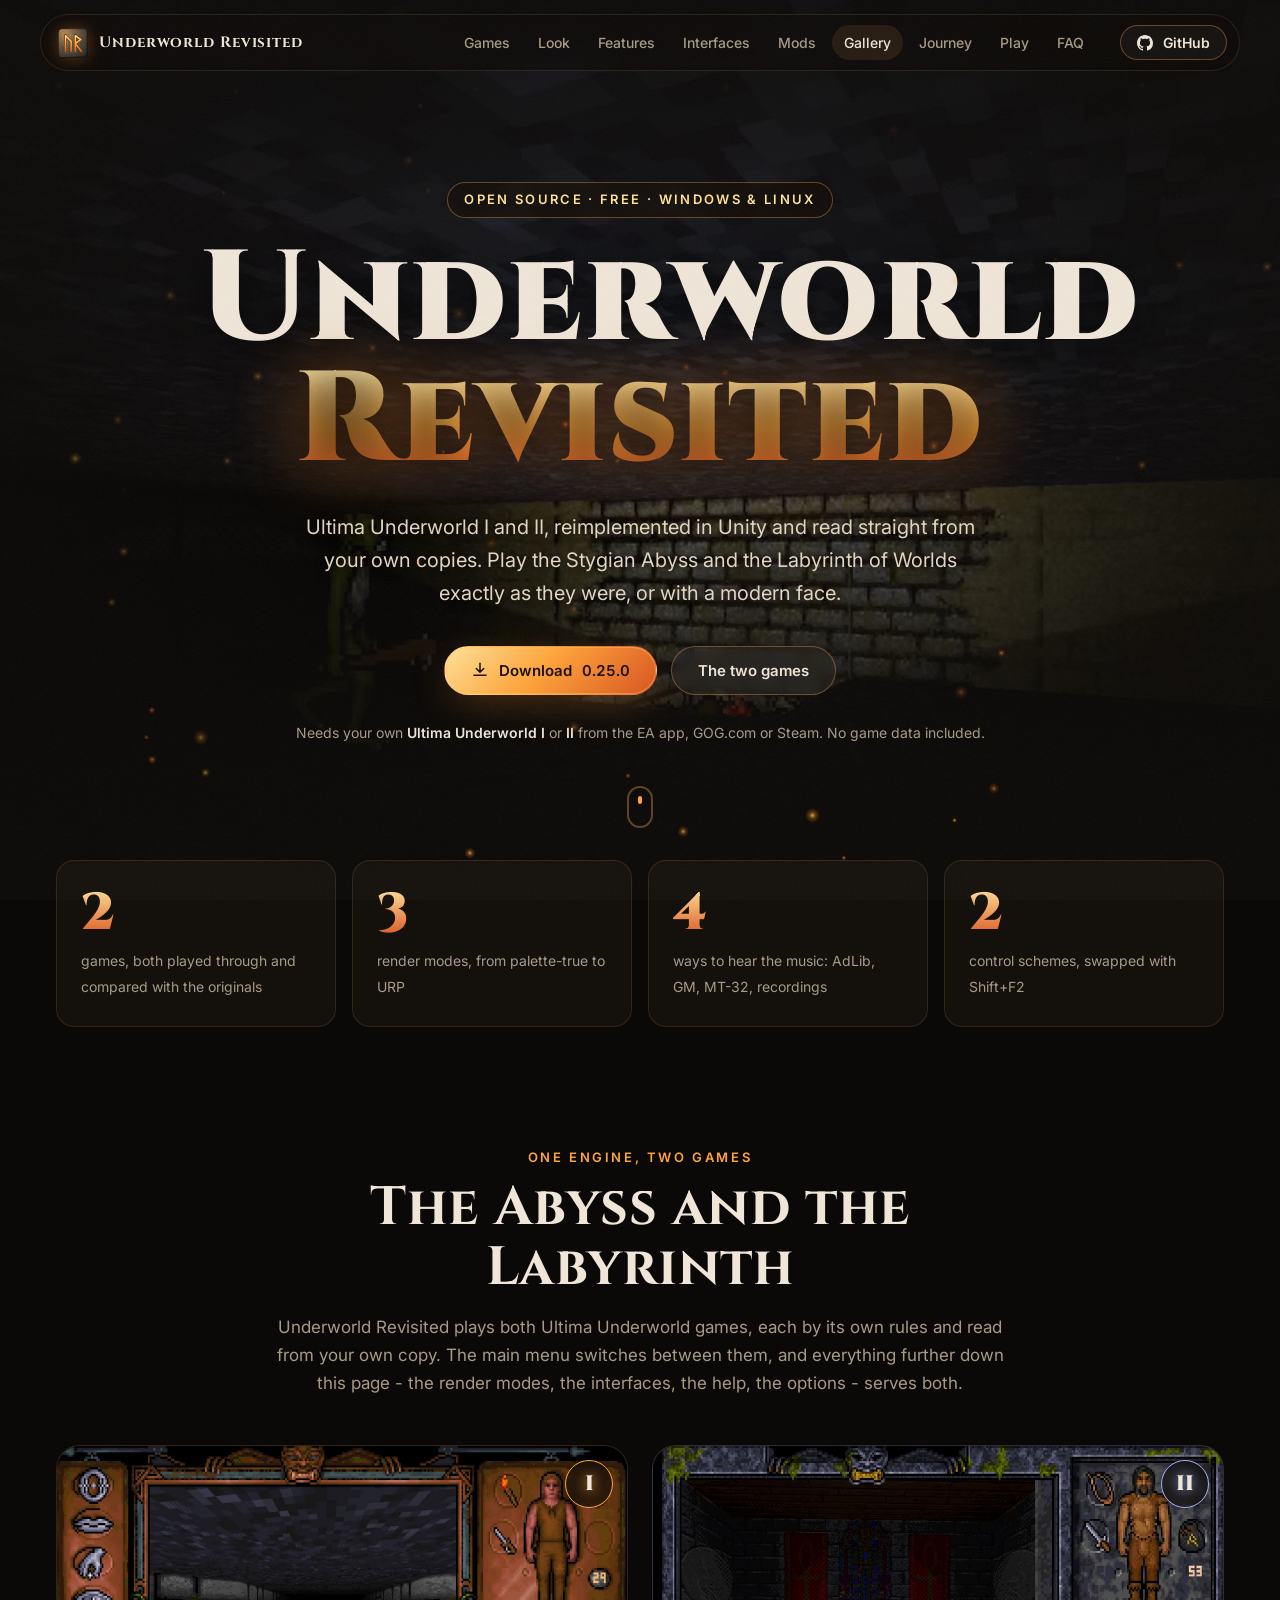
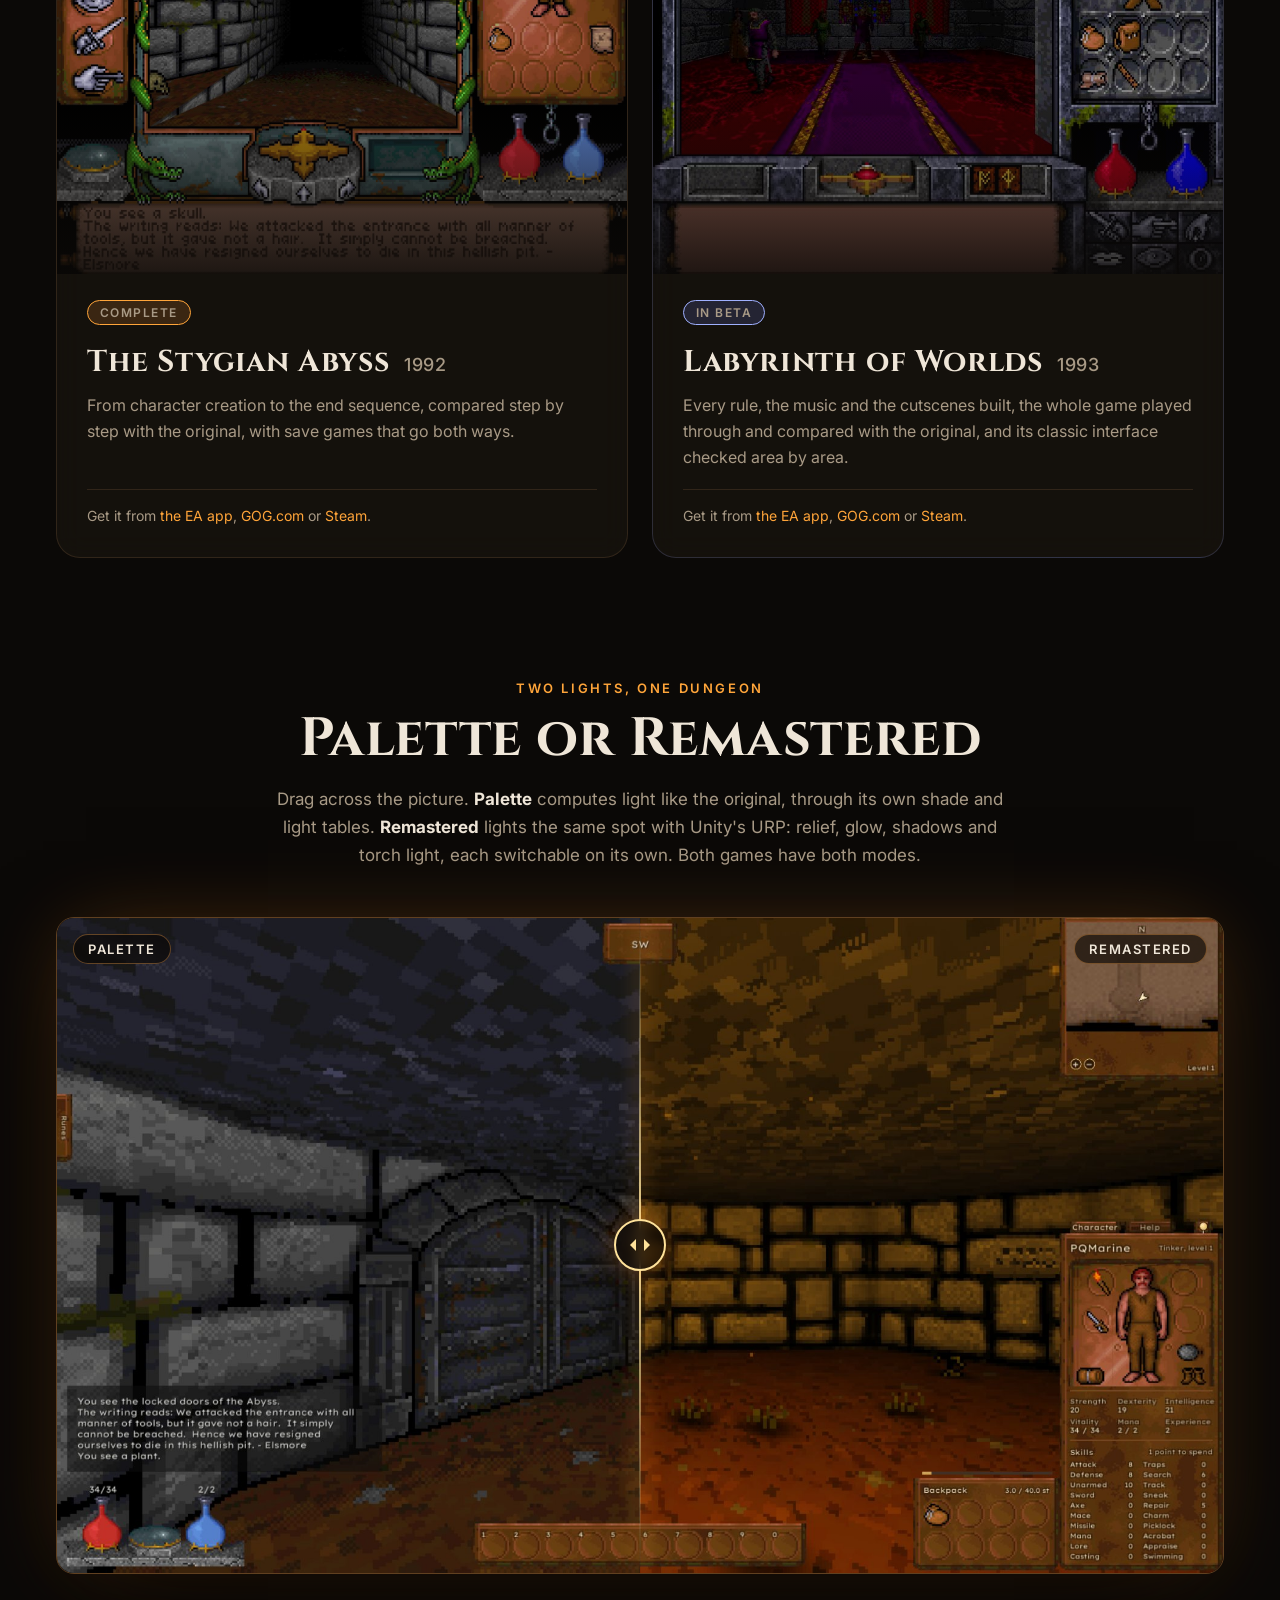
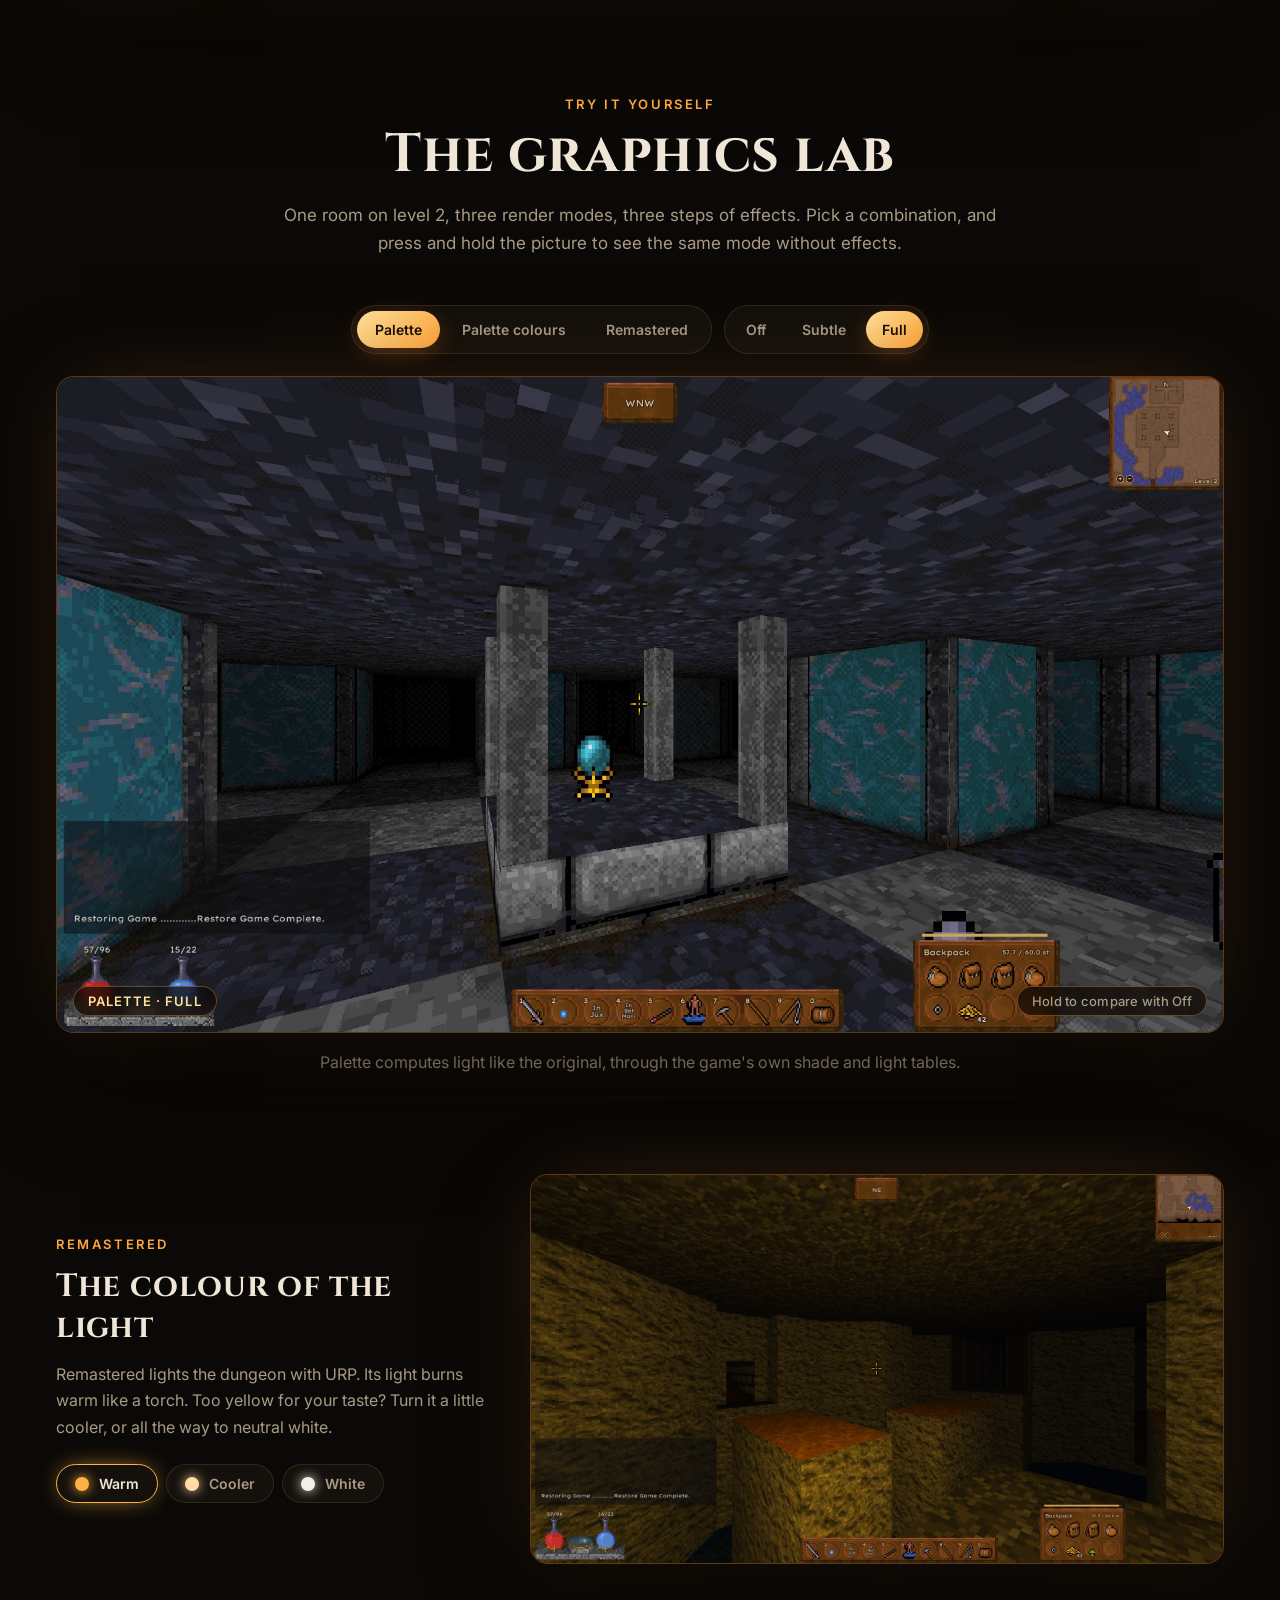
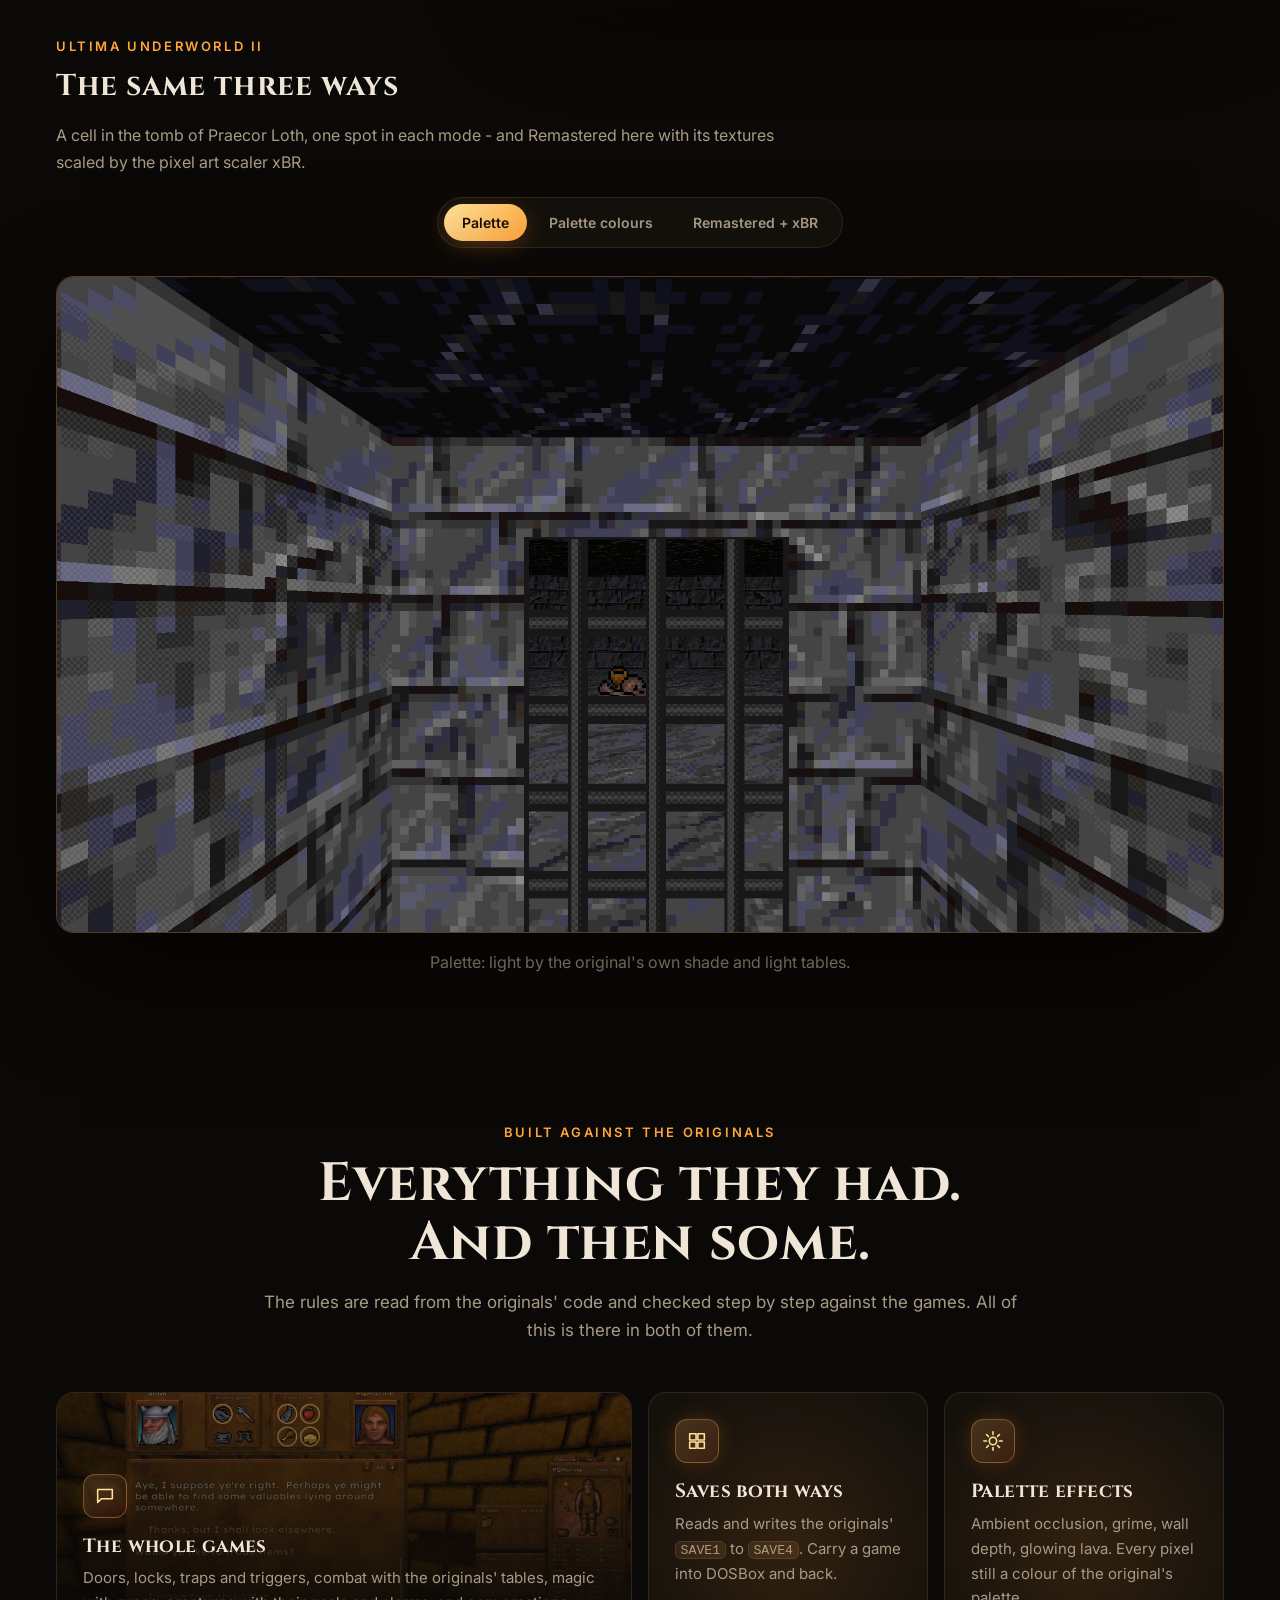
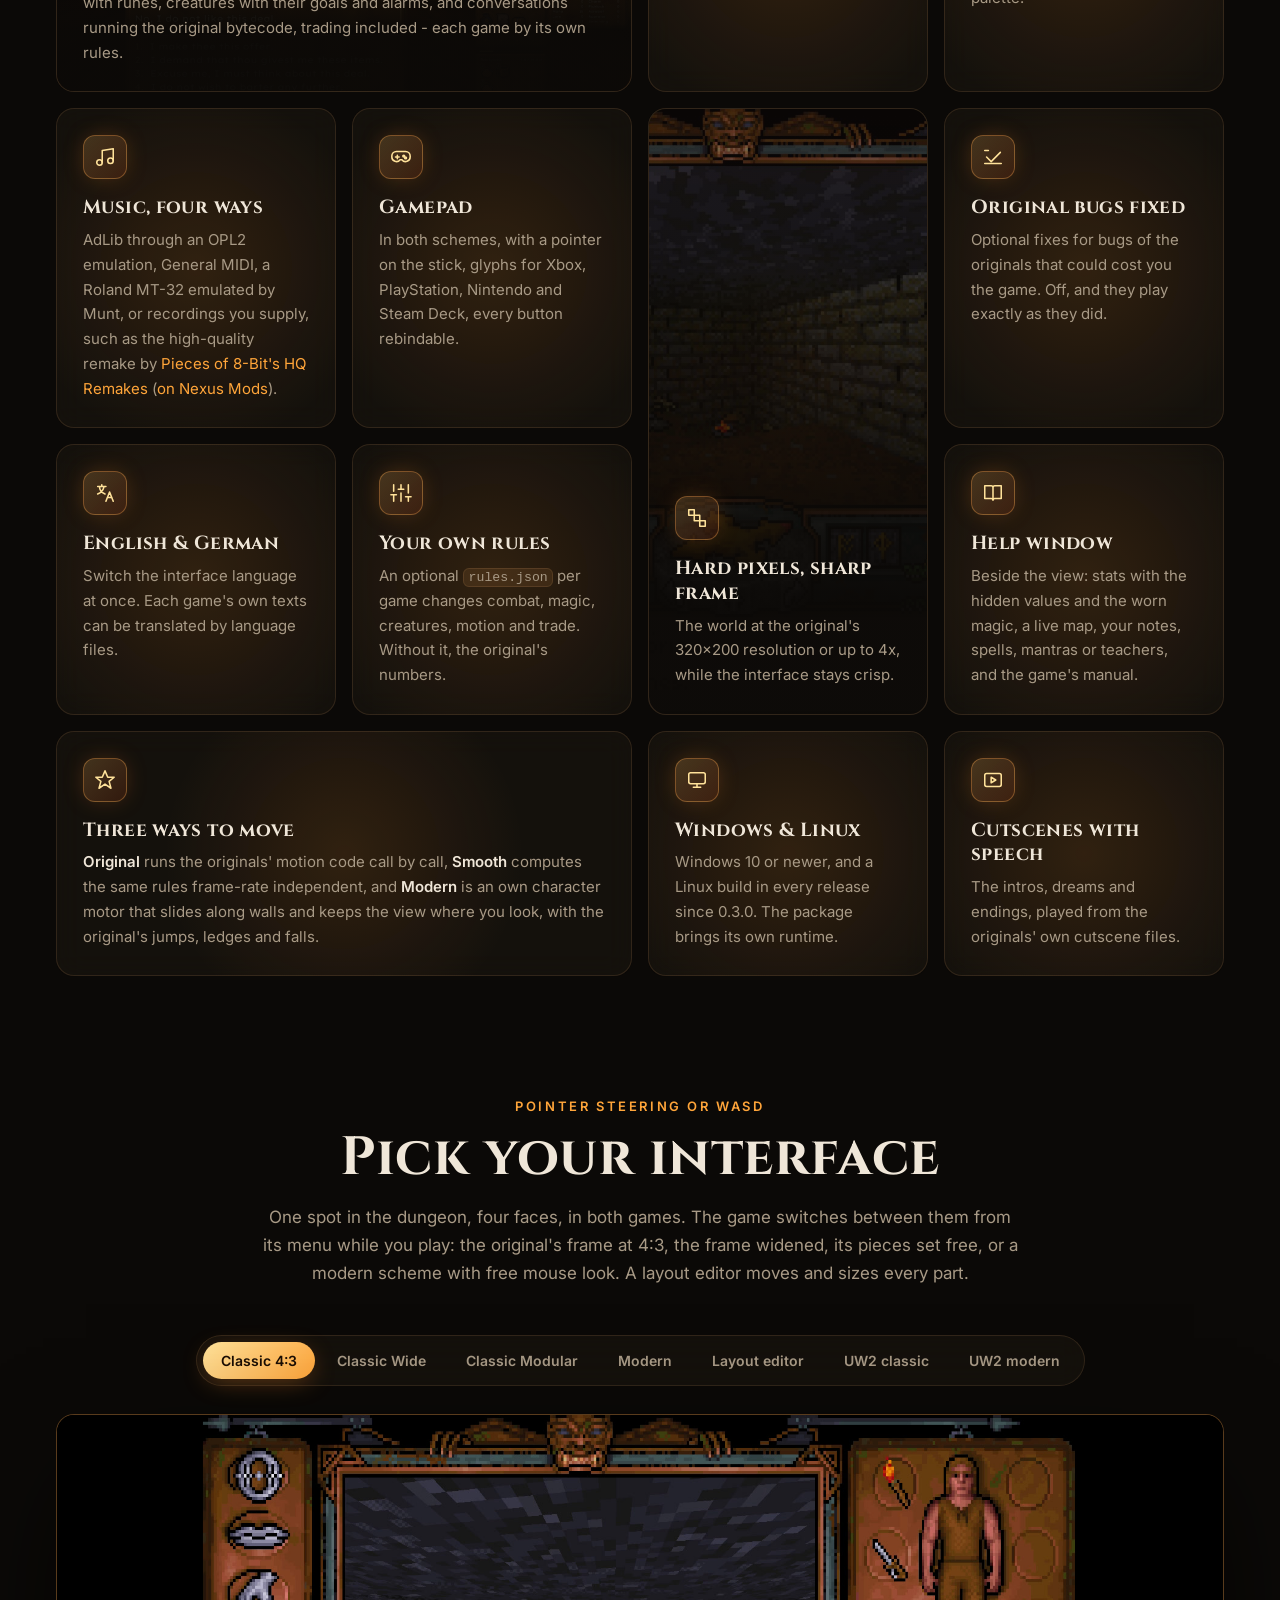
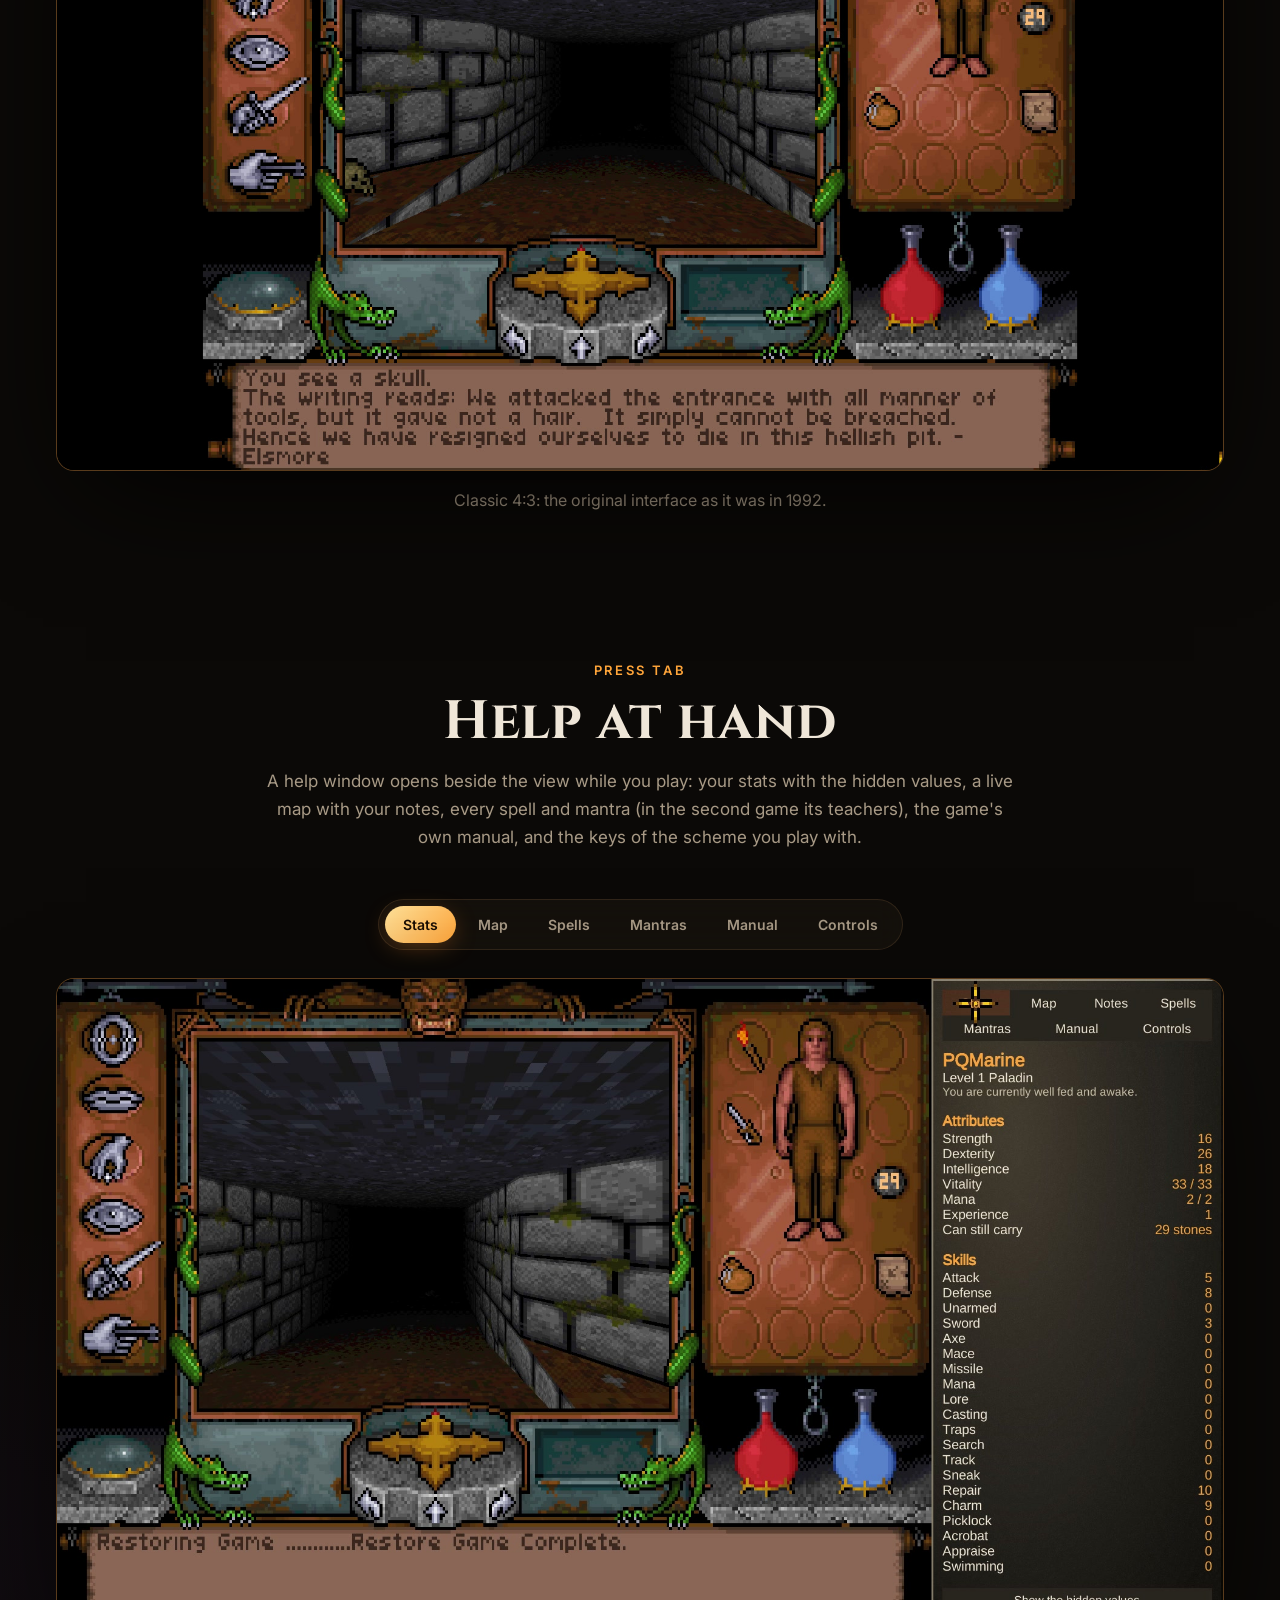
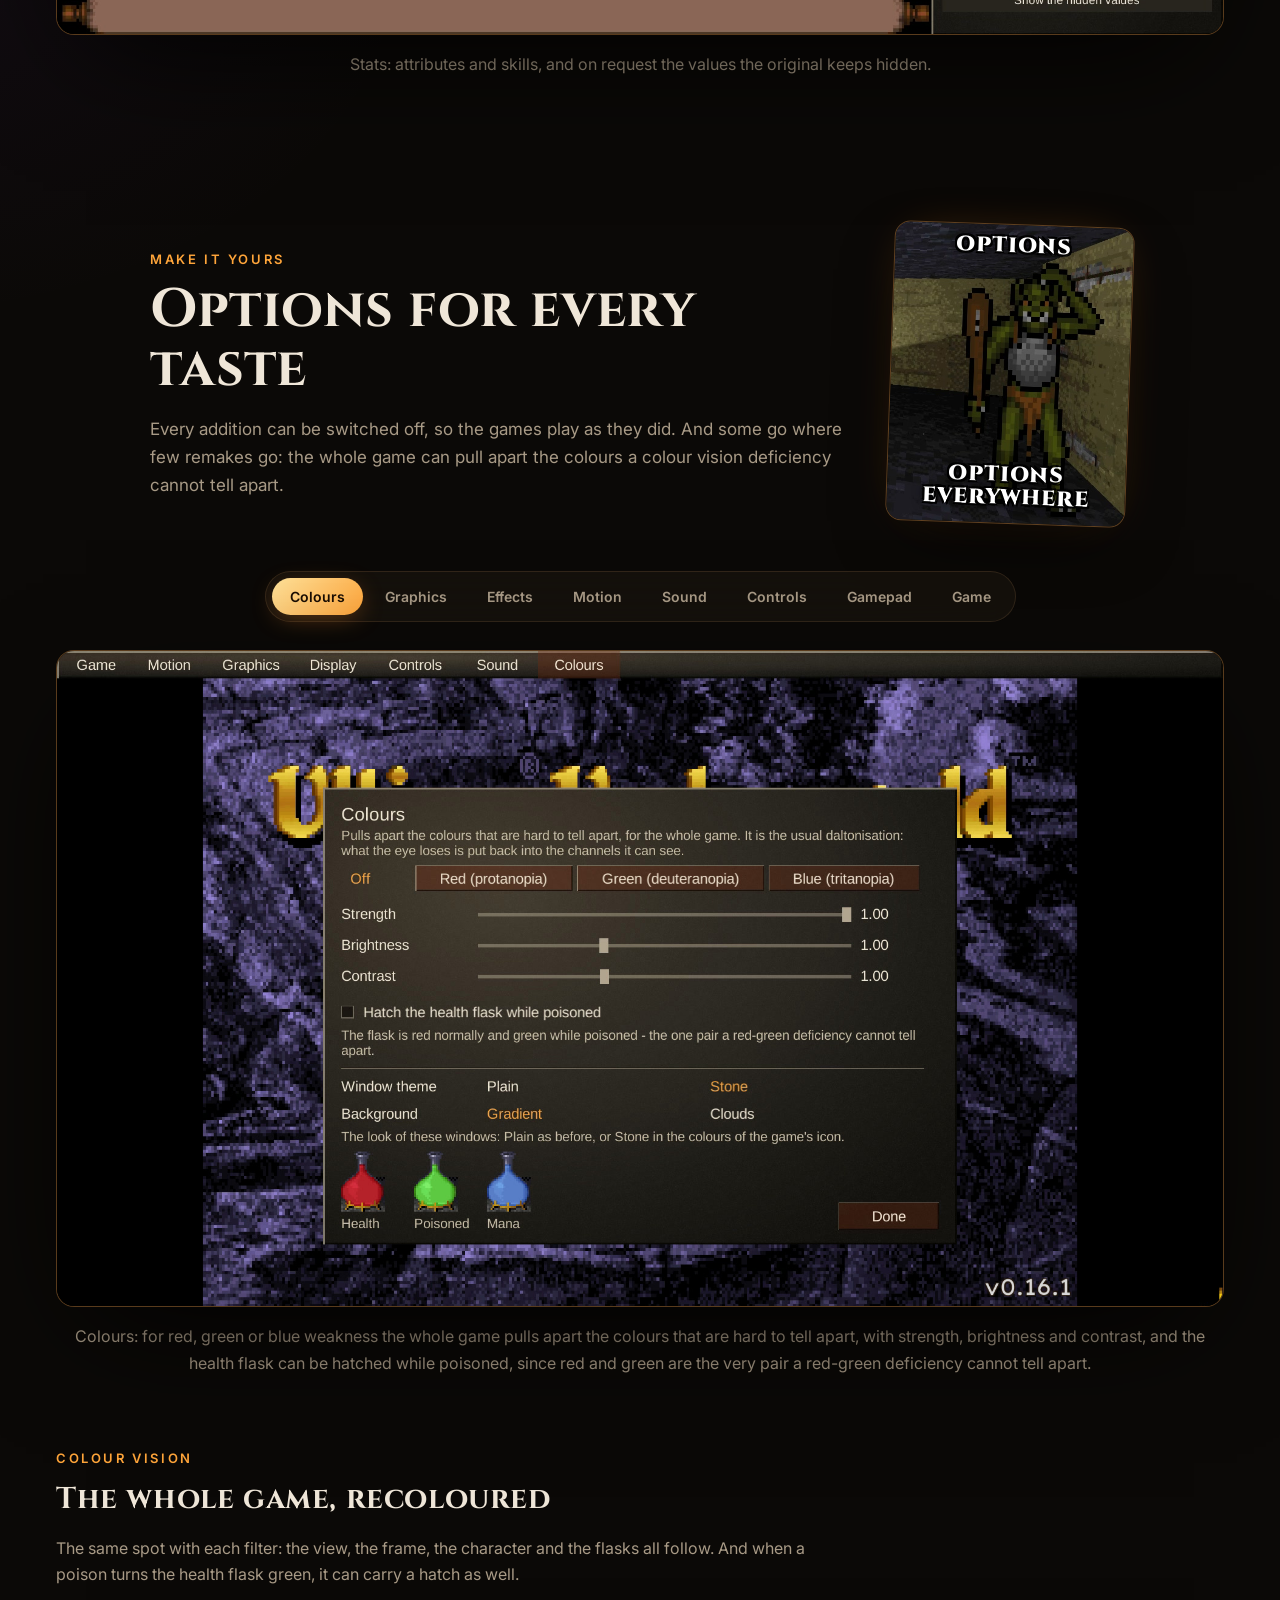
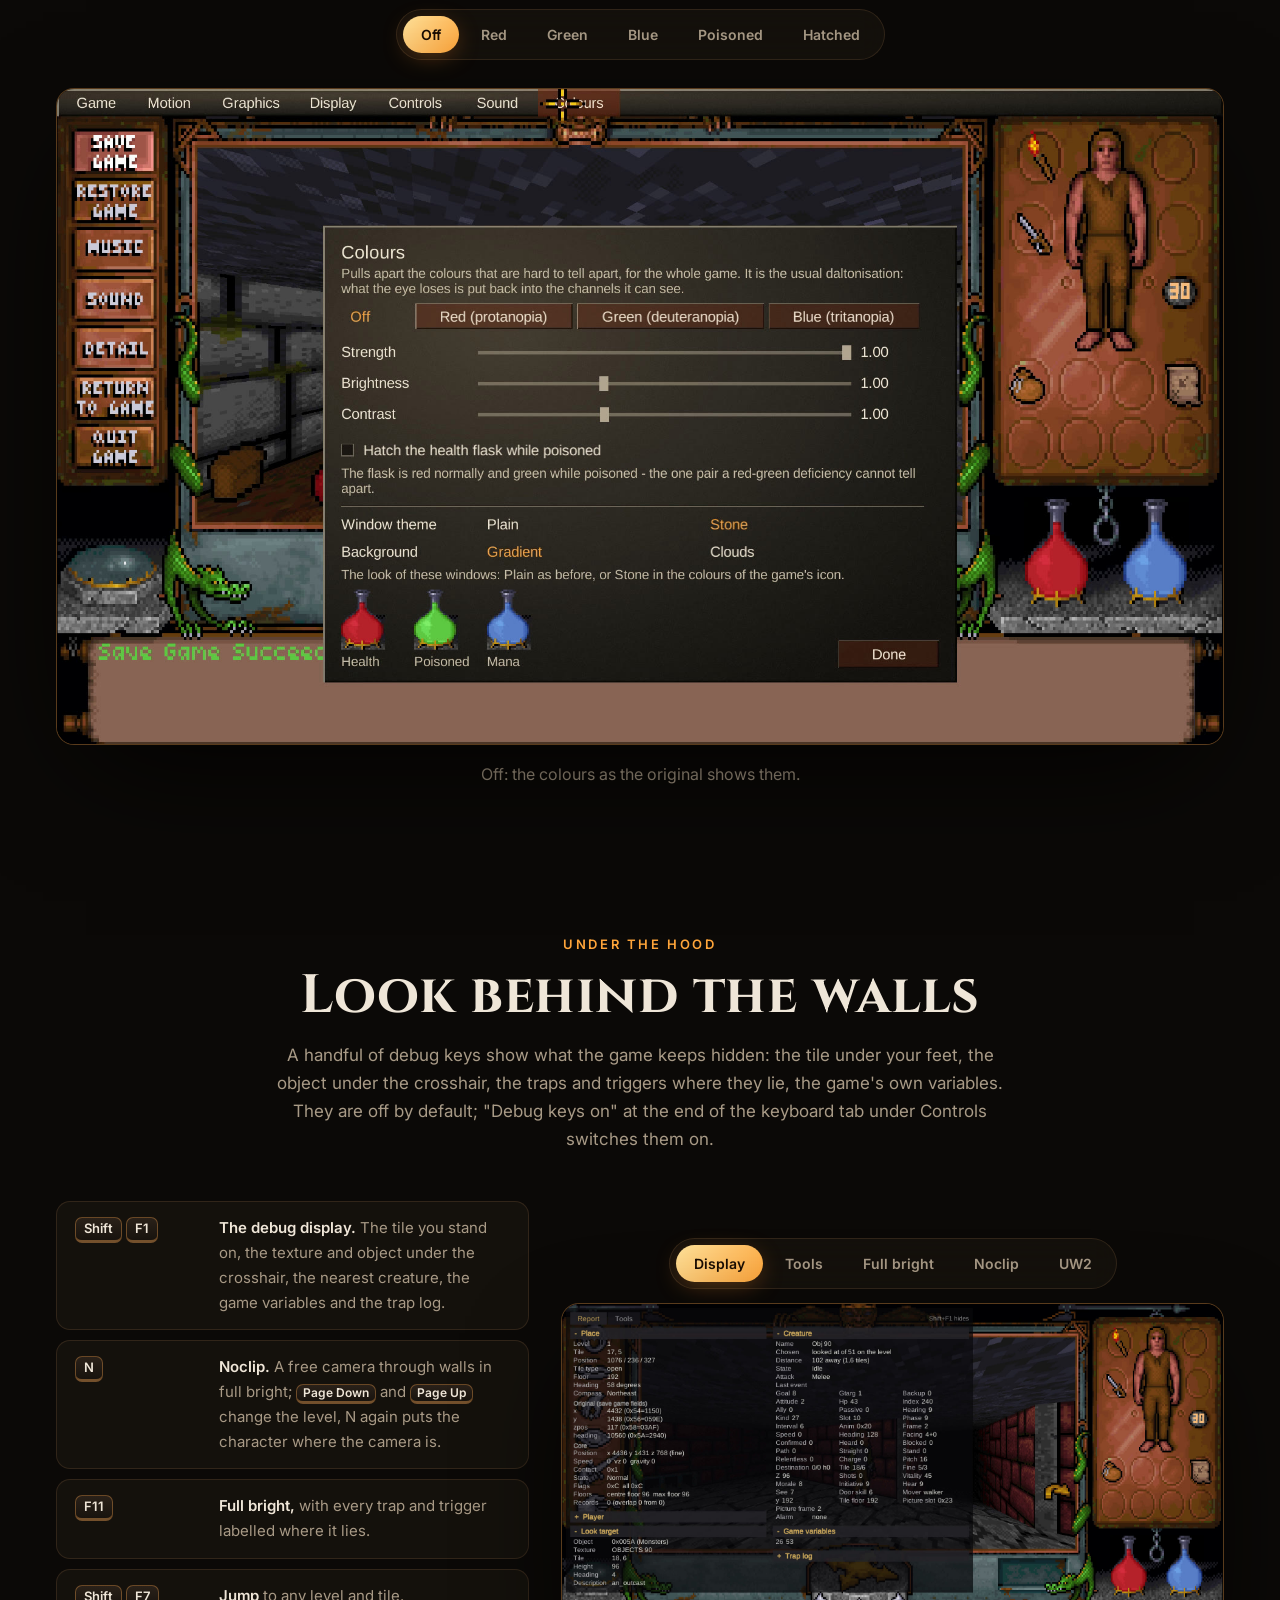
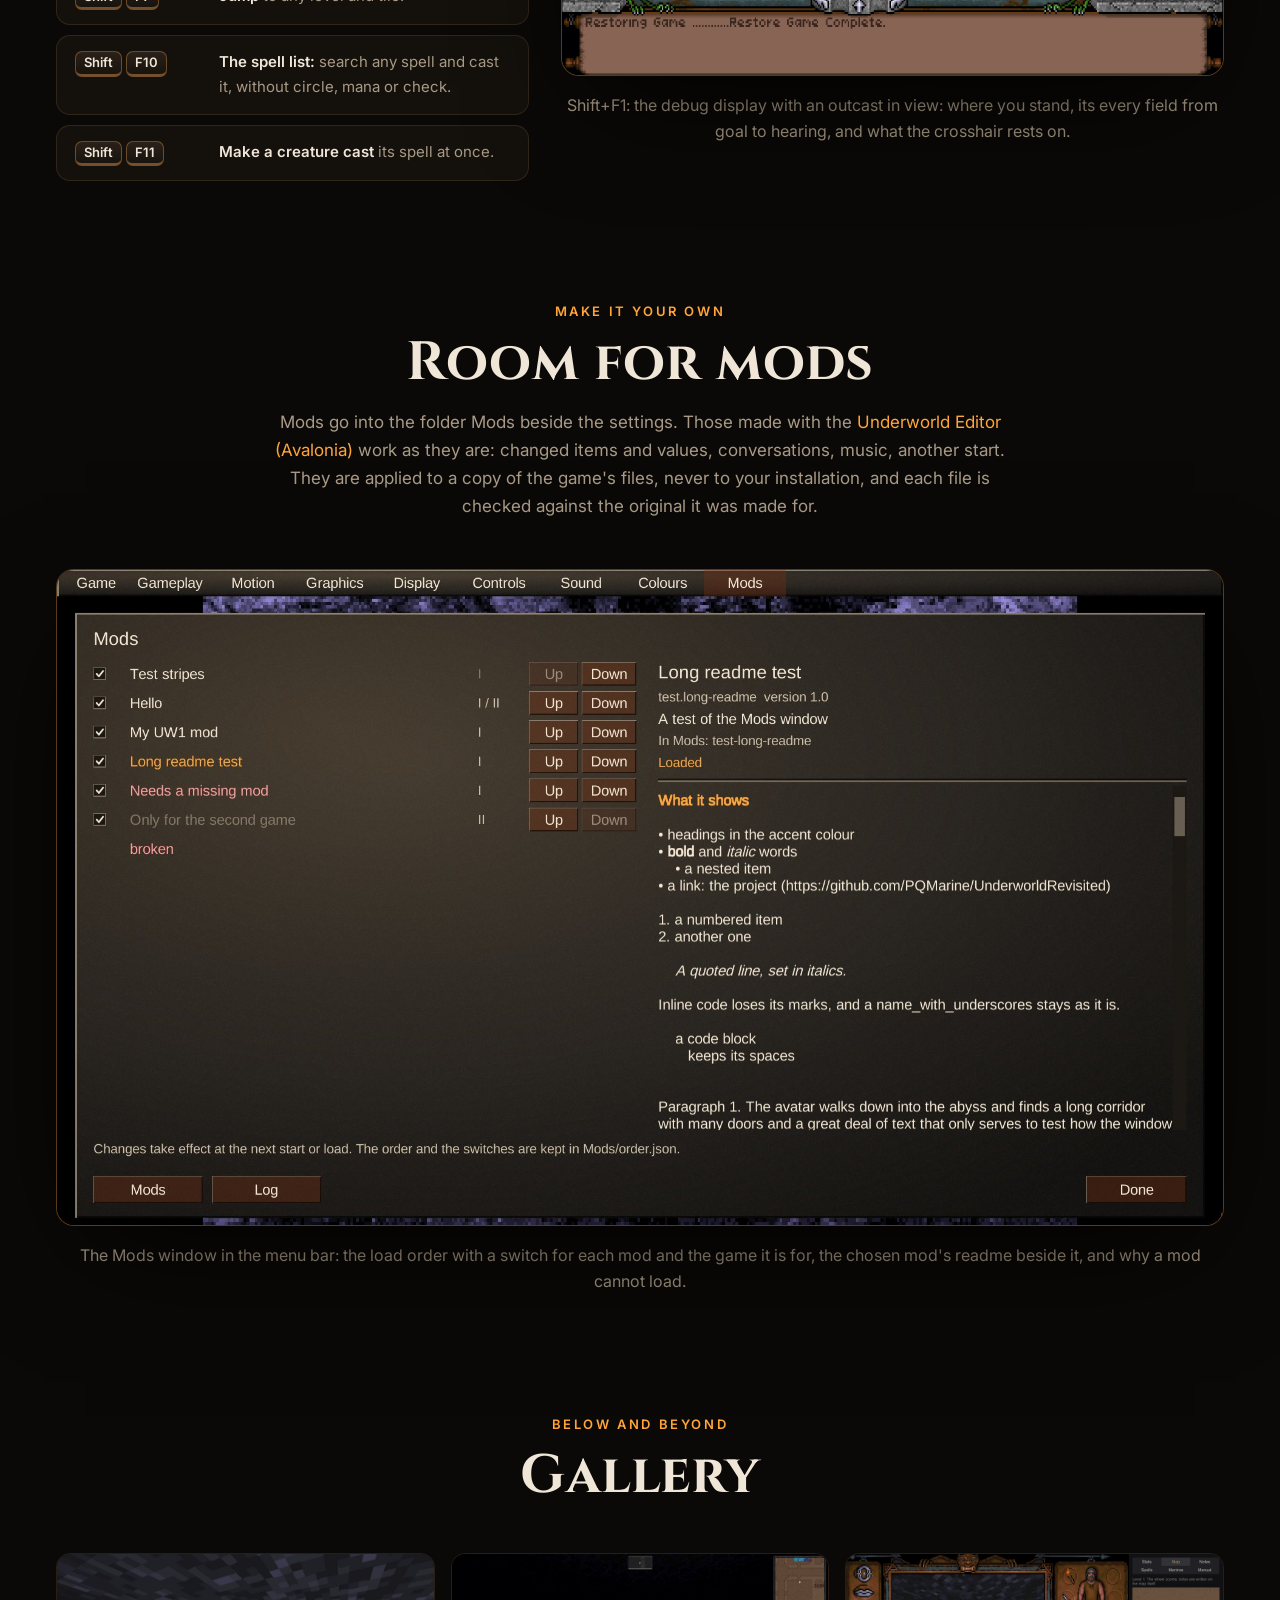
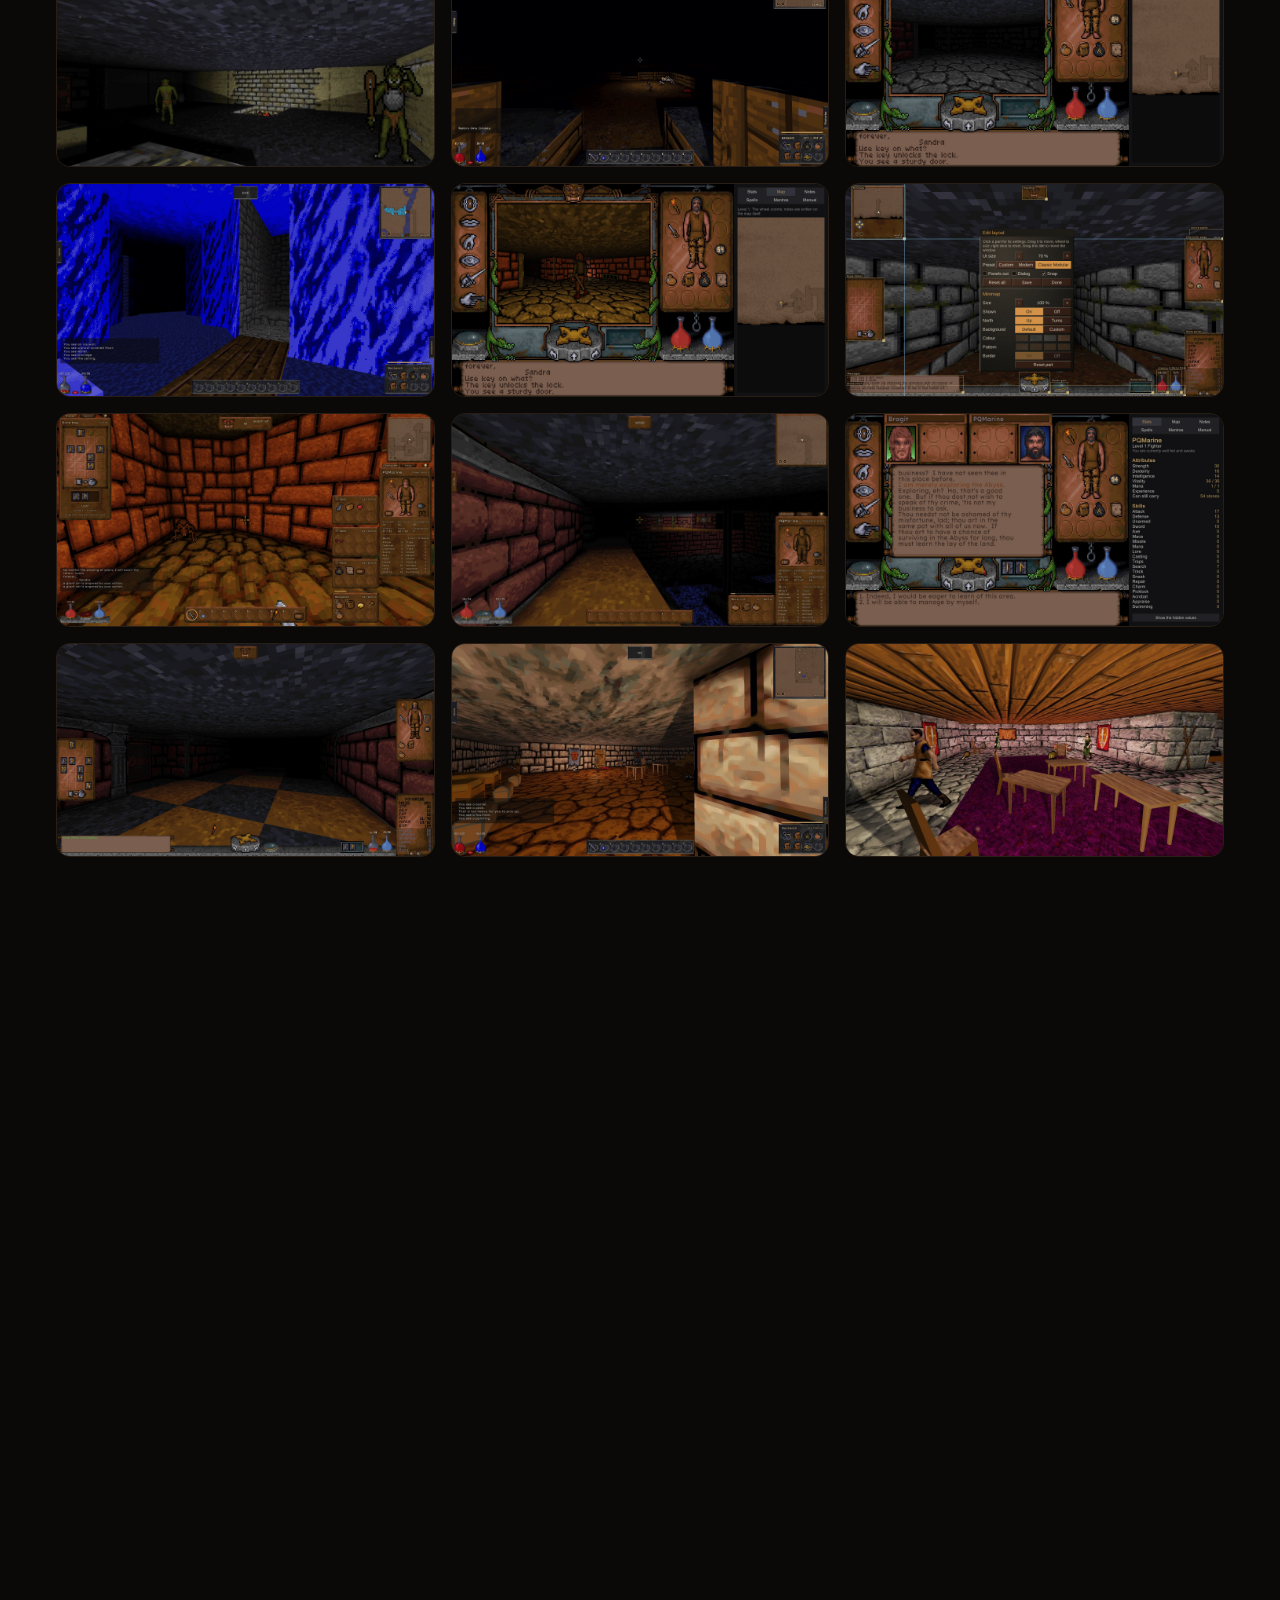
==== index.html @ 69a2ebe8 "Gallery: the Pits' caption without a guess" ====
<!doctype html>
<html lang="en">
<head>
  <meta charset="utf-8">
  <meta name="viewport" content="width=device-width, initial-scale=1">
  <title>Underworld Revisited - Ultima Underworld I and II reimplemented in Unity</title>
  <meta name="description" content="Underworld Revisited is a free, open-source reimplementation of Ultima Underworld I (1992) and II (1993) in Unity for Windows and Linux, read from your own copies of the games from the EA app, GOG or Steam. Play them as they were or with a modern interface. The first game is complete, the second in beta.">
  <link rel="canonical" href="https://pqmarine.github.io/">
  <meta property="og:type" content="website">
  <meta property="og:site_name" content="Underworld Revisited">
  <meta property="og:url" content="https://pqmarine.github.io/">
  <meta property="og:title" content="Underworld Revisited - Ultima Underworld I and II reimplemented in Unity">
  <meta property="og:description" content="Ultima Underworld I and II, reimplemented in Unity. Play them as they were, or with a modern face. Free and open source, for Windows and Linux.">
  <meta property="og:image" content="https://pqmarine.github.io/img/ur14.jpg">
  <meta property="og:image:width" content="1601">
  <meta property="og:image:height" content="901">
  <meta property="og:image:alt" content="A campfire lighting a dungeon room across the water in Underworld Revisited">
  <meta name="twitter:card" content="summary_large_image">
  <meta name="twitter:title" content="Underworld Revisited - Ultima Underworld I and II reimplemented in Unity">
  <meta name="twitter:description" content="Ultima Underworld I and II, reimplemented in Unity. Free and open source, for Windows and Linux.">
  <meta name="twitter:image" content="https://pqmarine.github.io/img/ur14.jpg">
  <script type="application/ld+json">
  {
    "@context": "https://schema.org",
    "@type": ["VideoGame", "SoftwareApplication"],
    "name": "Underworld Revisited",
    "alternateName": ["Ultima Underworld in Unity", "Ultima Underworld II in Unity"],
    "description": "A free, open-source reimplementation of Ultima Underworld: The Stygian Abyss (1992) and Ultima Underworld II: Labyrinth of Worlds (1993) in Unity, read from the player's own copies of the games. The first game is complete, the second in beta.",
    "url": "https://pqmarine.github.io/",
    "image": "https://pqmarine.github.io/img/ur14.jpg",
    "applicationCategory": "GameApplication",
    "genre": ["Role-playing game", "Dungeon crawler"],
    "gamePlatform": ["Windows", "Linux"],
    "operatingSystem": "Windows, Linux",
    "playMode": "SinglePlayer",
    "license": "https://opensource.org/licenses/MIT",
    "isAccessibleForFree": true,
    "offers": { "@type": "Offer", "price": "0", "priceCurrency": "USD" },
    "downloadUrl": "https://github.com/PQMarine/UnderworldRevisited/releases/latest",
    "codeRepository": "https://github.com/PQMarine/UnderworldRevisited",
    "softwareRequirements": "Ultima Underworld I or II from the EA app, GOG.com or Steam (game data not included)",
    "author": { "@type": "Person", "name": "PQMarine", "url": "https://github.com/PQMarine" },
    "sameAs": ["https://github.com/PQMarine/UnderworldRevisited"]
  }
  </script>
  <script type="application/ld+json">
  {
    "@context": "https://schema.org",
    "@type": "FAQPage",
    "mainEntity": [
      {
        "@type": "Question",
        "name": "Do I need the original game?",
        "acceptedAnswer": {
          "@type": "Answer",
          "text": "Yes. Underworld Revisited contains none of the games' data: it reads the graphics, sounds, texts and levels from your own copy, Ultima Underworld I or II from the EA app, GOG.com or Steam. Each game is sold on its own and is needed only to play it. Other releases are not supported."
        }
      },
      {
        "@type": "Question",
        "name": "Is it free?",
        "acceptedAnswer": {
          "@type": "Answer",
          "text": "Yes. It is free and open source under the MIT licence, and the code is on GitHub."
        }
      },
      {
        "@type": "Question",
        "name": "Do I need DOSBox?",
        "acceptedAnswer": {
          "@type": "Answer",
          "text": "No. It runs natively on Windows and Linux and reads the originals' files itself; the DOSBox that comes with the EA app, GOG or Steam versions is not needed."
        }
      },
      {
        "@type": "Question",
        "name": "Does it play like the original?",
        "acceptedAnswer": {
          "@type": "Answer",
          "text": "That is the aim. The rules are read from the originals' code and checked against the games, and save games go both ways. With the original scheme and the Palette mode they look and steer as they did, and every addition can be switched off. Where they still differ, the list of deviations says so."
        }
      },
      {
        "@type": "Question",
        "name": "Can I play with mouse look and a wide screen?",
        "acceptedAnswer": {
          "@type": "Answer",
          "text": "Yes. The modern scheme has mouse look, WASD, an action bar and bags, on any screen width. The classic interface can be widened too, and a slider sets the view angle. Shift+F2 or the switch in the menu bar changes the scheme at any time."
        }
      },
      {
        "@type": "Question",
        "name": "Does it run on Linux and the Steam Deck?",
        "acceptedAnswer": {
          "@type": "Answer",
          "text": "Every release has a Linux build, tested less than the Windows one. The Steam Deck's buttons have their own glyphs, but the game has not been tried on a Deck yet; reports are welcome."
        }
      },
      {
        "@type": "Question",
        "name": "Can I use mods?",
        "acceptedAnswer": {
          "@type": "Answer",
          "text": "Yes. Mods go into the folder Mods, and those made with the Underworld Editor (Avalonia) work as they are. The Mods window sets their order and switches them on and off."
        }
      },
      {
        "@type": "Question",
        "name": "How far is Ultima Underworld II?",
        "acceptedAnswer": {
          "@type": "Answer",
          "text": "It is in beta: every rule, the music and the cutscenes are built, the whole game has been played through and compared with the original, and its classic interface was checked against the original area by area. It has the first game's modern interface too. Reports of differences to the original are welcome."
        }
      }
    ]
  }
  </script>
  <meta name="theme-color" content="#0b0907">
  <link rel="icon" type="image/svg+xml" href="img/ur-icon.svg">
  <link rel="preconnect" href="https://fonts.googleapis.com">
  <link rel="preconnect" href="https://fonts.gstatic.com" crossorigin>
  <link href="https://fonts.googleapis.com/css2?family=Cinzel:wght@500;700;900&family=Inter:wght@400;500;600&display=swap" rel="stylesheet">
  <link rel="stylesheet" href="style.css?v=20261126c">
</head>
<body>

<canvas id="embers" aria-hidden="true"></canvas>

<header class="nav" id="nav">
  <a class="brand" href="#top"><img src="img/ur-icon.svg" alt="" width="32" height="32"><span>Underworld Revisited</span></a>
  <nav class="nav-links" id="navLinks">
    <a href="#games">Games</a>
    <a href="#compare">Look</a>
    <a href="#features">Features</a>
    <a href="#interfaces">Interfaces</a>
    <a href="#mods">Mods</a>
    <a href="#gallery">Gallery</a>
    <a href="#journey">Journey</a>
    <a href="#start">Play</a>
    <a href="#faq">FAQ</a>
  </nav>
  <a class="btn btn-ghost btn-sm nav-gh" href="https://github.com/PQMarine/UnderworldRevisited">
    <svg viewBox="0 0 16 16" width="16" height="16" aria-hidden="true"><path fill="currentColor" d="M8 0C3.58 0 0 3.58 0 8c0 3.54 2.29 6.53 5.47 7.59.4.07.55-.17.55-.38 0-.19-.01-.82-.01-1.49-2.01.37-2.53-.49-2.69-.94-.09-.23-.48-.94-.82-1.13-.28-.15-.68-.52-.01-.53.63-.01 1.08.58 1.23.82.72 1.21 1.87.87 2.33.66.07-.52.28-.87.51-1.07-1.78-.2-3.64-.89-3.64-3.95 0-.87.31-1.59.82-2.15-.08-.2-.36-1.02.08-2.12 0 0 .67-.21 2.2.82.64-.18 1.32-.27 2-.27.68 0 1.36.09 2 .27 1.53-1.04 2.2-.82 2.2-.82.44 1.1.16 1.92.08 2.12.51.56.82 1.27.82 2.15 0 3.07-1.87 3.75-3.65 3.95.29.25.54.73.54 1.48 0 1.07-.01 1.93-.01 2.2 0 .21.15.46.55.38A8.013 8.013 0 0016 8c0-4.42-3.58-8-8-8z"/></svg>
    GitHub
  </a>
  <button class="nav-toggle" id="navToggle" aria-label="Menu" aria-expanded="false"><span></span><span></span></button>
</header>

<main id="top">

  <!-- HERO -->
  <section class="hero">
    <div class="hero-bg" aria-hidden="true">
      <video id="heroVideo" src="video/hero.mp4" poster="video/hero.jpg" autoplay muted loop playsinline preload="auto"></video>
    </div>
    <div class="hero-vignette" aria-hidden="true"></div>
    <div class="hero-content">
      <p class="eyebrow reveal">Open source &middot; Free &middot; Windows &amp; Linux</p>
      <h1 class="hero-title reveal">
        <span class="line">Underworld</span>
        <span class="line ember-text">Revisited</span>
      </h1>
      <p class="hero-sub reveal">
        Ultima Underworld I and II, reimplemented in Unity and read straight from your own
        copies. Play the Stygian Abyss and the Labyrinth of Worlds exactly as they were, or with
        a modern face.
      </p>
      <div class="hero-cta reveal">
        <a class="btn btn-primary" href="https://github.com/PQMarine/UnderworldRevisited/releases/latest">
          <svg viewBox="0 0 24 24" width="18" height="18" aria-hidden="true"><path fill="none" stroke="currentColor" stroke-width="2" stroke-linecap="round" stroke-linejoin="round" d="M12 3v12m0 0l-5-5m5 5l5-5M4 19h16"/></svg>
          Download <span class="version" data-version>0.25.0</span>
        </a>
        <a class="btn btn-ghost" href="#games">The two games</a>
      </div>
      <p class="hero-note reveal">Needs your own <strong>Ultima Underworld I</strong> or <strong>II</strong> from the EA app, GOG.com or Steam. No game data included.</p>
    </div>
    <a class="scroll-cue" href="#stats" aria-label="Scroll down"><span></span></a>
  </section>

  <!-- STATS -->
  <section class="stats" id="stats">
    <div class="stat reveal"><b data-count="2">0</b><span>games, both played through and compared with the originals</span></div>
    <div class="stat reveal"><b data-count="3">0</b><span>render modes, from palette-true to URP</span></div>
    <div class="stat reveal"><b data-count="4">0</b><span>ways to hear the music: AdLib, GM, MT-32, recordings</span></div>
    <div class="stat reveal"><b data-count="2">0</b><span>control schemes, swapped with Shift+F2</span></div>
  </section>

  <!-- GAMES -->
  <section class="section" id="games">
    <div class="section-head reveal">
      <p class="kicker">One engine, two games</p>
      <h2>The Abyss and the Labyrinth</h2>
      <p>Underworld Revisited plays both Ultima Underworld games, each by its own rules and read
        from your own copy. The main menu switches between them, and everything further down this
        page - the render modes, the interfaces, the help, the options - serves both.</p>
    </div>
    <div class="games">
      <article class="game reveal">
        <div class="game-pic"><img src="img/uw1-classic.jpg" alt="The classic screen of Ultima Underworld I" loading="lazy"><span class="game-badge" aria-hidden="true">I</span></div>
        <div class="game-body">
          <p class="game-status">Complete</p>
          <h3>The Stygian Abyss <span>1992</span></h3>
          <p>From character creation to the end sequence, compared step by step with the original,
            with save games that go both ways.</p>
          <p class="game-stores">Get it from <a href="https://www.ea.com/games/ultima/ultima-underworld-the-stygian-abyss" target="_blank" rel="noopener">the EA app</a>, <a href="https://www.gog.com/en/game/ultima_underworld_1" target="_blank" rel="noopener">GOG.com</a> or <a href="https://store.steampowered.com/app/3067580/" target="_blank" rel="noopener">Steam</a>.</p>
        </div>
      </article>
      <article class="game game-beta reveal">
        <div class="game-pic"><video src="video/uw2-throne.mp4" poster="video/uw2-throne.jpg" muted loop playsinline preload="metadata" data-autoplay aria-label="Lord British's throne room in the classic screen of Ultima Underworld II"></video><span class="game-badge" aria-hidden="true">II</span></div>
        <div class="game-body">
          <p class="game-status">In beta</p>
          <h3>Labyrinth of Worlds <span>1993</span></h3>
          <p>Every rule, the music and the cutscenes built, the whole game played through and compared with
            the original, and its classic interface checked area by area.</p>
          <p class="game-stores">Get it from <a href="https://www.ea.com/games/ultima/ultima-underworld-2-labyrinth-of-worlds" target="_blank" rel="noopener">the EA app</a>, <a href="https://www.gog.com/en/game/ultima_underworld_2" target="_blank" rel="noopener">GOG.com</a> or <a href="https://store.steampowered.com/app/3067590/" target="_blank" rel="noopener">Steam</a>.</p>
        </div>
      </article>
    </div>
  </section>

  <!-- COMPARE -->
  <section class="section" id="compare">
    <div class="section-head reveal">
      <p class="kicker">Two lights, one dungeon</p>
      <h2>Palette or Remastered</h2>
      <p>Drag across the picture. <b>Palette</b> computes light like the original, through its own
        shade and light tables. <b>Remastered</b> lights the same spot with Unity's URP: relief,
        glow, shadows and torch light, each switchable on its own. Both games have both modes.</p>
    </div>
    <div class="compare reveal" id="compareBox" style="--pos:50%">
      <img src="img/ur13.jpg" alt="Remastered mode at the doors of the Abyss" class="compare-img">
      <div class="compare-top"><img src="img/ur12.jpg" alt="Palette mode at the doors of the Abyss" class="compare-img"></div>
      <span class="compare-label left">Palette</span>
      <span class="compare-label right">Remastered</span>
      <div class="compare-handle" aria-hidden="true"><span></span></div>
      <input type="range" min="0" max="100" value="50" aria-label="Compare Palette and Remastered" id="compareRange">
    </div>
  </section>

  <!-- GRAPHICS LAB -->
  <section class="section" id="lab">
    <div class="section-head reveal">
      <p class="kicker">Try it yourself</p>
      <h2>The graphics lab</h2>
      <p>One room on level 2, three render modes, three steps of effects. Pick a combination,
        and press and hold the picture to see the same mode without effects.</p>
    </div>
    <div class="lab reveal">
      <div class="lab-controls">
        <div class="seg" role="radiogroup" aria-label="Render mode" data-group="mode">
          <button role="radio" aria-checked="true" data-value="palette">Palette</button>
          <button role="radio" aria-checked="false" data-value="colours">Palette colours</button>
          <button role="radio" aria-checked="false" data-value="remastered">Remastered</button>
        </div>
        <div class="seg seg-small" role="radiogroup" aria-label="Effects" data-group="fx">
          <button role="radio" aria-checked="false" data-value="off">Off</button>
          <button role="radio" aria-checked="false" data-value="subtle">Subtle</button>
          <button role="radio" aria-checked="true" data-value="full">Full</button>
        </div>
      </div>
      <div class="lab-stage" id="labStage" aria-live="polite">
        <img src="img/lab-palette-full.jpg" alt="Palette mode, effects Full" class="on">
        <span class="lab-badge" id="labBadge">Palette &middot; Full</span>
        <span class="lab-hint">Hold to compare with Off</span>
      </div>
      <p class="lab-text" id="labText"></p>
    </div>

    <div class="light reveal">
      <div class="light-copy">
        <p class="kicker">Remastered</p>
        <h3>The colour of the light</h3>
        <p>Remastered lights the dungeon with URP. Its light burns warm like a torch. Too yellow
          for your taste? Turn it a little cooler, or all the way to neutral white.</p>
        <div class="swatches" role="radiogroup" aria-label="Light colour">
          <button role="radio" aria-checked="true" data-img="img/light-warm.jpg" style="--sw:#ffb347"><i></i>Warm</button>
          <button role="radio" aria-checked="false" data-img="img/light-cooler.jpg" style="--sw:#ffdba8"><i></i>Cooler</button>
          <button role="radio" aria-checked="false" data-img="img/light-white.jpg" style="--sw:#f4f1ec"><i></i>White</button>
        </div>
      </div>
      <div class="light-stage" id="lightStage">
        <img src="img/light-warm.jpg" alt="Remastered, warm light" class="on">
      </div>
    </div>

    <div class="sub-head reveal">
      <p class="kicker">Ultima Underworld II</p>
      <h3>The same three ways</h3>
      <p>A cell in the tomb of Praecor Loth, one spot in each mode - and Remastered here with its textures scaled
        by the pixel art scaler xBR.</p>
    </div>
    <div class="tabs reveal" role="tablist" id="uw2LookTabs">
      <button role="tab" aria-selected="true" data-img="img/uw2-look-palette.jpg" data-cap="Palette: light by the original's own shade and light tables.">Palette</button>
      <button role="tab" aria-selected="false" data-img="img/uw2-look-colours.jpg" data-cap="Palette colours: real light and shadows, the bars' shadows on the floor among them, drawn only in the original's colours and dither.">Palette colours</button>
      <button role="tab" aria-selected="false" data-img="img/uw2-look-remastered.jpg" data-cap="Remastered with xBR: URP's light and relief, the textures given a painted look.">Remastered + xBR</button>
      <span class="tab-glider" aria-hidden="true"></span>
    </div>
    <figure class="iface reveal">
      <div class="iface-frame" id="uw2LookFrame"></div>
      <figcaption id="uw2LookCap">Palette: light by the original's own shade and light tables.</figcaption>
    </figure>
  </section>

  <!-- FEATURES -->
  <section class="section" id="features">
    <div class="section-head reveal">
      <p class="kicker">Built against the originals</p>
      <h2>Everything they had. And then some.</h2>
      <p>The rules are read from the originals' code and checked step by step against the games.
        All of this is there in both of them.</p>
    </div>

    <div class="bento">
      <article class="card card-wide card-img reveal" data-tilt>
        <img src="img/ur09.jpg" alt="" loading="lazy">
        <div class="card-body">
          <div class="icon"><svg viewBox="0 0 24 24"><path d="M4 5h16v10H8l-4 4z"/></svg></div>
          <h3>The whole games</h3>
          <p>Doors, locks, traps and triggers, combat with the originals' tables, magic with runes,
            creatures with their goals and alarms, and conversations running the original bytecode,
            trading included - each game by its own rules.</p>
        </div>
      </article>

      <article class="card reveal" data-tilt>
        <div class="icon"><svg viewBox="0 0 24 24"><path d="M4 4h7v7H4zM13 4h7v7h-7zM4 13h7v7H4zM13 13h7v7h-7z"/></svg></div>
        <h3>Saves both ways</h3>
        <p>Reads and writes the originals' <code>SAVE1</code> to <code>SAVE4</code>. Carry a game
          into DOSBox and back.</p>
      </article>

      <article class="card reveal" data-tilt>
        <div class="icon"><svg viewBox="0 0 24 24"><circle cx="12" cy="12" r="4"/><path d="M12 2v3M12 19v3M2 12h3M19 12h3M4.9 4.9l2.1 2.1M17 17l2.1 2.1M4.9 19.1L7 17M17 7l2.1-2.1"/></svg></div>
        <h3>Palette effects</h3>
        <p>Ambient occlusion, grime, wall depth, glowing lava. Every pixel still a colour of the
          original's palette.</p>
      </article>

      <article class="card reveal" data-tilt>
        <div class="icon"><svg viewBox="0 0 24 24"><path d="M9 18V5l12-2v13"/><circle cx="6" cy="18" r="3"/><circle cx="18" cy="16" r="3"/></svg></div>
        <h3>Music, four ways</h3>
        <p>AdLib through an OPL2 emulation, General MIDI, a Roland MT-32 emulated by Munt, or
          recordings you supply, such as the high-quality remake by
          <a href="https://www.youtube.com/@HQRemakes">Pieces of 8-Bit's HQ Remakes</a>
          (<a href="https://www.nexusmods.com/ultimaunderworldunity/mods/1">on Nexus Mods</a>).</p>
      </article>

      <article class="card reveal" data-tilt>
        <div class="icon"><svg viewBox="0 0 24 24"><path d="M6 12h4M8 10v4"/><circle cx="15" cy="11" r="1"/><circle cx="17" cy="13" r="1"/><path d="M7 6h10a5 5 0 015 5v1a5 5 0 01-9 3h-2a5 5 0 01-9-3v-1a5 5 0 015-5z"/></svg></div>
        <h3>Gamepad</h3>
        <p>In both schemes, with a pointer on the stick, glyphs for Xbox, PlayStation, Nintendo and
          Steam Deck, every button rebindable.</p>
      </article>

      <article class="card card-tall card-img reveal" data-tilt>
        <img src="img/ur11.jpg" alt="" loading="lazy">
        <div class="card-body">
          <div class="icon"><svg viewBox="0 0 24 24"><path d="M3 3h6v6H3zM9 9h6v6H9zM15 15h6v6h-6z"/></svg></div>
          <h3>Hard pixels, sharp frame</h3>
          <p>The world at the original's 320x200 resolution or up to 4x, while the interface
            stays crisp.</p>
        </div>
      </article>

      <article class="card reveal" data-tilt>
        <div class="icon"><svg viewBox="0 0 24 24"><path d="M5 12l5 5L20 7"/><path d="M3 5h4M3 19h18"/></svg></div>
        <h3>Original bugs fixed</h3>
        <p>Optional fixes for bugs of the originals that could cost you the game. Off, and they
          play exactly as they did.</p>
      </article>

      <article class="card reveal" data-tilt>
        <div class="icon"><svg viewBox="0 0 24 24"><path d="M4 5h9M8.5 3v2M6 5c0 4 3 7 6 8M11 5c-1 4-4 7-7 8"/><path d="M13 21l4-10 4 10M14.5 17h5"/></svg></div>
        <h3>English &amp; German</h3>
        <p>Switch the interface language at once. Each game's own texts can be translated by
          language files.</p>
      </article>

      <article class="card reveal" data-tilt>
        <div class="icon"><svg viewBox="0 0 24 24"><path d="M4 21v-7M4 10V3M12 21v-9M12 8V3M20 21v-5M20 12V3M1 14h6M9 8h6M17 16h6"/></svg></div>
        <h3>Your own rules</h3>
        <p>An optional <code>rules.json</code> per game changes combat, magic, creatures, motion and
          trade. Without it, the original's numbers.</p>
      </article>

      <article class="card reveal" data-tilt>
        <div class="icon"><svg viewBox="0 0 24 24"><path d="M3 4h7a2 2 0 012 2v14a2 2 0 00-2-2H3zM21 4h-7a2 2 0 00-2 2v14a2 2 0 012-2h7z"/></svg></div>
        <h3>Help window</h3>
        <p>Beside the view: stats with the hidden values and the worn magic, a live map, your notes,
          spells, mantras or teachers, and the game's manual.</p>
      </article>

      <article class="card card-wide reveal" data-tilt>
        <div class="icon"><svg viewBox="0 0 24 24"><path d="M12 2l3 7h7l-5.5 4.5L18.5 21 12 16.5 5.5 21l2-7.5L2 9h7z"/></svg></div>
        <h3>Three ways to move</h3>
        <p><b>Original</b> runs the originals' motion code call by call, <b>Smooth</b> computes the
          same rules frame-rate independent, and <b>Modern</b> is an own character motor that slides
          along walls and keeps the view where you look, with the original's jumps, ledges and falls.</p>
      </article>

      <article class="card reveal" data-tilt>
        <div class="icon"><svg viewBox="0 0 24 24"><rect x="3" y="4" width="18" height="12" rx="2"/><path d="M8 20h8M12 16v4"/></svg></div>
        <h3>Windows &amp; Linux</h3>
        <p>Windows 10 or newer, and a Linux build in every release since 0.3.0. The package brings
          its own runtime.</p>
      </article>

      <article class="card reveal" data-tilt>
        <div class="icon"><svg viewBox="0 0 24 24"><rect x="3" y="5" width="18" height="14" rx="2"/><path d="M10 9l5 3-5 3z"/></svg></div>
        <h3>Cutscenes with speech</h3>
        <p>The intros, dreams and endings, played from the originals' own cutscene files.</p>
      </article>
    </div>
  </section>

  <!-- INTERFACES -->
  <section class="section" id="interfaces">
    <div class="section-head reveal">
      <p class="kicker">Pointer steering or WASD</p>
      <h2>Pick your interface</h2>
      <p>One spot in the dungeon, four faces, in both games. The game switches between them from
        its menu while you play: the original's frame at 4:3, the frame widened, its pieces set free,
        or a modern scheme with free mouse look. A layout editor moves and sizes every part.</p>
    </div>
    <div class="tabs reveal" role="tablist" id="ifaceTabs">
      <button role="tab" aria-selected="true" data-img="img/iface-classic43.jpg" data-cap="Classic 4:3: the original interface as it was in 1992.">Classic 4:3</button>
      <button role="tab" aria-selected="false" data-img="img/iface-wide.jpg" data-cap="Classic Wide: the original's frame widened to 16:9, the stone grown anew instead of stretched.">Classic Wide</button>
      <button role="tab" aria-selected="false" data-img="img/iface-modular.jpg" data-cap="Classic Modular: the original's pieces as parts of their own over the whole view.">Classic Modular</button>
      <button role="tab" aria-selected="false" data-img="img/iface-modern.jpg" data-cap="Modern: the rune panel, a minimap, the bags and the action bar, with free mouse look.">Modern</button>
      <button role="tab" aria-selected="false" data-img="img/editor-modern.jpg" data-cap="The layout editor: every part framed and named, to be moved and sized; here the minimap's own settings.">Layout editor</button>
      <button role="tab" aria-selected="false" data-img="img/iface-uw2-classic.jpg" data-cap="Ultima Underworld II in its own classic screen, as in 1993: Lord British's throne room.">UW2 classic</button>
      <button role="tab" aria-selected="false" data-img="img/uw2-modern.jpg" data-cap="Ultima Underworld II in the modern scheme, the first game's panels drawn from the second game's art.">UW2 modern</button>
      <span class="tab-glider" aria-hidden="true"></span>
    </div>
    <figure class="iface reveal">
      <div class="iface-frame" id="ifaceFrame"></div>
      <figcaption id="ifaceCap">Classic 4:3: the original interface as it was in 1992.</figcaption>
    </figure>
  </section>

  <!-- HELP WINDOW -->
  <section class="section" id="help">
    <div class="section-head reveal">
      <p class="kicker">Press Tab</p>
      <h2>Help at hand</h2>
      <p>A help window opens beside the view while you play: your stats with the hidden values,
        a live map with your notes, every spell and mantra (in the second game its teachers), the
        game's own manual, and the keys of the scheme you play with.</p>
    </div>
    <div class="tabs reveal" role="tablist" id="helpTabs">
      <button role="tab" aria-selected="true" data-img="img/help-stats.jpg" data-cap="Stats: attributes and skills, and on request the values the original keeps hidden.">Stats</button>
      <button role="tab" aria-selected="false" data-img="img/help-map.jpg" data-cap="Map: a live map of the level you are on; the wheel zooms, and notes are written on the map itself.">Map</button>
      <button role="tab" aria-selected="false" data-img="img/help-spells.jpg" data-cap="Spells: every rune spell by circle, with its runes and what it does.">Spells</button>
      <button role="tab" aria-selected="false" data-img="img/help-mantras.jpg" data-cap="Mantras: what to say at an ankh shrine, and which skills each mantra raises.">Mantras</button>
      <button role="tab" aria-selected="false" data-img="img/help-manual.jpg" data-cap="Manual: the game's own player's guide, page by page.">Manual</button>
      <button role="tab" aria-selected="false" data-img="img/help-controls.jpg" data-cap="Controls: the mouse and keys of the scheme in force, as you have bound them.">Controls</button>
      <span class="tab-glider" aria-hidden="true"></span>
    </div>
    <figure class="iface reveal">
      <div class="iface-frame" id="helpFrame"></div>
      <figcaption id="helpCap">Stats: attributes and skills, and on request the values the original keeps hidden.</figcaption>
    </figure>
  </section>

  <!-- OPTIONS -->
  <section class="section" id="options">
    <div class="opt-head reveal">
      <div class="section-head">
        <p class="kicker">Make it yours</p>
        <h2>Options for every taste</h2>
        <p>Every addition can be switched off, so the games play as they did. And some go
          where few remakes go: the whole game can pull apart the colours a colour vision
          deficiency cannot tell apart.</p>
      </div>
      <figure class="meme">
        <img src="img/goblin-scratch.jpg" alt="A goblin with a club, scratching his head" loading="lazy">
        <span class="meme-top" aria-hidden="true">Options</span>
        <span class="meme-bottom" aria-hidden="true">Options everywhere</span>
      </figure>
    </div>
    <div class="tabs reveal" role="tablist" id="optTabs">
      <button role="tab" aria-selected="true" data-img="img/opt-colours.jpg" data-cap="Colours: for red, green or blue weakness the whole game pulls apart the colours that are hard to tell apart, with strength, brightness and contrast, and the health flask can be hatched while poisoned, since red and green are the very pair a red-green deficiency cannot tell apart.">Colours</button>
      <button role="tab" aria-selected="false" data-img="img/opt-graphics.jpg" data-cap="Graphics: Palette, Palette colours or Remastered, the effect presets, the view angle, gamma, the dither grain and the world at the original's resolution.">Graphics</button>
      <button role="tab" aria-selected="false" data-img="img/opt-effects.jpg" data-cap="Palette effects: ambient occlusion, grime along the walls, depth, hollows, ground shadows, glow and light sources, each on its own and every pixel still in the original's palette.">Effects</button>
      <button role="tab" aria-selected="false" data-img="img/opt-motion.jpg" data-cap="Motion: Original, Smooth or Modern, the original's frame rate, and head bob, weapon and swimming as you like them.">Motion</button>
      <button role="tab" aria-selected="false" data-img="img/opt-sound.jpg" data-cap="Sound: the music on the AdLib, General MIDI or a Roland MT-32, or from recordings of your own.">Sound</button>
      <button role="tab" aria-selected="false" data-img="img/opt-controls.jpg" data-cap="Controls: every key and mouse button can be changed, with the speeds of mouse look and pointer.">Controls</button>
      <button role="tab" aria-selected="false" data-img="img/opt-gamepad.jpg" data-cap="Gamepad: button names for Xbox, PlayStation, Nintendo or the Steam Deck, deadzones, and every button can be changed.">Gamepad</button>
      <button role="tab" aria-selected="false" data-img="img/opt-game.jpg" data-cap="Game: the first or the second game, where the saves live, the original or the modern scheme, fixes for bugs of the original, and the language.">Game</button>
      <span class="tab-glider" aria-hidden="true"></span>
    </div>
    <figure class="iface reveal">
      <div class="iface-frame" id="optFrame"></div>
      <figcaption id="optCap">Colours: for red, green or blue weakness the whole game pulls apart the colours that are hard to tell apart, with strength, brightness and contrast, and the health flask can be hatched while poisoned, since red and green are the very pair a red-green deficiency cannot tell apart.</figcaption>
    </figure>

    <div class="sub-head reveal">
      <p class="kicker">Colour vision</p>
      <h3>The whole game, recoloured</h3>
      <p>The same spot with each filter: the view, the frame, the character and the flasks all follow.
        And when a poison turns the health flask green, it can carry a hatch as well.</p>
    </div>
    <div class="tabs reveal" role="tablist" id="cvTabs">
      <button role="tab" aria-selected="true" data-img="img/cv-off.jpg" data-cap="Off: the colours as the original shows them.">Off</button>
      <button role="tab" aria-selected="false" data-img="img/cv-red.jpg" data-cap="Red (protanopia): what a red weakness loses is put back into the channels it can see.">Red</button>
      <button role="tab" aria-selected="false" data-img="img/cv-green.jpg" data-cap="Green (deuteranopia): the most common deficiency, the same idea for a green weakness.">Green</button>
      <button role="tab" aria-selected="false" data-img="img/cv-blue.jpg" data-cap="Blue (tritanopia): for a blue weakness, blue and yellow pulled apart.">Blue</button>
      <button role="tab" aria-selected="false" data-img="img/cv-poisoned.jpg" data-cap="Poisoned, with the red filter: the health flask turns green.">Poisoned</button>
      <button role="tab" aria-selected="false" data-img="img/cv-hatched.jpg" data-cap="Poisoned with the hatch on: the flask can no longer be mistaken, whatever the eye makes of red and green.">Hatched</button>
      <span class="tab-glider" aria-hidden="true"></span>
    </div>
    <figure class="iface reveal">
      <div class="iface-frame" id="cvFrame"></div>
      <figcaption id="cvCap">Off: the colours as the original shows them.</figcaption>
    </figure>
  </section>

  <!-- UNDER THE HOOD -->
  <section class="section" id="hood">
    <div class="section-head reveal">
      <p class="kicker">Under the hood</p>
      <h2>Look behind the walls</h2>
      <p>A handful of debug keys show what the game keeps hidden: the tile under your feet, the object
        under the crosshair, the traps and triggers where they lie, the game's own variables. They are
        off by default; "Debug keys on" at the end of the keyboard tab under Controls switches them on.</p>
    </div>
    <div class="hood reveal">
      <dl class="keys">
        <div><dt><kbd>Shift</kbd><kbd>F1</kbd></dt><dd><b>The debug display.</b> The tile you stand on, the texture and object under the crosshair, the nearest creature, the game variables and the trap log.</dd></div>
        <div><dt><kbd>N</kbd></dt><dd><b>Noclip.</b> A free camera through walls in full bright; <kbd>Page Down</kbd> and <kbd>Page Up</kbd> change the level, N again puts the character where the camera is.</dd></div>
        <div><dt><kbd>F11</kbd></dt><dd><b>Full bright,</b> with every trap and trigger labelled where it lies.</dd></div>
        <div><dt><kbd>Shift</kbd><kbd>F7</kbd></dt><dd><b>Jump</b> to any level and tile.</dd></div>
        <div><dt><kbd>Shift</kbd><kbd>F10</kbd></dt><dd><b>The spell list:</b> search any spell and cast it, without circle, mana or check.</dd></div>
        <div><dt><kbd>Shift</kbd><kbd>F11</kbd></dt><dd><b>Make a creature cast</b> its spell at once.</dd></div>
      </dl>
      <div class="hood-shot">
        <div class="tabs" role="tablist" id="hoodTabs">
          <button role="tab" aria-selected="true" data-img="img/hood-display.jpg" data-cap="Shift+F1: the debug display with an outcast in view: where you stand, its every field from goal to hearing, and what the crosshair rests on.">Display</button>
          <button role="tab" aria-selected="false" data-img="img/hood-tools.jpg" data-cap="The tools tab: a jump to any level and tile, and every spell to search and cast.">Tools</button>
          <button role="tab" aria-selected="false" data-img="img/hood-bright.jpg" data-cap="F11: full bright, the traps and triggers labelled where they lie.">Full bright</button>
          <button role="tab" aria-selected="false" data-img="img/hood-noclip.jpg" data-cap="N: noclip above the first level, through walls and ceilings.">Noclip</button>
          <button role="tab" aria-selected="false" data-img="img/uw2-noclip-castle.jpg" data-cap="The same in the second game: Lord British's castle from above, its triggers and traps labelled.">UW2</button>
          <span class="tab-glider" aria-hidden="true"></span>
        </div>
        <figure class="iface">
          <div class="iface-frame" id="hoodFrame"></div>
          <figcaption id="hoodCap">Shift+F1: the debug display with an outcast in view: where you stand, its every field from goal to hearing, and what the crosshair rests on.</figcaption>
        </figure>
      </div>
    </div>
  </section>

  <!-- MODS -->
  <section class="section" id="mods">
    <div class="section-head reveal">
      <p class="kicker">Make it your own</p>
      <h2>Room for mods</h2>
      <p>Mods go into the folder Mods beside the settings. Those made with the
        <a href="https://github.com/KarlClinckspoor/UltimaUnderworldEditorAvalonia">Underworld Editor (Avalonia)</a>
        work as they are: changed items and values, conversations, music, another start. They are
        applied to a copy of the game's files, never to your installation, and each file is checked
        against the original it was made for.</p>
    </div>
    <figure class="iface reveal">
      <div class="iface-frame"><img class="on" src="img/mods-window.jpg" alt="The Mods window with a list of mods and a readme" loading="lazy"></div>
      <figcaption>The Mods window in the menu bar: the load order with a switch for each mod and the
        game it is for, the chosen mod's readme beside it, and why a mod cannot load.</figcaption>
    </figure>
  </section>

  <!-- GALLERY -->
  <section class="section" id="gallery">
    <div class="section-head reveal">
      <p class="kicker">Below and beyond</p>
      <h2>Gallery</h2>
    </div>
    <div class="gallery" id="galleryGrid">
      <a href="img/world-goblins.jpg" class="reveal" data-cap="Goblins about their business on level 1, the fire flickering in its pit."><img src="img/world-goblins.jpg" alt="Goblins in a room on level 1" loading="lazy"></a>
      <a href="img/uw2-ice.jpg" class="reveal" data-cap="Ultima Underworld II: the ice caverns, a bridge over the water."><img src="img/uw2-ice.jpg" alt="The ice caverns of Ultima Underworld II" loading="lazy"></a>
      <a href="img/ur07.jpg" class="reveal" data-cap="The modern scheme: the rune panel at the left, the character panel and the bags at the right, the action bar below."><img src="img/ur07.jpg" alt="The modern interface" loading="lazy"></a>
      <a href="img/ur16.jpg" class="reveal" data-cap="Classic Modular: the rune tablet, the character page and the stats panel, the compass, the power gem and the flasks."><img src="img/ur16.jpg" alt="Classic Modular" loading="lazy"></a>
      <a href="img/uw2-modular.jpg" class="reveal" data-cap="Ultima Underworld II in Classic Modular, in the prison tower: the rune bag, the character page and the stats, the scroll, the compass, the prepared runes and the flasks, drawn from the second game's art."><img src="img/uw2-modular.jpg" alt="Classic Modular in the prison tower of Ultima Underworld II" loading="lazy"></a>
      <a href="img/ur15.jpg" class="reveal" data-cap="Classic Wide: the original inventory with the remaining carrying capacity."><img src="img/ur15.jpg" alt="Classic Wide" loading="lazy"></a>
      <a href="img/uw2-tomb-wide.jpg" class="reveal" data-cap="Ultima Underworld II in Classic Wide, in the tomb of Praecor Loth: two earth golems and a metal golem among the pillars."><img src="img/uw2-tomb-wide.jpg" alt="Classic Wide in the tomb of Ultima Underworld II" loading="lazy"></a>
      <a href="img/uw2-talorus.jpg" class="reveal" data-cap="Ultima Underworld II: Talorus."><img src="img/uw2-talorus.jpg" alt="Talorus in Ultima Underworld II" loading="lazy"></a>
      <a href="img/uw2-pits.jpg" class="reveal" data-cap="Ultima Underworld II: the Pits of Carnage, the arena below."><img src="img/uw2-pits.jpg" alt="The Pits of Carnage in Ultima Underworld II" loading="lazy"></a>
      <a href="img/ur03.jpg" class="reveal" data-cap="Remastered mode in the classic frame, the help window's live map beside it."><img src="img/ur03.jpg" alt="Remastered mode in the classic frame" loading="lazy"></a>
      <a href="img/ur14.jpg" class="reveal" data-cap="Palette effects at Full: a campfire lighting the room across the water by the original's light table."><img src="img/ur14.jpg" alt="Palette effects at Full" loading="lazy"></a>
      <a href="img/uw2-killorn.jpg" class="reveal" data-cap="Ultima Underworld II: Killorn Keep."><img src="img/uw2-killorn.jpg" alt="Killorn Keep in Ultima Underworld II" loading="lazy"></a>
      <a href="img/ur08.jpg" class="reveal" data-cap="Every rune spell by circle, and a thing's menu in the bags."><img src="img/ur08.jpg" alt="Rune panel and bags" loading="lazy"></a>
      <a href="img/ur04.jpg" class="reveal" data-cap="A conversation in the original font, and the spells the character knows."><img src="img/ur04.jpg" alt="Conversation in the original font" loading="lazy"></a>
      <a href="img/ur06.jpg" class="reveal" data-cap="The rune shelf, a shrine, and the player's own notes."><img src="img/ur06.jpg" alt="Rune shelf and shrine" loading="lazy"></a>
      <a href="img/ur02.jpg" class="reveal" data-cap="Palette mode: light computed like the original."><img src="img/ur02.jpg" alt="Palette mode" loading="lazy"></a>
      <a href="img/editor-drag.jpg" class="reveal" data-cap="The layout editor on the Classic Modular preset: the minimap dragged into place, guide lines to snap it to its neighbours."><img src="img/editor-drag.jpg" alt="Layout editor, dragging the minimap" loading="lazy"></a>
      <a href="img/ur05.jpg" class="reveal" data-cap="The same conversation in the modern font, and the character's stats."><img src="img/ur05.jpg" alt="Conversation in the modern font" loading="lazy"></a>
      <a href="img/uw2-hall.jpg" class="reveal" data-cap="Ultima Underworld II in Remastered mode: a hall of Lord British's castle, the tables and chairs as the original's 3D models."><img src="img/uw2-hall.jpg" alt="Remastered mode in Lord British's castle" loading="lazy"></a>
      <a href="img/uw2-nell.jpg" class="reveal" data-cap="Ultima Underworld II: a conversation with Nell, with the original's portraits."><img src="img/uw2-nell.jpg" alt="A conversation with Nell" loading="lazy"></a>
      <a href="img/uw2-map.jpg" class="reveal" data-cap="Ultima Underworld II: the map of the castle's first level with the notes the game starts with, the gem to switch between the worlds' maps."><img src="img/uw2-map.jpg" alt="The map of Lord British's castle in Ultima Underworld II" loading="lazy"></a>
      <a href="img/ur18.jpg" class="reveal" data-cap="A part's inspector: size, the gem and the flasks, a background in the original's colours."><img src="img/ur18.jpg" alt="Part inspector" loading="lazy"></a>
    </div>
  </section>

  <!-- JOURNEY -->
  <section class="section" id="journey">
    <div class="section-head reveal">
      <p class="kicker">Since October 2026</p>
      <h2>The journey so far</h2>
      <p>A release every few days. The full list is in the
        <a href="https://github.com/PQMarine/UnderworldRevisited/blob/main/CHANGELOG.md">changelog</a>.</p>
    </div>
    <ol class="timeline">
      <li class="reveal"><time>0.1.0</time><div><h3>First light</h3><p>The whole game playable, from character creation to the end sequence.</p></div></li>
      <li class="reveal"><time>0.2.0</time><div><h3>Modern scheme</h3><p>Free mouse look, WASD, bags, an action bar.</p></div></li>
      <li class="reveal"><time>0.3.0</time><div><h3>Linux</h3><p>The first Linux build, and motion on the original's own code.</p></div></li>
      <li class="reveal"><time>0.4.0</time><div><h3>Palette effects</h3><p>Depth and light, every pixel in the original's palette.</p></div></li>
      <li class="reveal"><time>0.5.0</time><div><h3>Gamepad</h3><p>Every window by stick, glyphs for every pad.</p></div></li>
      <li class="reveal"><time>0.6.0</time><div><h3>Music devices</h3><p>General MIDI and the Roland MT-32.</p></div></li>
      <li class="reveal"><time>0.7.0</time><div><h3>Interface presets</h3><p>Classic Modular, Classic Wide, the view-angle slider.</p></div></li>
      <li class="reveal"><time>0.10.0</time><div><h3>Languages</h3><p>German interface and a translation kit.</p></div></li>
      <li class="reveal"><time>0.12.0</time><div><h3>Modern movement</h3><p>An own character motor, true to the original's jumps and falls.</p></div></li>
      <li class="reveal"><time>0.13.0</time><div><h3>A first look at UW2</h3><p>Ultima Underworld II as a preview.</p></div></li>
      <li class="reveal"><time>0.16.0</time><div><h3>Original bugs</h3><p>Optional fixes for bugs of 1992 that could end the game.</p></div></li>
      <li class="reveal"><time>0.16.1</time><div><h3>Light and language</h3><p>Ambient light and a light colour for Remastered, and translations that follow French and Italian articles.</p></div></li>
      <li class="reveal"><time>0.16.2</time><div><h3>Bags and frames</h3><p>The Classic preset at 4:3 in the modern scheme, bags in bags that keep their things, and the colour help across the whole screen.</p></div></li>
      <li class="reveal"><time>0.16.3</time><div><h3>Steam</h3><p>Ultima Underworld from Steam and the game's manual, map and cluebook in the help.</p></div></li>
      <li class="reveal"><time>0.16.4</time><div><h3>Buttons and boulders</h3><p>The help's document buttons in two rows on narrow screens, and Tremor's boulders no longer hanging in diagonal walls.</p></div></li>
      <li class="reveal"><time>0.16.5</time><div><h3>UI fixes</h3><p>The Classic preset in narrow windows and behind conversations, and in the Ultima Underworld II preview the motion spells, active spells and a bobbing view.</p></div></li>
      <li class="reveal"><time>0.16.6</time><div><h3>Palette and controls</h3><p>A smooth Controls window, the game's palette from uwdump for painting new art, saves on bridges loading where they were made, and many fixes in the Ultima Underworld II preview.</p></div></li>
      <li class="reveal"><time>0.16.7</time><div><h3>Clear view</h3><p>H hides the modern interface for an unobstructed look at the world, the message box can fade its lines, broken potions leave their debris as in the original, and an option removes the old debris spell exploit.</p></div></li>
      <li class="reveal"><time>0.17.0</time><div><h3>Lessons</h3><p>Mantras and spells your character learns are noted in the help, the lizardmen's words can show their meanings, skill raises can skip the dice or stay fixed against save scumming, and translations reach the words in the pictures and the cutscene subtitles.</p></div></li>
      <li class="reveal"><time>0.18.0</time><div><h3>Making room</h3><p>A portable mode keeps everything in one folder beside the game, a mod folder is ready for the first packs, and the modern interface makes room: the character panel stands at the bottom, and the minimap, the bags and the flasks move aside where a panel opens.</p></div></li>
      <li class="reveal"><time>0.19.0</time><div><h3>Mod support</h3><p>A Mods window sets the load order and shows each mod's readme, mods made with the Underworld Editor (Avalonia) work as they are, save games remember their mods, and the control scheme has a switch of its own in the menu bar.</p></div></li>
      <li class="reveal"><time>0.19.1</time><div><h3>Keys and scrolls</h3><p>A locked door shows the key that fits it beside its name, the message scroll can be made wider, bows and slings shoot as fast as in the original, the title music ends as in the original, and more fixes from a tester's reports.</p></div></li>
      <li class="reveal"><time>0.19.2</time><div><h3>Bags and portable</h3><p>A bag opened again brings back the bags that were open inside it, Escape opens the menu at once after the last bag is closed, and a copy made portable with portable.txt takes your settings along.</p></div></li>
      <li class="reveal"><time>0.19.3</time><div><h3>Updates and effects</h3><p>The main menu can name a new version when one is out (an option, off by default), explosions and spell sparkles stand where the original draws them, a save made with Modern motion loads in the original without sticking in a wall, the message scroll can also be made narrower, and the second game's preview gains its area spells.</p></div></li>
      <li class="reveal"><time>0.20.0</time><div><h3>Stores and saves</h3><p>The game finds GOG and EA app installations by where the stores put them, the Game window lists every installation with its store and the save folder in use, saves in GOG's cloud folder are read the way the original's DOSBox sees them, a tall settings window stands in the middle of the screen, and the second game's preview gains its missile, target and thing spells, Enchantment and Roaming Sight.</p></div></li>
      <li class="reveal"><time>0.20.1</time><div><h3>Close, Sesame</h3><p>In the modern scheme a lockpick no longer opens locked doors as if it were their key, Create Food and Summon Monster find no room in front of a closed door as in the original, and the second game's preview gains Create Food, Summon Demon, the rune traps, Magic Satellite, its colour cycling, swimming and lava.</p></div></li>
      <li class="reveal"><time>0.20.2</time><div><h3>UW2 Traps and levers</h3><p>What can be picked up follows the game's own data as in the original, a floor that rises or sinks takes a player standing still along, and things on shelves and tables are drawn in the original's order. The second game's preview gains its traps and triggers, switches, levers, keys and lockpicks, travel by the blackrock gem, and its beds, shelves and paintings as 3D models.</p></div></li>
      <li class="reveal"><time>0.21.0</time><div><h3>Mods and moonstones</h3><p>Mod managers and editors get what they need to work with the game: a features.json beside it that says its version and what it supports, a guide to the Mods folder and its load order, and a start option that tries a mod from a folder of its own. The second game's preview gains wands, potions and tools used from the pack, bags emptied onto the floor, owners who notice theft, vending machines, the sleep trap and moonstones for Gate Travel.</p></div></li>
      <li class="reveal"><time>0.22.0</time><div><h3>UW2 playable alpha</h3><p>Ultima Underworld II becomes a playable alpha: every rule built and checked against the original, with its schedules, the story's deaths and the jail, the Pits of Carnage, its music and cutscenes. In both games 3D models, doors and orbs cast Remastered shadows, bridges no longer flicker at their edges, and in the modern scheme freeing the pointer can open the character panel, the rune panel and the bags, chosen in the new Interface window.</p></div></li>
      <li class="reveal"><time>0.22.1</time><div><h3>Picking and dropping</h3><p>Things under a table or on a shelf can be taken again, dropping right in front of a barrel finds no space as in the original, and the name box of the character creation stands in the middle of the page. In the second game the gamepad works in the main menu and the creation, a new aid lets you walk through peaceful people, and a scroll looked at during a conversation shows its whole text.</p></div></li>
      <li class="reveal"><time>0.23.0</time><div><h3>xBR and fixes</h3><p>Remastered can scale the walls, floors and ceilings with the pixel art scaler xBR, which gives them a painted look, and creatures, things and the weapon in the hand with rounded outlines and a hard edge. Things on a raised floor no longer show through the step up to it, and conversations name every entry of a list. In the second game the help shows the worn magic, the ice has a relief slider, and many fixes came from a play-through against the original.</p></div></li>
      <li class="reveal"><time>0.24.0</time><div><h3>UW2 interface</h3><p>The second game now has the first game's modern interface, drawn from its own art: the bags, the action bar, the rune panel, the character and stats pages, the presets Classic Modular and Classic Wide, and the layout editor. The classic screen's widescreen switch works in the second game too. Remastered draws its textures as the original's pixels, smooth or with xBR, for walls and things alike.</p></div></li>
      <li class="reveal"><time>0.25.0</time><div><h3>UW2 interface checked</h3><p>The second game's classic interface checked against the original, area by area: the view's height, the compass, the gargoyle's eyes, the flasks' bubbles, the messages of the bags and more now match it. Several fixes reach the first game too: the flasks, the map notes, the scroll's edges and the reach of the light in the Palette mode.</p></div></li>
    </ol>
  </section>

  <!-- START -->
  <section class="section" id="start">
    <div class="section-head reveal">
      <p class="kicker">Three steps</p>
      <h2>Descend</h2>
    </div>
    <div class="steps">
      <div class="step reveal"><span class="step-n">1</span><h3>Get the originals</h3><p>Install <b>Ultima Underworld I</b> (<a href="https://www.ea.com/games/ultima/ultima-underworld-the-stygian-abyss" target="_blank" rel="noopener">EA app</a>, <a href="https://www.gog.com/en/game/ultima_underworld_1" target="_blank" rel="noopener">GOG.com</a>, <a href="https://store.steampowered.com/app/3067580/" target="_blank" rel="noopener">Steam</a>), <b>Ultima Underworld II</b> (<a href="https://www.ea.com/games/ultima/ultima-underworld-2-labyrinth-of-worlds" target="_blank" rel="noopener">EA app</a>, <a href="https://www.gog.com/en/game/ultima_underworld_2" target="_blank" rel="noopener">GOG.com</a>, <a href="https://store.steampowered.com/app/3067590/" target="_blank" rel="noopener">Steam</a>) or both. Each store carries the same game files; other versions are not supported.</p></div>
      <div class="step reveal"><span class="step-n">2</span><h3>Download</h3><p>Grab the latest release for Windows (10+, 64-bit) or Linux (x86-64) and unpack it into a folder of its own.</p></div>
      <div class="step reveal"><span class="step-n">3</span><h3>Play</h3><p>Start <code>UR.exe</code> or <code>UR.x86_64</code>. It finds your EA app, GOG or Steam installations by itself, or asks once for the folder with <code>game.gog</code> or <code>game.bin</code>; <b>Game</b> in the main menu's menu bar switches between the two games. The <a href="https://steamcommunity.com/sharedfiles/filedetails/?id=3834373480" target="_blank" rel="noopener">Steam guide</a> walks through it step by step.</p></div>
    </div>
    <div class="start-cta reveal">
      <a class="btn btn-primary btn-lg" href="https://github.com/PQMarine/UnderworldRevisited/releases/latest">Download <span data-version>0.25.0</span></a>
      <p class="muted">Nothing is written to your installation. Save games stay compatible with the original.</p>
    </div>
  </section>

  <!-- FAQ -->
  <section class="section" id="faq">
    <div class="section-head reveal">
      <p class="kicker">Questions</p>
      <h2>Asked along the way</h2>
    </div>
    <div class="faq">
      <details class="faq-item reveal">
        <summary>Do I need the original game?</summary>
        <p>Yes. Underworld Revisited contains none of the games' data: it reads the graphics, sounds, texts and levels from your own copy, Ultima Underworld I or II from the EA app, GOG.com or Steam (<a href="#start">links below</a>). Each game is sold on its own and is needed only to play it. Other releases are not supported.</p>
      </details>
      <details class="faq-item reveal">
        <summary>Is it free?</summary>
        <p>Yes. It is free and open source under the MIT licence, and the code is on <a href="https://github.com/PQMarine/UnderworldRevisited">GitHub</a>.</p>
      </details>
      <details class="faq-item reveal">
        <summary>Do I need DOSBox?</summary>
        <p>No. It runs natively on Windows and Linux and reads the originals' files itself; the DOSBox that comes with the EA app, GOG or Steam versions is not needed.</p>
      </details>
      <details class="faq-item reveal">
        <summary>Does it play like the original?</summary>
        <p>That is the aim. The rules are read from the originals' code and checked against the games, and save games go both ways. With the original scheme and the Palette mode they look and steer as they did, and every addition can be switched off. Where they still differ, <a href="https://github.com/PQMarine/UnderworldRevisited/blob/main/Docs/DEVIATIONS.md">the list of deviations</a> says so.</p>
      </details>
      <details class="faq-item reveal">
        <summary>Can I play with mouse look and a wide screen?</summary>
        <p>Yes. The modern scheme has mouse look, WASD, an action bar and bags, on any screen width. The classic interface can be widened too, and a slider sets the view angle. Shift+F2 or the switch in the menu bar changes the scheme at any time.</p>
      </details>
      <details class="faq-item reveal">
        <summary>Does it run on Linux and the Steam Deck?</summary>
        <p>Every release has a Linux build, tested less than the Windows one. The Steam Deck's buttons have their own glyphs, but the game has not been tried on a Deck yet; reports are welcome.</p>
      </details>
      <details class="faq-item reveal">
        <summary>Can I use mods?</summary>
        <p>Yes. Mods go into the folder Mods, and those made with the Underworld Editor (Avalonia) work as they are. The Mods window sets their order and switches them on and off.</p>
      </details>
      <details class="faq-item reveal">
        <summary>How far is Ultima Underworld II?</summary>
        <p>It is in beta: every rule, the music and the cutscenes are built, the whole game has been played through and compared with the original, and its classic interface was checked against the original area by area. It has the first game's modern interface too. Reports of differences to the original are welcome as <a href="https://github.com/PQMarine/UnderworldRevisited/issues">issues</a>.</p>
      </details>
    </div>
  </section>

  <!-- STORY -->
  <section class="section story">
    <div class="story-inner reveal">
      <p class="kicker">How this was made</p>
      <blockquote>
        "I have been a fan of Ultima Underworld ever since it came out in 1992. In 2011 I came
        across uw-formats.txt and thought: why not give it a try? In 2012 the project fell asleep,
        and in 2026, with the help of Claude, I picked it up again."
      </blockquote>
      <p>The code is written by Claude (Anthropic's AI model, via Claude Code). PQMarine decides
        what to build, tests every behaviour against the original game and confirms or rejects the
        results.</p>
      <div class="thanks">
        <h3>Standing on the shoulders of</h3>
        <ul>
          <li><a href="https://github.com/hankmorgan/UWReverseEngineering">hankmorgan</a> for the UW.EXE disassembly, UnderworldGodot and UnderworldExporter</li>
          <li><a href="https://github.com/abedegno/underworld-exhumed">abedegno</a> for Underworld Exhumed, the byte-exact decompilation the rules are checked against</li>
          <li><a href="https://www.youtube.com/@HQRemakes">Pieces of 8-Bit's HQ Remakes</a> for the remake of the music (<a href="https://www.nexusmods.com/profile/OfficialPo8Mods/mods">mods on Nexus Mods</a>)</li>
          <li>The authors of uw-formats.txt, where it all started</li>
        </ul>
      </div>
    </div>
  </section>

</main>

<footer class="footer">
  <div class="footer-brand"><img src="img/ur-icon.svg" alt="" width="40" height="40"><span>Underworld Revisited</span></div>
  <p>Free, non-commercial fan project under the <a href="https://github.com/PQMarine/UnderworldRevisited/blob/main/LICENSE">MIT License</a>. Not sold, no donations accepted.</p>
  <p class="muted">Not affiliated with or endorsed by the owners of the Ultima Underworld rights. Ultima and Ultima Underworld are trademarks of their respective owners. The screenshots show the original games' artwork, which belongs to its rights owners and is not covered by this project's licence.</p>
  <p class="footer-links"><a href="https://github.com/PQMarine/UnderworldRevisited">Source</a><a href="https://github.com/PQMarine/UnderworldRevisited/releases">Releases</a><a href="https://github.com/PQMarine/UnderworldRevisited/blob/main/ROADMAP.md">Roadmap</a><a href="https://github.com/PQMarine/UnderworldRevisited/blob/main/Docs/CONTROLS.md">Controls</a><a href="https://github.com/PQMarine/UnderworldRevisited/blob/main/THIRD_PARTY_NOTICES.md">Notices</a></p>
</footer>

<div class="lightbox" id="lightbox" hidden>
  <button class="lb-close" aria-label="Close">&times;</button>
  <button class="lb-prev" aria-label="Previous">&#8249;</button>
  <figure><img id="lbImg" alt=""><figcaption id="lbCap"></figcaption></figure>
  <button class="lb-next" aria-label="Next">&#8250;</button>
</div>

<script src="main.js?v=20261126c"></script>
</body>
</html>
---- style.css ----
:root {
  --bg: #0b0907;
  --bg-2: #13100c;
  --panel: rgba(30, 24, 18, 0.55);
  --panel-solid: #1b1611;
  --line: rgba(255, 190, 120, 0.12);
  --line-strong: rgba(255, 170, 80, 0.35);
  --text: #efe6d8;
  --muted: #a89a86;
  --ember-1: #ffe29a;
  --ember-2: #ffa53a;
  --ember-3: #d9531e;
  --glow: rgba(255, 140, 40, 0.35);
  --radius: 18px;
  --maxw: 1200px;
  --serif: "Cinzel", Georgia, serif;
  --sans: "Inter", system-ui, -apple-system, "Segoe UI", sans-serif;
  color-scheme: dark;
}

* { box-sizing: border-box; }
html { scroll-behavior: smooth; scroll-padding-top: 80px; }
body {
  margin: 0;
  background:
    radial-gradient(1200px 600px at 80% -10%, rgba(255, 120, 30, 0.08), transparent 60%),
    radial-gradient(900px 600px at -10% 40%, rgba(120, 60, 200, 0.06), transparent 60%),
    var(--bg);
  color: var(--text);
  font: 16px/1.65 var(--sans);
  -webkit-font-smoothing: antialiased;
  overflow-x: hidden;
}
img { max-width: 100%; display: block; }
a { color: var(--ember-2); text-decoration: none; }
a:hover { color: var(--ember-1); }
code {
  font: 0.88em ui-monospace, "Cascadia Code", Consolas, monospace;
  background: rgba(255, 170, 80, 0.1);
  border: 1px solid var(--line);
  padding: 0.05em 0.35em;
  border-radius: 6px;
}
.muted { color: var(--muted); }
::selection { background: var(--ember-2); color: #1a0f05; }

/* Grain over everything */
body::after {
  content: "";
  position: fixed; inset: 0;
  pointer-events: none;
  z-index: 100;
  opacity: 0.05;
  background-image: url("data:image/svg+xml,%3Csvg xmlns='http://www.w3.org/2000/svg' width='160' height='160'%3E%3Cfilter id='n'%3E%3CfeTurbulence type='fractalNoise' baseFrequency='0.85' numOctaves='3'/%3E%3C/filter%3E%3Crect width='100%25' height='100%25' filter='url(%23n)'/%3E%3C/svg%3E");
}

#embers {
  position: fixed; inset: 0;
  width: 100%; height: 100%;
  pointer-events: none;
  z-index: 1;
}

/* ---------- Nav ---------- */
.nav {
  position: fixed; top: 14px; left: 50%;
  transform: translateX(-50%);
  width: min(calc(100% - 32px), var(--maxw));
  z-index: 50;
  display: flex; align-items: center; gap: 24px;
  padding: 10px 12px 10px 16px;
  border-radius: 999px;
  background: rgba(14, 11, 8, 0.45);
  border: 1px solid var(--line);
  backdrop-filter: blur(16px) saturate(140%);
  -webkit-backdrop-filter: blur(16px) saturate(140%);
  transition: background 0.3s, box-shadow 0.3s;
}
.nav.scrolled { background: rgba(14, 11, 8, 0.8); box-shadow: 0 10px 40px rgba(0, 0, 0, 0.5); }
.brand { display: flex; align-items: center; gap: 10px; color: var(--text); font: 700 15px var(--serif); letter-spacing: 0.06em; white-space: nowrap; }
.brand img { filter: drop-shadow(0 0 8px var(--glow)); }
.nav-links { display: flex; gap: 4px; margin-left: auto; }
.nav-links a {
  color: var(--muted); font-size: 14px; font-weight: 500;
  padding: 6px 12px; border-radius: 999px;
  transition: color 0.2s, background 0.2s;
}
.nav-links a:hover, .nav-links a.active { color: var(--text); background: rgba(255, 170, 80, 0.1); }
.nav-toggle { display: none; }

/* ---------- Buttons ---------- */
.btn {
  position: relative;
  display: inline-flex; align-items: center; gap: 10px;
  padding: 14px 26px;
  border-radius: 999px;
  font: 600 15px var(--sans);
  cursor: pointer;
  border: 1px solid transparent;
  transition: transform 0.2s, box-shadow 0.3s, background 0.3s, color 0.2s, border-color 0.2s;
  isolation: isolate;
}
.btn-sm { padding: 8px 16px; font-size: 14px; }
.btn-lg { padding: 18px 36px; font-size: 17px; }
.btn-primary {
  color: #1a0d03;
  background: linear-gradient(135deg, var(--ember-1), var(--ember-2) 45%, var(--ember-3));
  box-shadow: 0 0 0 1px rgba(255, 200, 120, 0.4) inset, 0 10px 40px -8px var(--glow);
  overflow: hidden;
}
.btn-primary::before {
  content: ""; position: absolute; inset: 0; z-index: -1;
  background: linear-gradient(110deg, transparent 30%, rgba(255, 255, 255, 0.55) 50%, transparent 70%);
  transform: translateX(-120%);
  transition: transform 0.8s;
}
.btn-primary:hover { color: #1a0d03; transform: translateY(-2px); box-shadow: 0 0 0 1px rgba(255, 220, 160, 0.6) inset, 0 16px 50px -6px rgba(255, 140, 40, 0.6); }
.btn-primary:hover::before { transform: translateX(120%); }
.btn-ghost { color: var(--text); background: rgba(255, 255, 255, 0.04); border-color: var(--line-strong); backdrop-filter: blur(8px); }
.btn-ghost:hover { color: var(--text); background: rgba(255, 170, 80, 0.1); border-color: var(--ember-2); transform: translateY(-2px); }
.version { font-variant-numeric: tabular-nums; }

/* ---------- Hero ---------- */
.hero {
  position: relative;
  min-height: 100svh;
  display: grid; place-items: center;
  padding: 120px 16px 80px;
  overflow: hidden;
  isolation: isolate;
}
.hero-bg { position: absolute; inset: -6%; z-index: -2; }
.hero-bg img {
  width: 100%; height: 100%; object-fit: cover;
  filter: saturate(1.15) contrast(1.05) brightness(0.75);
  animation: kenburns 30s ease-in-out infinite alternate;
  transform-origin: 55% 50%;
}
.hero-bg video {
  display: block;
  width: 100%; height: 100%; object-fit: cover;
  filter: saturate(1.1) contrast(1.05) brightness(0.85);
}
@keyframes kenburns { from { transform: scale(1.05); } to { transform: scale(1.18) translate(-1.5%, 1%); } }
.hero-vignette {
  position: absolute; inset: 0; z-index: -1;
  background:
    radial-gradient(ellipse at 50% 45%, rgba(11, 9, 7, 0.25), rgba(11, 9, 7, 0.85) 70%),
    linear-gradient(to bottom, rgba(11, 9, 7, 0.4), transparent 30%, transparent 60%, var(--bg));
}
.hero-content { text-align: center; max-width: 880px; }
.eyebrow {
  display: inline-block;
  margin: 0 0 22px;
  padding: 6px 16px;
  font-size: 13px; letter-spacing: 0.18em; text-transform: uppercase; font-weight: 600;
  color: var(--ember-1);
  border: 1px solid var(--line-strong);
  border-radius: 999px;
  background: rgba(20, 12, 5, 0.5);
  backdrop-filter: blur(8px);
}
.hero-title {
  margin: 0;
  font: 900 clamp(48px, 10vw, 128px)/0.95 var(--serif);
  letter-spacing: 0.02em;
  text-shadow: 0 6px 40px rgba(0, 0, 0, 0.8);
}
.hero-title .line { display: block; }
.ember-text {
  background: linear-gradient(180deg, var(--ember-1) 10%, var(--ember-2) 55%, var(--ember-3) 95%);
  -webkit-background-clip: text; background-clip: text;
  color: transparent;
  filter: drop-shadow(0 0 30px rgba(255, 130, 30, 0.45));
  animation: flicker 4s infinite;
}
@keyframes flicker {
  0%, 100% { filter: drop-shadow(0 0 30px rgba(255, 130, 30, 0.45)); }
  42% { filter: drop-shadow(0 0 22px rgba(255, 130, 30, 0.3)); }
  44% { filter: drop-shadow(0 0 38px rgba(255, 150, 40, 0.6)); }
  70% { filter: drop-shadow(0 0 28px rgba(255, 120, 30, 0.42)); }
}
.hero-sub { font-size: clamp(17px, 2vw, 20px); color: #e3d6c3; max-width: 680px; margin: 28px auto 36px; text-shadow: 0 2px 12px rgba(0, 0, 0, 0.9); }
.hero-cta { display: flex; gap: 14px; justify-content: center; flex-wrap: wrap; }
.hero-note { margin-top: 26px; font-size: 14px; color: var(--muted); }
.hero-note strong { color: var(--text); font-weight: 600; }
.scroll-cue {
  position: absolute; bottom: 72px; left: 50%; transform: translateX(-50%);
  width: 26px; height: 42px; border: 2px solid var(--line-strong); border-radius: 14px;
}
.scroll-cue span {
  position: absolute; left: 50%; top: 8px; width: 4px; height: 8px; margin-left: -2px;
  border-radius: 2px; background: var(--ember-2);
  animation: cue 1.8s infinite;
}
@keyframes cue { 0% { opacity: 0; transform: translateY(0); } 30% { opacity: 1; } 100% { opacity: 0; transform: translateY(14px); } }

/* ---------- Stats ---------- */
.stats {
  position: relative; z-index: 2;
  max-width: var(--maxw); margin: -40px auto 0; padding: 0 16px;
  display: grid; grid-template-columns: repeat(4, 1fr); gap: 16px;
}
.stat {
  padding: 26px 24px;
  background: var(--panel);
  border: 1px solid var(--line);
  border-radius: var(--radius);
  backdrop-filter: blur(14px);
}
.stat b {
  display: block;
  font: 900 52px/1 var(--serif);
  background: linear-gradient(180deg, var(--ember-1), var(--ember-3));
  -webkit-background-clip: text; background-clip: text; color: transparent;
  margin-bottom: 8px;
}
.stat span { color: var(--muted); font-size: 14px; }

/* ---------- Sections ---------- */
.section { position: relative; z-index: 2; max-width: var(--maxw); margin: 0 auto; padding: 120px 16px 0; }
.section-head { max-width: 760px; margin: 0 auto 48px; text-align: center; }
.kicker { margin: 0 0 10px; font-size: 13px; font-weight: 600; letter-spacing: 0.2em; text-transform: uppercase; color: var(--ember-2); }
h2 { margin: 0 0 16px; font: 700 clamp(32px, 5vw, 54px)/1.1 var(--serif); letter-spacing: 0.01em; }
h3 { margin: 0 0 8px; font: 700 19px/1.3 var(--serif); letter-spacing: 0.02em; }
.section-head p:last-child { color: var(--muted); font-size: 17px; margin: 0; }
.section-head b { color: var(--text); }

/* ---------- Compare ---------- */
.compare {
  position: relative;
  aspect-ratio: 16 / 9;
  border-radius: var(--radius);
  overflow: hidden;
  border: 1px solid var(--line-strong);
  box-shadow: 0 40px 120px -30px rgba(0, 0, 0, 0.9), 0 0 80px -20px var(--glow);
  user-select: none;
  touch-action: pan-y;
}
.compare-img { position: absolute; inset: 0; width: 100%; height: 100%; object-fit: cover; }
.compare-top { position: absolute; inset: 0; clip-path: inset(0 calc(100% - var(--pos)) 0 0); }
.compare-handle {
  position: absolute; top: 0; bottom: 0; left: var(--pos);
  width: 2px; margin-left: -1px;
  background: linear-gradient(to bottom, transparent, var(--ember-1), transparent);
  box-shadow: 0 0 20px var(--ember-2);
  pointer-events: none;
}
.compare-handle span {
  position: absolute; top: 50%; left: 50%;
  width: 52px; height: 52px; margin: -26px 0 0 -26px;
  border-radius: 50%;
  background: rgba(20, 12, 5, 0.6);
  border: 2px solid var(--ember-1);
  backdrop-filter: blur(6px);
  box-shadow: 0 0 30px var(--glow);
}
.compare-handle span::before, .compare-handle span::after {
  content: ""; position: absolute; top: 50%; width: 0; height: 0; margin-top: -6px;
  border: 6px solid transparent;
}
.compare-handle span::before { left: 8px; border-right-color: var(--ember-1); }
.compare-handle span::after { right: 8px; border-left-color: var(--ember-1); }
.compare input { position: absolute; inset: 0; width: 100%; height: 100%; opacity: 0; cursor: ew-resize; margin: 0; }
.compare-label {
  position: absolute; top: 16px;
  padding: 6px 14px; border-radius: 999px;
  font: 600 13px var(--sans); letter-spacing: 0.12em; text-transform: uppercase;
  background: rgba(10, 7, 4, 0.65); border: 1px solid var(--line-strong);
  backdrop-filter: blur(6px);
  pointer-events: none;
}
.compare-label.left { left: 16px; }
.compare-label.right { right: 16px; }

/* ---------- Graphics lab ---------- */
.lab-controls { display: flex; flex-wrap: wrap; gap: 12px; justify-content: center; margin-bottom: 22px; }
.seg {
  display: inline-flex; flex-wrap: wrap; justify-content: center; gap: 4px; padding: 5px;
  border-radius: 999px; background: var(--panel); border: 1px solid var(--line);
  backdrop-filter: blur(14px);
}
.seg button, .swatches button {
  padding: 10px 18px; border: 0; border-radius: 999px; cursor: pointer;
  background: none; color: var(--muted); font: 600 14px var(--sans);
  transition: color 0.25s, background 0.25s, box-shadow 0.25s;
}
.seg button:hover { color: var(--text); }
.seg button[aria-checked="true"] {
  color: #1a0d03;
  background: linear-gradient(135deg, var(--ember-1), var(--ember-2));
  box-shadow: 0 6px 24px -4px var(--glow);
}
.seg-small button { padding: 10px 16px; }
.lab-stage, .light-stage {
  position: relative; aspect-ratio: 16 / 9;
  border-radius: var(--radius); overflow: hidden;
  border: 1px solid var(--line-strong); background: #000;
  box-shadow: 0 40px 120px -30px rgba(0, 0, 0, 0.9), 0 0 80px -30px var(--glow);
}
.lab-stage { cursor: pointer; user-select: none; -webkit-user-select: none; -webkit-touch-callout: none; }
.lab-stage img, .light-stage img {
  position: absolute; inset: 0; width: 100%; height: 100%; object-fit: cover;
  opacity: 0; transition: opacity 0.6s ease;
  pointer-events: none;
}
.lab-stage img.on, .light-stage img.on { opacity: 1; }
.lab-badge, .lab-hint {
  position: absolute; z-index: 2;
  padding: 6px 14px; border-radius: 999px;
  font: 600 13px var(--sans); letter-spacing: 0.08em;
  background: rgba(10, 7, 4, 0.7); border: 1px solid var(--line-strong);
  backdrop-filter: blur(6px); pointer-events: none;
}
.lab-badge { left: 16px; bottom: 16px; text-transform: uppercase; color: var(--ember-1); transition: color 0.2s; }
.lab-stage.peek .lab-badge { color: var(--text); }
.lab-hint { right: 16px; bottom: 16px; color: var(--muted); font-weight: 500; letter-spacing: 0.02em; }
.lab-text { text-align: center; color: var(--muted); margin: 16px auto 0; max-width: 720px; min-height: 3.3em; }

.light {
  display: grid; grid-template-columns: 1fr 1.6fr; gap: 40px; align-items: center;
  margin-top: 72px;
}
.light-copy h3 { font-size: clamp(24px, 3vw, 32px); margin-bottom: 12px; }
.light-copy p:not(.kicker) { color: var(--muted); margin: 0 0 24px; }
.swatches { display: flex; flex-wrap: wrap; gap: 8px; }
.swatches button {
  display: inline-flex; align-items: center; gap: 10px;
  border: 1px solid var(--line); background: var(--panel); color: var(--muted);
}
.swatches i {
  width: 14px; height: 14px; border-radius: 50%;
  background: var(--sw); box-shadow: 0 0 12px var(--sw);
}
.swatches button[aria-checked="true"] { color: var(--text); border-color: var(--sw); box-shadow: 0 0 24px -8px var(--sw); }
.light-stage { transition: box-shadow 0.6s; }

/* ---------- Bento ---------- */
.bento {
  display: grid;
  grid-template-columns: repeat(4, 1fr);
  grid-auto-rows: minmax(210px, auto);
  grid-auto-flow: dense;
  gap: 16px;
}
.card {
  --mx: 50%; --my: 50%;
  position: relative;
  padding: 26px;
  border-radius: var(--radius);
  background:
    radial-gradient(400px circle at var(--mx) var(--my), rgba(255, 150, 50, 0.12), transparent 45%),
    var(--panel);
  border: 1px solid var(--line);
  backdrop-filter: blur(14px);
  overflow: hidden;
  transform-style: preserve-3d;
  transition: border-color 0.3s, transform 0.25s ease-out;
}
.card::before {
  content: ""; position: absolute; inset: 0; border-radius: inherit; padding: 1px;
  background: radial-gradient(300px circle at var(--mx) var(--my), rgba(255, 180, 90, 0.7), transparent 50%);
  -webkit-mask: linear-gradient(#000 0 0) content-box, linear-gradient(#000 0 0);
  -webkit-mask-composite: xor; mask-composite: exclude;
  opacity: 0; transition: opacity 0.3s;
  pointer-events: none;
}
.card:hover::before { opacity: 1; }
.card p { margin: 0; color: var(--muted); font-size: 15px; }
.card p b { color: var(--text); font-weight: 600; }
.card-wide { grid-column: span 2; }
.card-tall { grid-row: span 2; }
.card-img { padding: 0; display: flex; flex-direction: column; justify-content: flex-end; min-height: 300px; }
.card-img img {
  position: absolute; inset: 0; width: 100%; height: 100%; object-fit: cover;
  opacity: 0.55; transition: opacity 0.5s, transform 0.8s;
}
.card-img:hover img { opacity: 0.75; transform: scale(1.05); }
.card-img::after { content: ""; position: absolute; inset: 0; background: linear-gradient(to top, rgba(11, 9, 7, 0.97) 20%, rgba(11, 9, 7, 0.3) 70%, transparent); }
.card-body { position: relative; z-index: 1; padding: 26px; }
.icon {
  width: 44px; height: 44px; margin-bottom: 16px;
  display: grid; place-items: center;
  border-radius: 12px;
  background: linear-gradient(135deg, rgba(255, 190, 100, 0.2), rgba(217, 83, 30, 0.15));
  border: 1px solid var(--line-strong);
  box-shadow: 0 0 24px -6px var(--glow);
}
.icon svg { width: 22px; height: 22px; fill: none; stroke: var(--ember-1); stroke-width: 1.7; stroke-linecap: round; stroke-linejoin: round; }

/* ---------- Interface tabs ---------- */
.tabs {
  position: relative;
  display: flex; gap: 4px; justify-content: center; flex-wrap: wrap;
  width: fit-content; max-width: 100%;
  margin: 0 auto 28px; padding: 6px;
  border-radius: 999px;
  background: var(--panel); border: 1px solid var(--line);
  backdrop-filter: blur(14px);
}
.tabs button {
  position: relative; z-index: 1;
  padding: 10px 18px; border: 0; border-radius: 999px;
  background: none; color: var(--muted);
  font: 600 14px var(--sans); cursor: pointer;
  transition: color 0.25s;
}
.tabs button[aria-selected="true"] { color: #1a0d03; }
.tab-glider {
  position: absolute; z-index: 0; top: 6px; height: calc(100% - 12px);
  border-radius: 999px;
  background: linear-gradient(135deg, var(--ember-1), var(--ember-2));
  box-shadow: 0 6px 24px -4px var(--glow);
  transition: left 0.35s cubic-bezier(.6, .1, .2, 1), width 0.35s cubic-bezier(.6, .1, .2, 1), top 0.35s;
}
.iface { margin: 0; }
.iface-frame {
  position: relative;
  border-radius: var(--radius);
  overflow: hidden;
  border: 1px solid var(--line-strong);
  box-shadow: 0 40px 120px -30px rgba(0, 0, 0, 0.9);
  aspect-ratio: 16 / 9;
  background: #000;
}
.iface-frame img {
  position: absolute; inset: 0; width: 100%; height: 100%; object-fit: cover;
  opacity: 0; transition: opacity 0.7s ease;
}
.iface-frame img.on { opacity: 1; }
.iface figcaption { text-align: center; color: var(--muted); margin-top: 16px; min-height: 3.3em; }

/* ---------- Gallery ---------- */
.gallery { columns: 3 320px; column-gap: 16px; }
.gallery a {
  position: relative;
  display: block;
  margin-bottom: 16px;
  break-inside: avoid;
  border-radius: 14px;
  overflow: hidden;
  border: 1px solid var(--line);
}
.gallery img { width: 100%; transition: transform 0.6s, filter 0.4s; filter: saturate(0.85) brightness(0.9); }
.gallery a:hover img { transform: scale(1.06); filter: saturate(1.1) brightness(1); }
.gallery a::after {
  content: "+"; position: absolute; right: 12px; bottom: 12px;
  width: 34px; height: 34px; display: grid; place-items: center;
  border-radius: 50%; font-size: 22px; color: var(--ember-1);
  background: rgba(10, 7, 4, 0.7); border: 1px solid var(--line-strong);
  opacity: 0; transform: scale(0.7); transition: opacity 0.3s, transform 0.3s;
}
.gallery a:hover::after { opacity: 1; transform: scale(1); }

.lightbox {
  position: fixed; inset: 0; z-index: 200;
  display: grid; grid-template-columns: auto 1fr auto; align-items: center; gap: 12px;
  padding: 24px;
  background: rgba(6, 4, 2, 0.92);
  backdrop-filter: blur(10px);
  animation: fade 0.25s;
}
.lightbox[hidden] { display: none; }
@keyframes fade { from { opacity: 0; } }
.lightbox figure { margin: 0; display: grid; justify-items: center; gap: 14px; min-width: 0; }
.lightbox img { max-height: 82vh; width: auto; border-radius: 10px; box-shadow: 0 30px 100px rgba(0, 0, 0, 0.8); }
.lightbox figcaption { color: var(--muted); text-align: center; max-width: 760px; }
.lightbox button {
  width: 48px; height: 48px; border-radius: 50%;
  border: 1px solid var(--line-strong); background: rgba(30, 20, 10, 0.6);
  color: var(--ember-1); font-size: 28px; line-height: 1; cursor: pointer;
  transition: background 0.2s;
}
.lightbox button:hover { background: rgba(255, 150, 50, 0.2); }
.lb-close { position: absolute; top: 20px; right: 20px; }

/* ---------- The two games ---------- */
.games { display: grid; grid-template-columns: 1fr 1fr; gap: 24px; }
.game {
  --accent: var(--ember-2);
  --accent-soft: rgba(255, 150, 50, 0.16);
  display: flex; flex-direction: column;
  border-radius: 24px; overflow: hidden;
  background: var(--panel);
  border: 1px solid var(--line);
  backdrop-filter: blur(14px);
  transition: border-color 0.3s, box-shadow 0.3s;
}
.game:hover { border-color: var(--line-strong); box-shadow: 0 30px 80px -40px var(--accent); }
.game-beta {
  --accent: #9fb0ff;
  --accent-soft: rgba(120, 140, 255, 0.16);
  background:
    radial-gradient(500px circle at 90% 0%, rgba(80, 120, 255, 0.12), transparent 60%),
    var(--panel);
  border-color: rgba(160, 170, 255, 0.18);
}
.game-beta:hover { border-color: rgba(160, 175, 255, 0.45); }
.game-pic { position: relative; aspect-ratio: 4 / 3; overflow: hidden; background: #000; }
.game-pic img, .game-pic video { width: 100%; height: 100%; object-fit: cover; transition: transform 0.8s; }
.game:hover .game-pic img, .game:hover .game-pic video { transform: scale(1.03); }
.game-pic::after { content: ""; position: absolute; inset: 0; background: linear-gradient(to top, rgba(11, 9, 7, 0.85), transparent 45%); }
.game-badge {
  position: absolute; top: 14px; right: 14px; z-index: 2;
  width: 48px; height: 48px; border-radius: 50%;
  display: grid; place-items: center;
  font: 900 21px var(--serif); color: var(--text);
  background: rgba(15, 12, 10, 0.65); border: 1px solid var(--accent);
  backdrop-filter: blur(6px);
  text-shadow: 0 0 12px var(--accent);
}
.game-body { padding: 26px 30px 30px; display: flex; flex-direction: column; flex: 1; }
.game-status {
  align-self: flex-start; margin: 0 0 12px;
  padding: 4px 12px; border-radius: 999px;
  font: 600 12px var(--sans); letter-spacing: 0.12em; text-transform: uppercase;
  color: var(--accent); background: var(--accent-soft); border: 1px solid var(--accent);
}
.game h3 { font-size: clamp(22px, 2.6vw, 30px); margin: 0 0 10px; }
.game h3 span { font: 500 0.6em var(--sans); color: var(--muted); margin-left: 6px; letter-spacing: 0.04em; }
.game-body > p { color: var(--muted); margin: 0 0 18px; }
.game .game-stores { margin: auto 0 0; padding-top: 14px; border-top: 1px solid var(--line); font-size: 14px; }
@media (max-width: 860px) {
  .games { grid-template-columns: 1fr; }
  .game-body { padding: 22px 20px 24px; }
}

/* ---------- UW2 ---------- */
.uw2-inner {
  display: grid; grid-template-columns: 1fr 1.25fr; gap: 48px; align-items: center;
  padding: 56px;
  border-radius: 28px;
  background:
    radial-gradient(600px circle at 90% 50%, rgba(80, 120, 255, 0.14), transparent 60%),
    linear-gradient(135deg, rgba(40, 30, 60, 0.5), rgba(20, 14, 10, 0.6));
  border: 1px solid rgba(160, 170, 255, 0.18);
  backdrop-filter: blur(14px);
}
.uw2-inner p:not(.kicker) { color: var(--muted); margin: 0 0 28px; }
.uw2 .kicker { color: #9fb0ff; }
.uw2-show { margin: 0; }
.uw2-stage {
  position: relative; aspect-ratio: 4 / 3;
  border-radius: 18px; overflow: hidden; background: #000;
  border: 1px solid rgba(160, 175, 255, 0.35);
  box-shadow: 0 30px 90px -30px rgba(0, 0, 0, 0.9), 0 0 70px -25px rgba(110, 130, 255, 0.45);
  cursor: pointer;
}
.uw2-stage img, .uw2-stage video {
  position: absolute; inset: 0; width: 100%; height: 100%; object-fit: cover;
  opacity: 0; transition: opacity 1.2s ease;
}
.uw2-stage img.on, .uw2-stage video.on { opacity: 1; }
.uw2-badge {
  position: absolute; top: 12px; right: 12px; z-index: 2;
  width: 44px; height: 44px; border-radius: 50%;
  display: grid; place-items: center;
  font: 900 20px var(--serif); color: #dfe4ff;
  background: rgba(20, 22, 50, 0.65); border: 1px solid rgba(160, 175, 255, 0.5);
  backdrop-filter: blur(6px);
  text-shadow: 0 0 12px rgba(120, 140, 255, 0.9);
}
.uw2-show figcaption {
  display: flex; align-items: center; justify-content: space-between; gap: 16px;
  margin-top: 14px; color: var(--muted); font-size: 14px; min-height: 2.6em;
}
.uw2-dots { display: flex; gap: 8px; flex: none; }
.uw2-dots button {
  width: 10px; height: 10px; padding: 0; border-radius: 50%; cursor: pointer;
  border: 1px solid rgba(160, 175, 255, 0.6); background: transparent;
  transition: background 0.3s, transform 0.3s;
}
.uw2-dots button[aria-selected="true"] { background: #b9c4ff; transform: scale(1.2); box-shadow: 0 0 10px rgba(120, 140, 255, 0.8); }

/* ---------- Timeline ---------- */
.timeline { list-style: none; margin: 0 auto; padding: 0; max-width: 860px; position: relative; }
.timeline::before {
  content: ""; position: absolute; left: 92px; top: 8px; bottom: 8px; width: 2px;
  background: linear-gradient(to bottom, transparent, var(--ember-2) 8%, var(--ember-3) 92%, transparent);
  opacity: 0.6;
}
.timeline li { display: grid; grid-template-columns: 70px 1fr; gap: 48px; padding: 14px 0; position: relative; }
.timeline li::before {
  content: ""; position: absolute; left: 86px; top: 22px; width: 14px; height: 14px; border-radius: 50%;
  background: var(--bg); border: 2px solid var(--ember-2); box-shadow: 0 0 14px var(--glow);
  transition: background 0.3s, transform 0.3s;
}
.timeline li:hover::before { background: var(--ember-2); transform: scale(1.3); }
.timeline time { text-align: right; font: 700 16px var(--serif); color: var(--ember-1); padding-top: 12px; font-variant-numeric: tabular-nums; }
.timeline li > div {
  padding: 12px 20px; border-radius: 14px;
  border: 1px solid transparent;
  transition: background 0.3s, border-color 0.3s;
}
.timeline li:hover > div { background: var(--panel); border-color: var(--line); }
.timeline h3 { margin-bottom: 2px; font-size: 18px; }
.timeline p { margin: 0; color: var(--muted); font-size: 15px; }

/* ---------- Steps ---------- */
.steps { display: grid; grid-template-columns: repeat(3, 1fr); gap: 16px; counter-reset: s; }
.step {
  position: relative; padding: 32px 28px 28px;
  border-radius: var(--radius);
  background: var(--panel); border: 1px solid var(--line);
  backdrop-filter: blur(14px);
  overflow: hidden;
}
.step-n {
  position: absolute; right: 18px; top: 10px;
  font: 900 96px/0.9 var(--serif);
  color: transparent; -webkit-text-stroke: 1px rgba(255, 170, 80, 0.25);
  pointer-events: none;
}
.step p { margin: 0; color: var(--muted); }
.step p b { color: var(--text); }
.start-cta { text-align: center; margin-top: 44px; }
.start-cta p { margin-top: 18px; font-size: 14px; }

/* ---------- FAQ ---------- */
.faq { max-width: 820px; margin: 0 auto; display: grid; gap: 12px; }
.faq-item {
  border-radius: var(--radius); background: var(--panel); border: 1px solid var(--line);
  backdrop-filter: blur(14px);
  transition: border-color 0.25s;
}
.faq-item[open] { border-color: var(--line-strong); }
.faq-item summary {
  cursor: pointer; list-style: none; position: relative;
  padding: 18px 56px 18px 24px;
  font-weight: 600; color: var(--text);
}
.faq-item summary::-webkit-details-marker { display: none; }
.faq-item summary::after {
  content: "+"; position: absolute; right: 24px; top: 50%; transform: translateY(-50%);
  font: 400 24px/1 var(--sans); color: var(--ember-2);
  transition: transform 0.25s;
}
.faq-item[open] summary::after { transform: translateY(-50%) rotate(45deg); }
.faq-item summary:focus-visible { outline: 2px solid var(--ember-2); outline-offset: 2px; border-radius: var(--radius); }
.faq-item p { margin: 0; padding: 0 24px 20px; color: var(--muted); }

/* ---------- Story ---------- */
.story { padding-bottom: 40px; }
.story-inner { max-width: 820px; margin: 0 auto; text-align: center; }
blockquote {
  margin: 10px 0 28px;
  font: italic 400 clamp(20px, 2.4vw, 26px)/1.55 Georgia, "Times New Roman", serif;
  color: var(--text);
  position: relative;
}
.story-inner > p { color: var(--muted); }
.thanks {
  margin-top: 44px; padding: 32px; text-align: left;
  border-radius: var(--radius); background: var(--panel); border: 1px solid var(--line);
  backdrop-filter: blur(14px);
}
.thanks ul { margin: 12px 0 0; padding-left: 20px; color: var(--muted); }
.thanks li { margin: 6px 0; }
.thanks li::marker { color: var(--ember-2); }

/* ---------- Footer ---------- */
.footer {
  position: relative; z-index: 2;
  max-width: var(--maxw); margin: 120px auto 0; padding: 48px 16px 56px;
  border-top: 1px solid var(--line);
  text-align: center; font-size: 14px;
}
.footer-brand { display: inline-flex; align-items: center; gap: 12px; font: 700 18px var(--serif); margin-bottom: 14px; }
.footer p { max-width: 760px; margin: 10px auto; }
.footer-links { display: flex; justify-content: center; flex-wrap: wrap; gap: 8px 22px; margin-top: 22px !important; }

/* ---------- Reveal ---------- */
.reveal { opacity: 0; transform: translateY(28px); transition: opacity 0.9s cubic-bezier(.2, .7, .2, 1), transform 0.9s cubic-bezier(.2, .7, .2, 1); transition-delay: var(--d, 0s); }
.reveal.in { opacity: 1; transform: none; }

/* ---------- Responsive ---------- */
@media (max-width: 980px) {
  .bento { grid-template-columns: repeat(2, 1fr); }
  .card-tall { grid-row: span 1; }
  .stats { grid-template-columns: repeat(2, 1fr); }
  .uw2-inner { grid-template-columns: 1fr; padding: 36px; }
  .light { grid-template-columns: 1fr; gap: 24px; }
}
@media (max-width: 1060px) {
  .nav { gap: 12px; }
  .nav-gh { display: none; }
  .nav-toggle {
    display: grid; gap: 6px; place-content: center;
    margin-left: auto; width: 40px; height: 40px;
    border: 1px solid var(--line-strong); border-radius: 50%; background: none; cursor: pointer;
  }
  .nav-toggle span { display: block; width: 16px; height: 2px; background: var(--text); transition: transform 0.3s; }
  .nav.open .nav-toggle span:first-child { transform: translateY(4px) rotate(45deg); }
  .nav.open .nav-toggle span:last-child { transform: translateY(-4px) rotate(-45deg); }
  .nav-links {
    position: absolute; top: calc(100% + 8px); left: 0; right: 0;
    flex-direction: column; padding: 10px;
    border-radius: 20px; background: rgba(14, 11, 8, 0.95); border: 1px solid var(--line);
    opacity: 0; pointer-events: none; transform: translateY(-8px);
    transition: opacity 0.25s, transform 0.25s;
  }
  .nav.open .nav-links { opacity: 1; pointer-events: auto; transform: none; }
  .nav-links a { padding: 12px 16px; }
}
@media (max-width: 760px) {
  .brand span { font-size: 14px; }
  .section { padding-top: 88px; }
  .bento, .steps { grid-template-columns: 1fr; }
  .card-wide { grid-column: span 1; }
  .card-img { min-height: 440px; }
  .card-img img { height: 60%; }
  .stats { gap: 10px; }
  .stat { padding: 18px; }
  .stat b { font-size: 40px; }
  .compare { aspect-ratio: 4 / 3; }
  .lab-stage, .light-stage { aspect-ratio: 4 / 3; }
  .lab-hint { display: none; }
  .seg button { padding: 9px 13px; font-size: 13px; }
  .tabs { border-radius: 20px; }
  .timeline::before { left: 62px; }
  .timeline li { grid-template-columns: 48px 1fr; gap: 34px; }
  .timeline li::before { left: 56px; }
  .timeline time { font-size: 14px; }
  .lightbox { grid-template-columns: 1fr; padding: 70px 12px 12px; }
  .lb-prev, .lb-next { display: none; }
  .uw2-inner { padding: 28px 20px; }
}

@media (prefers-reduced-motion: reduce) {
  *, *::before, *::after { animation: none !important; transition: none !important; }
  .reveal { opacity: 1; transform: none; }
  html { scroll-behavior: auto; }
}

/* ---------- Options head with the goblin ---------- */
.opt-head {
  display: grid; grid-template-columns: 1fr 240px; gap: 48px; align-items: center;
  max-width: 980px; margin: 0 auto 48px;
}
.opt-head .section-head { margin: 0; text-align: left; }
.meme {
  position: relative; margin: 0;
  border-radius: 16px; overflow: hidden;
  border: 1px solid var(--line-strong);
  box-shadow: 0 24px 70px -24px rgba(0, 0, 0, 0.9), 0 0 50px -20px var(--glow);
  transform: rotate(2deg);
  transition: transform 0.4s;
}
.meme:hover { transform: rotate(0deg) scale(1.03); }
.meme img { display: block; width: 100%; aspect-ratio: 4 / 5; object-fit: cover; }
.meme span {
  position: absolute; left: 0; right: 0; padding: 0 10px;
  text-align: center; text-transform: uppercase;
  font: 900 21px/1.1 var(--serif); letter-spacing: 0.04em; color: #fff;
  text-shadow: 2px 2px 0 #000, -2px 2px 0 #000, 2px -2px 0 #000, -2px -2px 0 #000, 0 0 12px rgba(0, 0, 0, 0.9);
}
.meme-top { top: 10px; }
.meme-bottom { bottom: 12px; }
@media (max-width: 760px) {
  .opt-head { grid-template-columns: 1fr; gap: 28px; }
  .opt-head .section-head { text-align: center; }
  .meme { width: 220px; margin: 0 auto; }
}

/* sub-block inside a section (colour vision) */
.sub-head { max-width: 760px; margin: 72px 0 22px; }
.sub-head h3 { font-size: clamp(22px, 2.6vw, 30px); margin-bottom: 10px; }
.sub-head p:last-child { color: var(--muted); }

/* Under the hood: debug keys beside a shot */
.hood { display: grid; grid-template-columns: minmax(0, 5fr) minmax(0, 7fr); gap: 32px; align-items: center; }
.keys { margin: 0; display: grid; gap: 10px; }
.keys > div { display: grid; grid-template-columns: 128px 1fr; gap: 16px; align-items: baseline; padding: 14px 18px; border: 1px solid var(--line); border-radius: 14px; background: var(--panel); }
.keys dt { display: flex; gap: 4px; flex-wrap: wrap; }
.keys dd { margin: 0; color: var(--muted); font-size: 15px; }
.keys dd b { color: var(--text); font-weight: 600; }
kbd { display: inline-block; min-width: 1.9em; padding: 3px 8px; font: 600 13px/1.2 var(--sans); text-align: center; color: var(--text); background: linear-gradient(#2a2119, #18130e); border: 1px solid var(--line-strong); border-bottom-width: 3px; border-radius: 7px; }
.keys dd kbd { padding: 1px 6px; font-size: 12px; }
.hood-shot { min-width: 0; }
.hood-shot .tabs { margin-bottom: 14px; }
@media (max-width: 980px) { .hood { grid-template-columns: 1fr; } }
@media (max-width: 520px) { .keys > div { grid-template-columns: 1fr; gap: 8px; } }
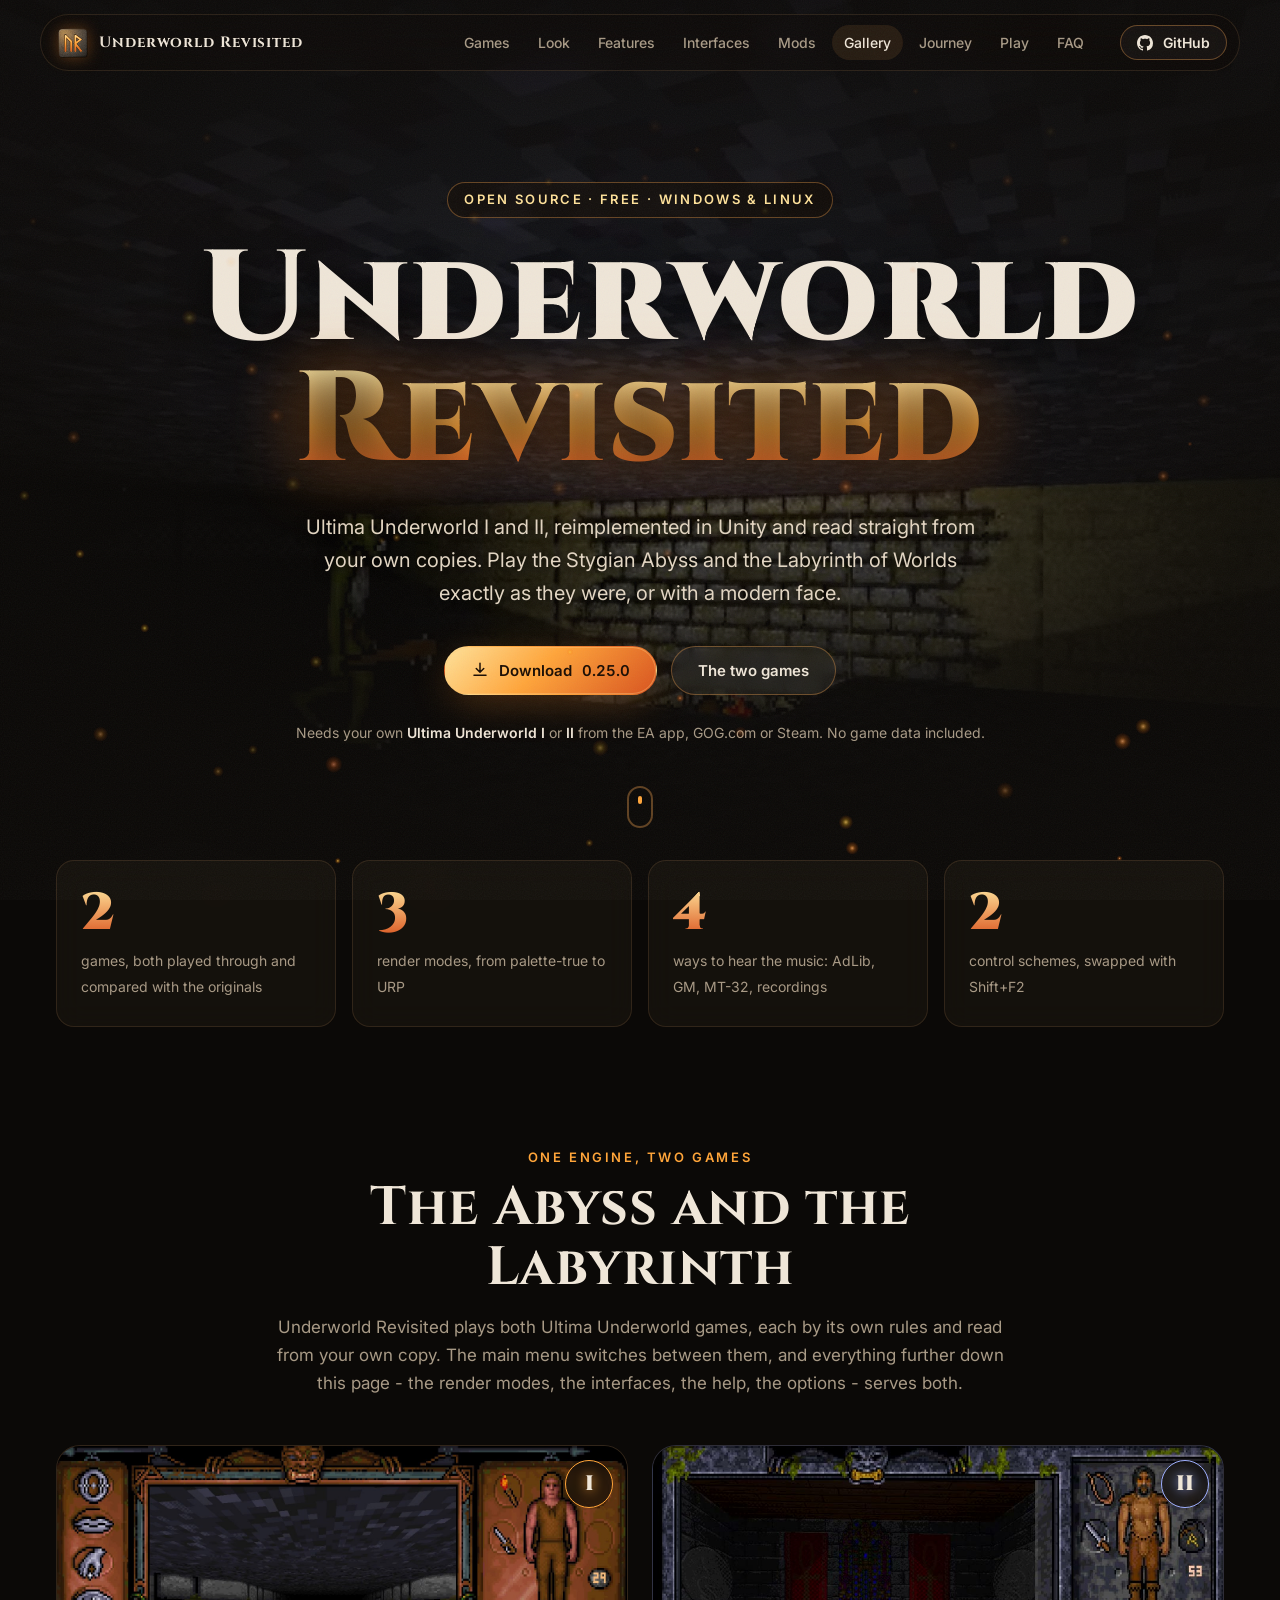
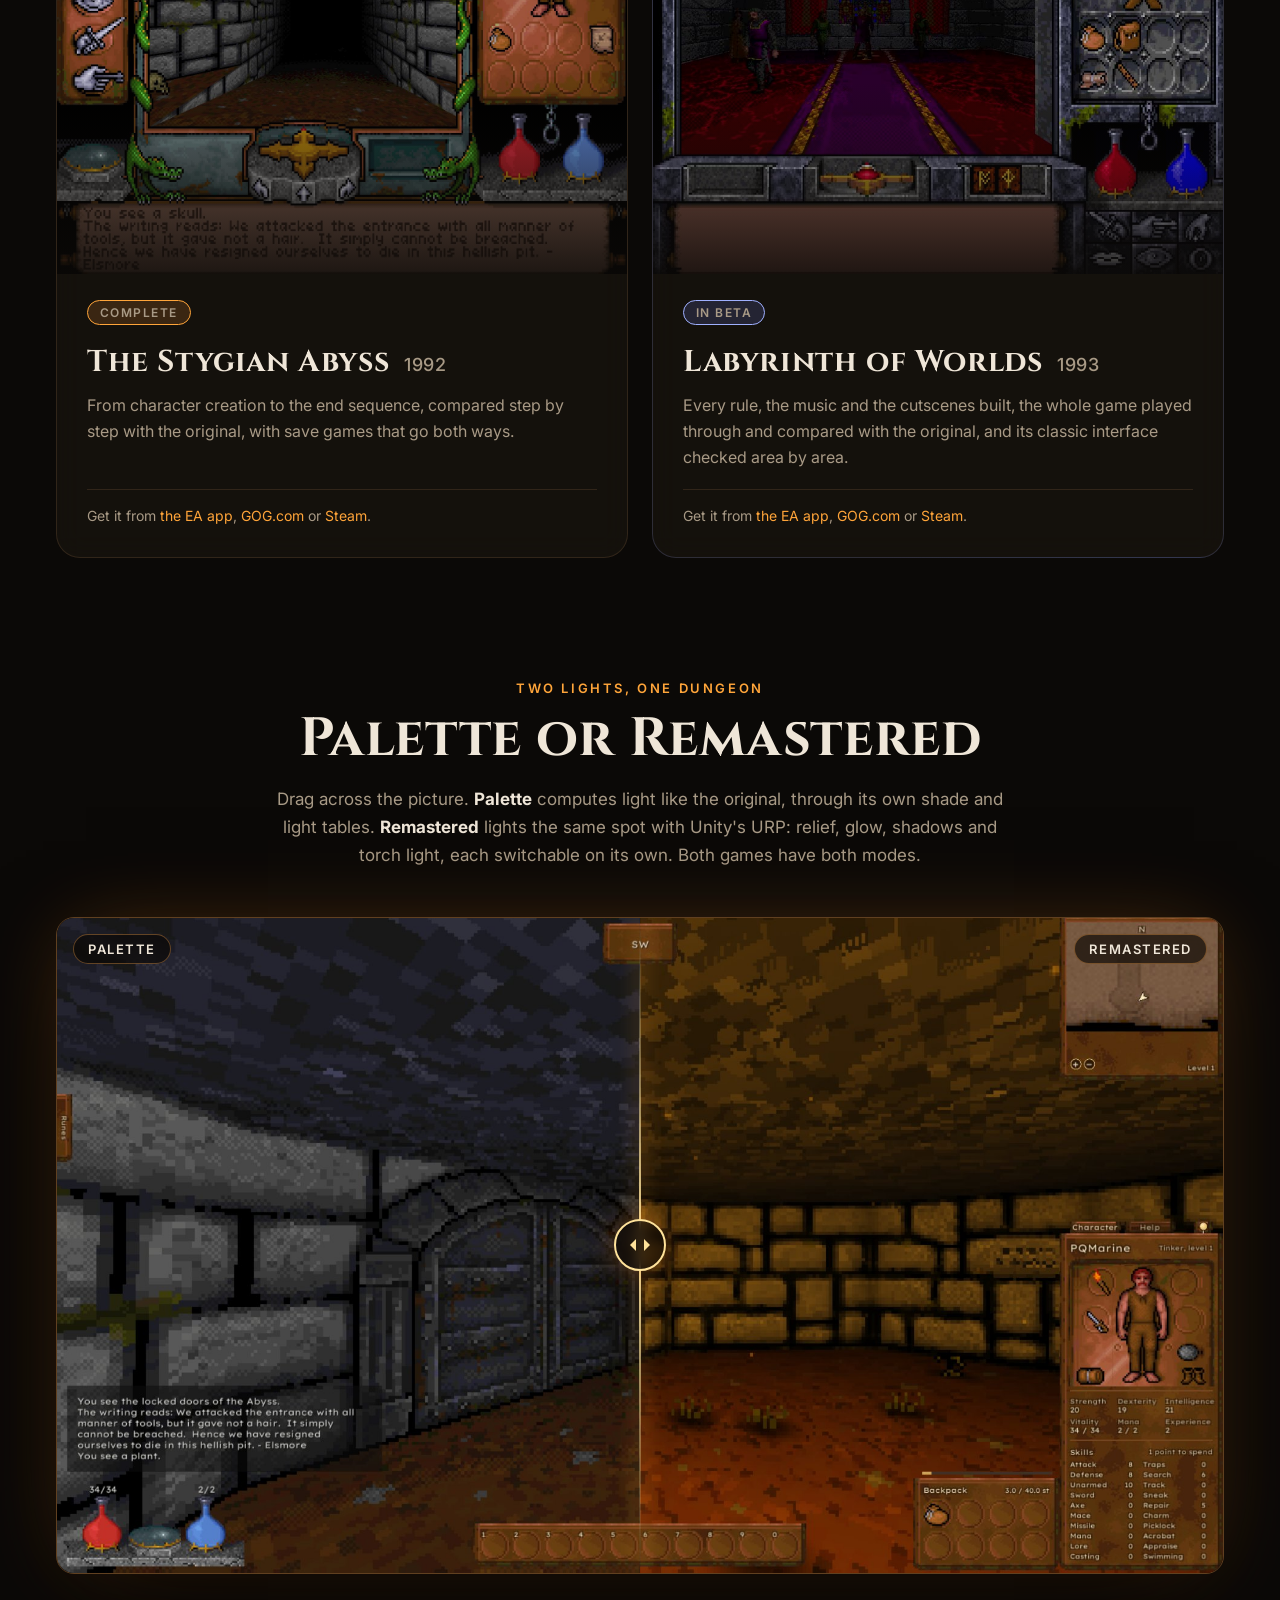
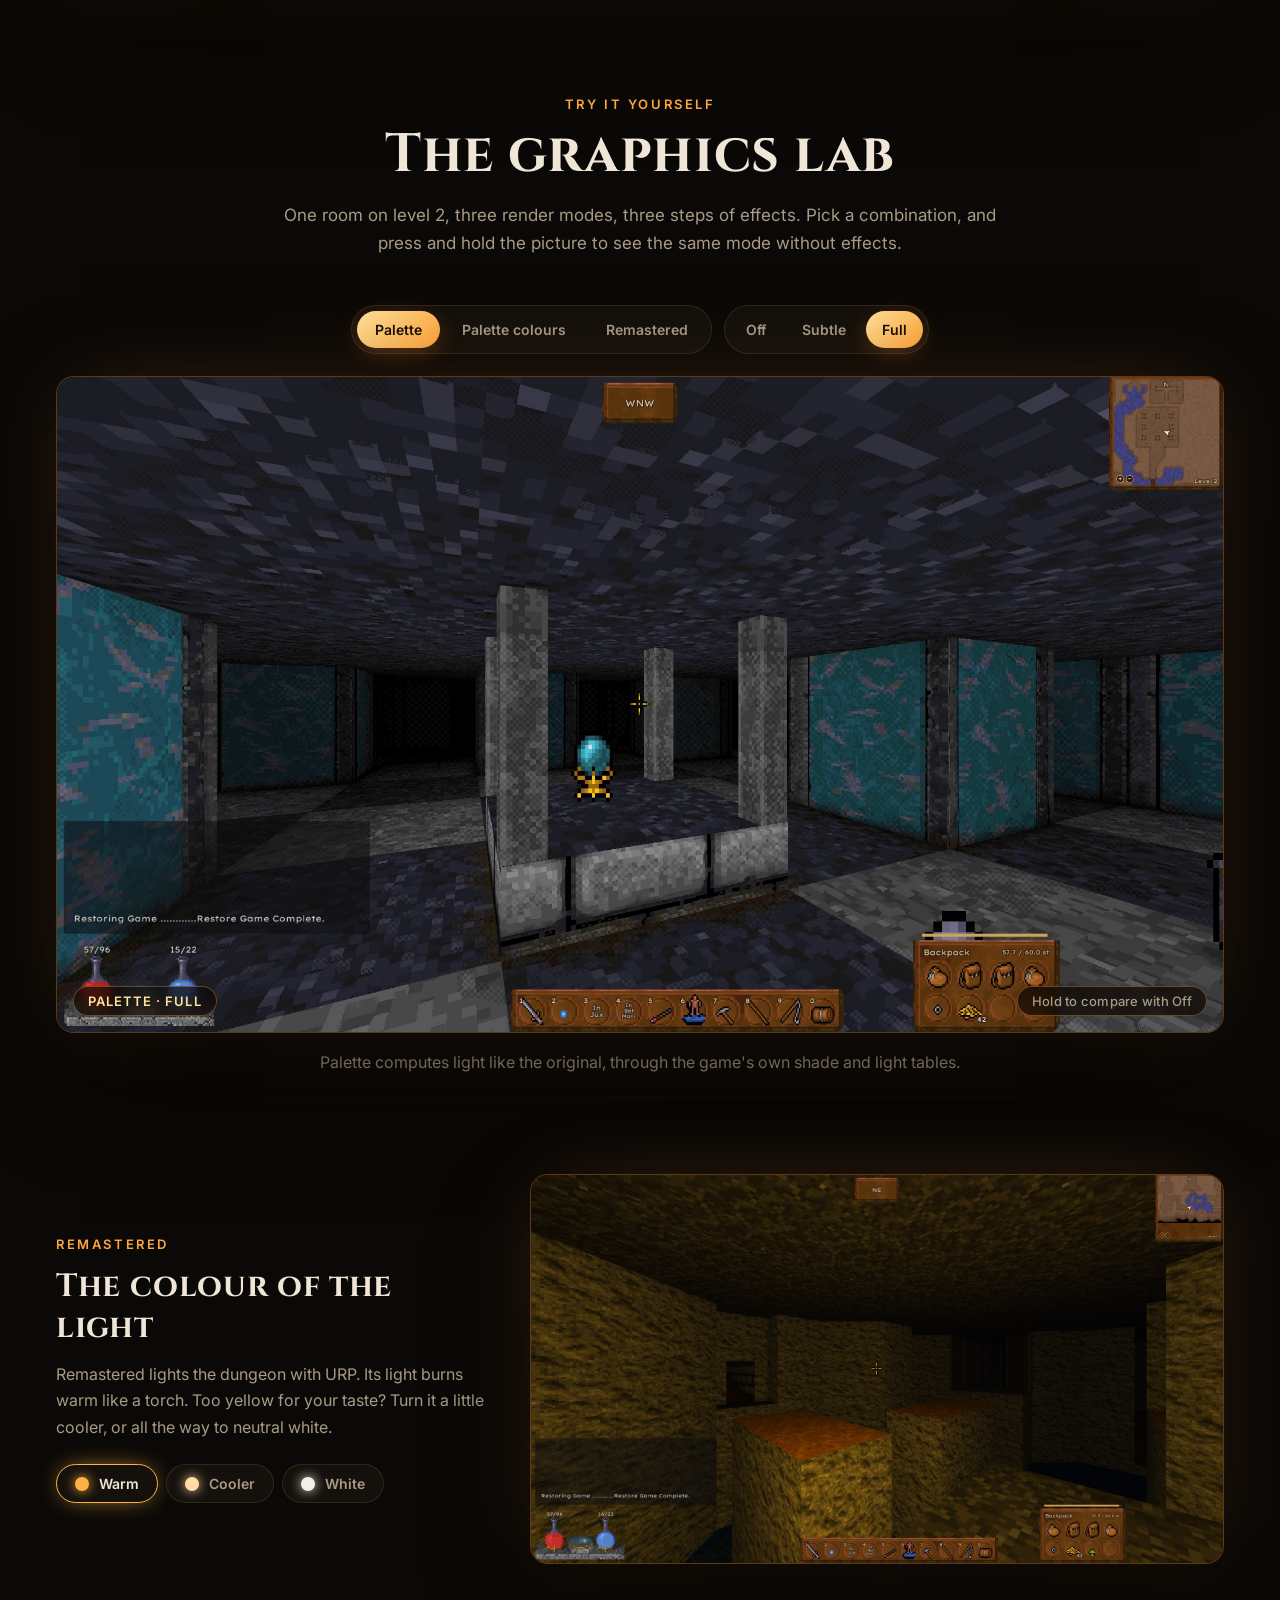
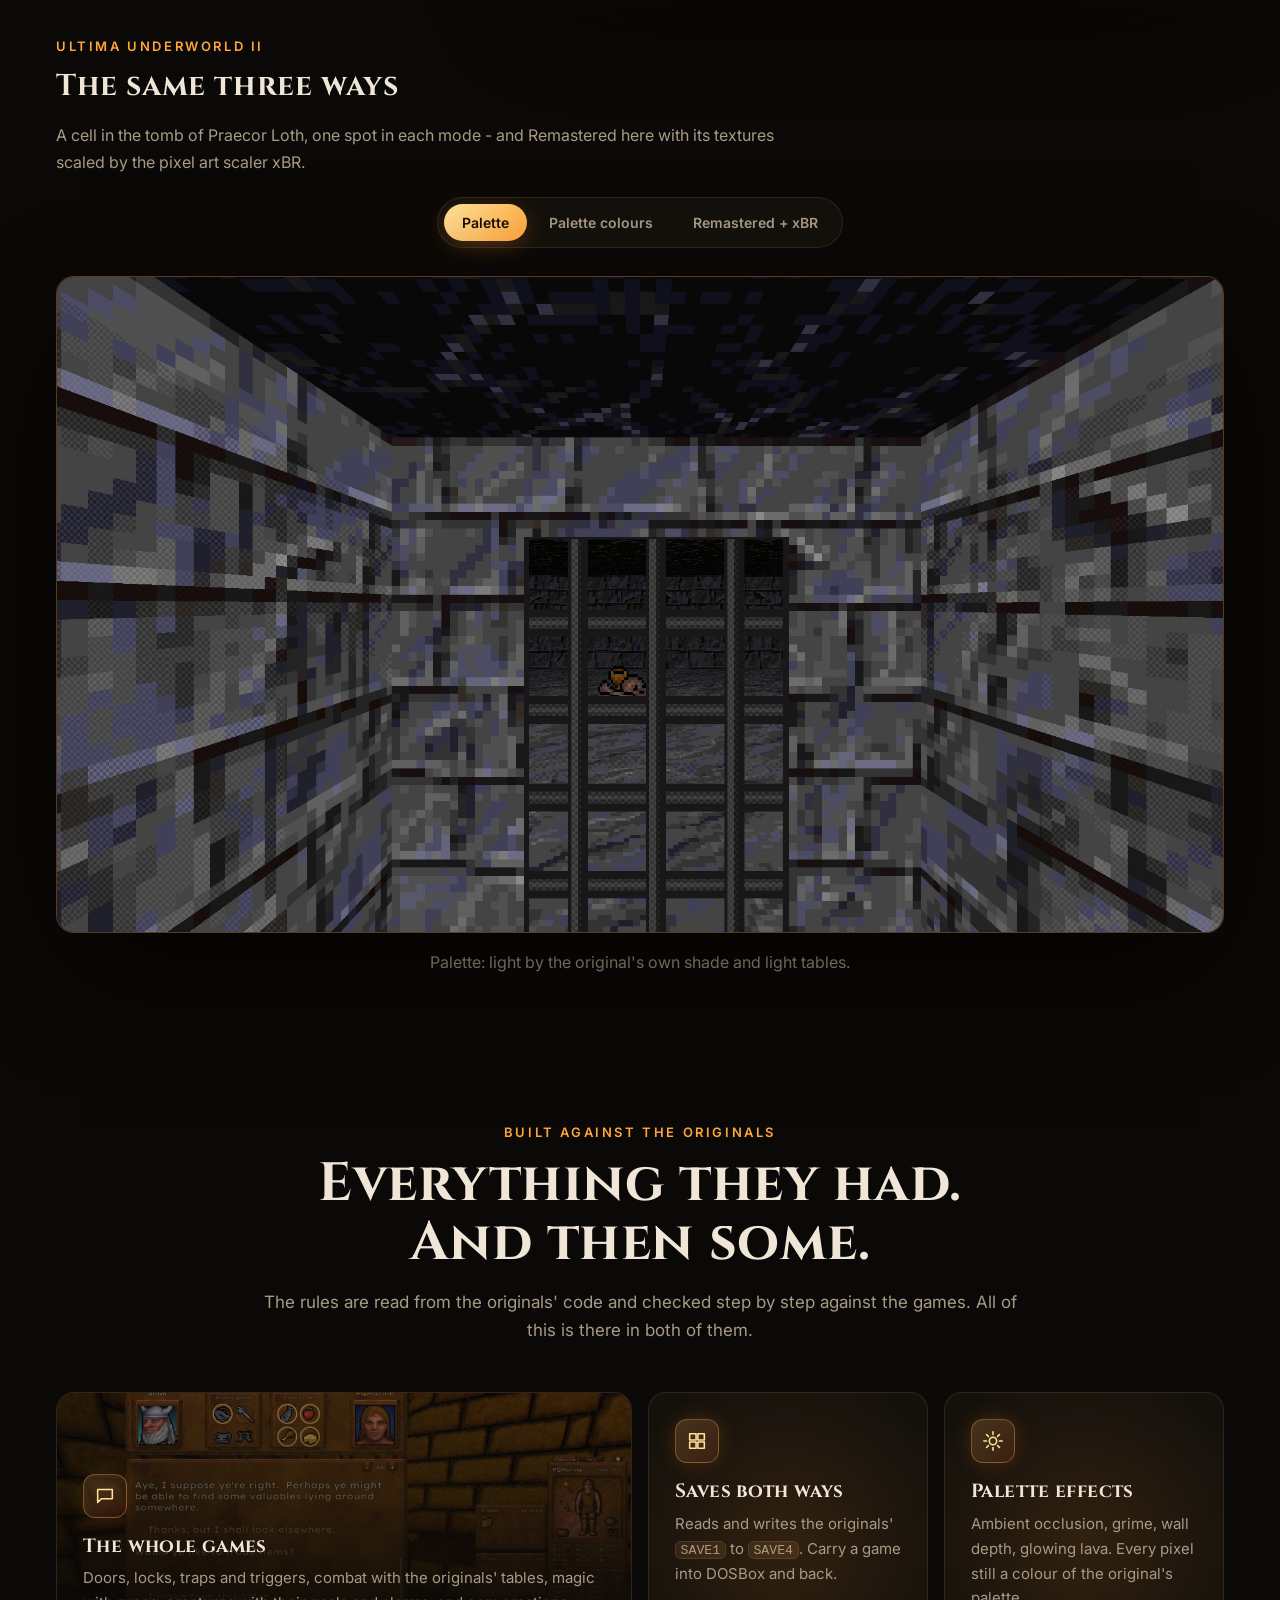
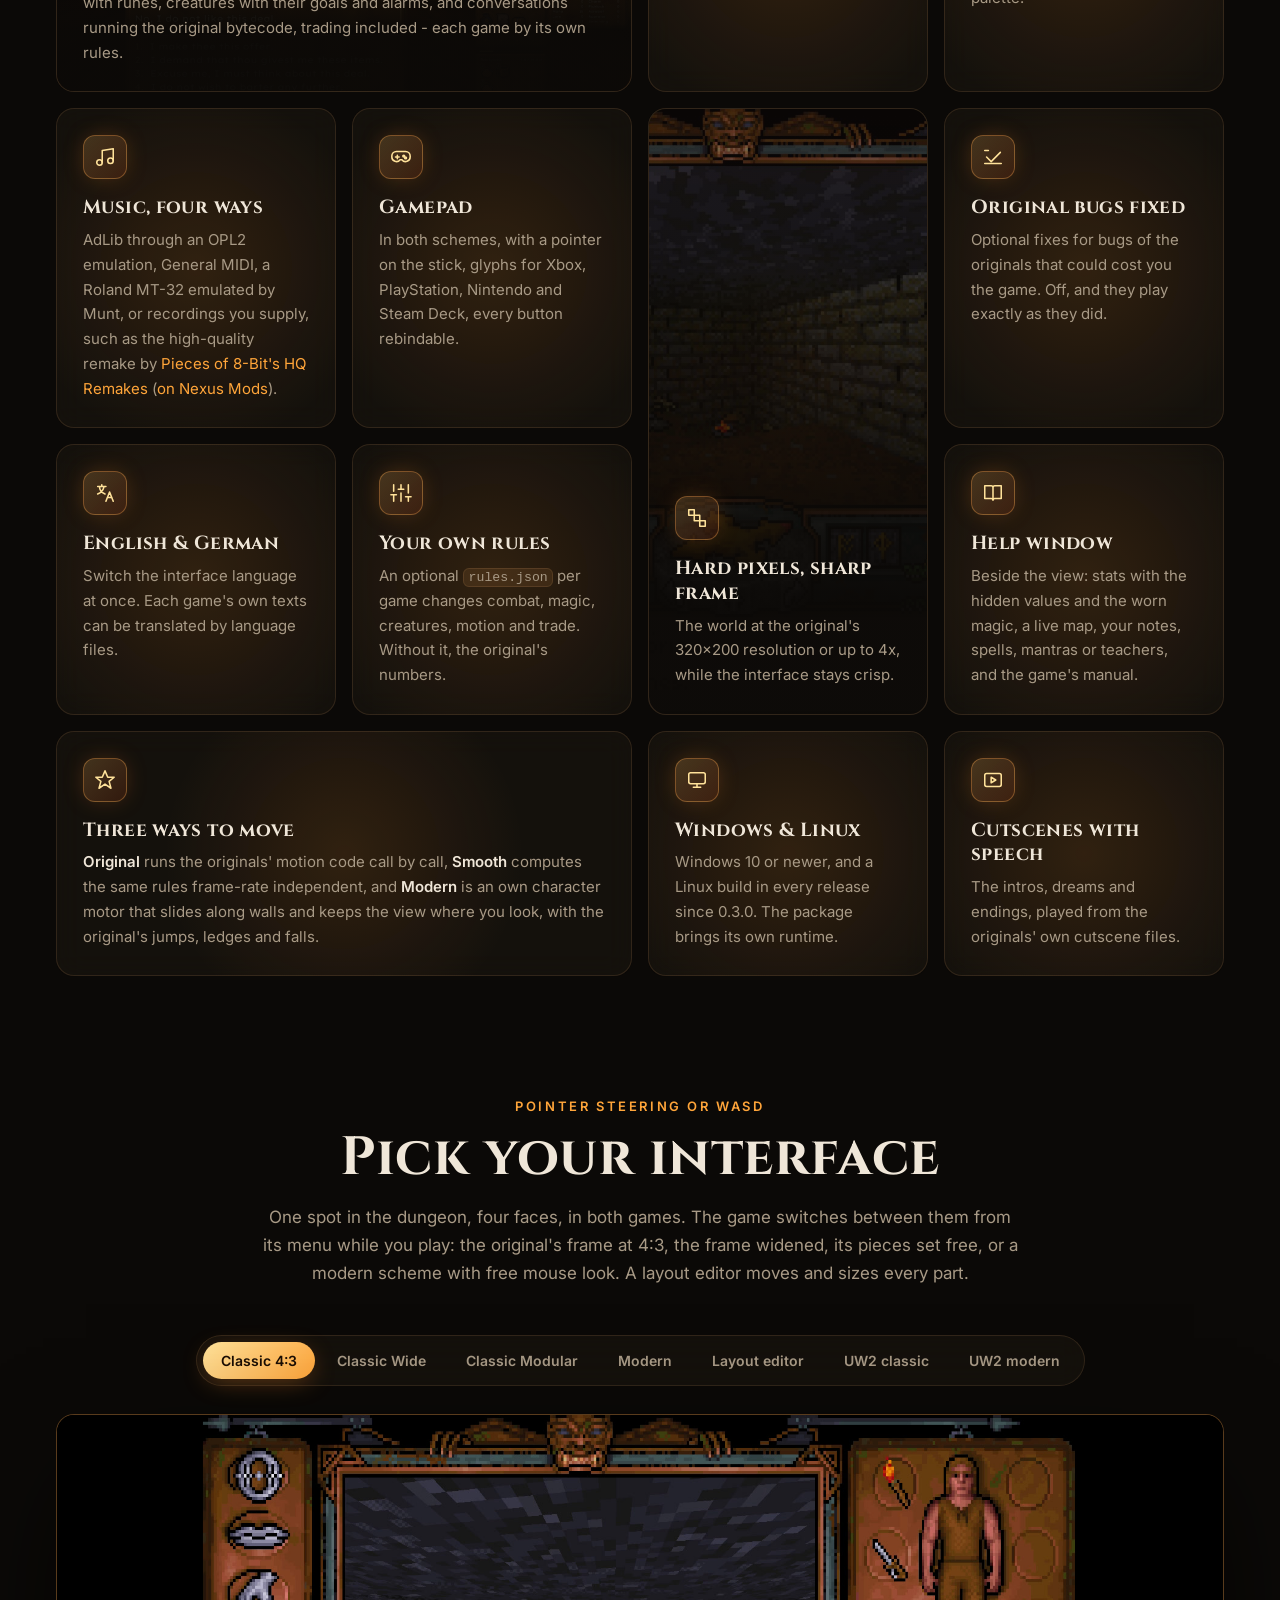
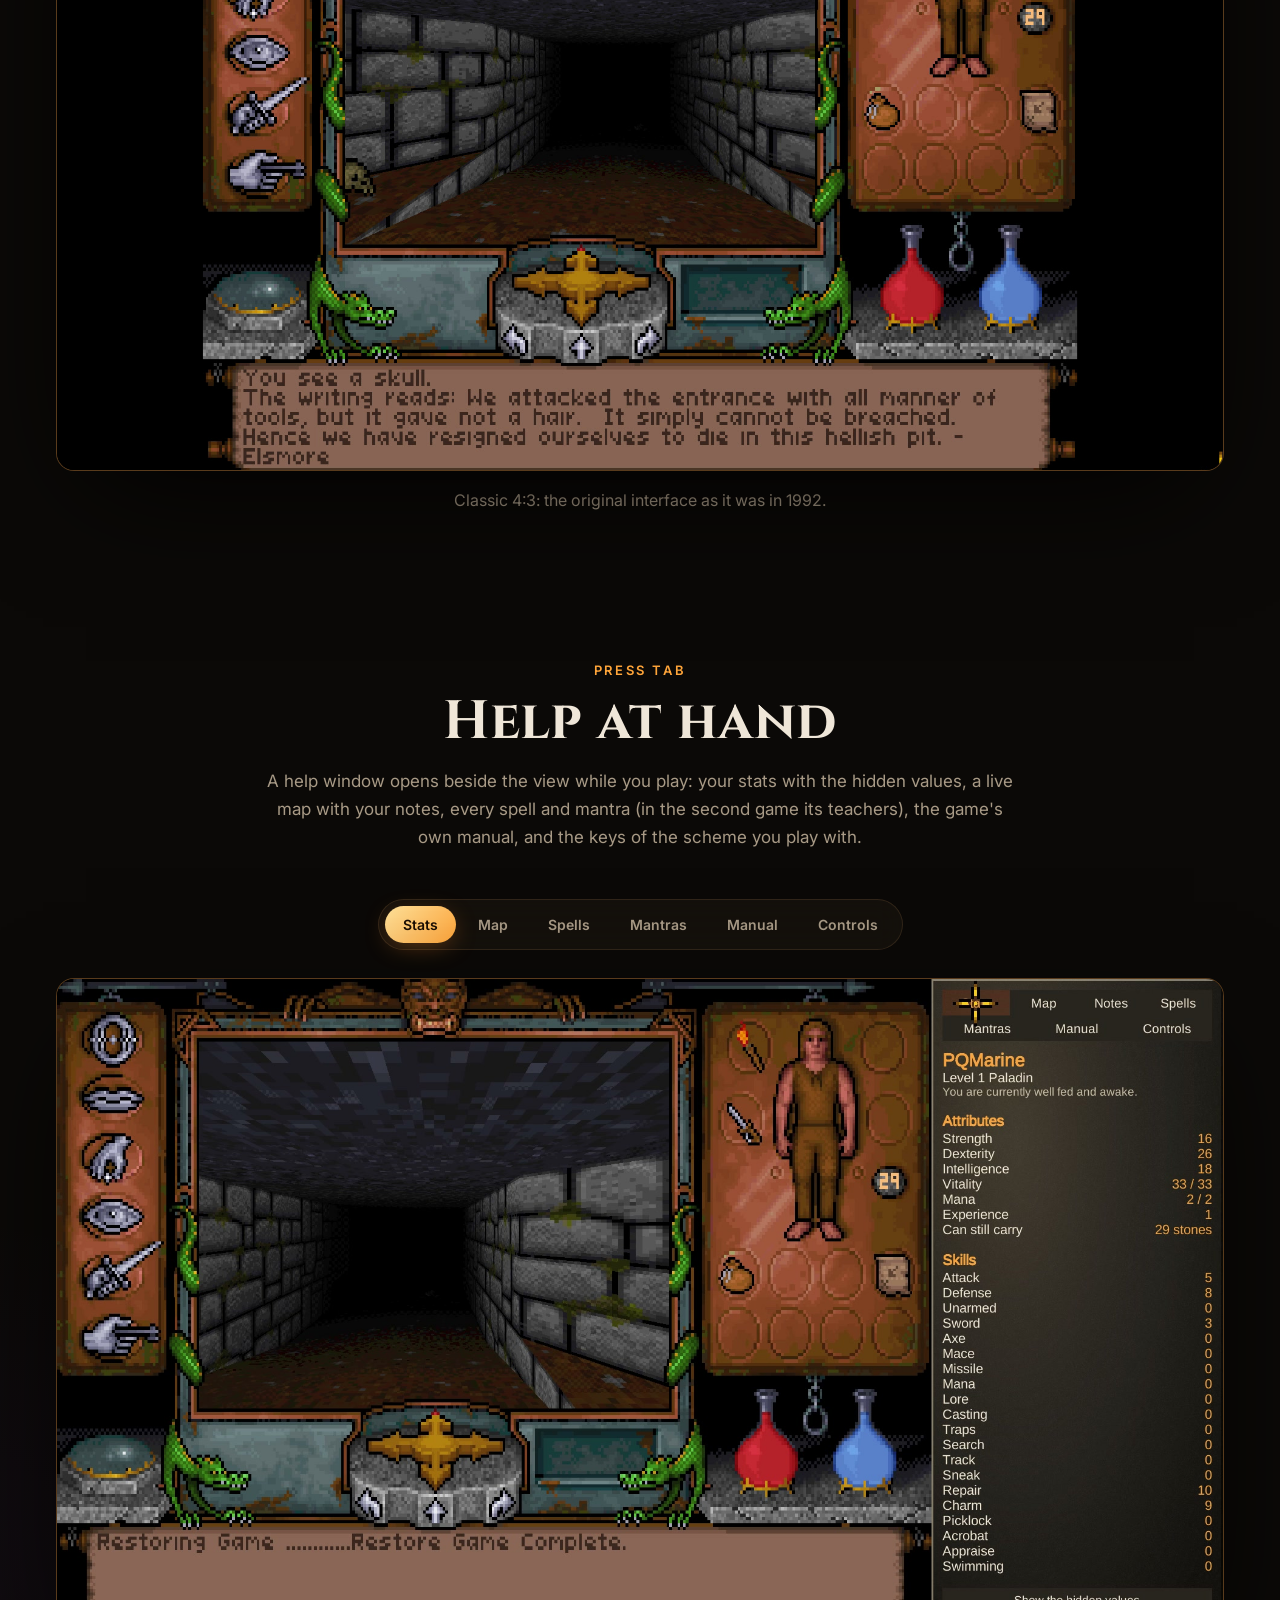
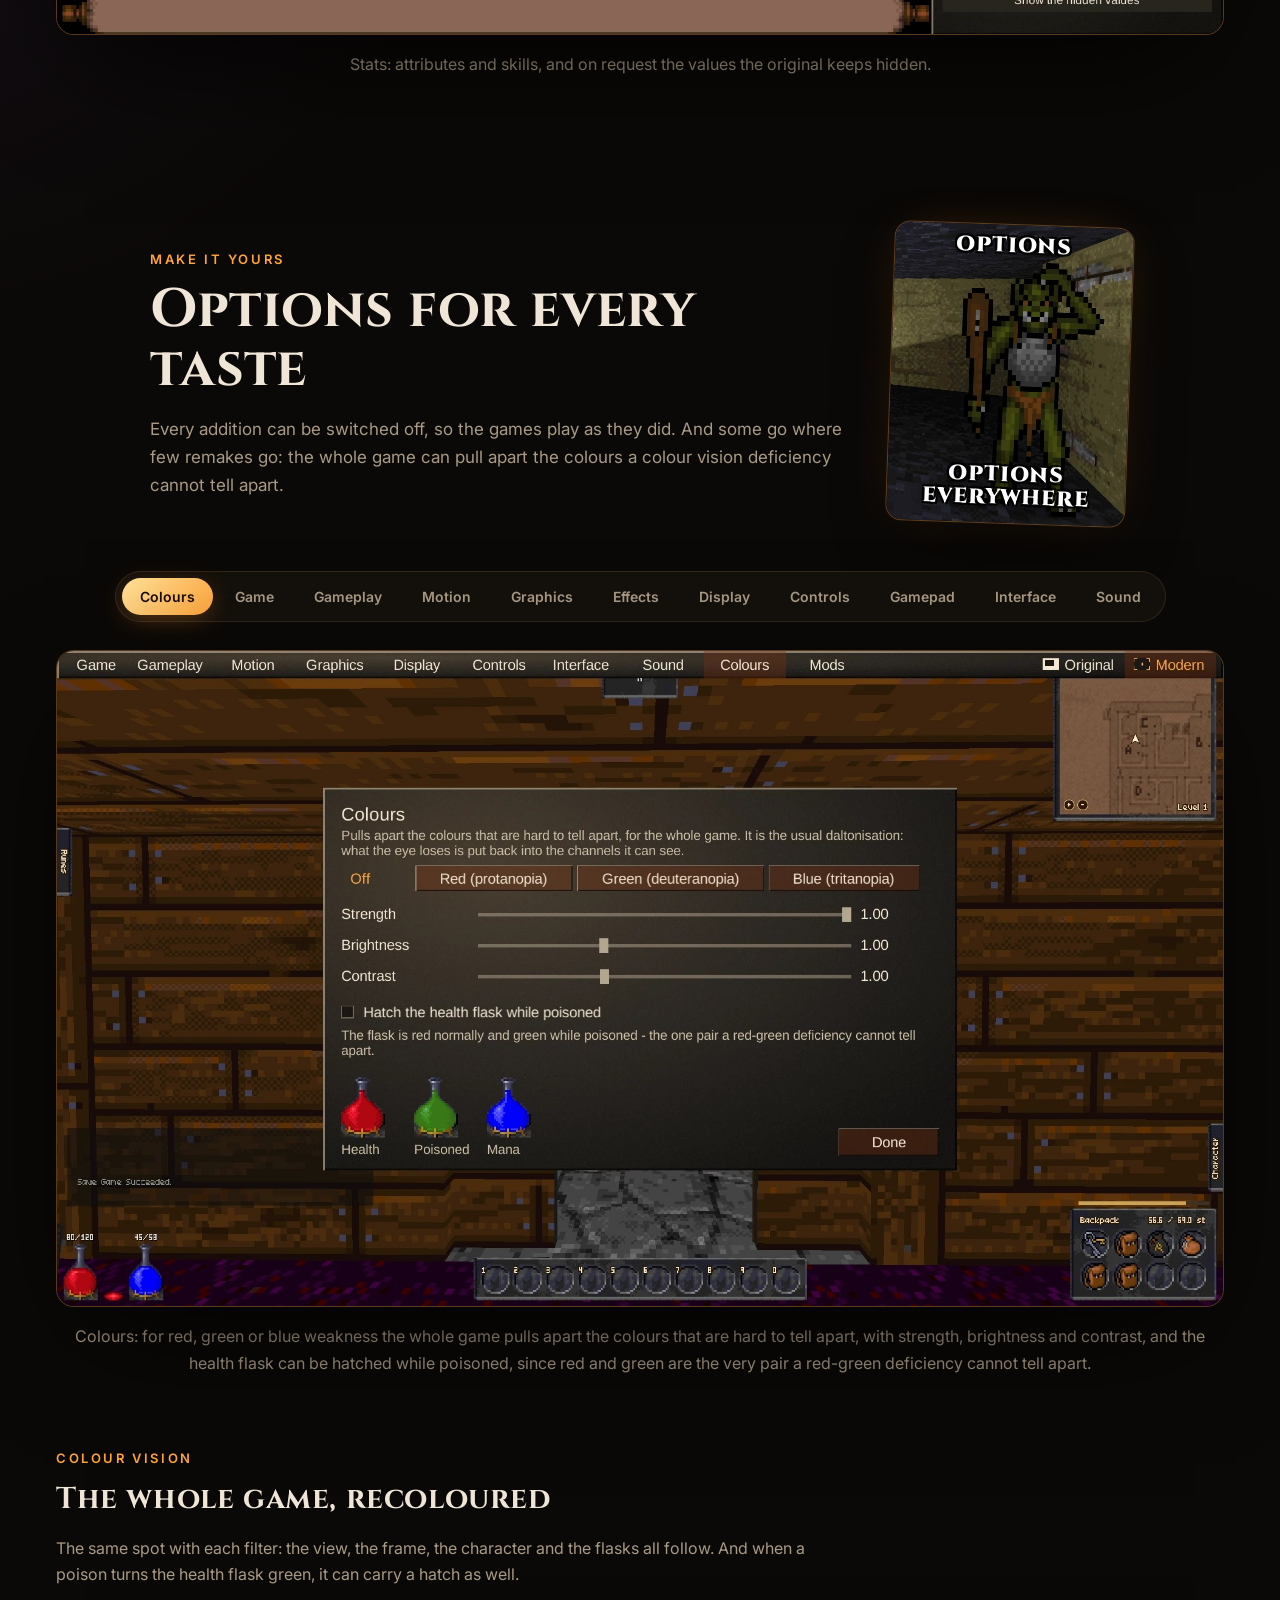
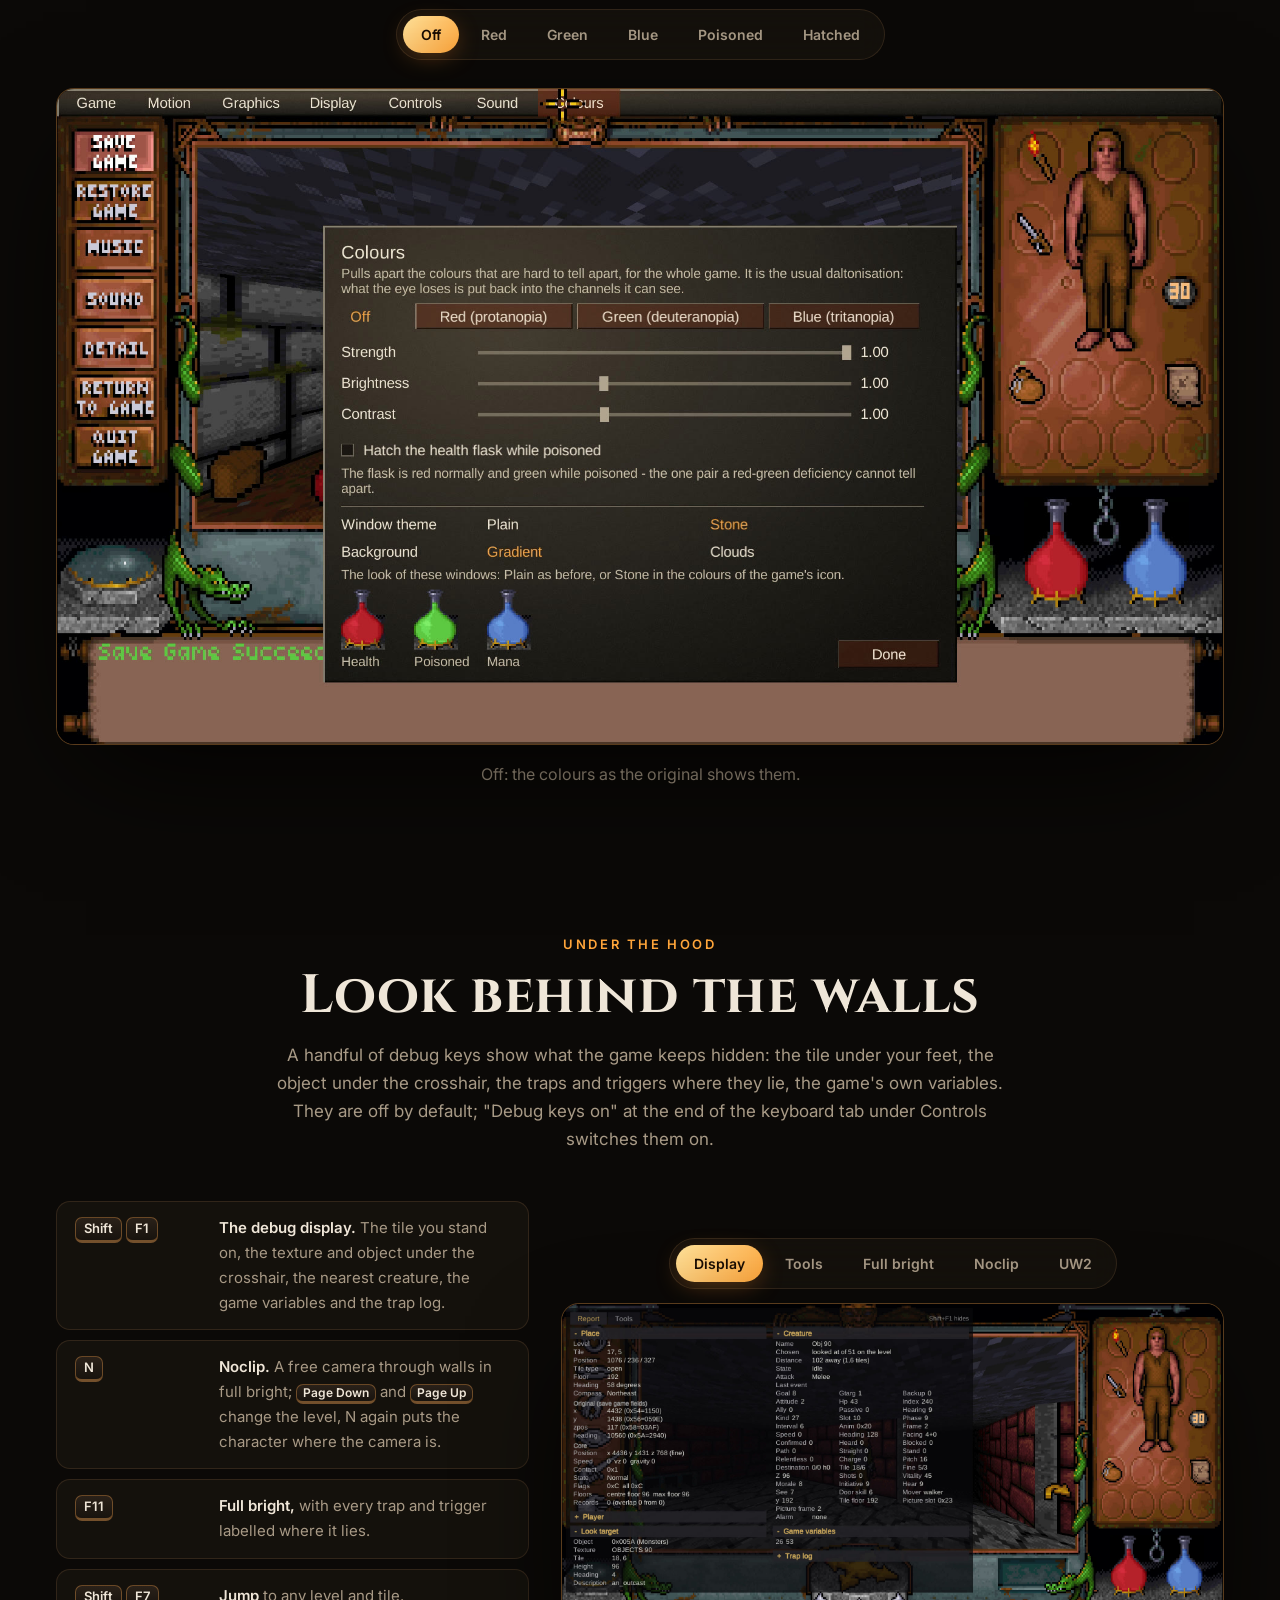
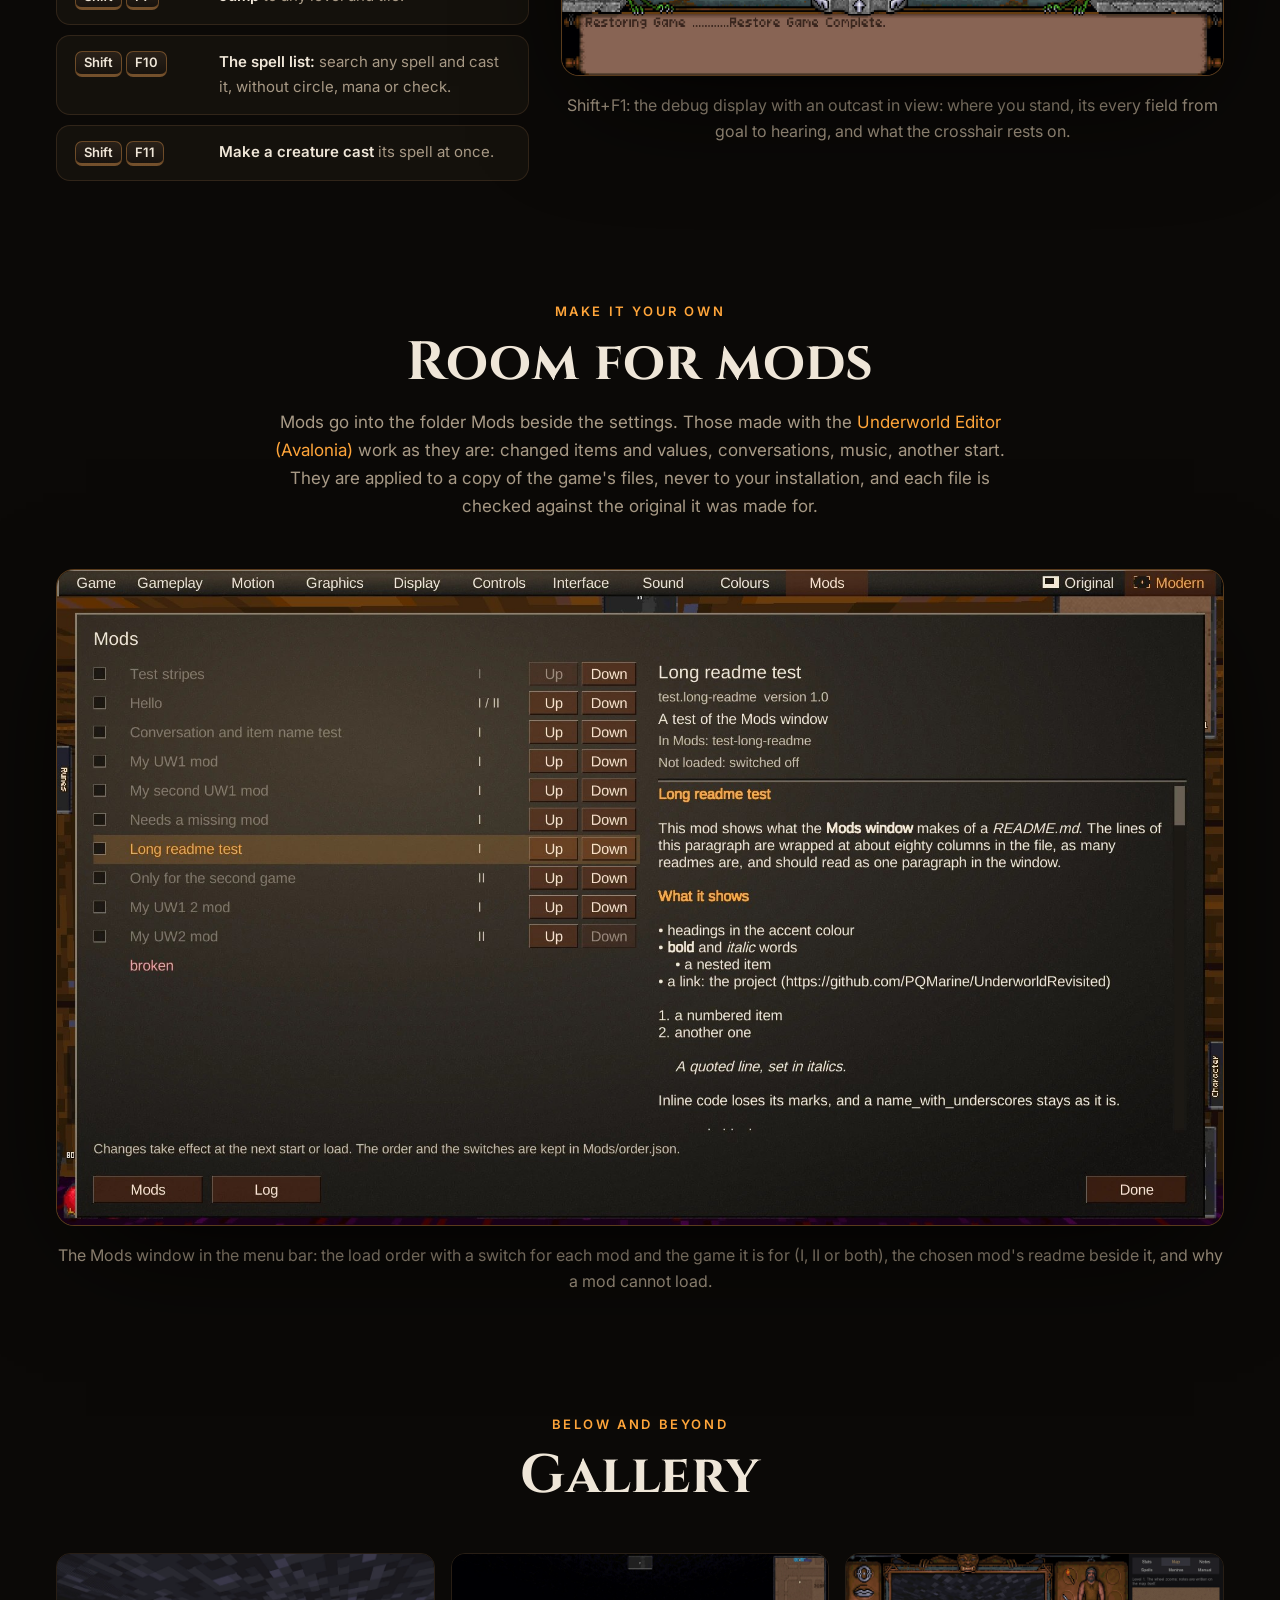
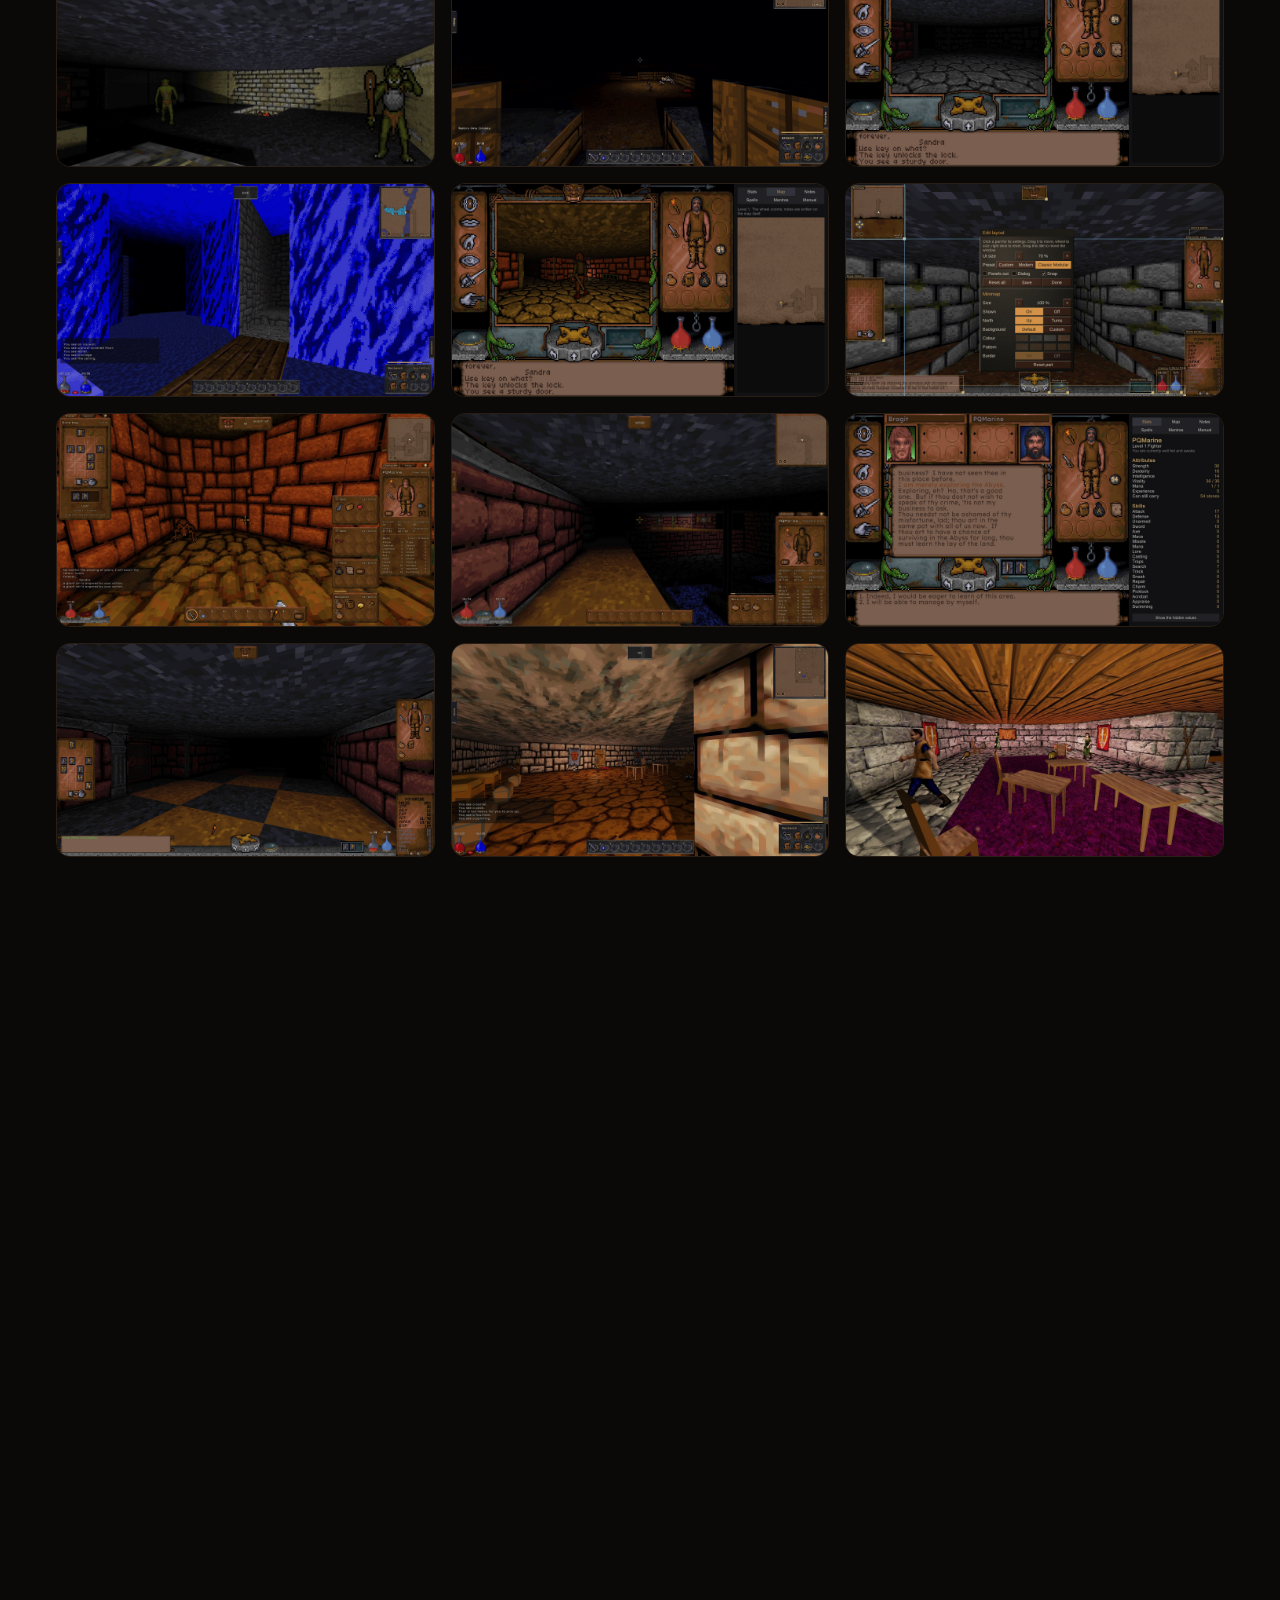
==== commit cbc6199d: "Options: new pictures of all eleven windows, Gameplay, Display and Interface new, the Remastered eff" ====
--- a/index.html
+++ b/index.html
@@ -480,13 +480,16 @@
     </div>
     <div class="tabs reveal" role="tablist" id="optTabs">
       <button role="tab" aria-selected="true" data-img="img/opt-colours.jpg" data-cap="Colours: for red, green or blue weakness the whole game pulls apart the colours that are hard to tell apart, with strength, brightness and contrast, and the health flask can be hatched while poisoned, since red and green are the very pair a red-green deficiency cannot tell apart.">Colours</button>
-      <button role="tab" aria-selected="false" data-img="img/opt-graphics.jpg" data-cap="Graphics: Palette, Palette colours or Remastered, the effect presets, the view angle, gamma, the dither grain and the world at the original's resolution.">Graphics</button>
-      <button role="tab" aria-selected="false" data-img="img/opt-effects.jpg" data-cap="Palette effects: ambient occlusion, grime along the walls, depth, hollows, ground shadows, glow and light sources, each on its own and every pixel still in the original's palette.">Effects</button>
-      <button role="tab" aria-selected="false" data-img="img/opt-motion.jpg" data-cap="Motion: Original, Smooth or Modern, the original's frame rate, and head bob, weapon and swimming as you like them.">Motion</button>
-      <button role="tab" aria-selected="false" data-img="img/opt-sound.jpg" data-cap="Sound: the music on the AdLib, General MIDI or a Roland MT-32, or from recordings of your own.">Sound</button>
+      <button role="tab" aria-selected="false" data-img="img/opt-game.jpg" data-cap="Game: the first or the second game, every installation found with its store, where the save games are, a portable copy, the logos at startup and the subtitles in cutscenes.">Game</button>
+      <button role="tab" aria-selected="false" data-img="img/opt-gameplay.jpg" data-cap="Gameplay: fixes for bugs and exploits of the originals, and aids - every mantra and spell in the help, keys used by themselves, the lizardmen's words, attributes chosen at creation, skill raises without chance. Off is always as in the original.">Gameplay</button>
+      <button role="tab" aria-selected="false" data-img="img/opt-motion.jpg" data-cap="Motion: Original, Smooth or Modern, how quickly Modern answers, the original's frame rate, and head bob, weapon and swimming as you like them.">Motion</button>
+      <button role="tab" aria-selected="false" data-img="img/opt-graphics.jpg" data-cap="Graphics: Palette, Palette colours or Remastered, the effect presets, the classic screen widened, the view angle, gamma, the dither grain and the world at the original's resolution.">Graphics</button>
+      <button role="tab" aria-selected="false" data-img="img/opt-effects.jpg" data-cap="Remastered effects: light, relief, shine, wall depth, shadows, glow, fire, smoke and dust, the ambient light, the ice's relief in the second game, the textures as pixels, smooth or with xBR, and the colour of the light.">Effects</button>
+      <button role="tab" aria-selected="false" data-img="img/opt-display.jpg" data-cap="Display: a window or borderless full screen, and the resolution.">Display</button>
       <button role="tab" aria-selected="false" data-img="img/opt-controls.jpg" data-cap="Controls: every key and mouse button can be changed, with the speeds of mouse look and pointer.">Controls</button>
-      <button role="tab" aria-selected="false" data-img="img/opt-gamepad.jpg" data-cap="Gamepad: button names for Xbox, PlayStation, Nintendo or the Steam Deck, deadzones, and every button can be changed.">Gamepad</button>
-      <button role="tab" aria-selected="false" data-img="img/opt-game.jpg" data-cap="Game: the first or the second game, where the saves live, the original or the modern scheme, fixes for bugs of the original, and the language.">Game</button>
+      <button role="tab" aria-selected="false" data-img="img/opt-gamepad.jpg" data-cap="Gamepad: button names for Xbox, PlayStation, Nintendo or the Steam Deck, the sticks swapped, deadzones, hints in the game, and every button can be changed.">Gamepad</button>
+      <button role="tab" aria-selected="false" data-img="img/opt-interface.jpg" data-cap="Interface: the game's texts in the original or a modern font, the modern scheme's font, the right button to look around, the windows that open with a free pointer, and the windows' theme and background.">Interface</button>
+      <button role="tab" aria-selected="false" data-img="img/opt-sound.jpg" data-cap="Sound: music and effects with their volumes, the music on the AdLib, General MIDI or a Roland MT-32, or from recordings of your own.">Sound</button>
       <span class="tab-glider" aria-hidden="true"></span>
     </div>
     <figure class="iface reveal">
@@ -564,7 +567,7 @@
     <figure class="iface reveal">
       <div class="iface-frame"><img class="on" src="img/mods-window.jpg" alt="The Mods window with a list of mods and a readme" loading="lazy"></div>
       <figcaption>The Mods window in the menu bar: the load order with a switch for each mod and the
-        game it is for, the chosen mod's readme beside it, and why a mod cannot load.</figcaption>
+        game it is for (I, II or both), the chosen mod's readme beside it, and why a mod cannot load.</figcaption>
     </figure>
   </section>
 
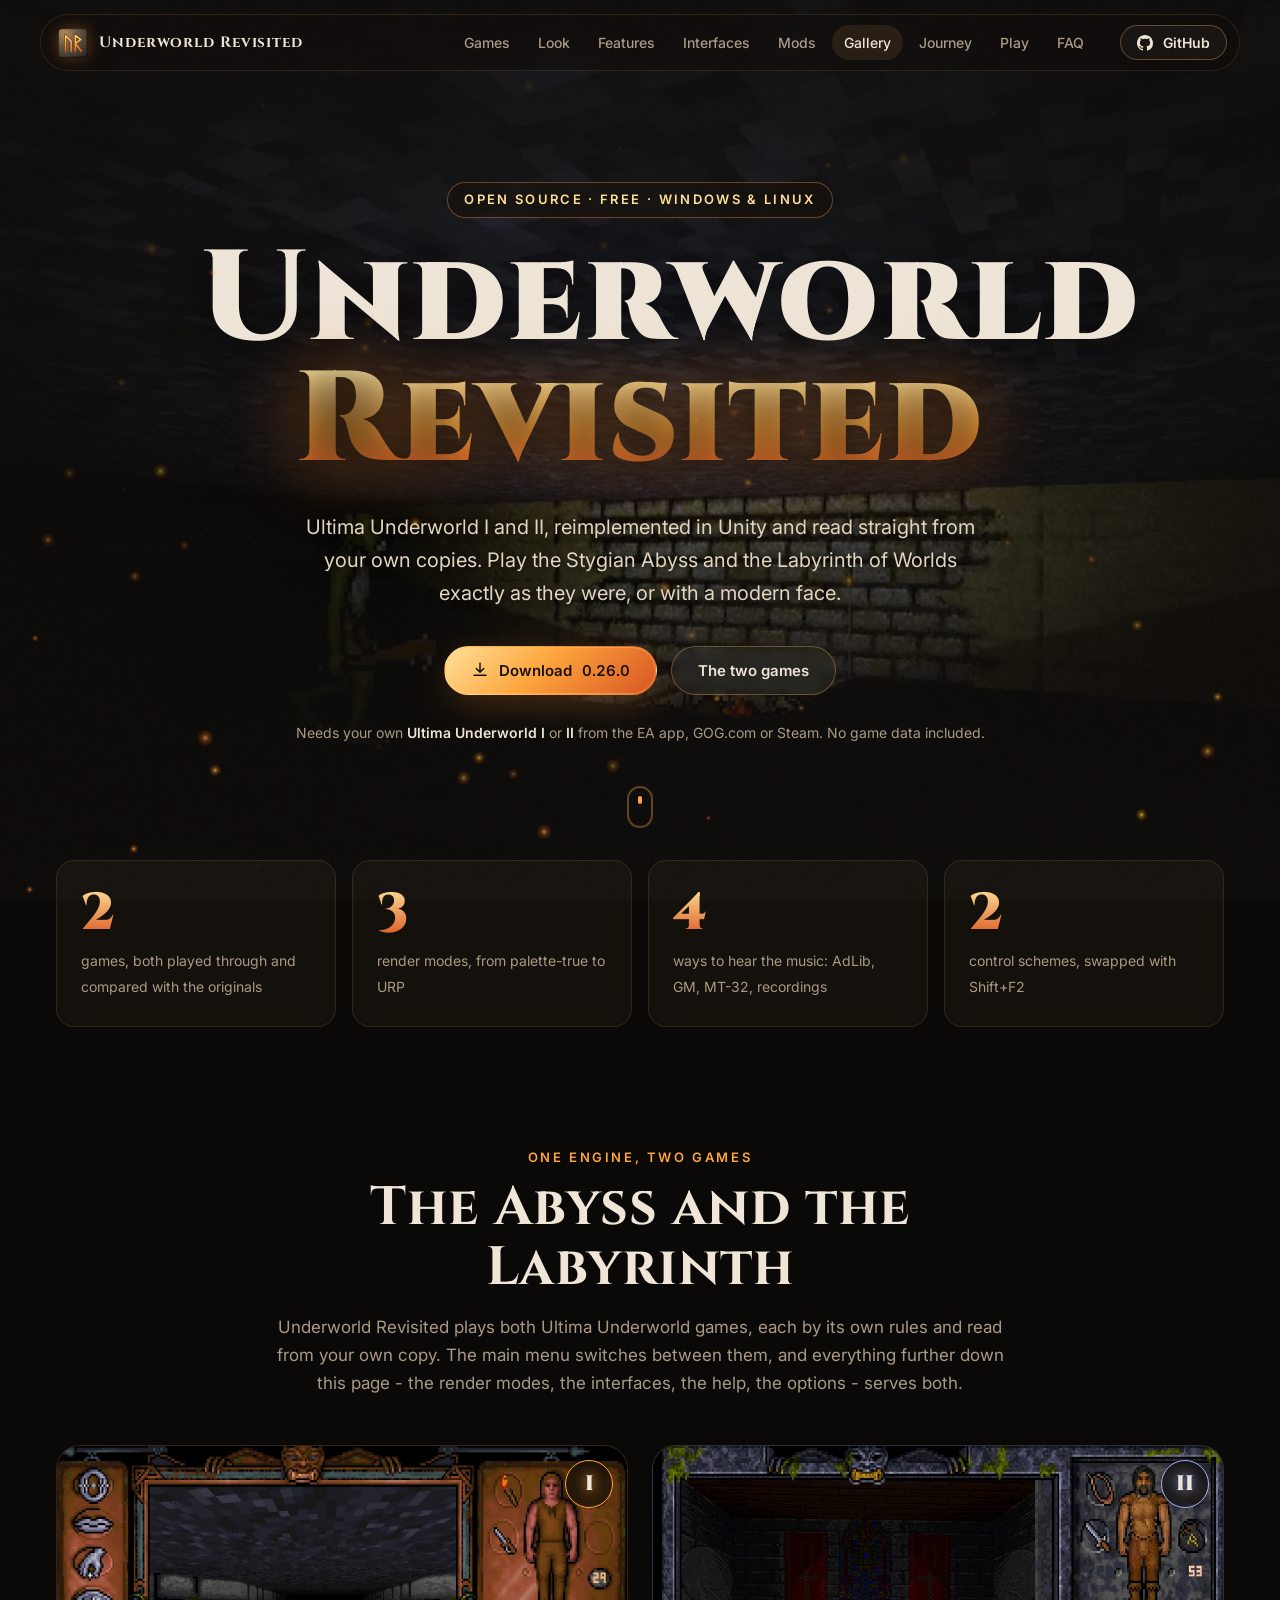
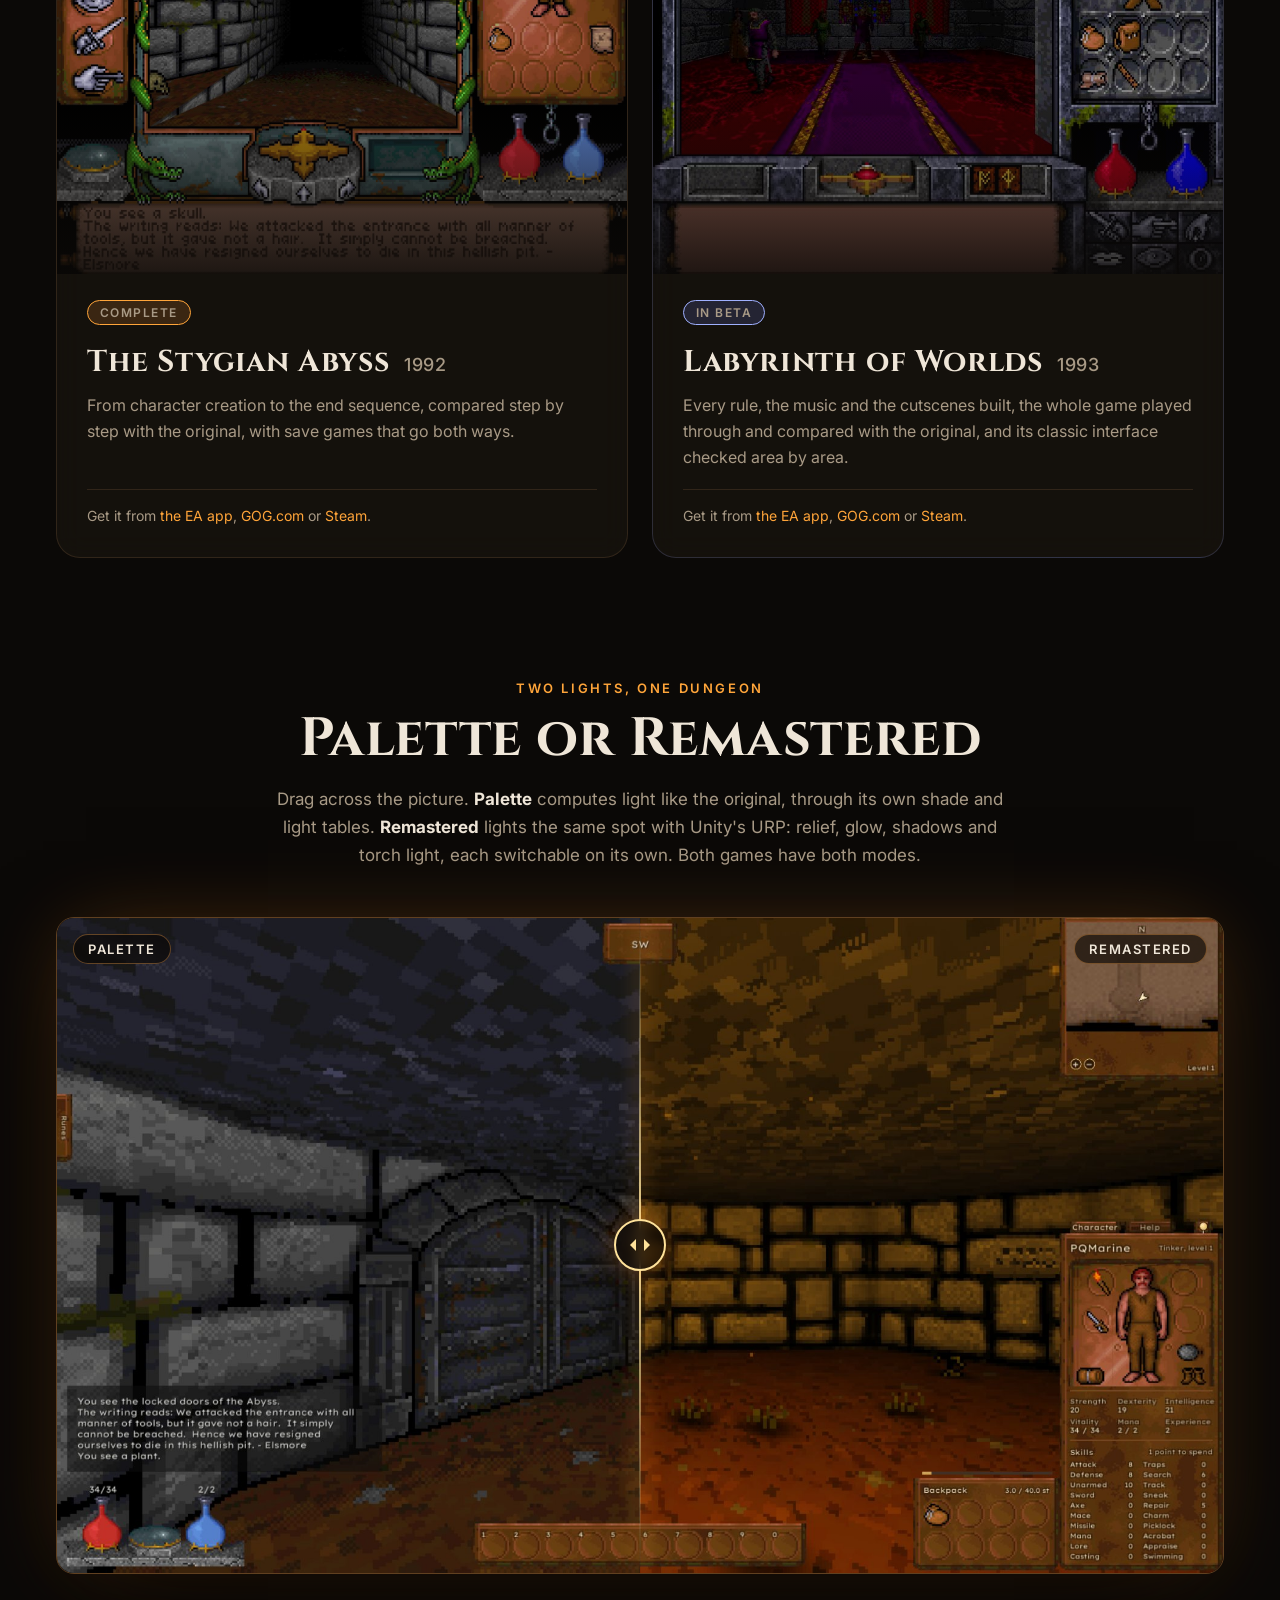
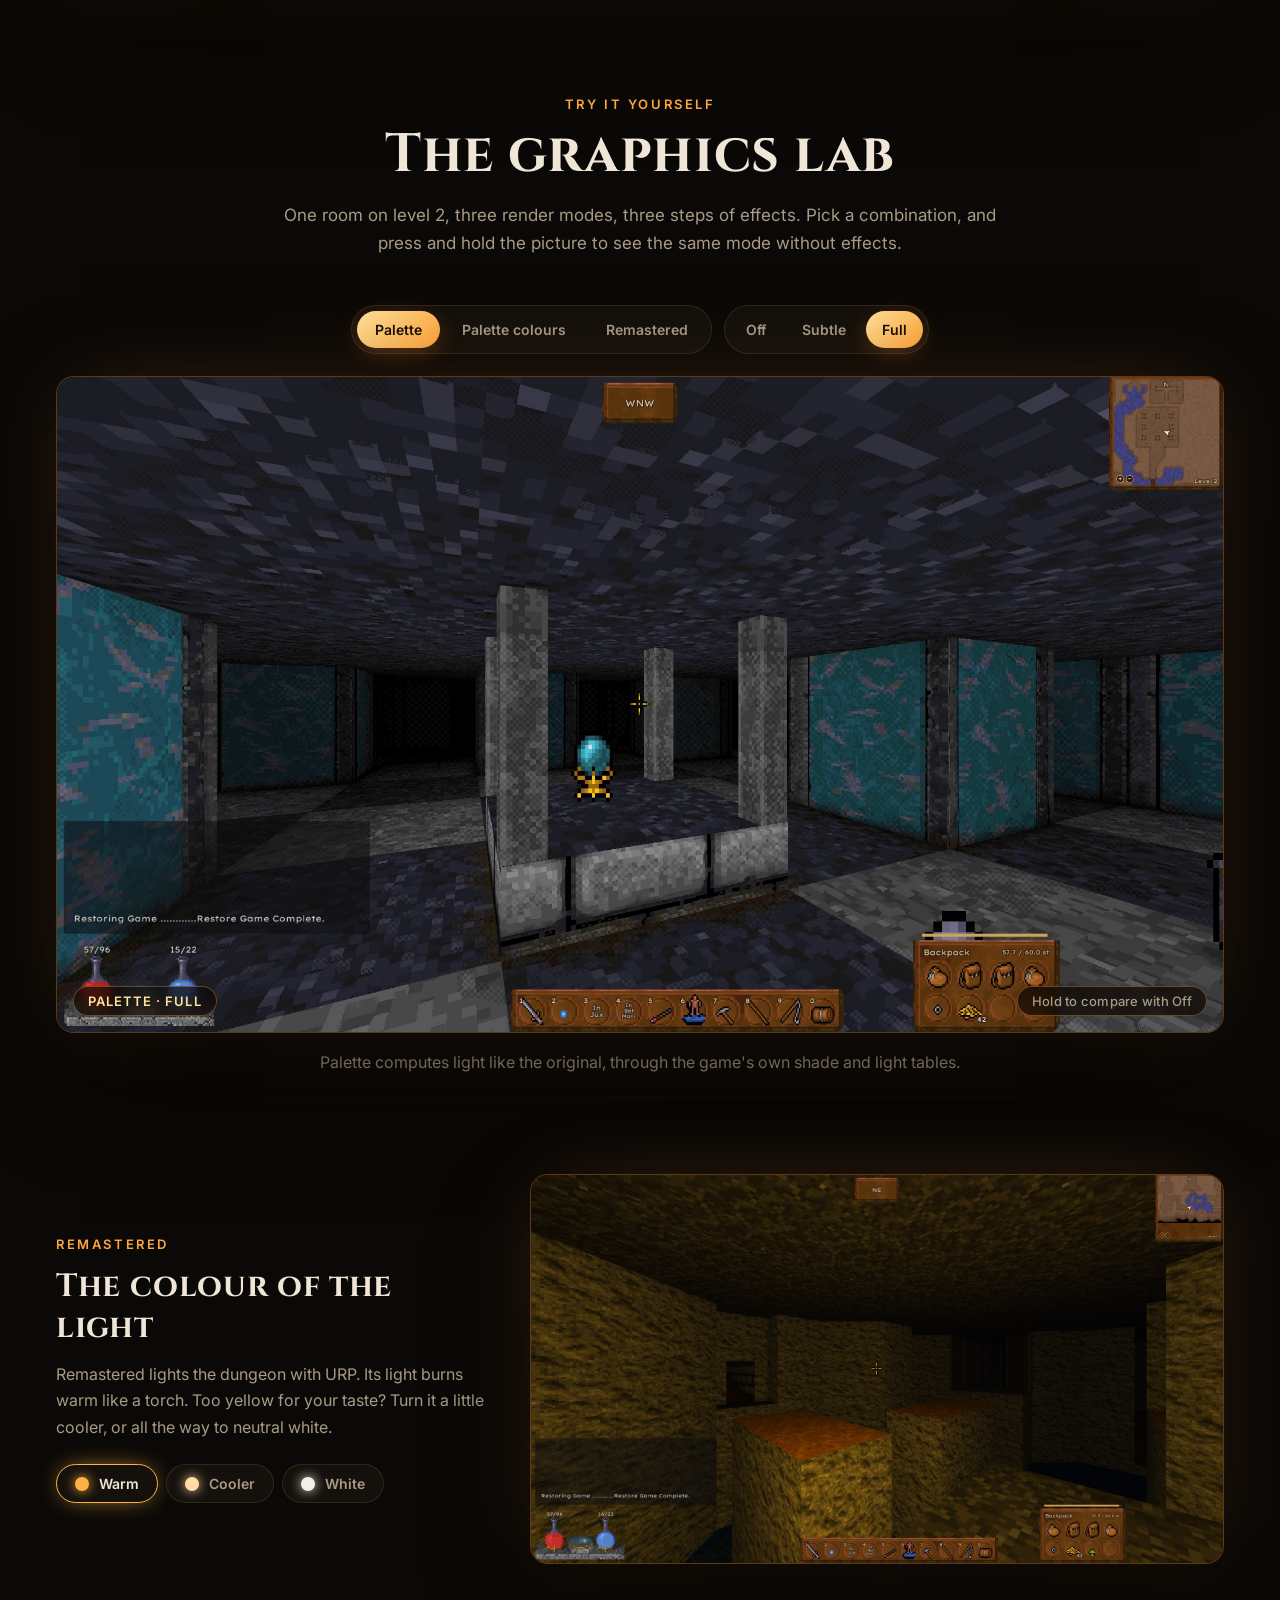
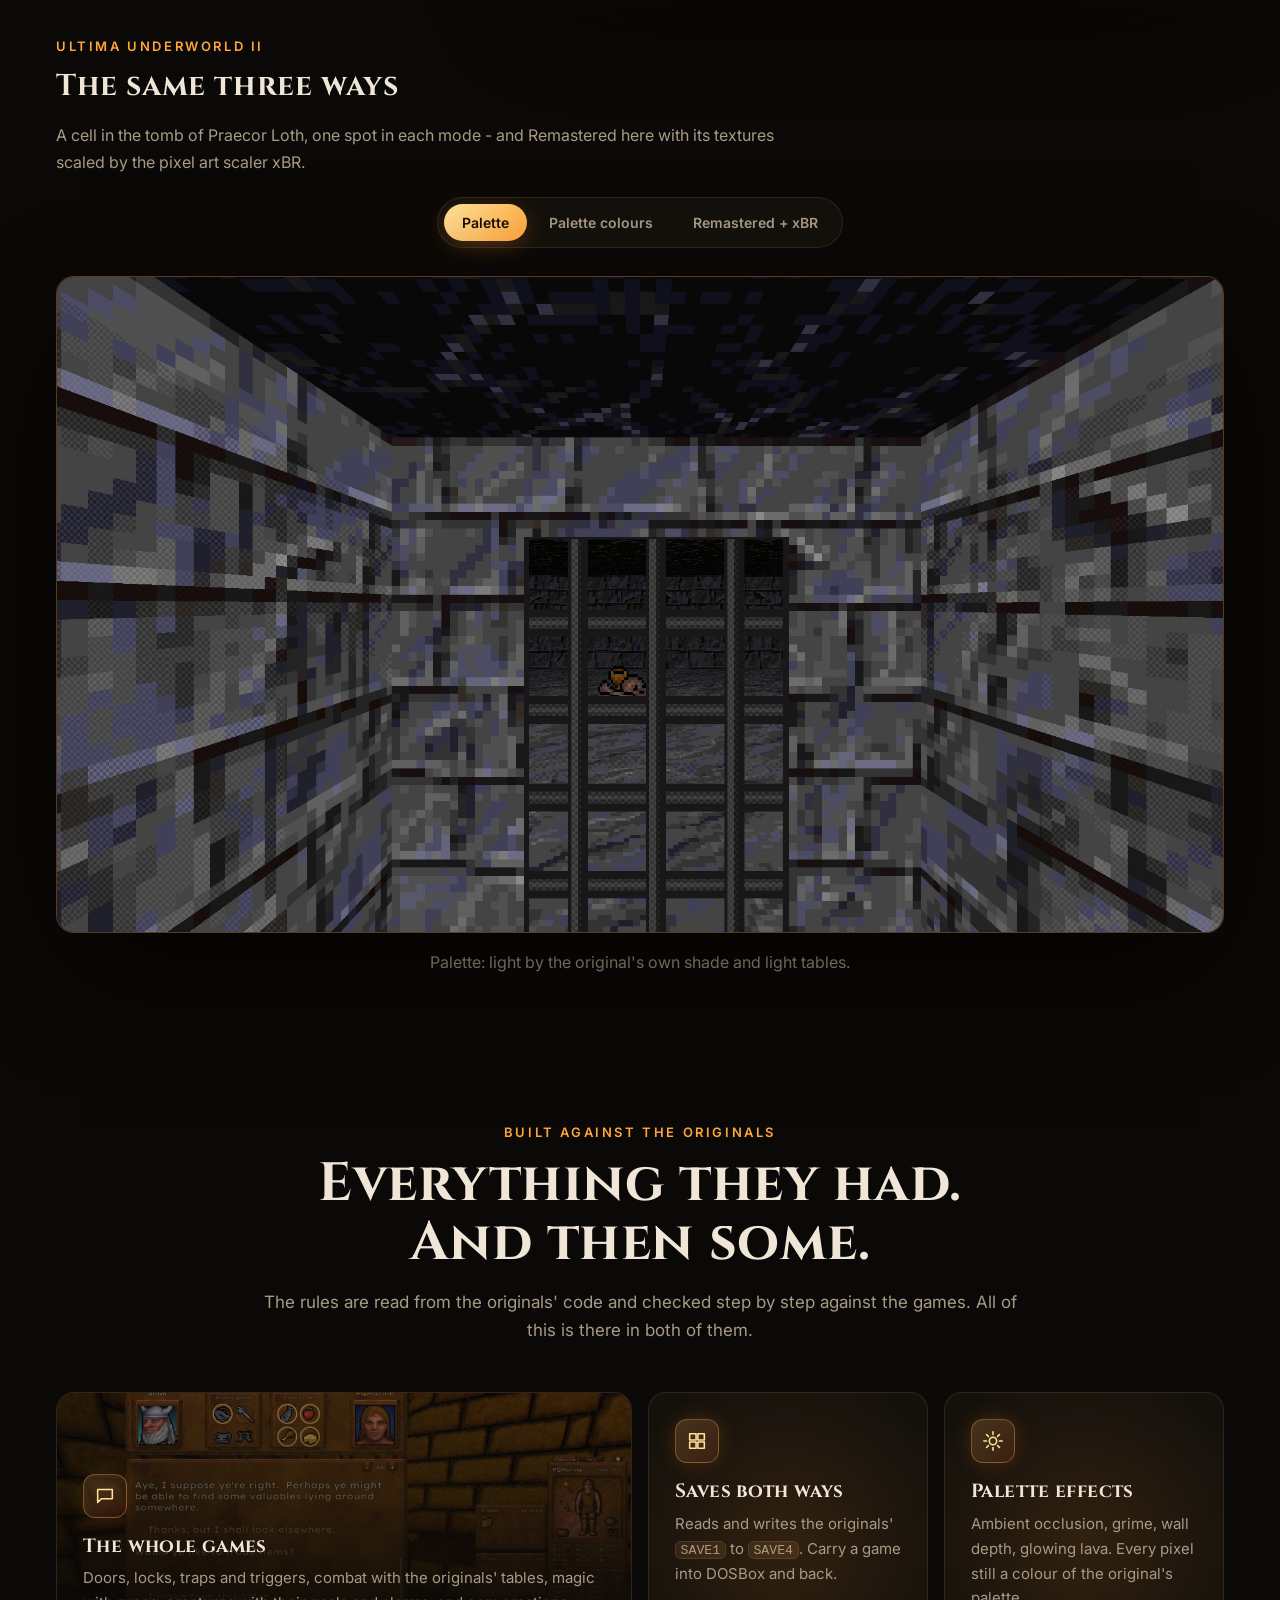
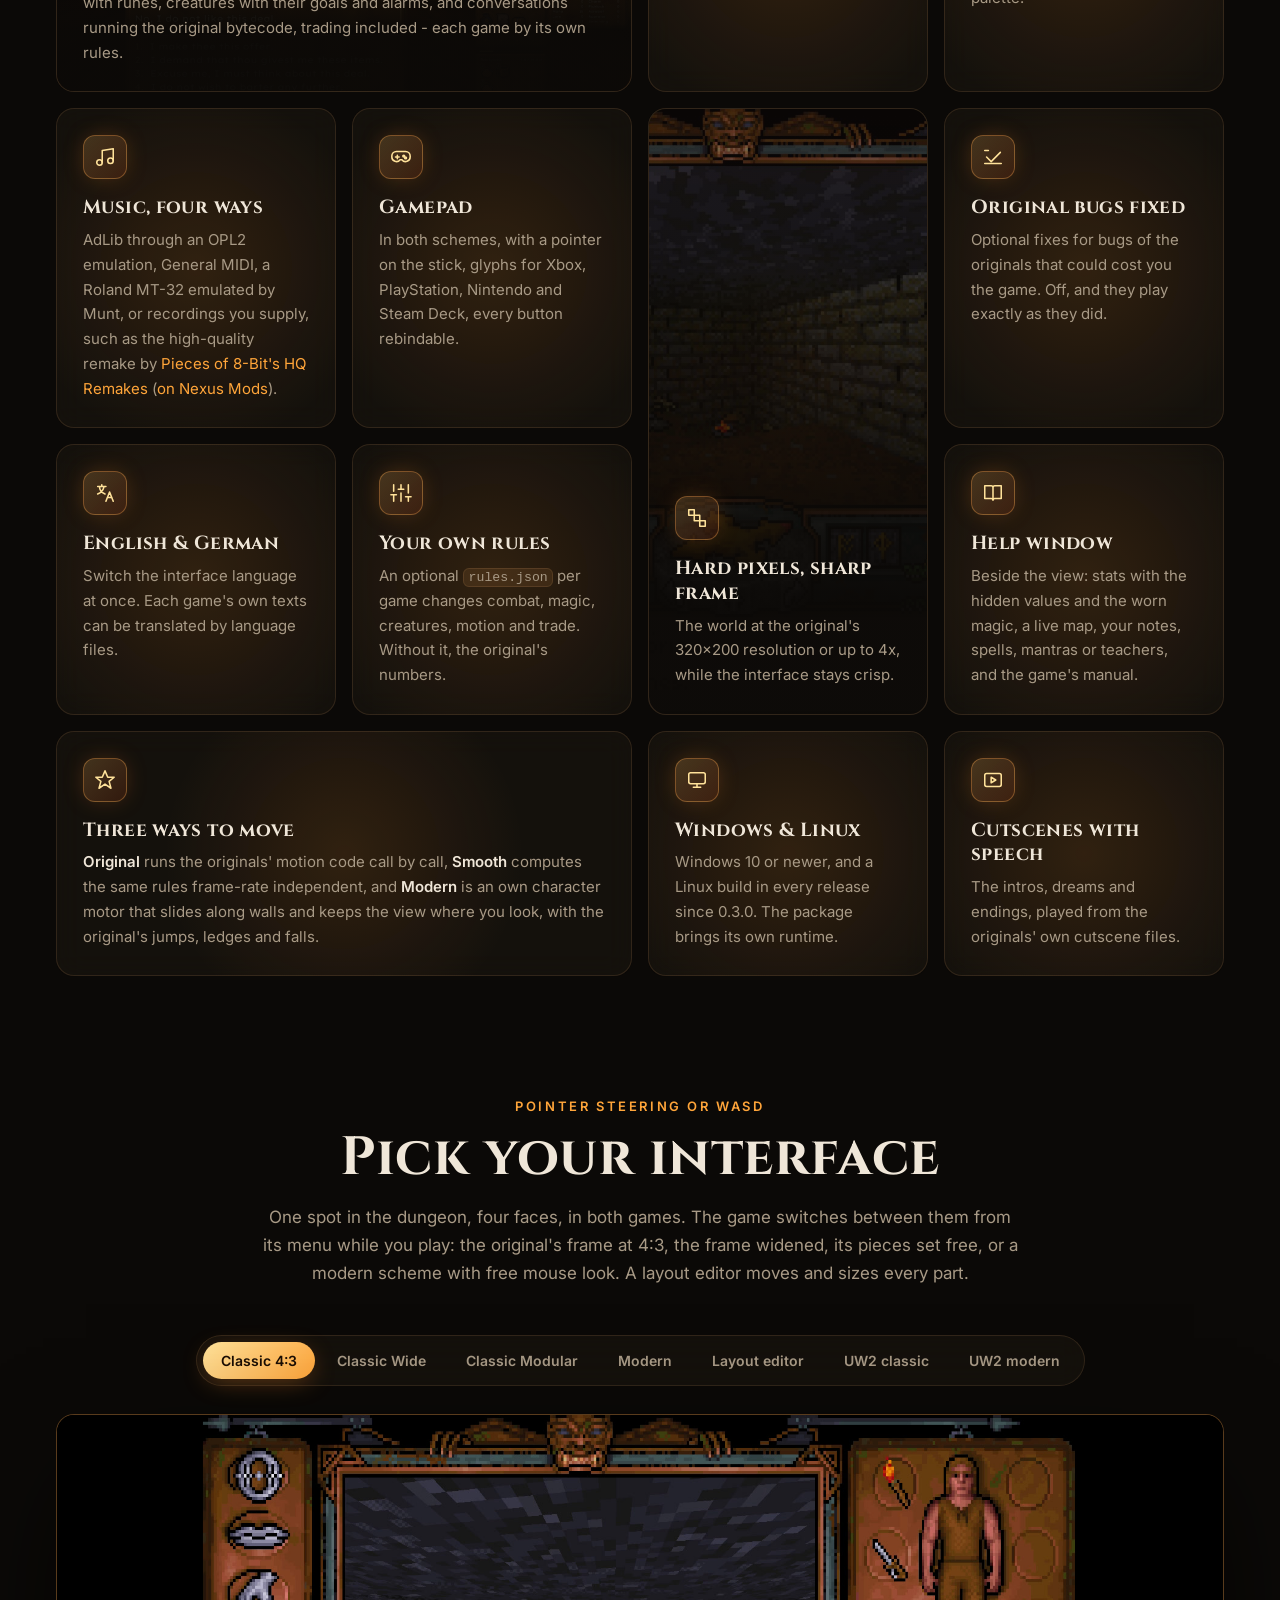
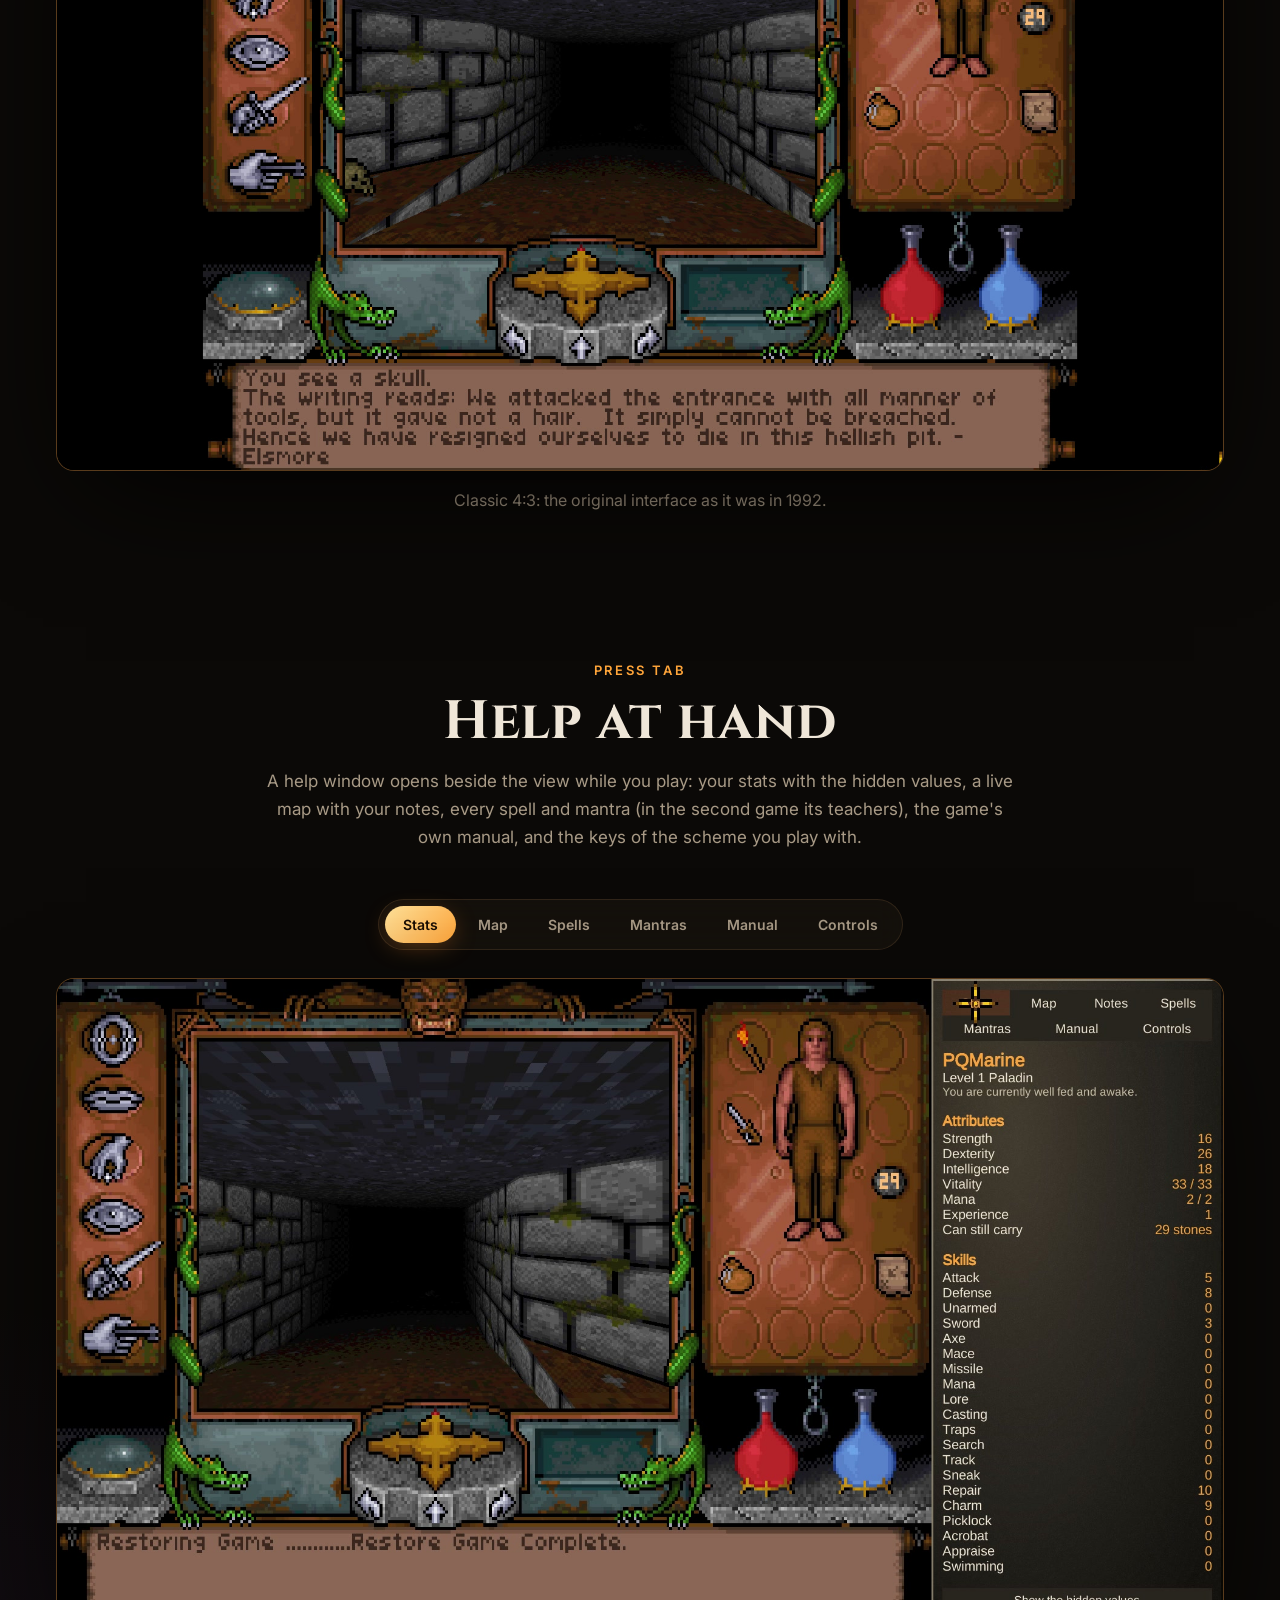
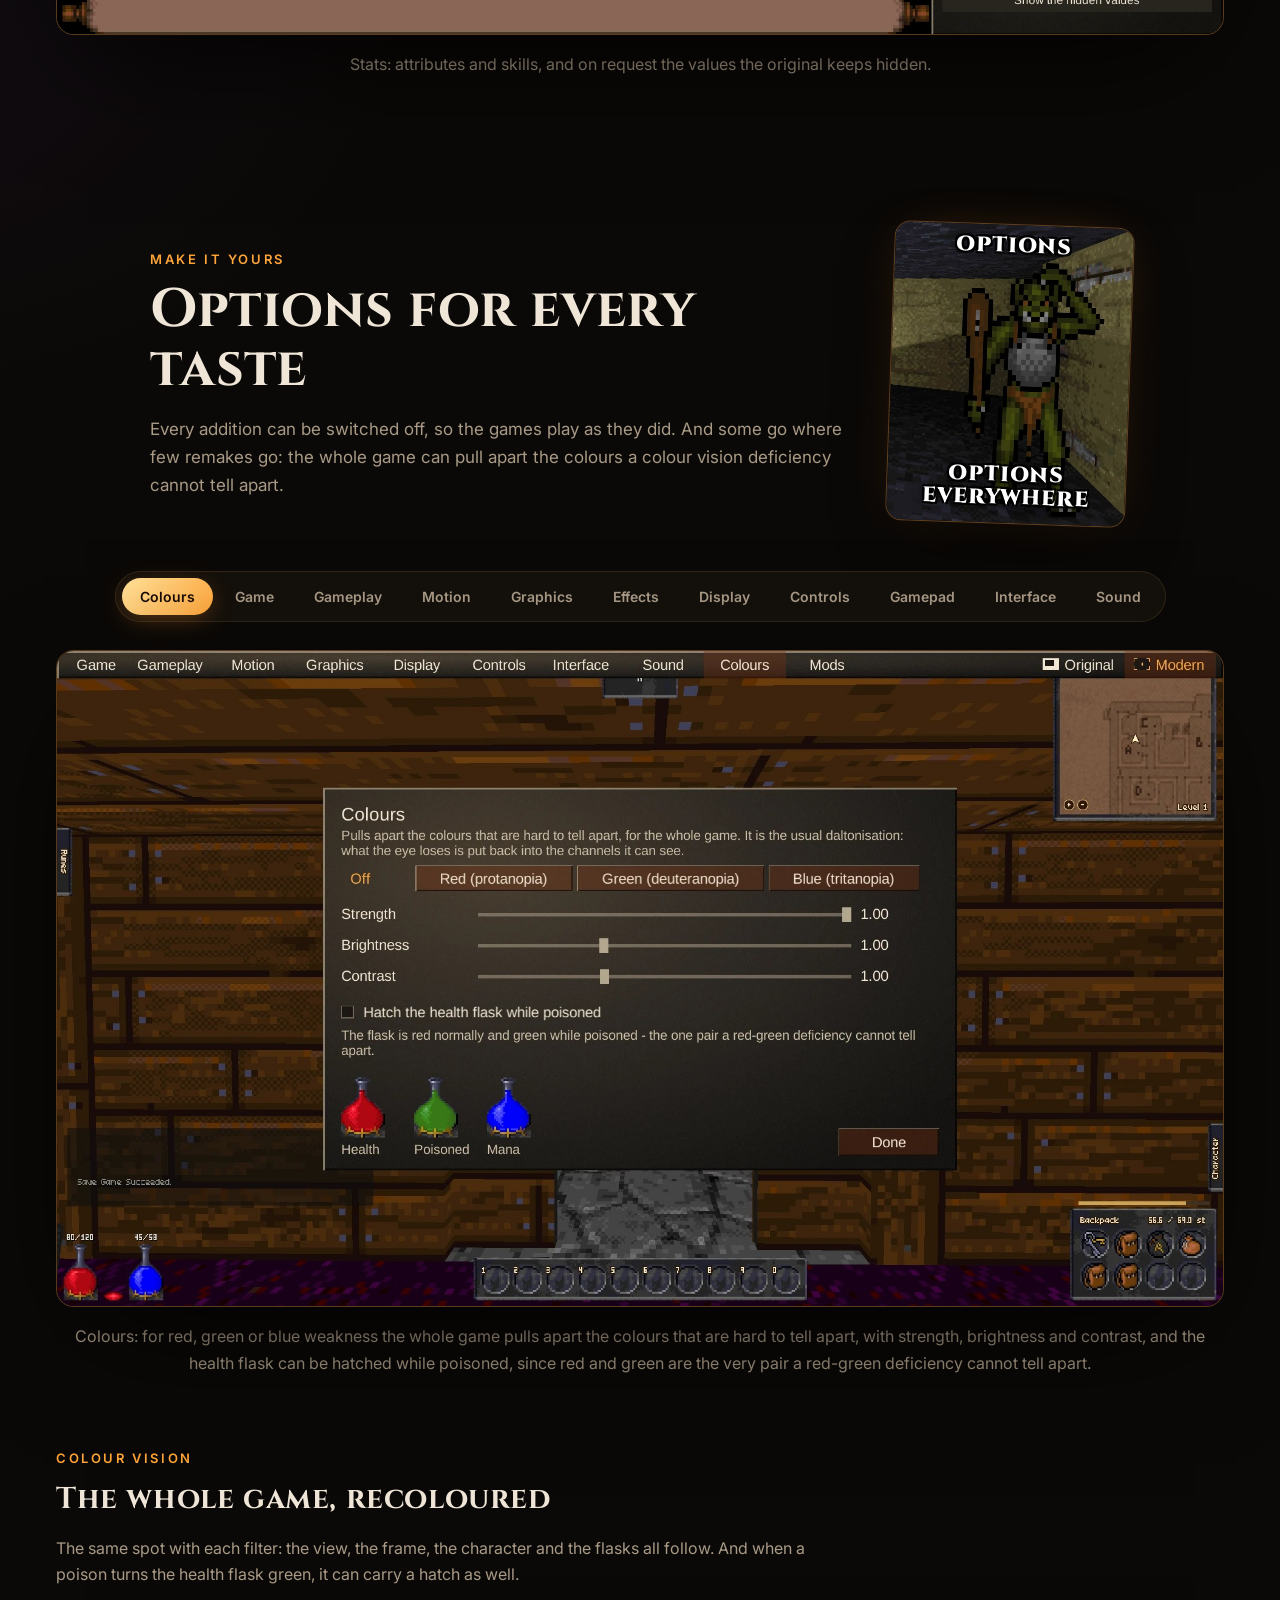
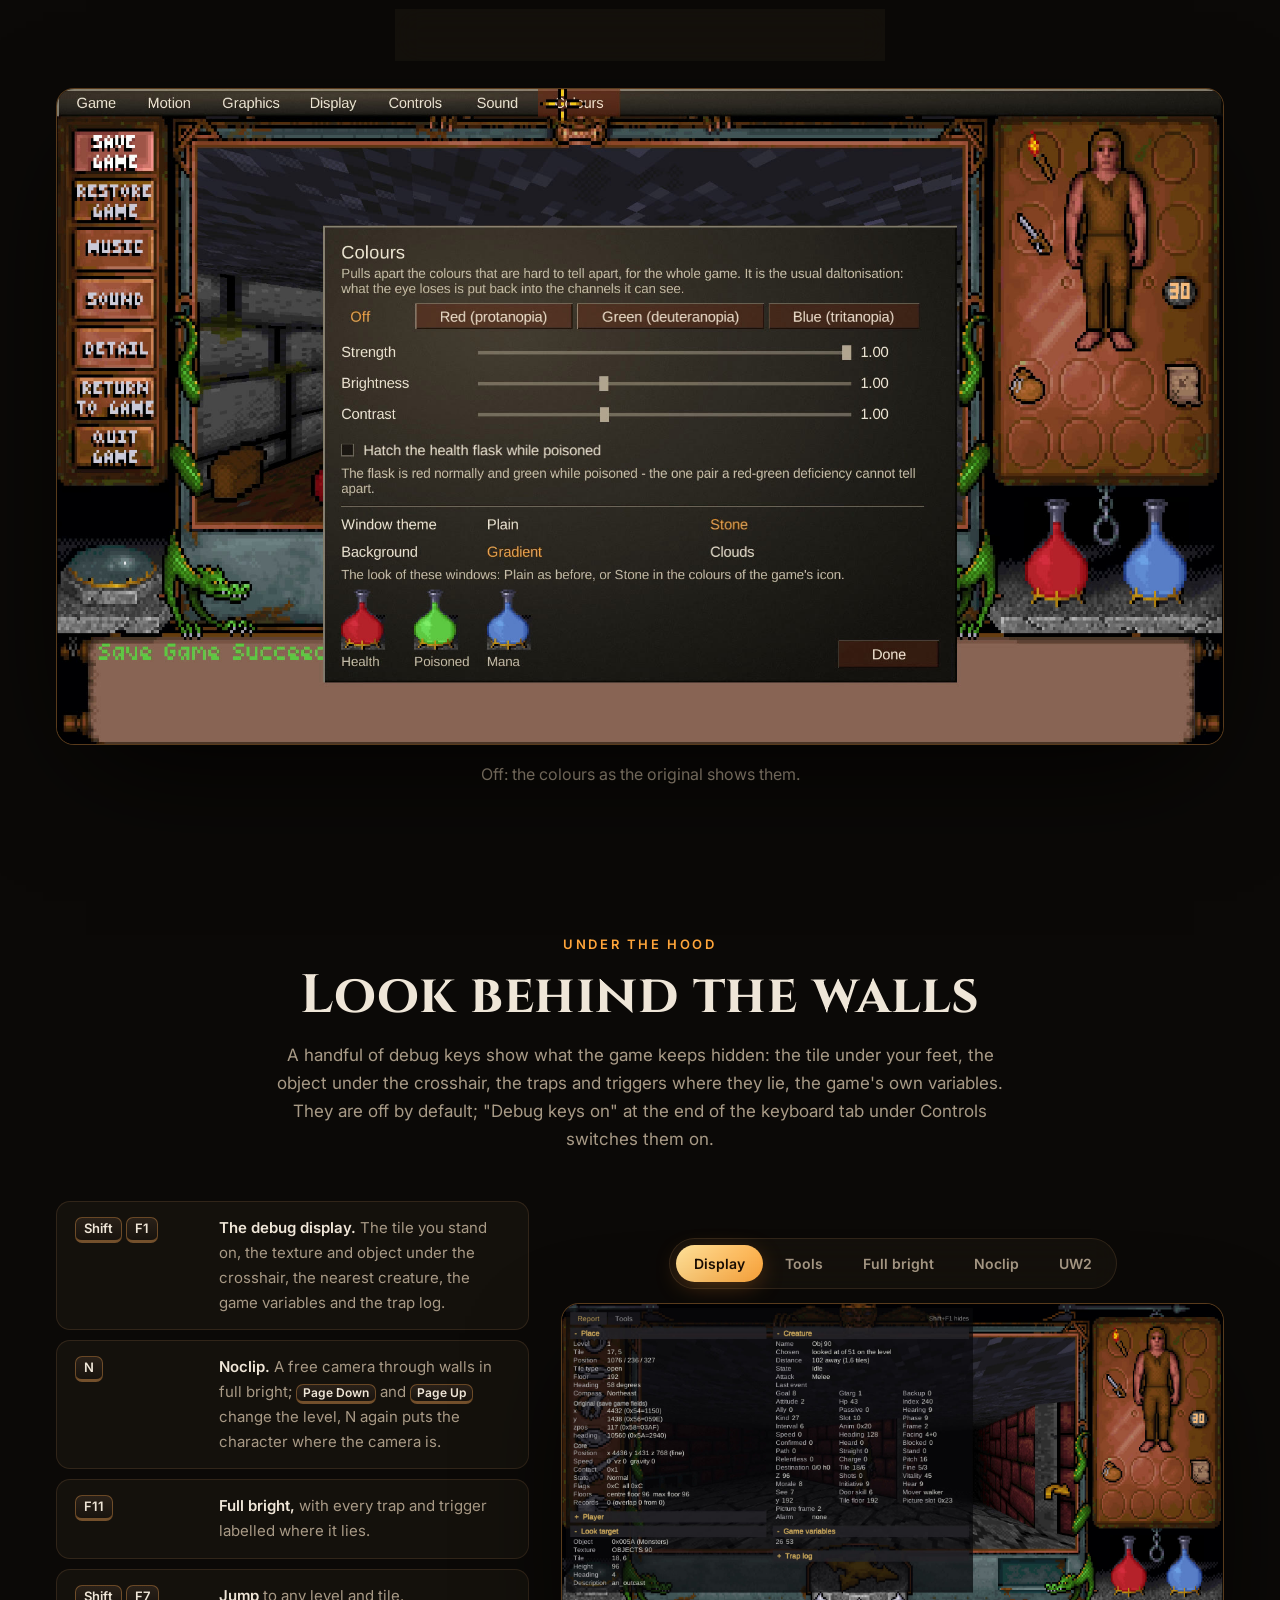
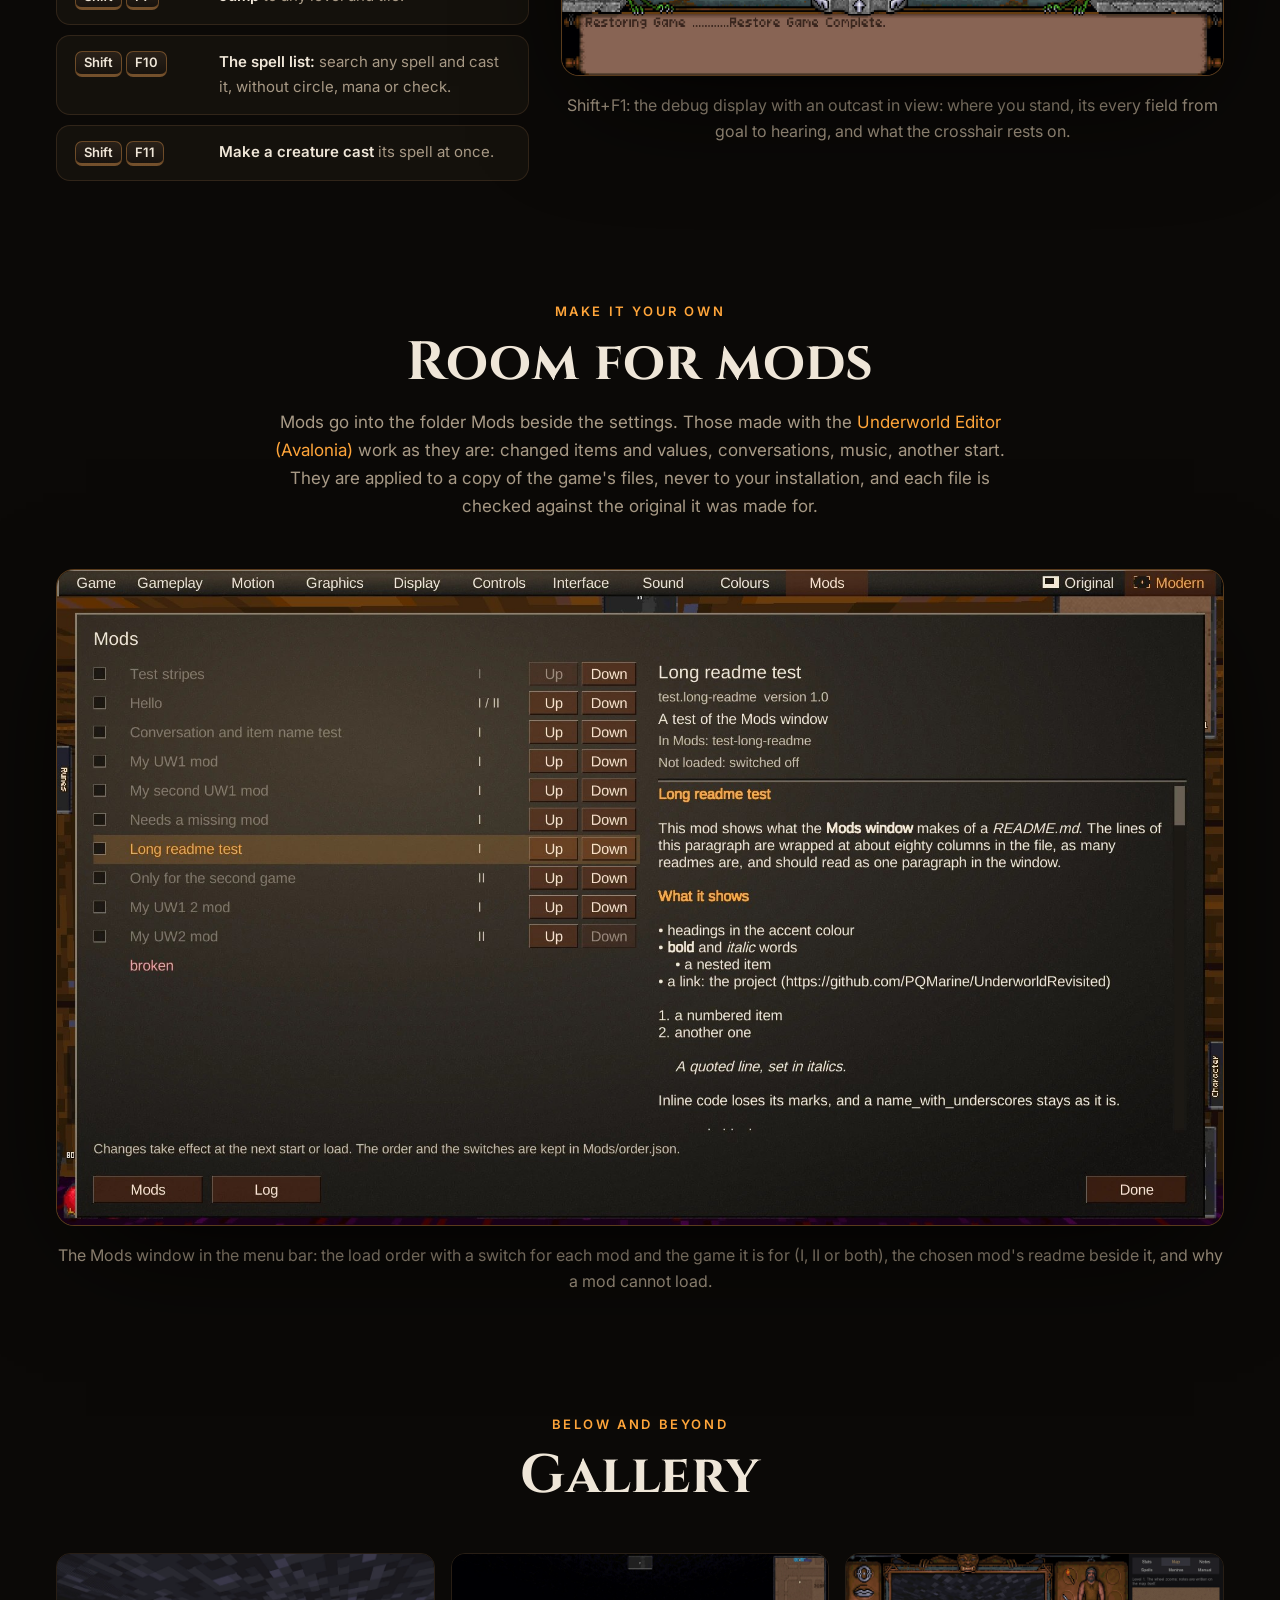
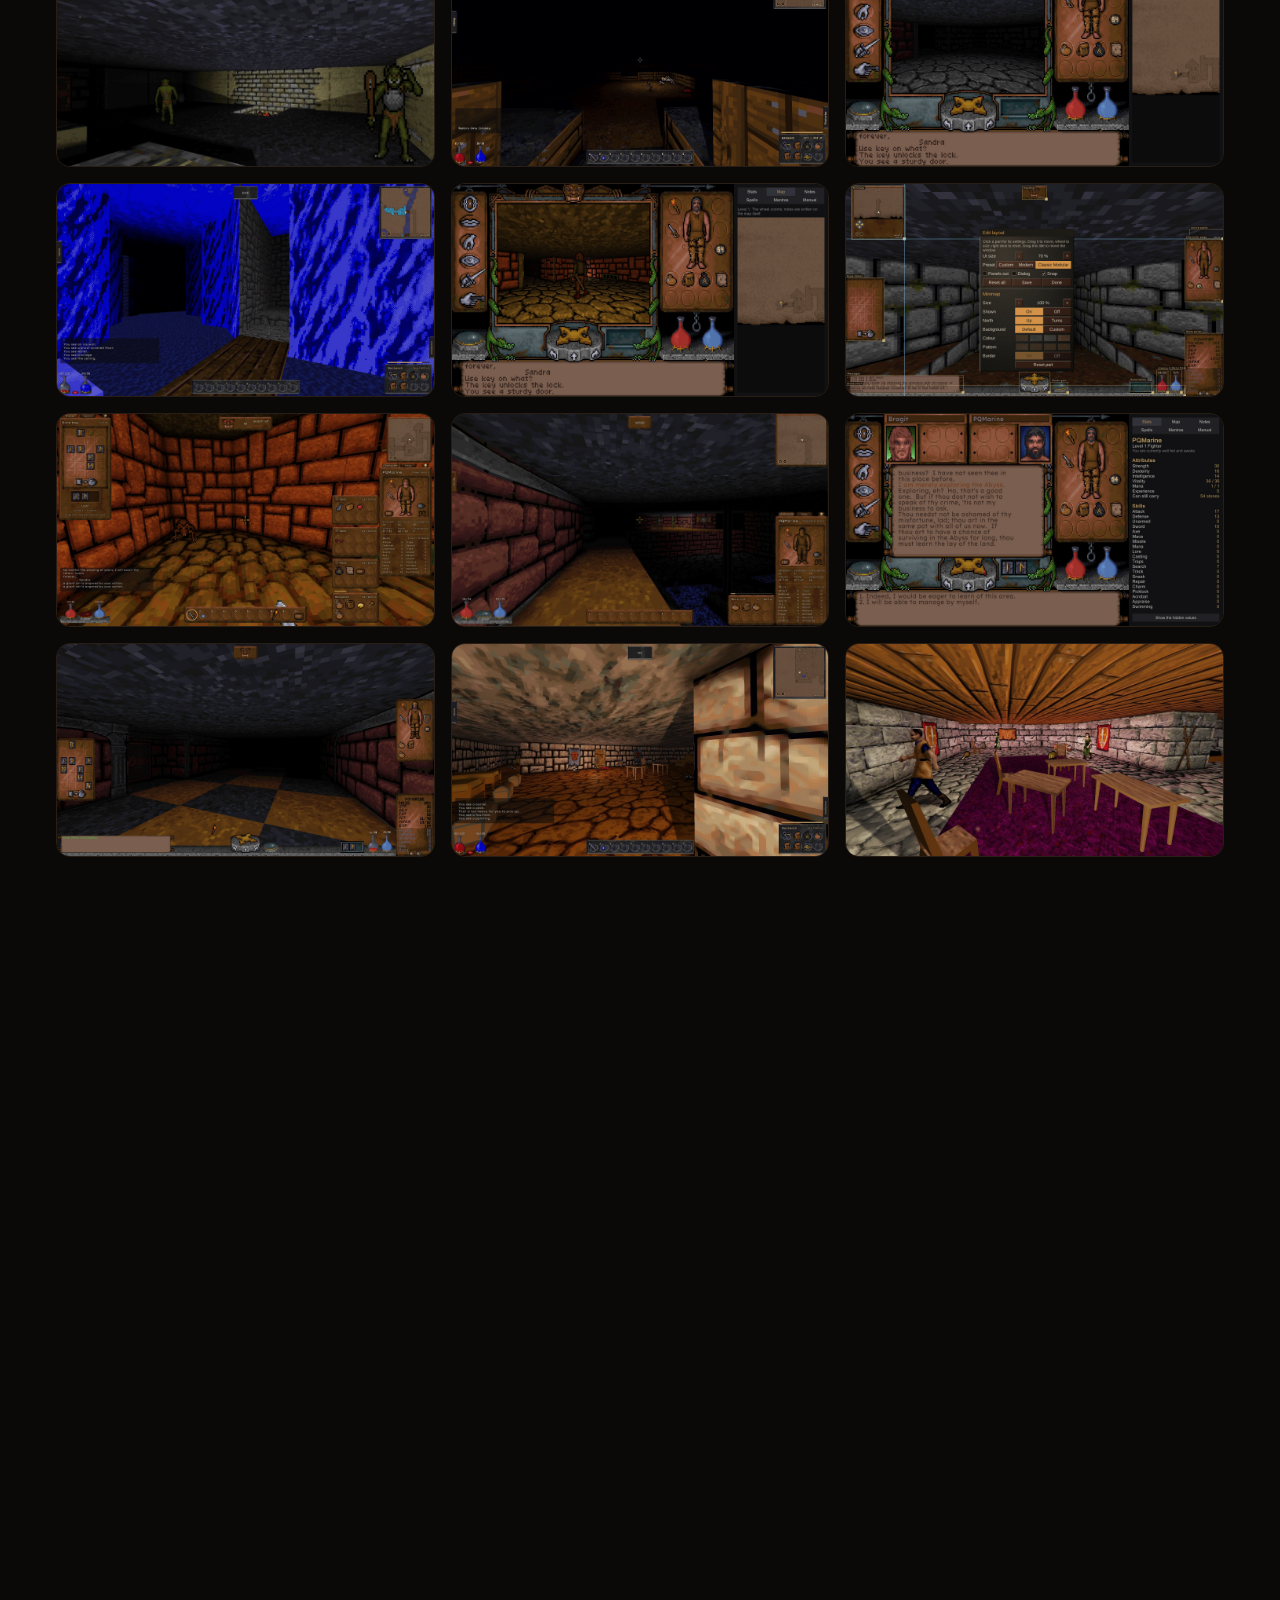
==== commit 59a7e755: "Timeline: 0.26.0 UW2 beta, version 0.26.0" ====
--- a/index.html
+++ b/index.html
@@ -168,7 +168,7 @@
       <div class="hero-cta reveal">
         <a class="btn btn-primary" href="https://github.com/PQMarine/UnderworldRevisited/releases/latest">
           <svg viewBox="0 0 24 24" width="18" height="18" aria-hidden="true"><path fill="none" stroke="currentColor" stroke-width="2" stroke-linecap="round" stroke-linejoin="round" d="M12 3v12m0 0l-5-5m5 5l5-5M4 19h16"/></svg>
-          Download <span class="version" data-version>0.25.0</span>
+          Download <span class="version" data-version>0.26.0</span>
         </a>
         <a class="btn btn-ghost" href="#games">The two games</a>
       </div>
@@ -645,6 +645,7 @@
       <li class="reveal"><time>0.23.0</time><div><h3>xBR and fixes</h3><p>Remastered can scale the walls, floors and ceilings with the pixel art scaler xBR, which gives them a painted look, and creatures, things and the weapon in the hand with rounded outlines and a hard edge. Things on a raised floor no longer show through the step up to it, and conversations name every entry of a list. In the second game the help shows the worn magic, the ice has a relief slider, and many fixes came from a play-through against the original.</p></div></li>
       <li class="reveal"><time>0.24.0</time><div><h3>UW2 interface</h3><p>The second game now has the first game's modern interface, drawn from its own art: the bags, the action bar, the rune panel, the character and stats pages, the presets Classic Modular and Classic Wide, and the layout editor. The classic screen's widescreen switch works in the second game too. Remastered draws its textures as the original's pixels, smooth or with xBR, for walls and things alike.</p></div></li>
       <li class="reveal"><time>0.25.0</time><div><h3>UW2 interface checked</h3><p>The second game's classic interface checked against the original, area by area: the view's height, the compass, the gargoyle's eyes, the flasks' bubbles, the messages of the bags and more now match it. Several fixes reach the first game too: the flasks, the map notes, the scroll's edges and the reach of the light in the Palette mode.</p></div></li>
+      <li class="reveal"><time>0.26.0</time><div><h3>UW2 beta</h3><p>Ultima Underworld II is in beta: played through to the end and compared with the original, its classic interface checked, the modern interface the first game's. The gamepad reaches all its screens, its texts can be translated, and in Remastered its lava glows. For both games the water's relief now moves with its colours, and doors, bridges and plural names follow the original more closely.</p></div></li>
     </ol>
   </section>
 
@@ -660,7 +661,7 @@
       <div class="step reveal"><span class="step-n">3</span><h3>Play</h3><p>Start <code>UR.exe</code> or <code>UR.x86_64</code>. It finds your EA app, GOG or Steam installations by itself, or asks once for the folder with <code>game.gog</code> or <code>game.bin</code>; <b>Game</b> in the main menu's menu bar switches between the two games. The <a href="https://steamcommunity.com/sharedfiles/filedetails/?id=3834373480" target="_blank" rel="noopener">Steam guide</a> walks through it step by step.</p></div>
     </div>
     <div class="start-cta reveal">
-      <a class="btn btn-primary btn-lg" href="https://github.com/PQMarine/UnderworldRevisited/releases/latest">Download <span data-version>0.25.0</span></a>
+      <a class="btn btn-primary btn-lg" href="https://github.com/PQMarine/UnderworldRevisited/releases/latest">Download <span data-version>0.26.0</span></a>
       <p class="muted">Nothing is written to your installation. Save games stay compatible with the original.</p>
     </div>
   </section>
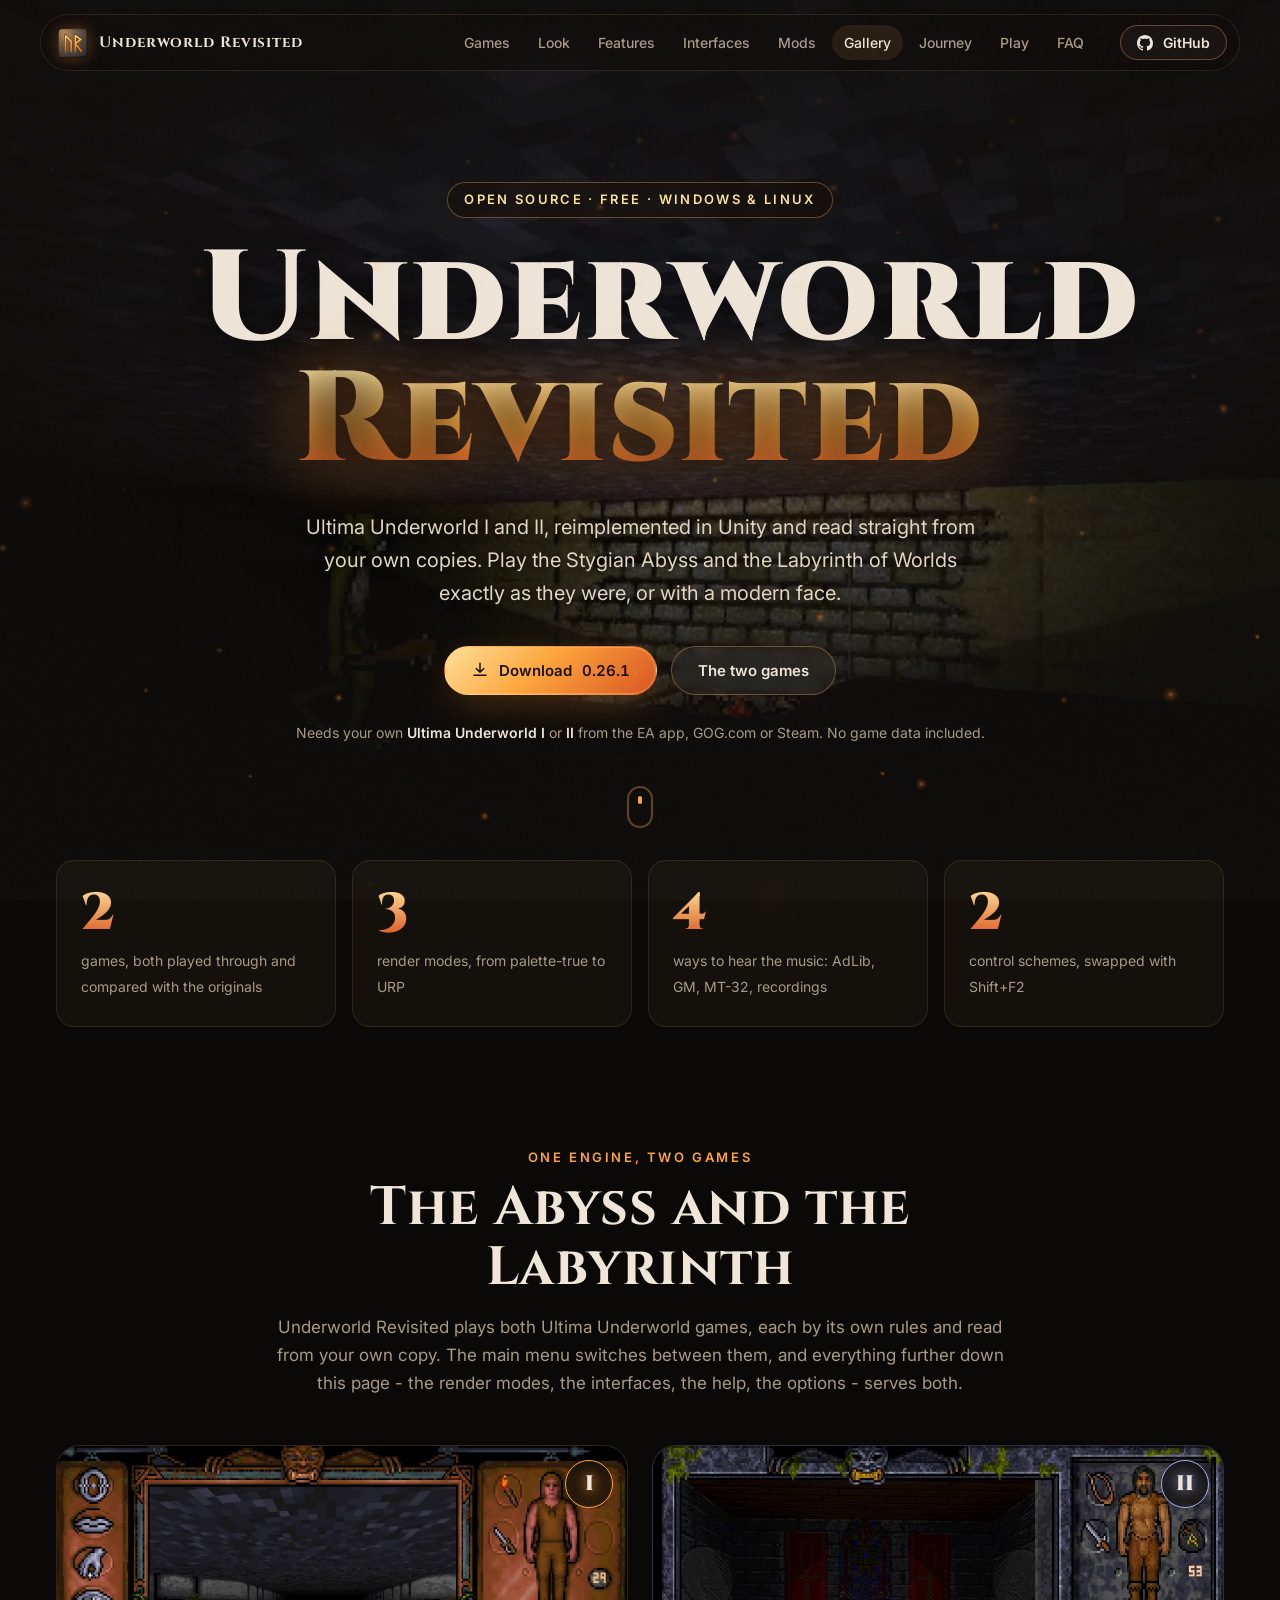
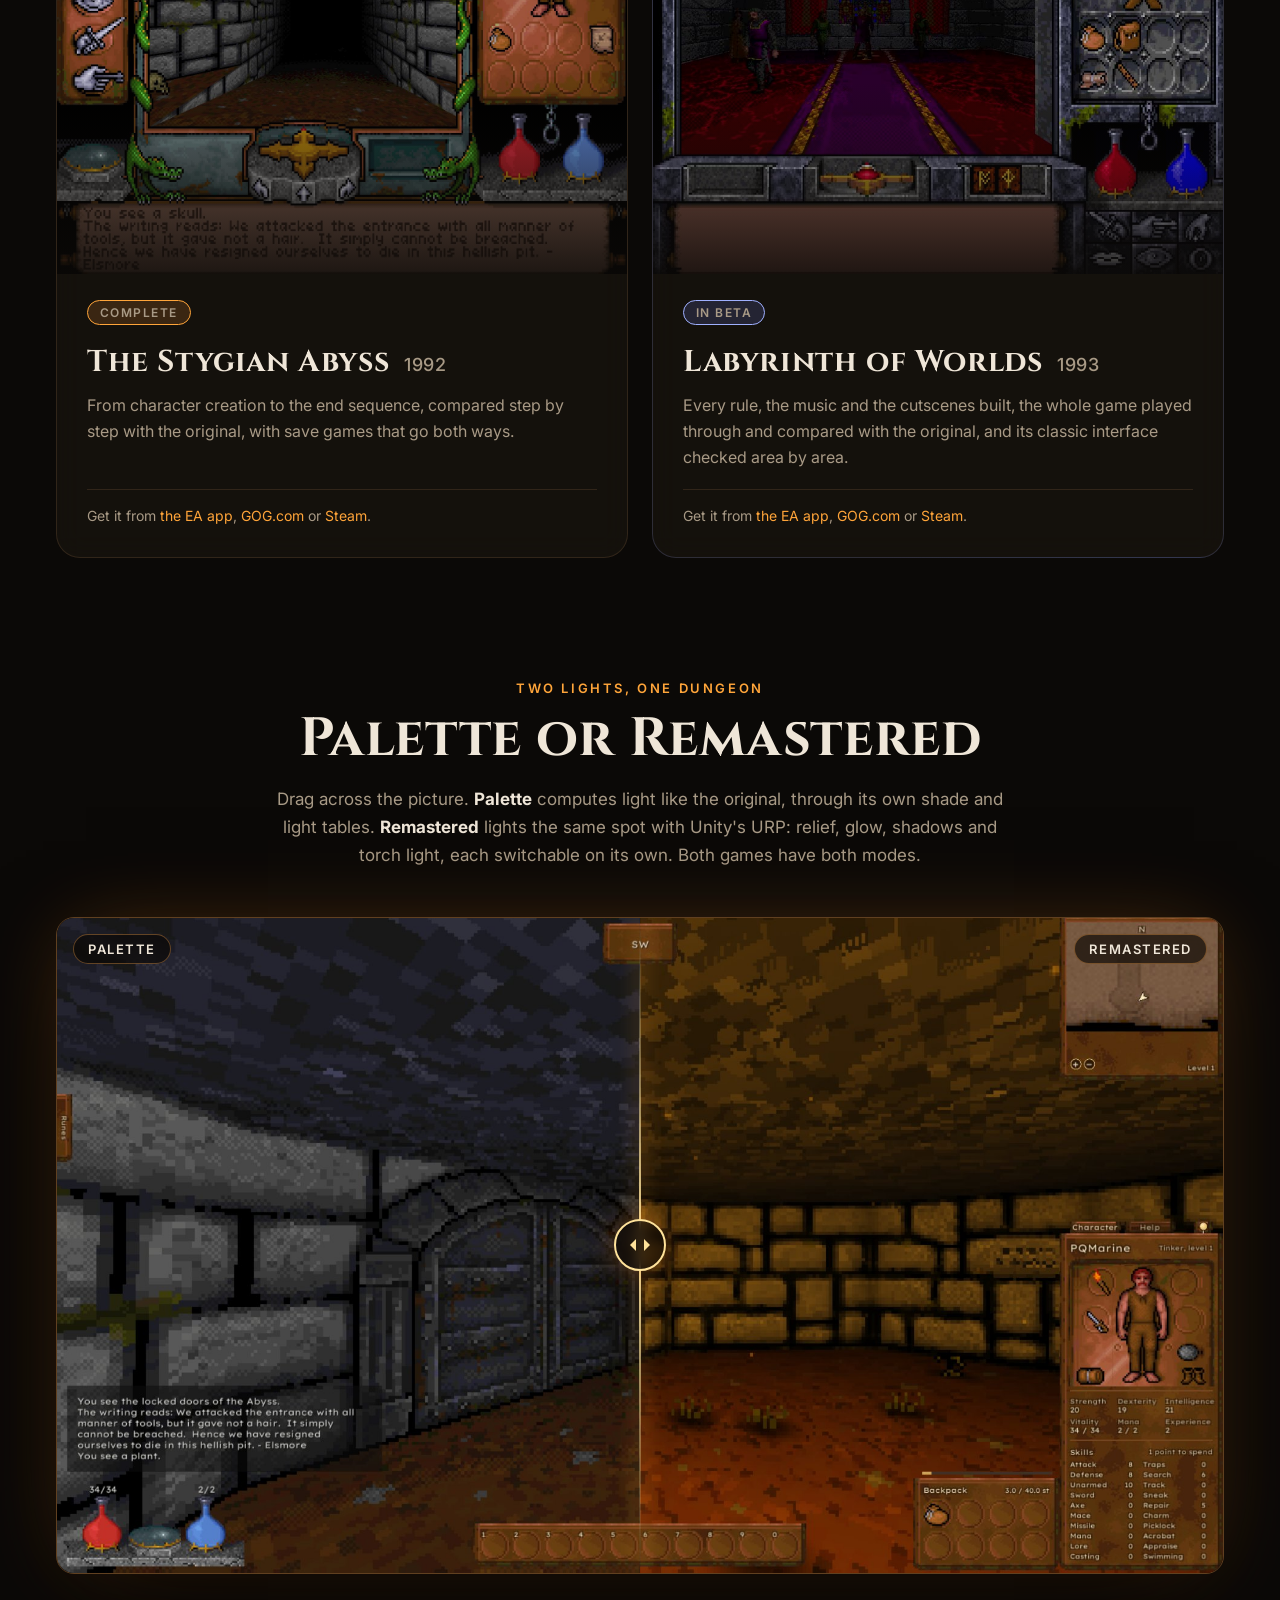
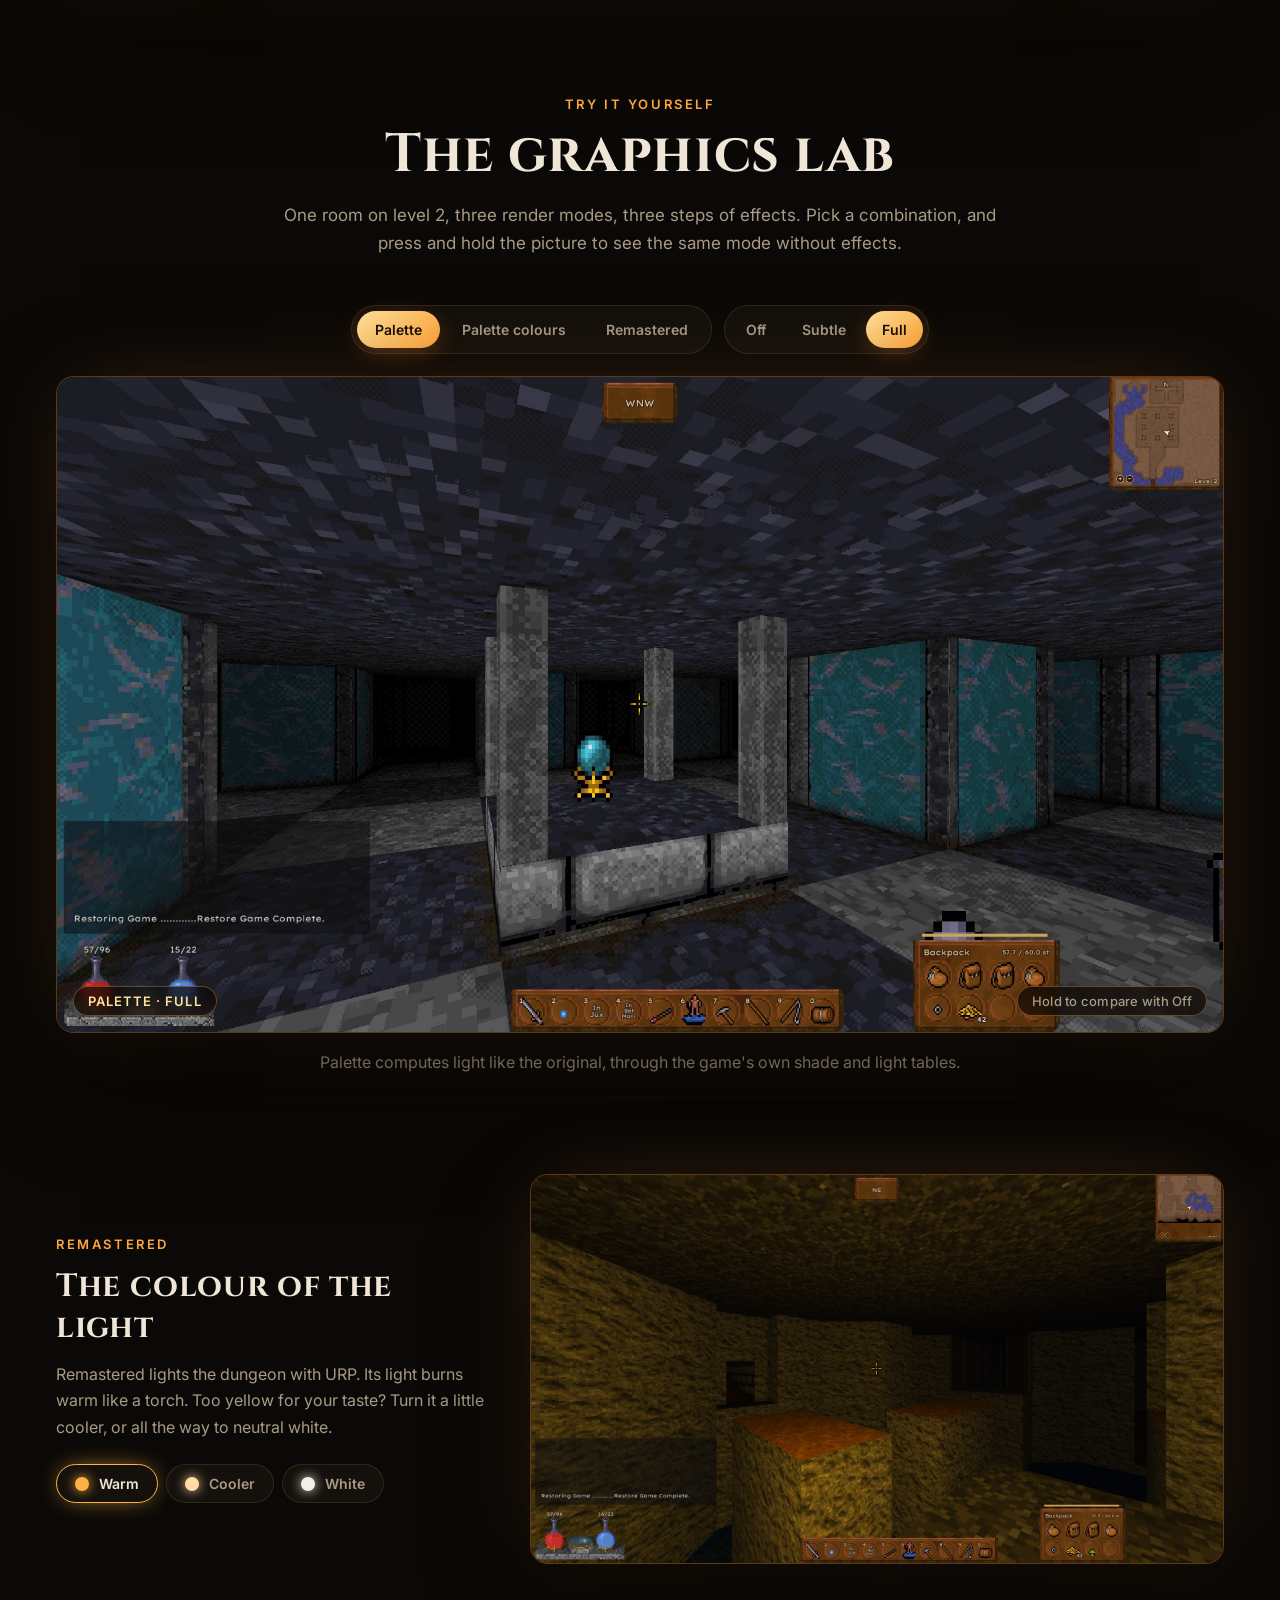
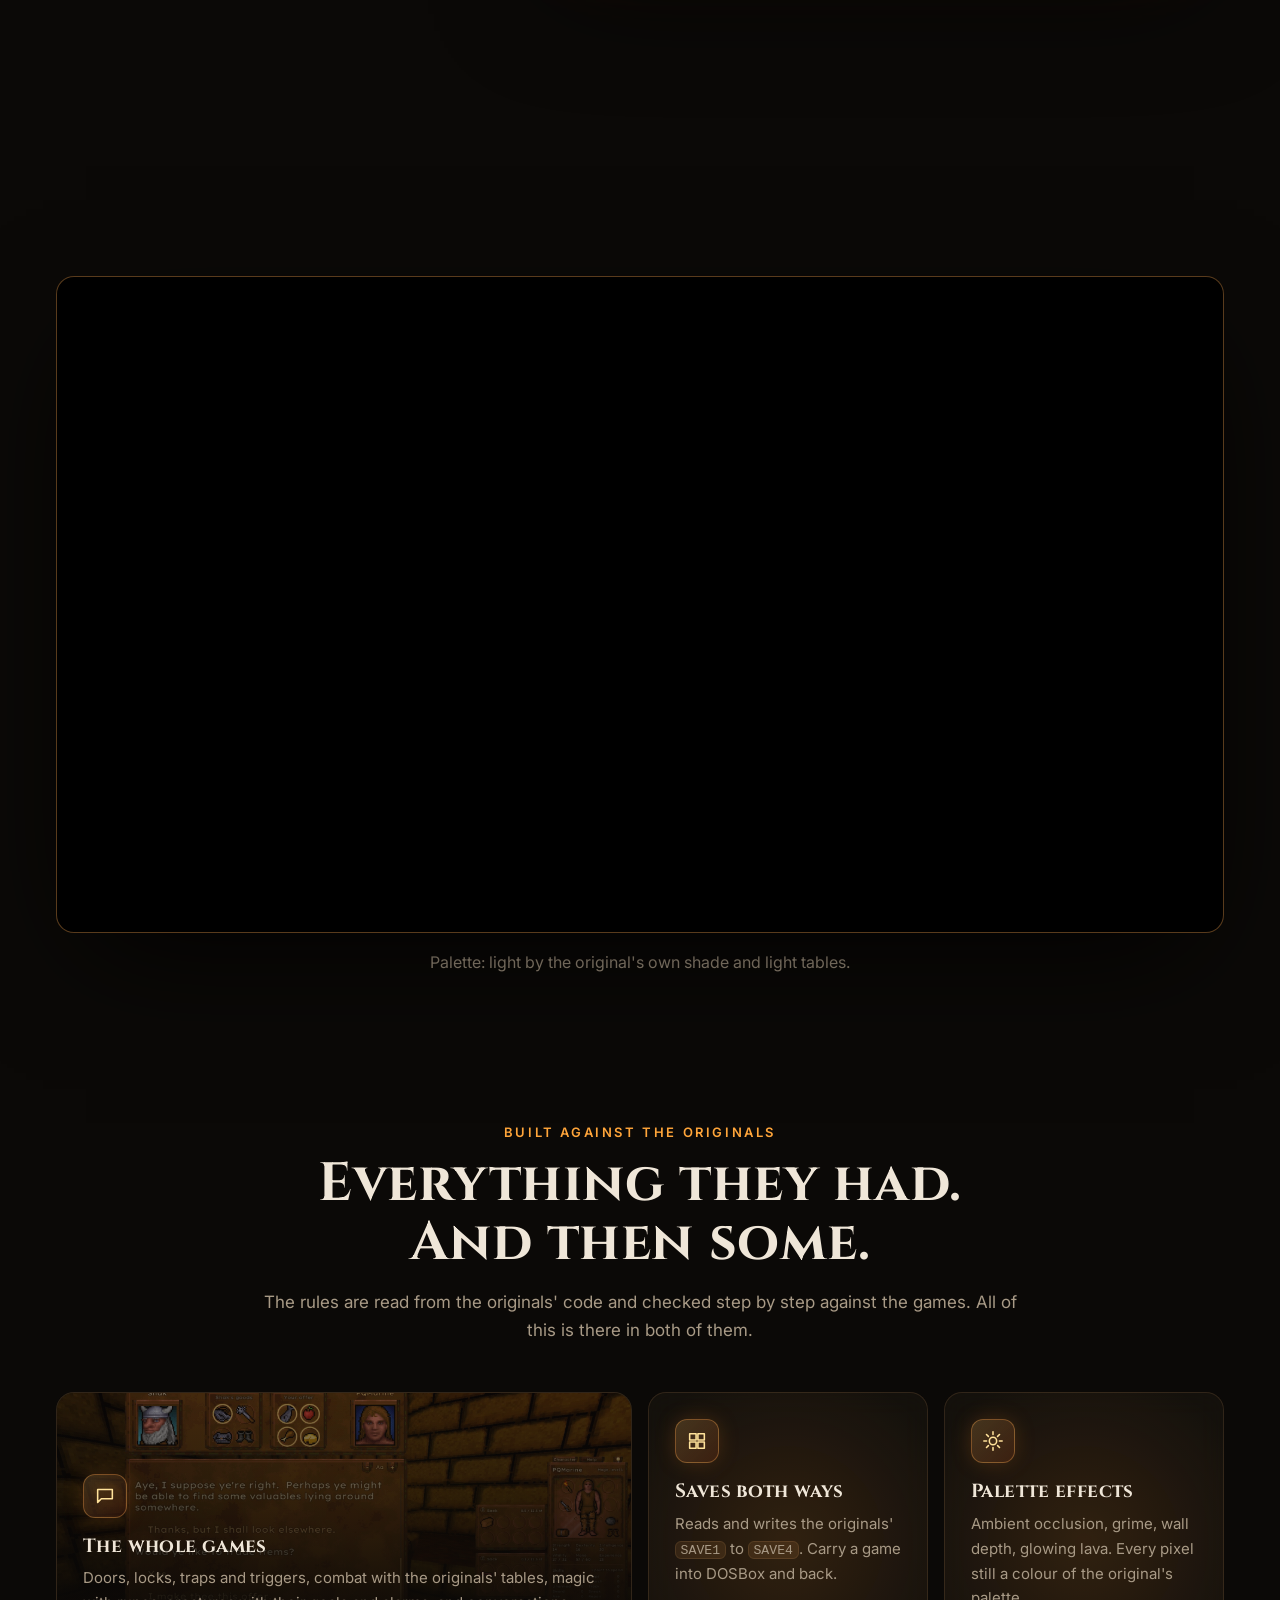
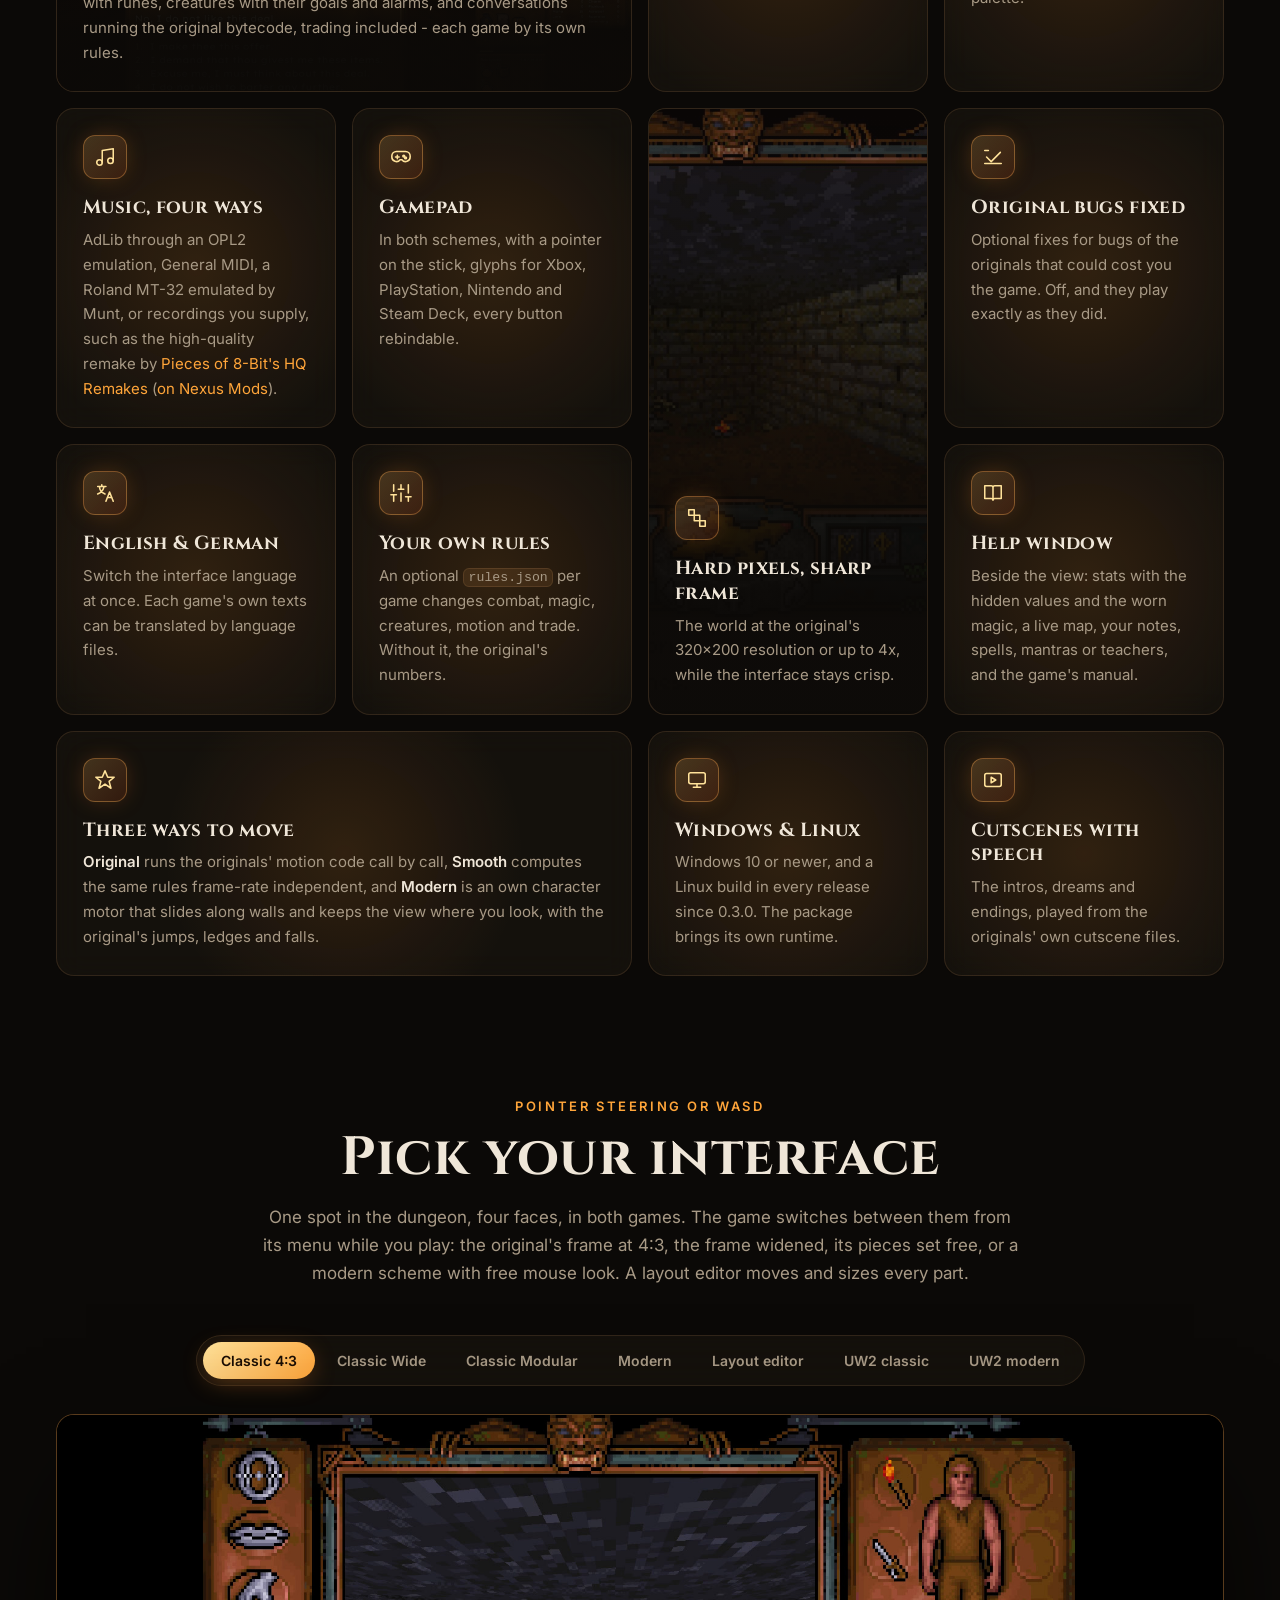
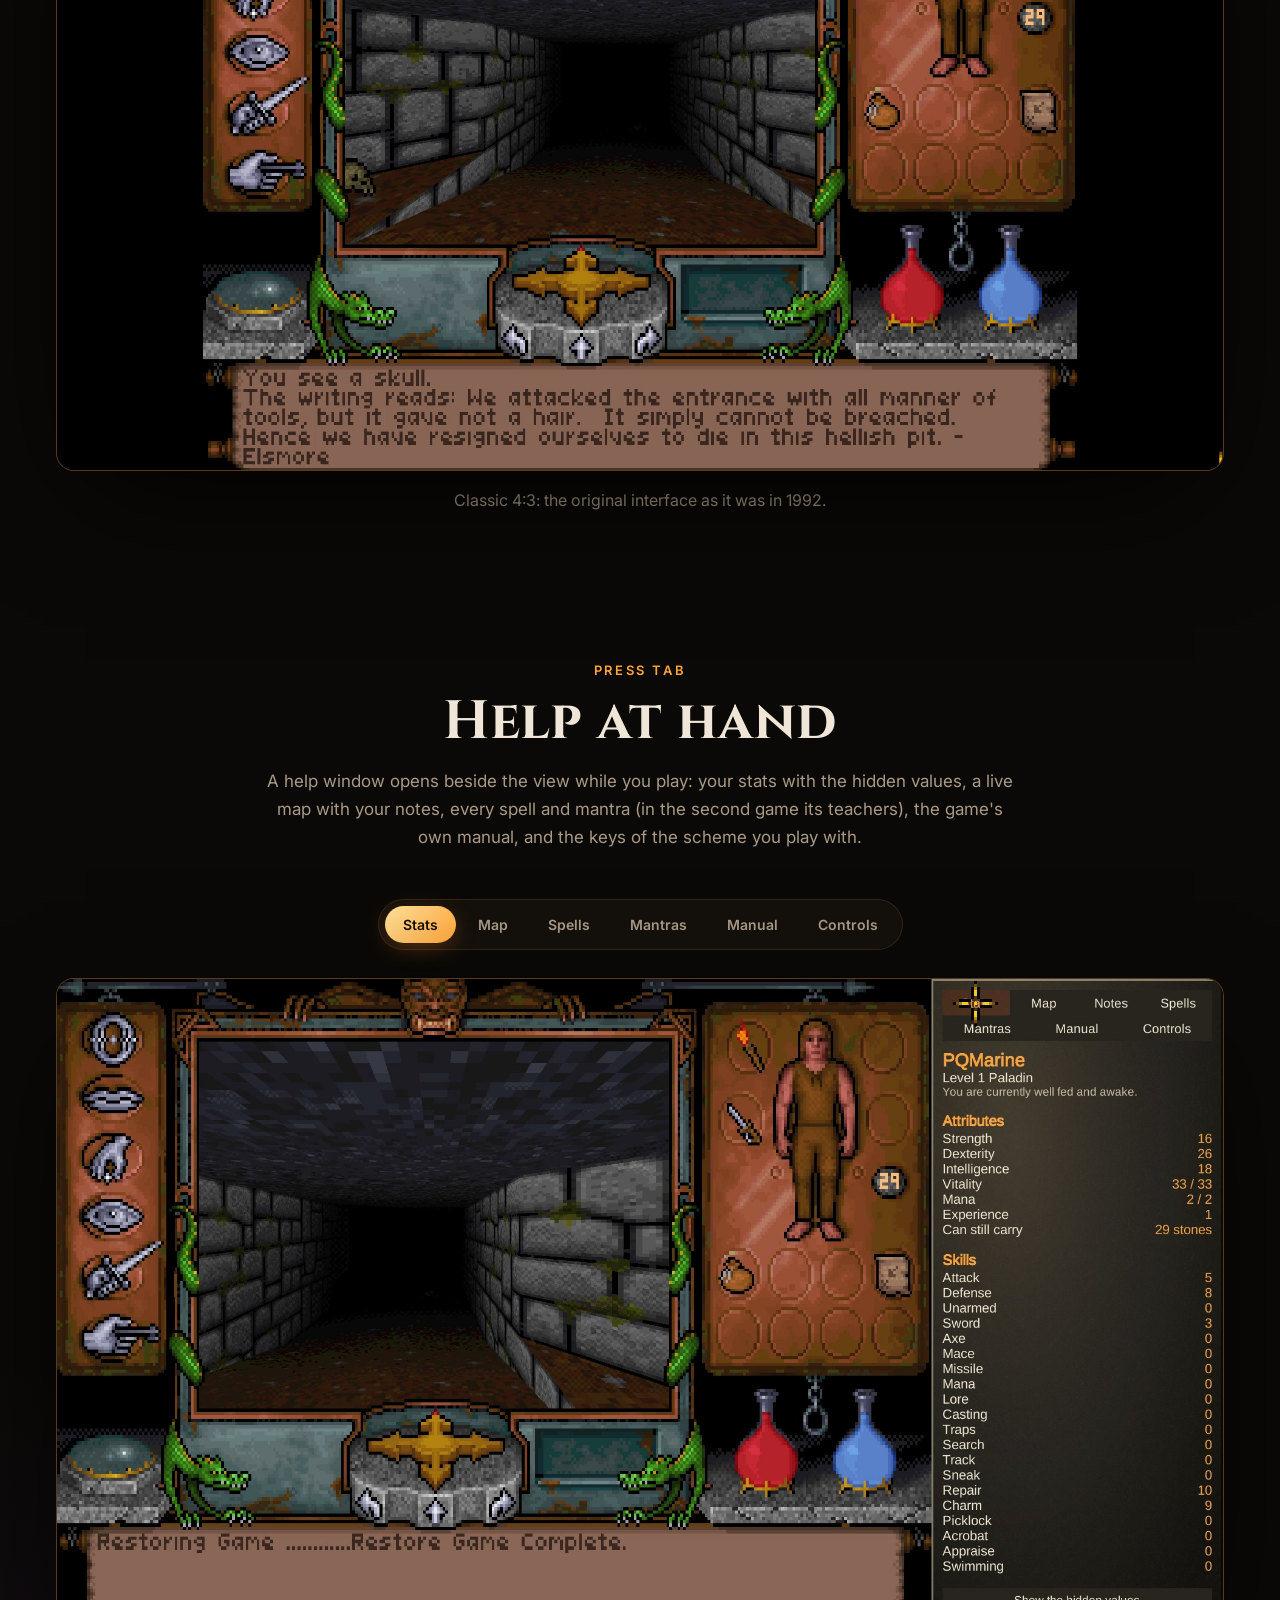
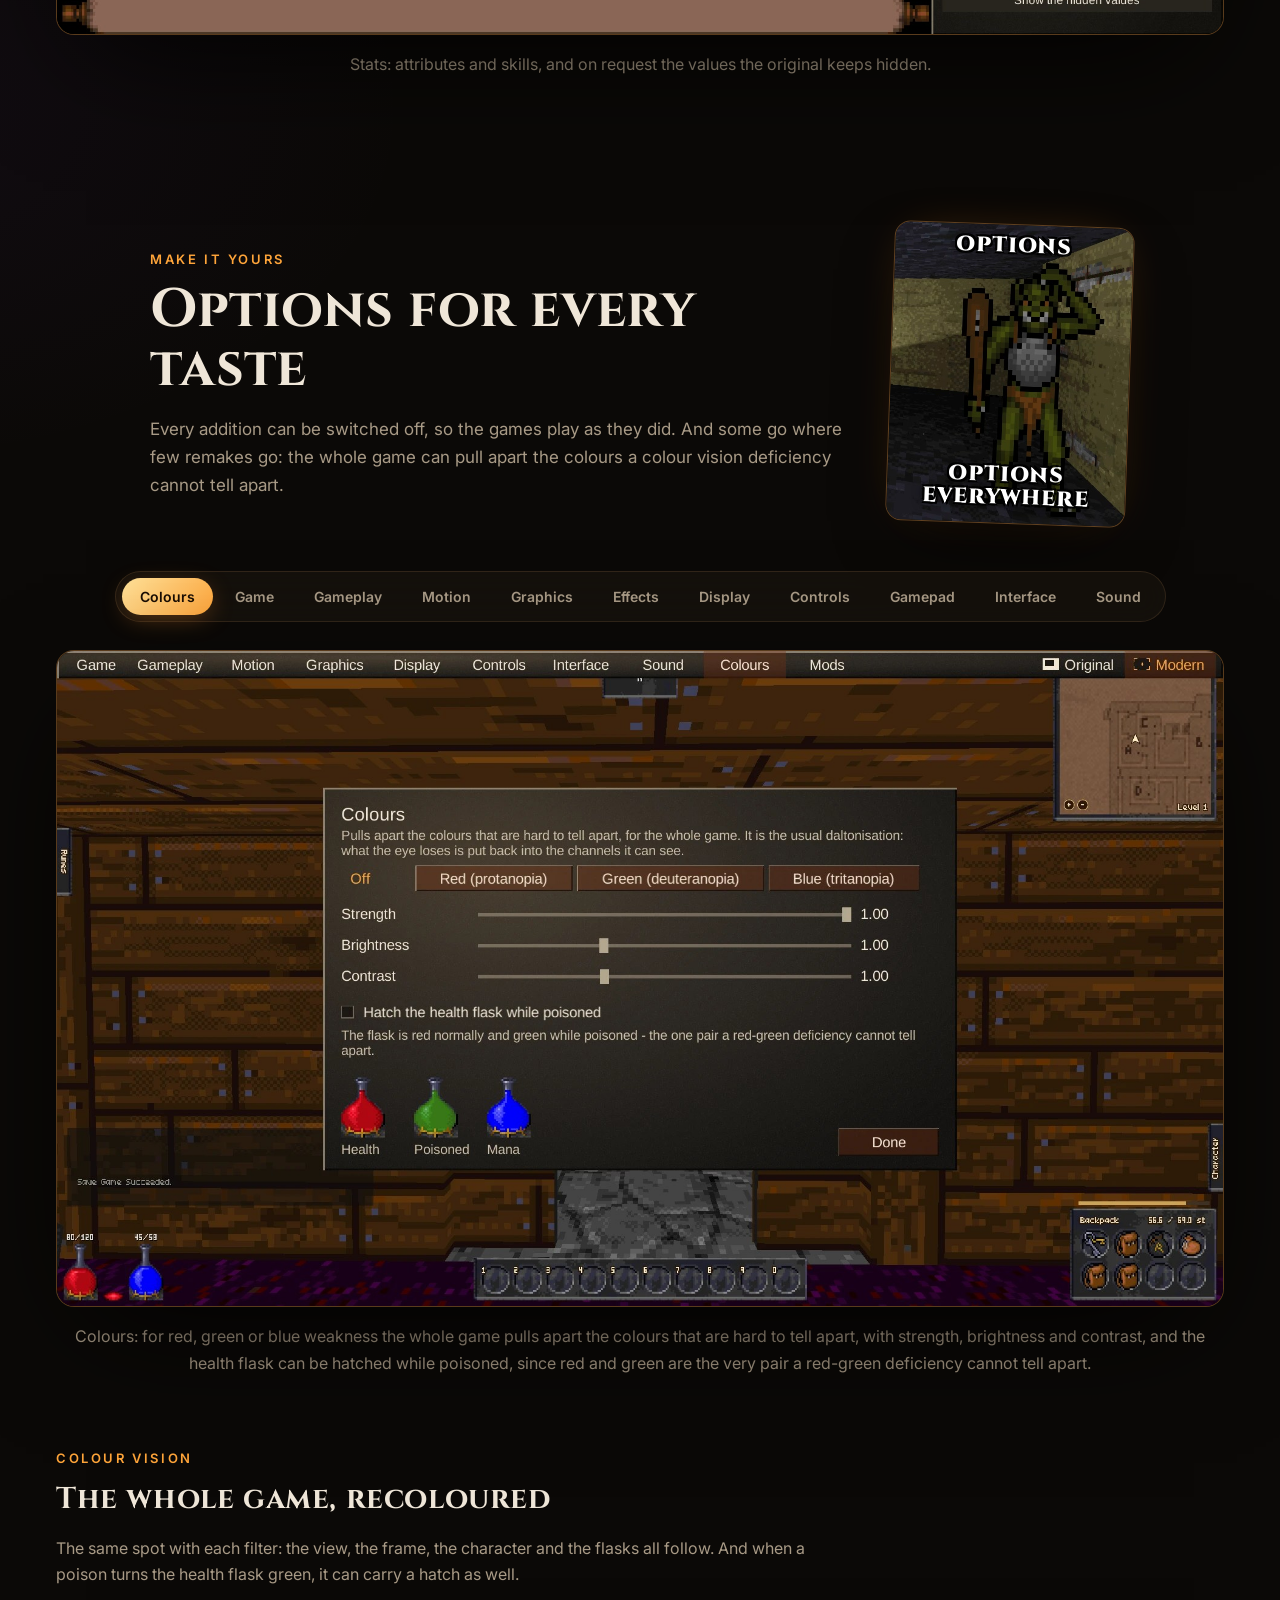
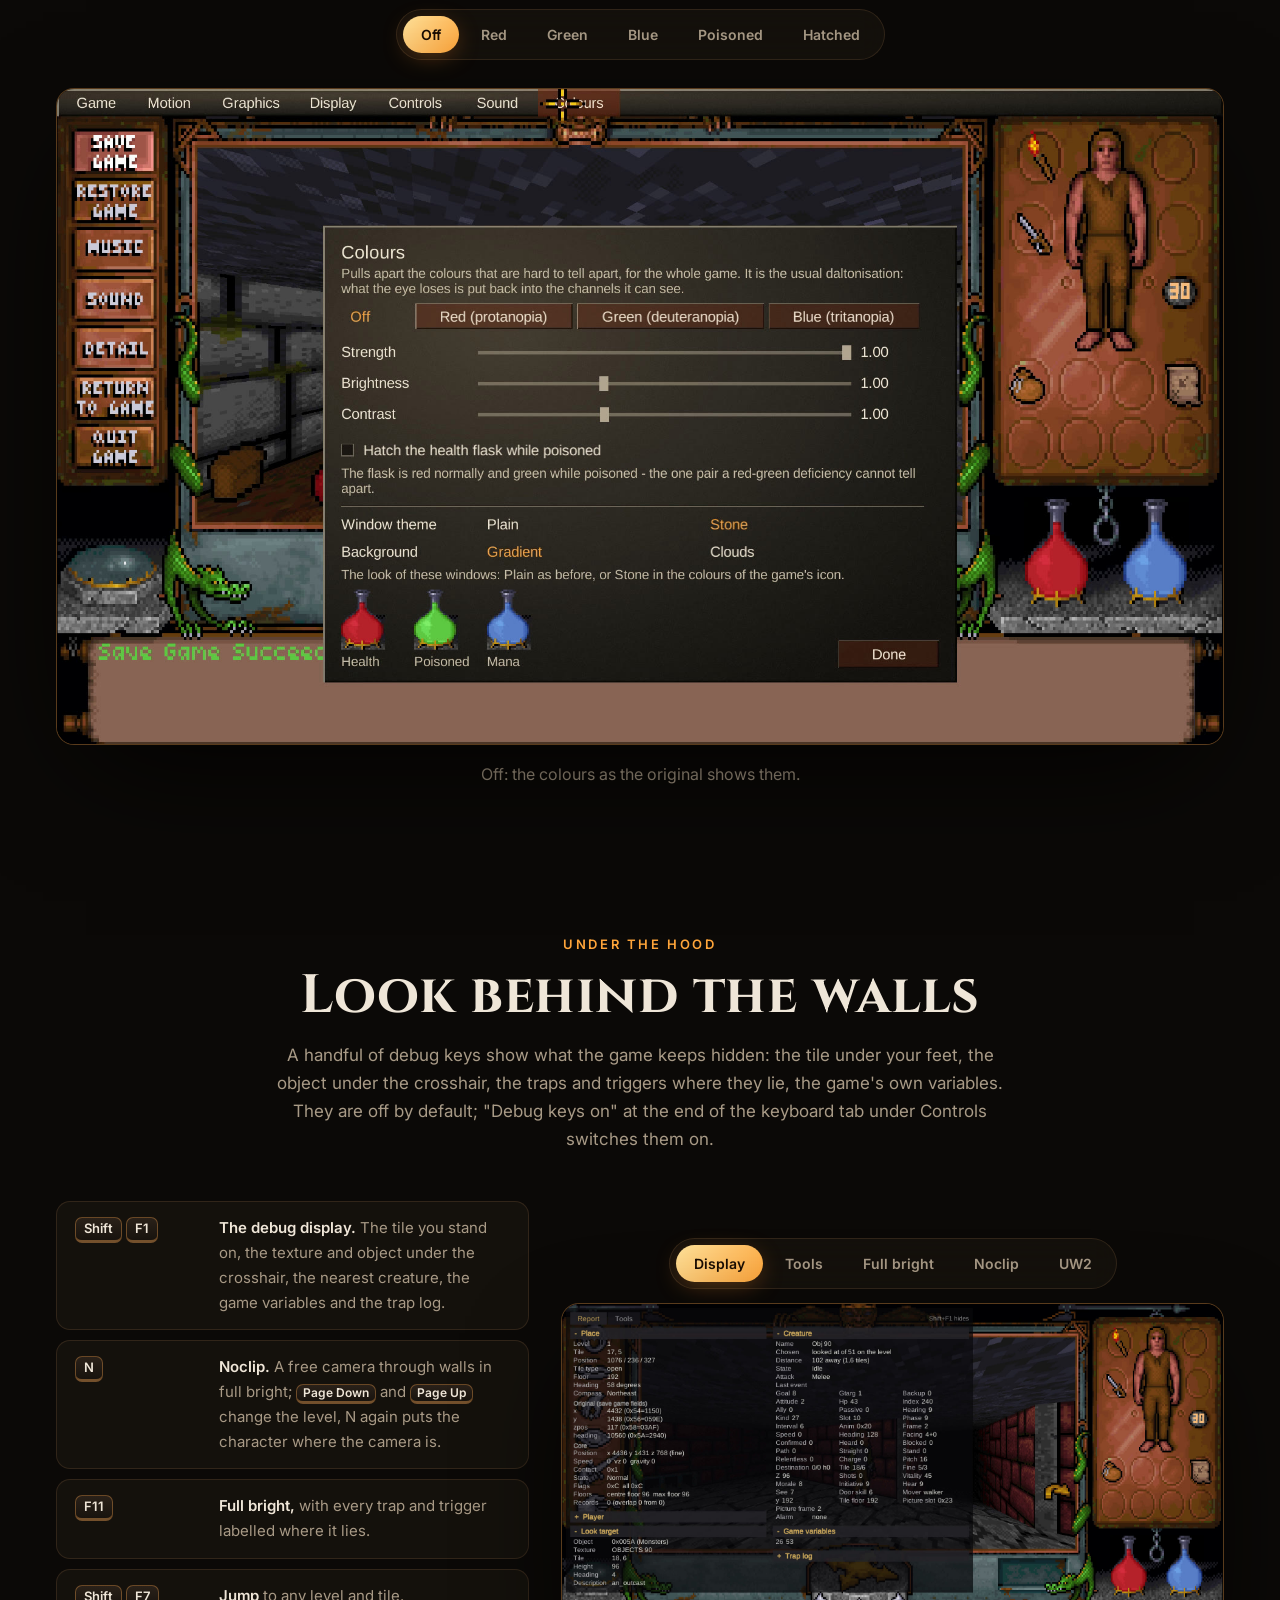
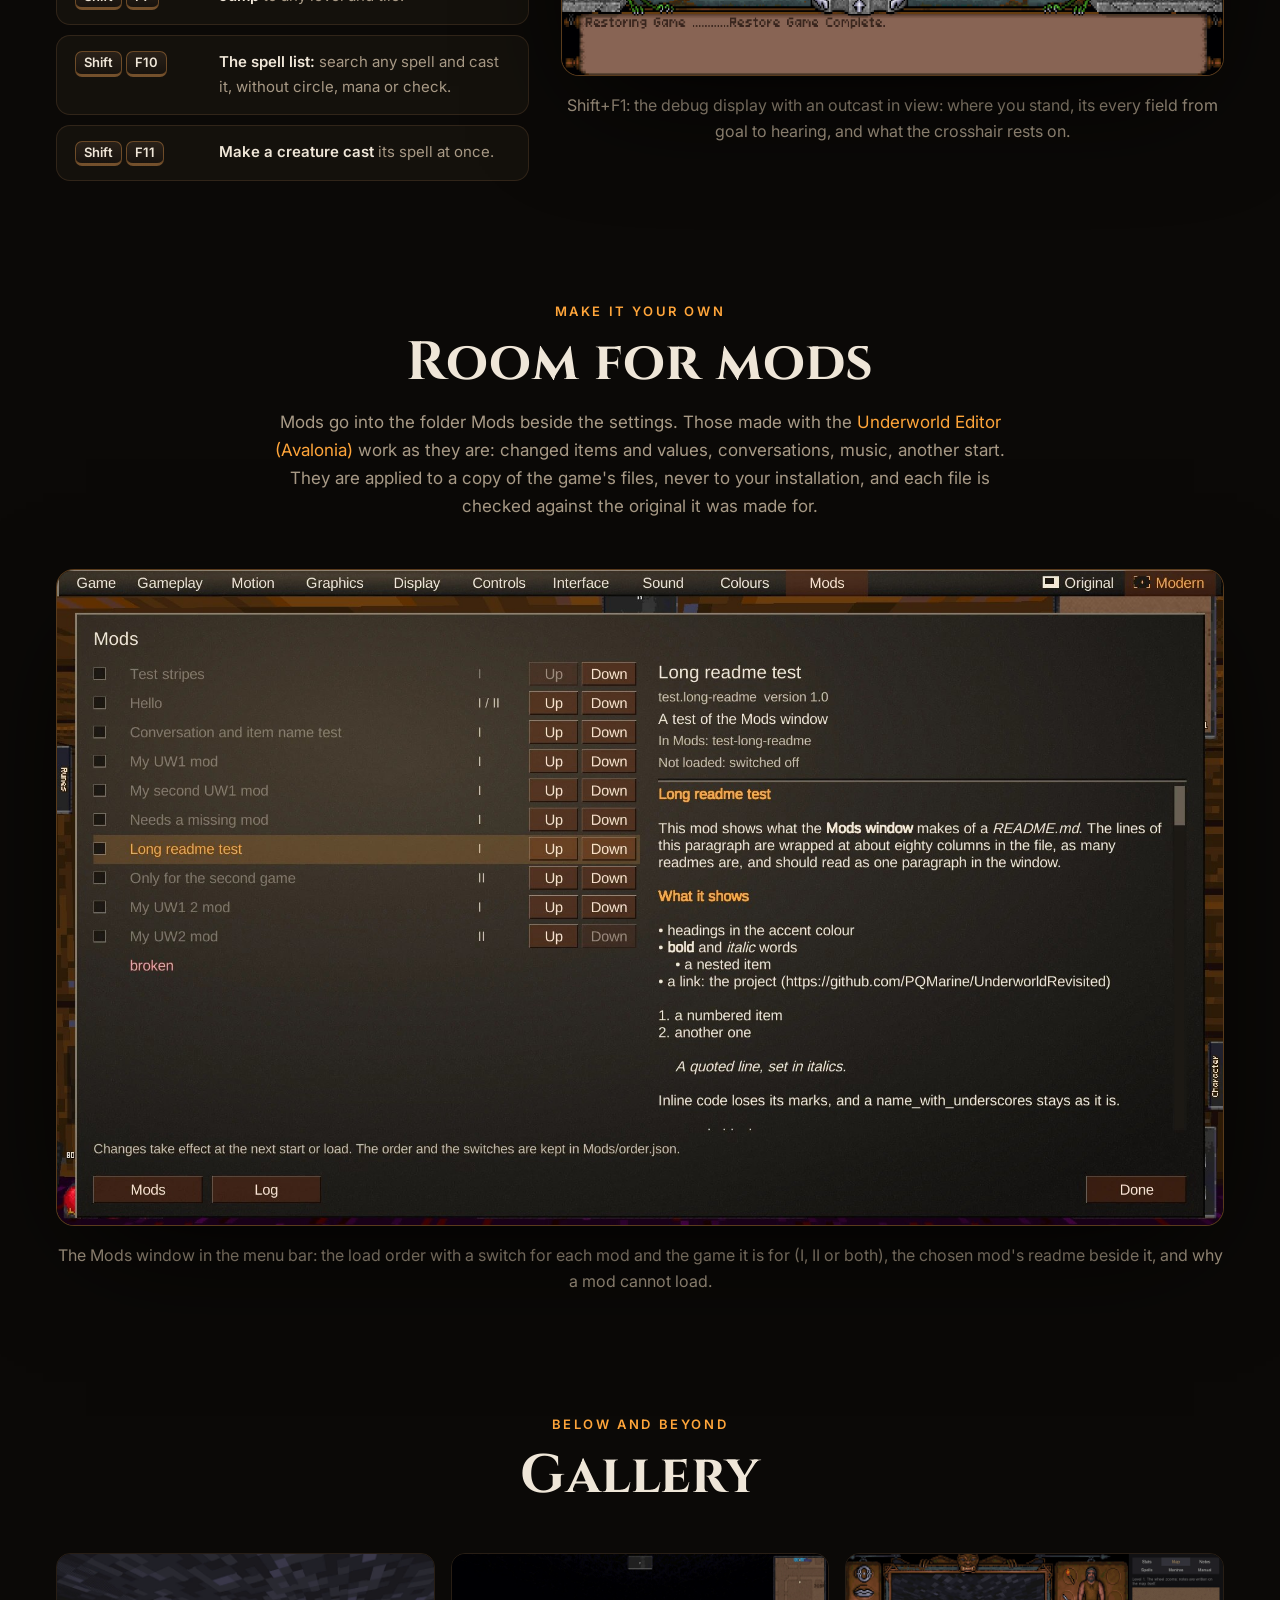
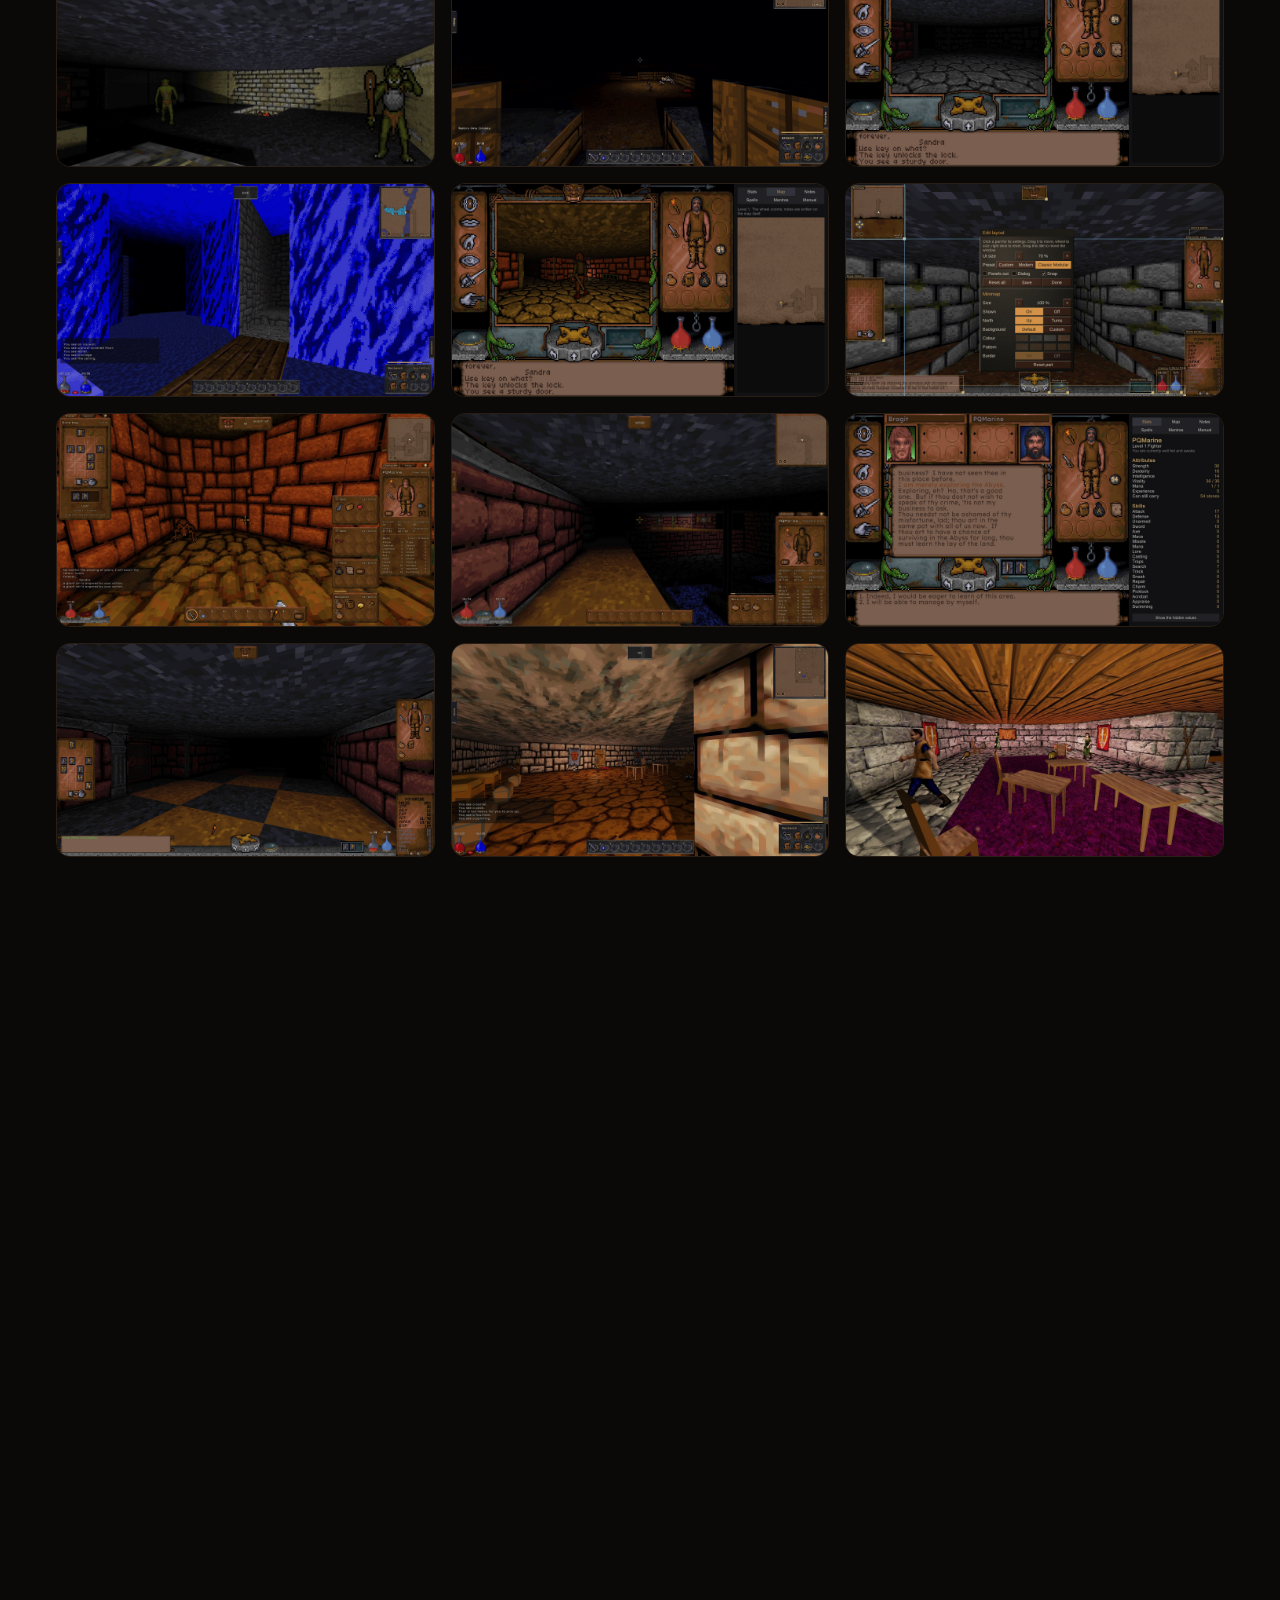
==== commit 20dfbe07: "Timeline: 0.26.1, version 0.26.1" ====
--- a/index.html
+++ b/index.html
@@ -168,7 +168,7 @@
       <div class="hero-cta reveal">
         <a class="btn btn-primary" href="https://github.com/PQMarine/UnderworldRevisited/releases/latest">
           <svg viewBox="0 0 24 24" width="18" height="18" aria-hidden="true"><path fill="none" stroke="currentColor" stroke-width="2" stroke-linecap="round" stroke-linejoin="round" d="M12 3v12m0 0l-5-5m5 5l5-5M4 19h16"/></svg>
-          Download <span class="version" data-version>0.26.0</span>
+          Download <span class="version" data-version>0.26.1</span>
         </a>
         <a class="btn btn-ghost" href="#games">The two games</a>
       </div>
@@ -646,6 +646,7 @@
       <li class="reveal"><time>0.24.0</time><div><h3>UW2 interface</h3><p>The second game now has the first game's modern interface, drawn from its own art: the bags, the action bar, the rune panel, the character and stats pages, the presets Classic Modular and Classic Wide, and the layout editor. The classic screen's widescreen switch works in the second game too. Remastered draws its textures as the original's pixels, smooth or with xBR, for walls and things alike.</p></div></li>
       <li class="reveal"><time>0.25.0</time><div><h3>UW2 interface checked</h3><p>The second game's classic interface checked against the original, area by area: the view's height, the compass, the gargoyle's eyes, the flasks' bubbles, the messages of the bags and more now match it. Several fixes reach the first game too: the flasks, the map notes, the scroll's edges and the reach of the light in the Palette mode.</p></div></li>
       <li class="reveal"><time>0.26.0</time><div><h3>UW2 beta</h3><p>Ultima Underworld II is in beta: played through to the end and compared with the original, its classic interface checked, the modern interface the first game's. The gamepad reaches all its screens, its texts can be translated, and in Remastered its lava glows. For both games the water's relief now moves with its colours, and doors, bridges and plural names follow the original more closely.</p></div></li>
+      <li class="reveal"><time>0.26.1</time><div><h3>Conversations confirmed</h3><p>A first fix for the UW2 beta: in the modern conversation a change of speaker waits for a click again, as the classic scroll does, and the small speaker heads no longer cover the text in the original font.</p></div></li>
     </ol>
   </section>
 
@@ -661,7 +662,7 @@
       <div class="step reveal"><span class="step-n">3</span><h3>Play</h3><p>Start <code>UR.exe</code> or <code>UR.x86_64</code>. It finds your EA app, GOG or Steam installations by itself, or asks once for the folder with <code>game.gog</code> or <code>game.bin</code>; <b>Game</b> in the main menu's menu bar switches between the two games. The <a href="https://steamcommunity.com/sharedfiles/filedetails/?id=3834373480" target="_blank" rel="noopener">Steam guide</a> walks through it step by step.</p></div>
     </div>
     <div class="start-cta reveal">
-      <a class="btn btn-primary btn-lg" href="https://github.com/PQMarine/UnderworldRevisited/releases/latest">Download <span data-version>0.26.0</span></a>
+      <a class="btn btn-primary btn-lg" href="https://github.com/PQMarine/UnderworldRevisited/releases/latest">Download <span data-version>0.26.1</span></a>
       <p class="muted">Nothing is written to your installation. Save games stay compatible with the original.</p>
     </div>
   </section>
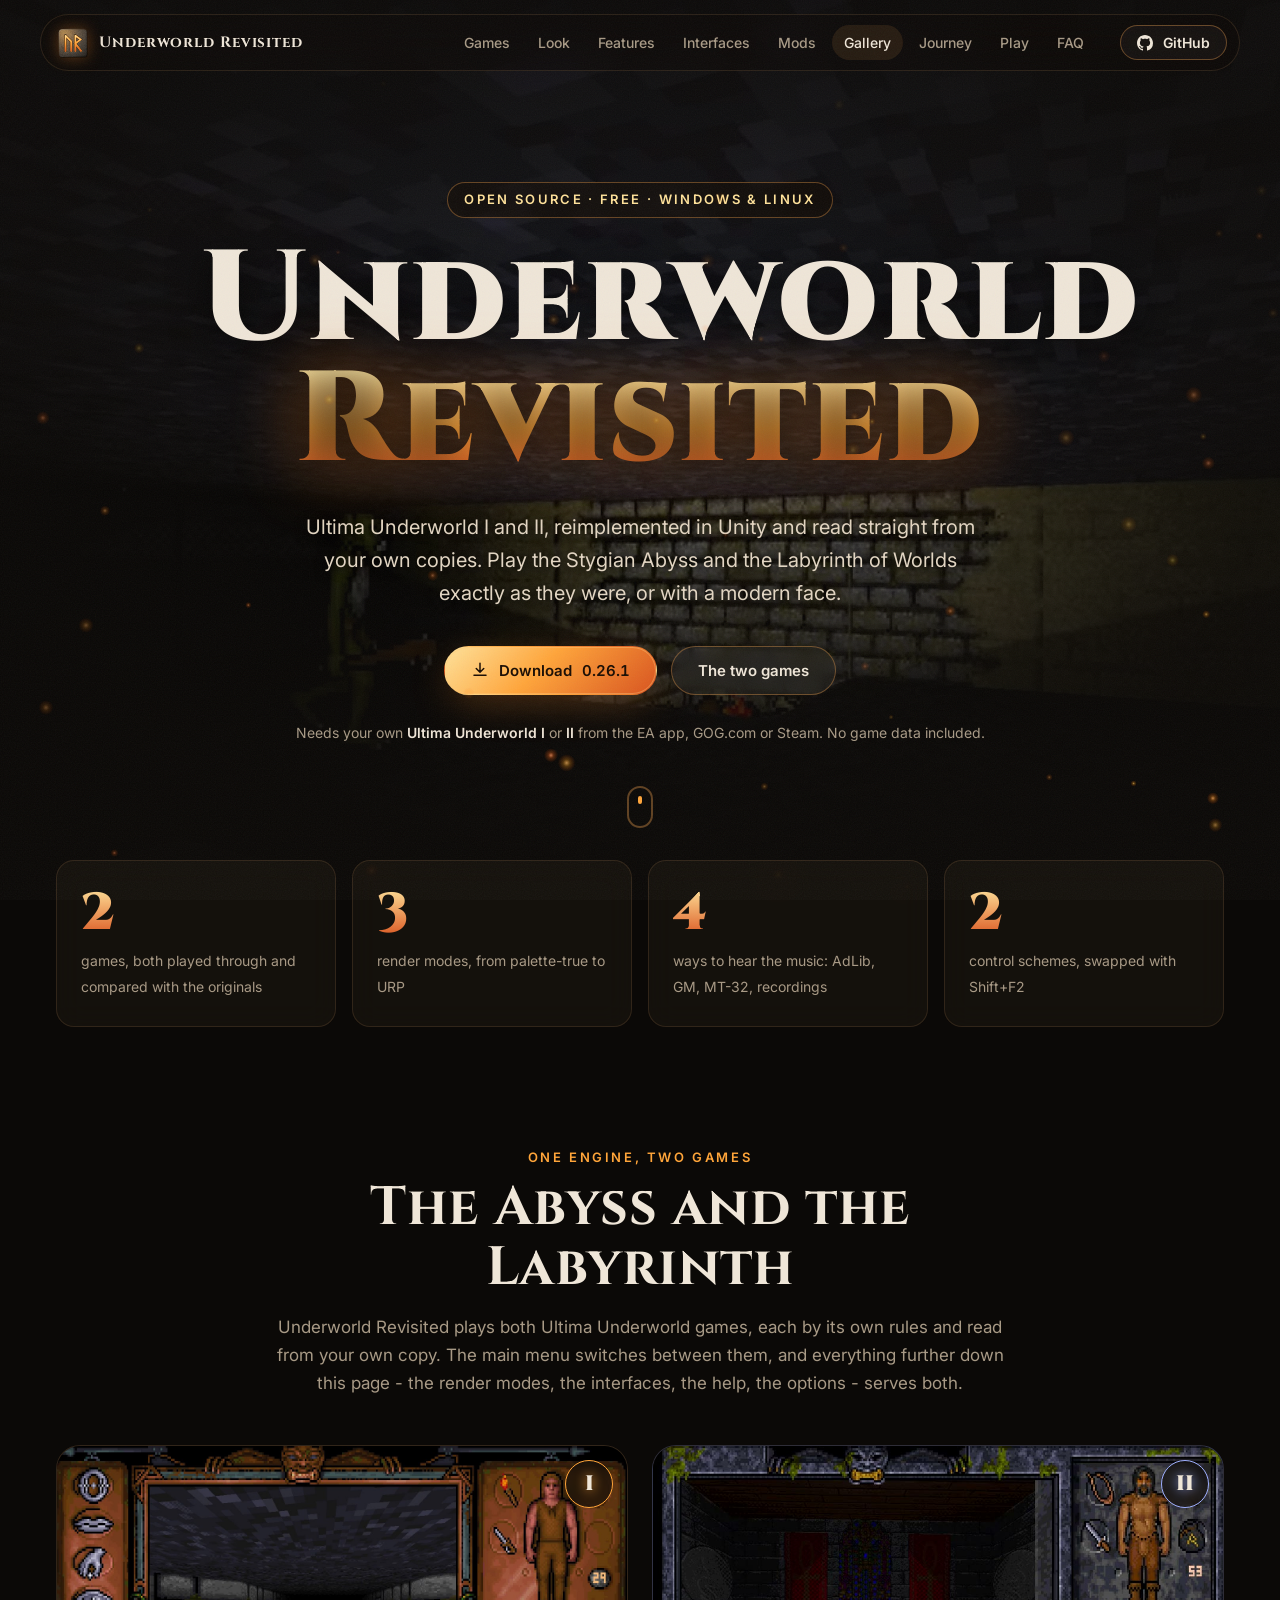
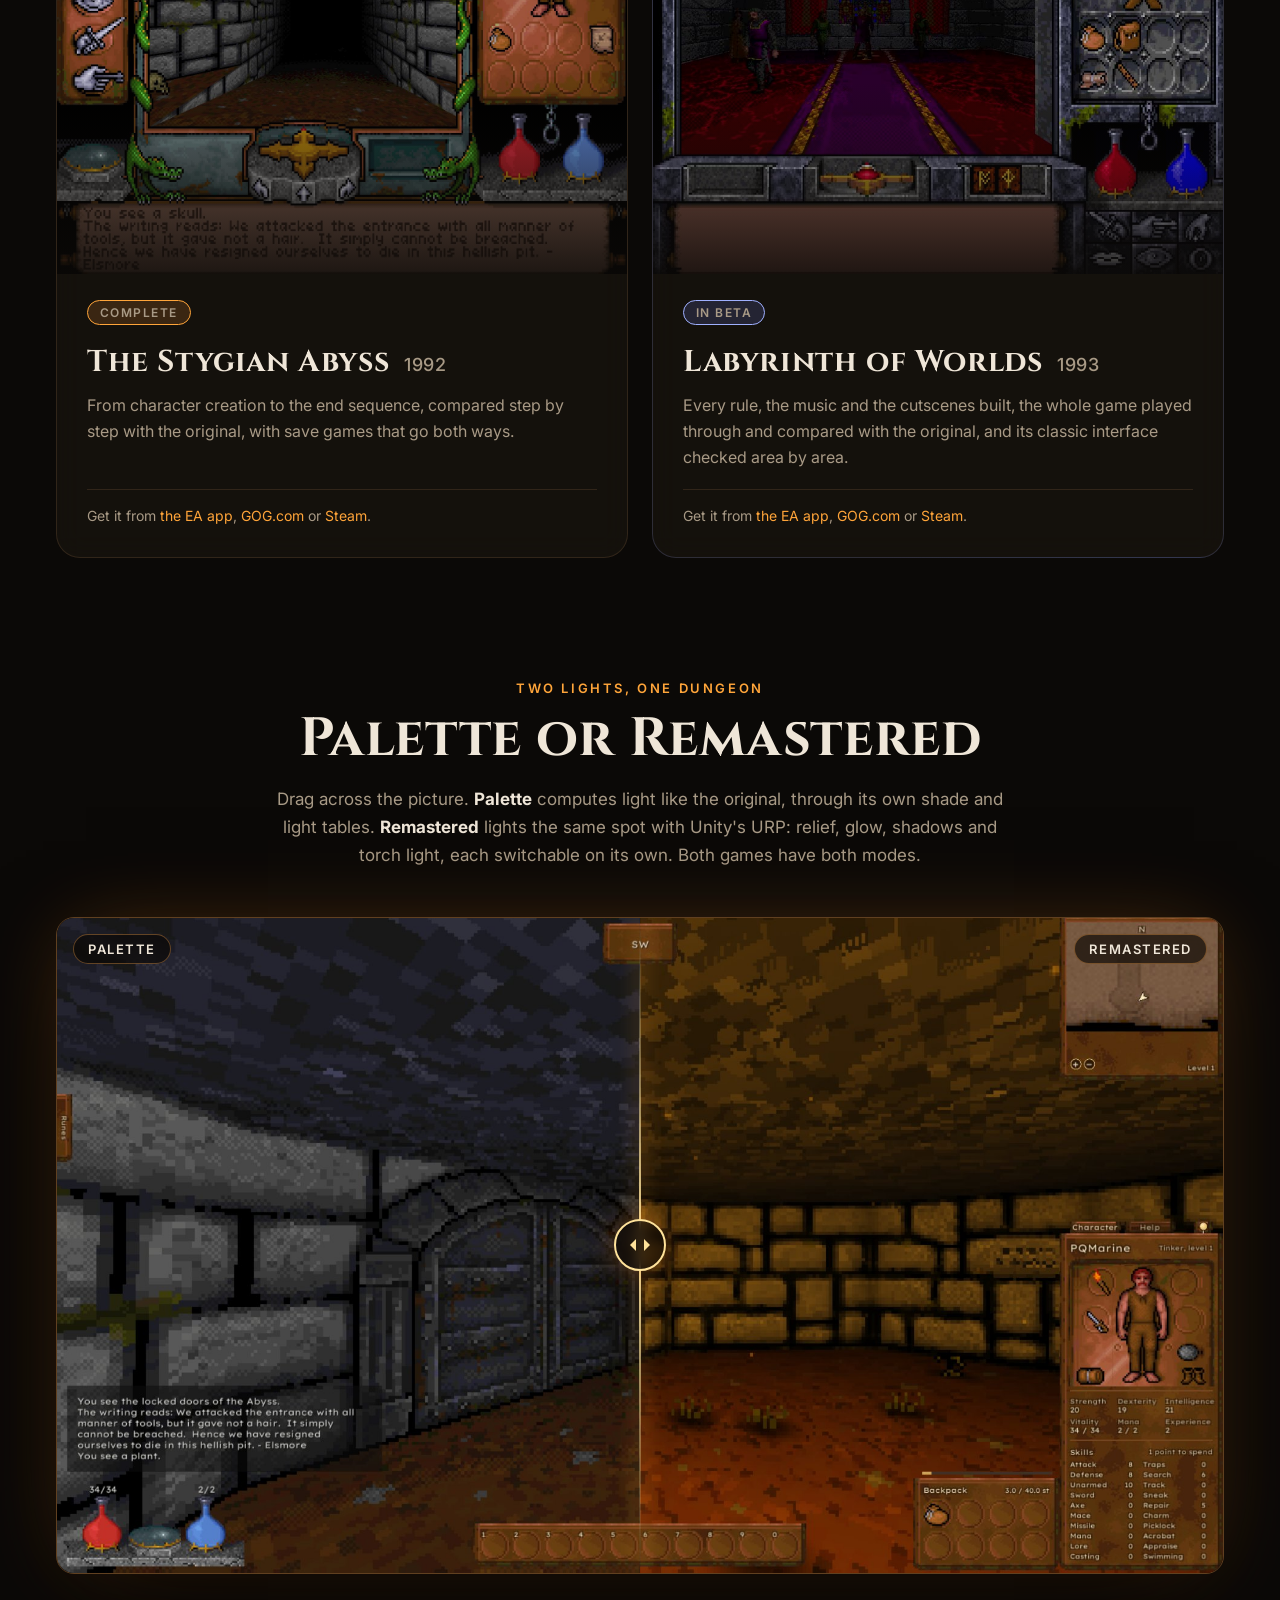
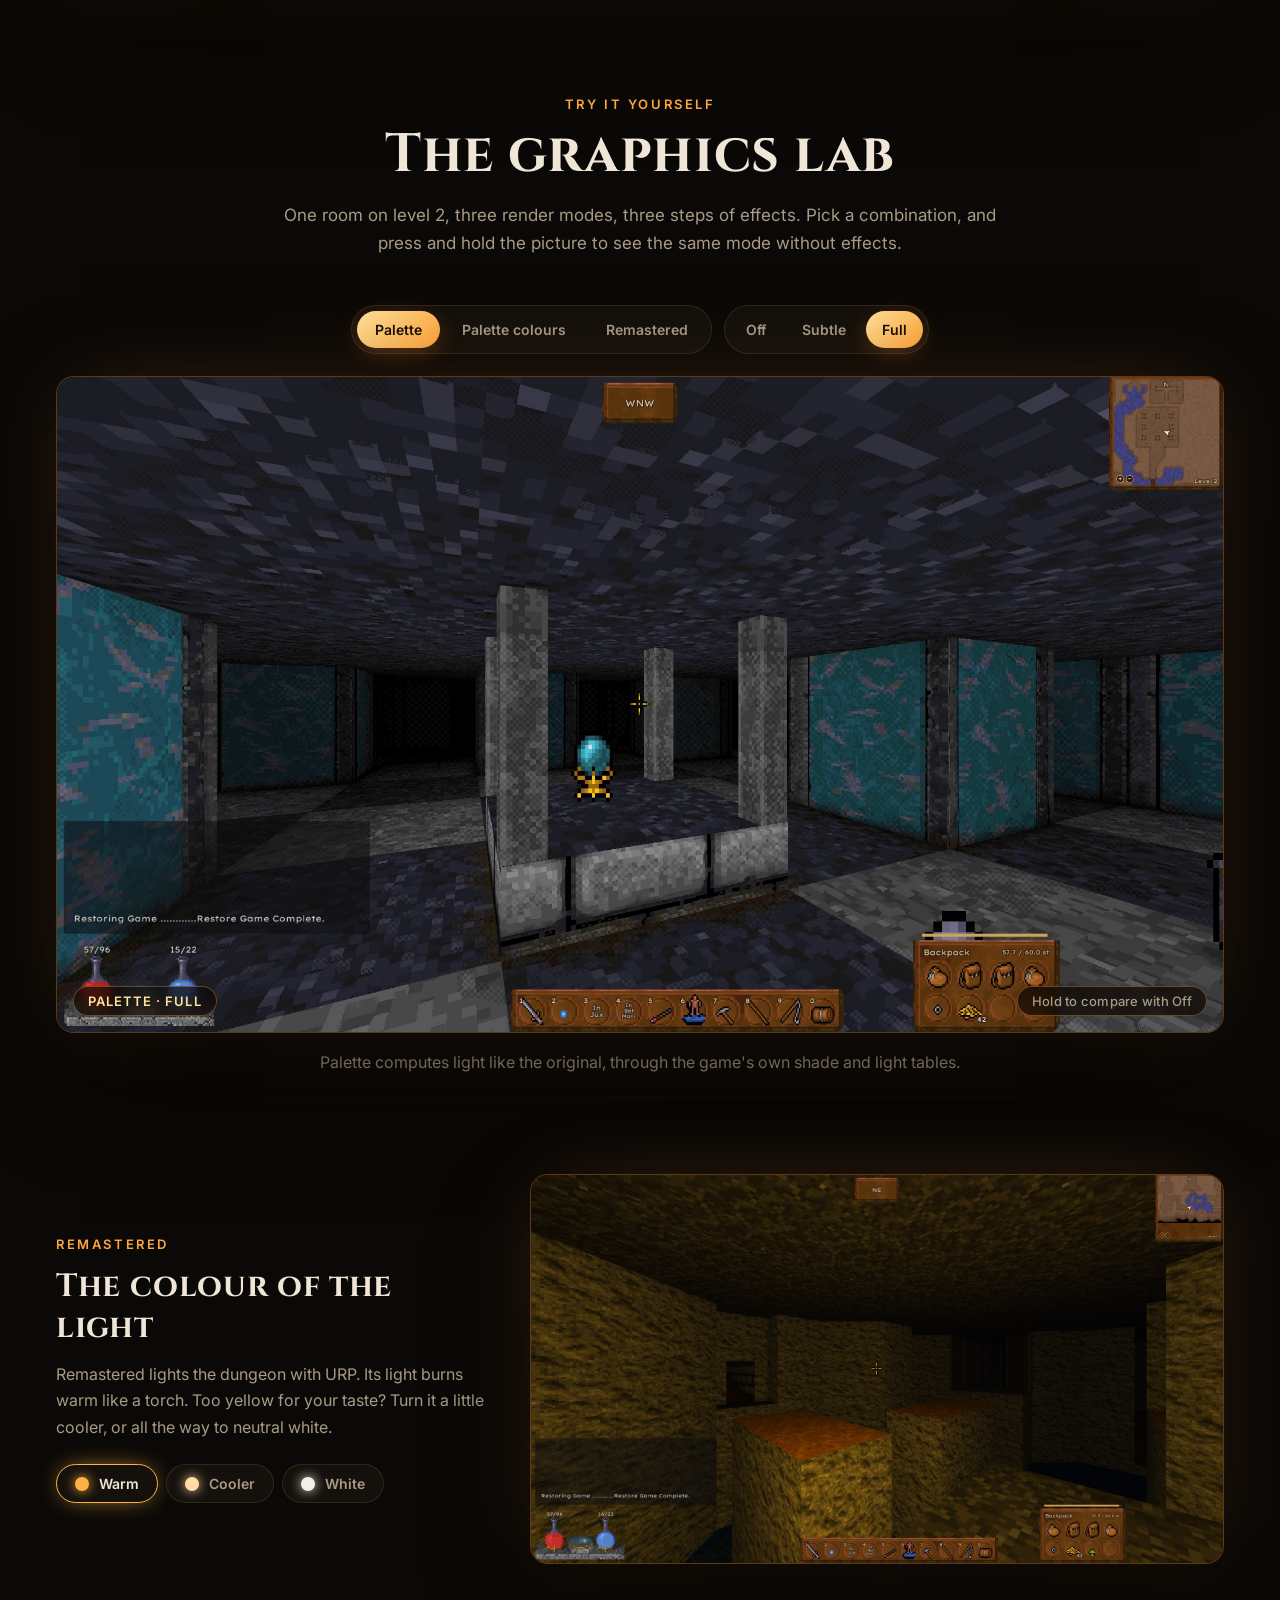
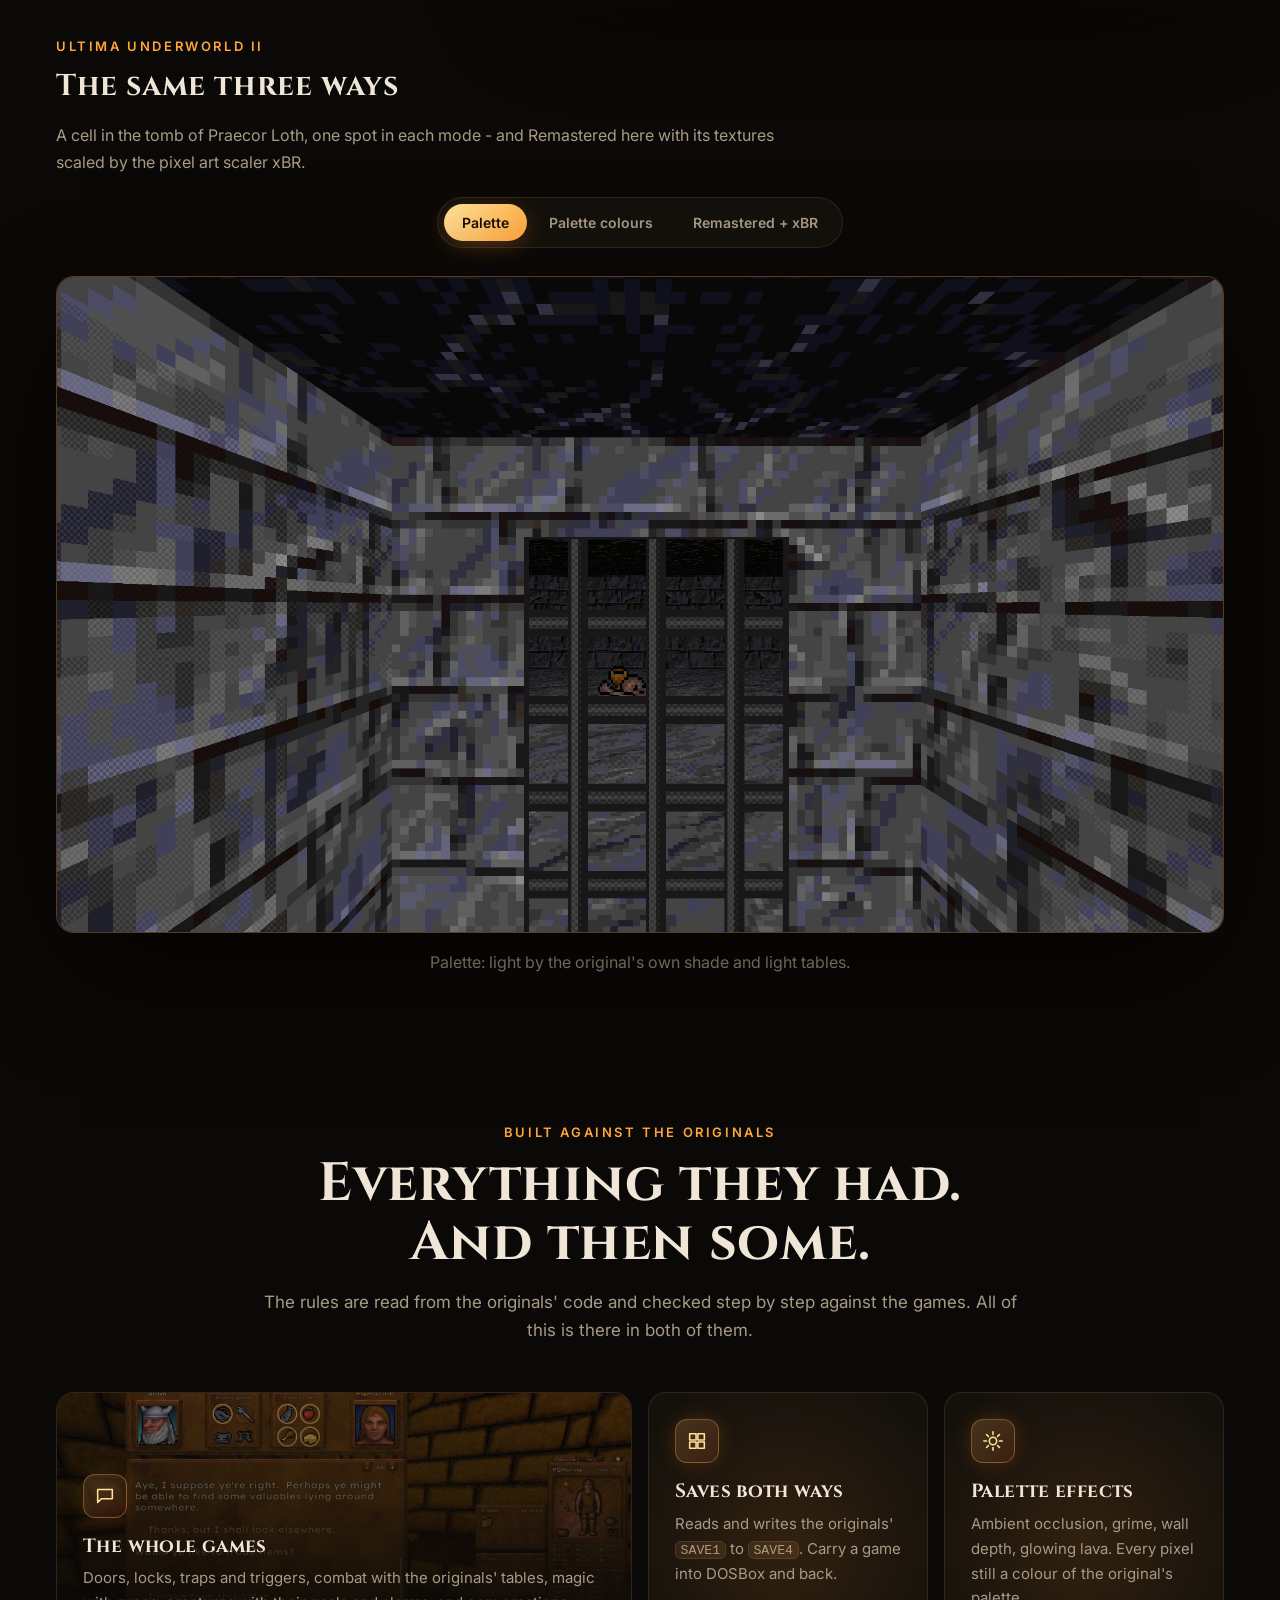
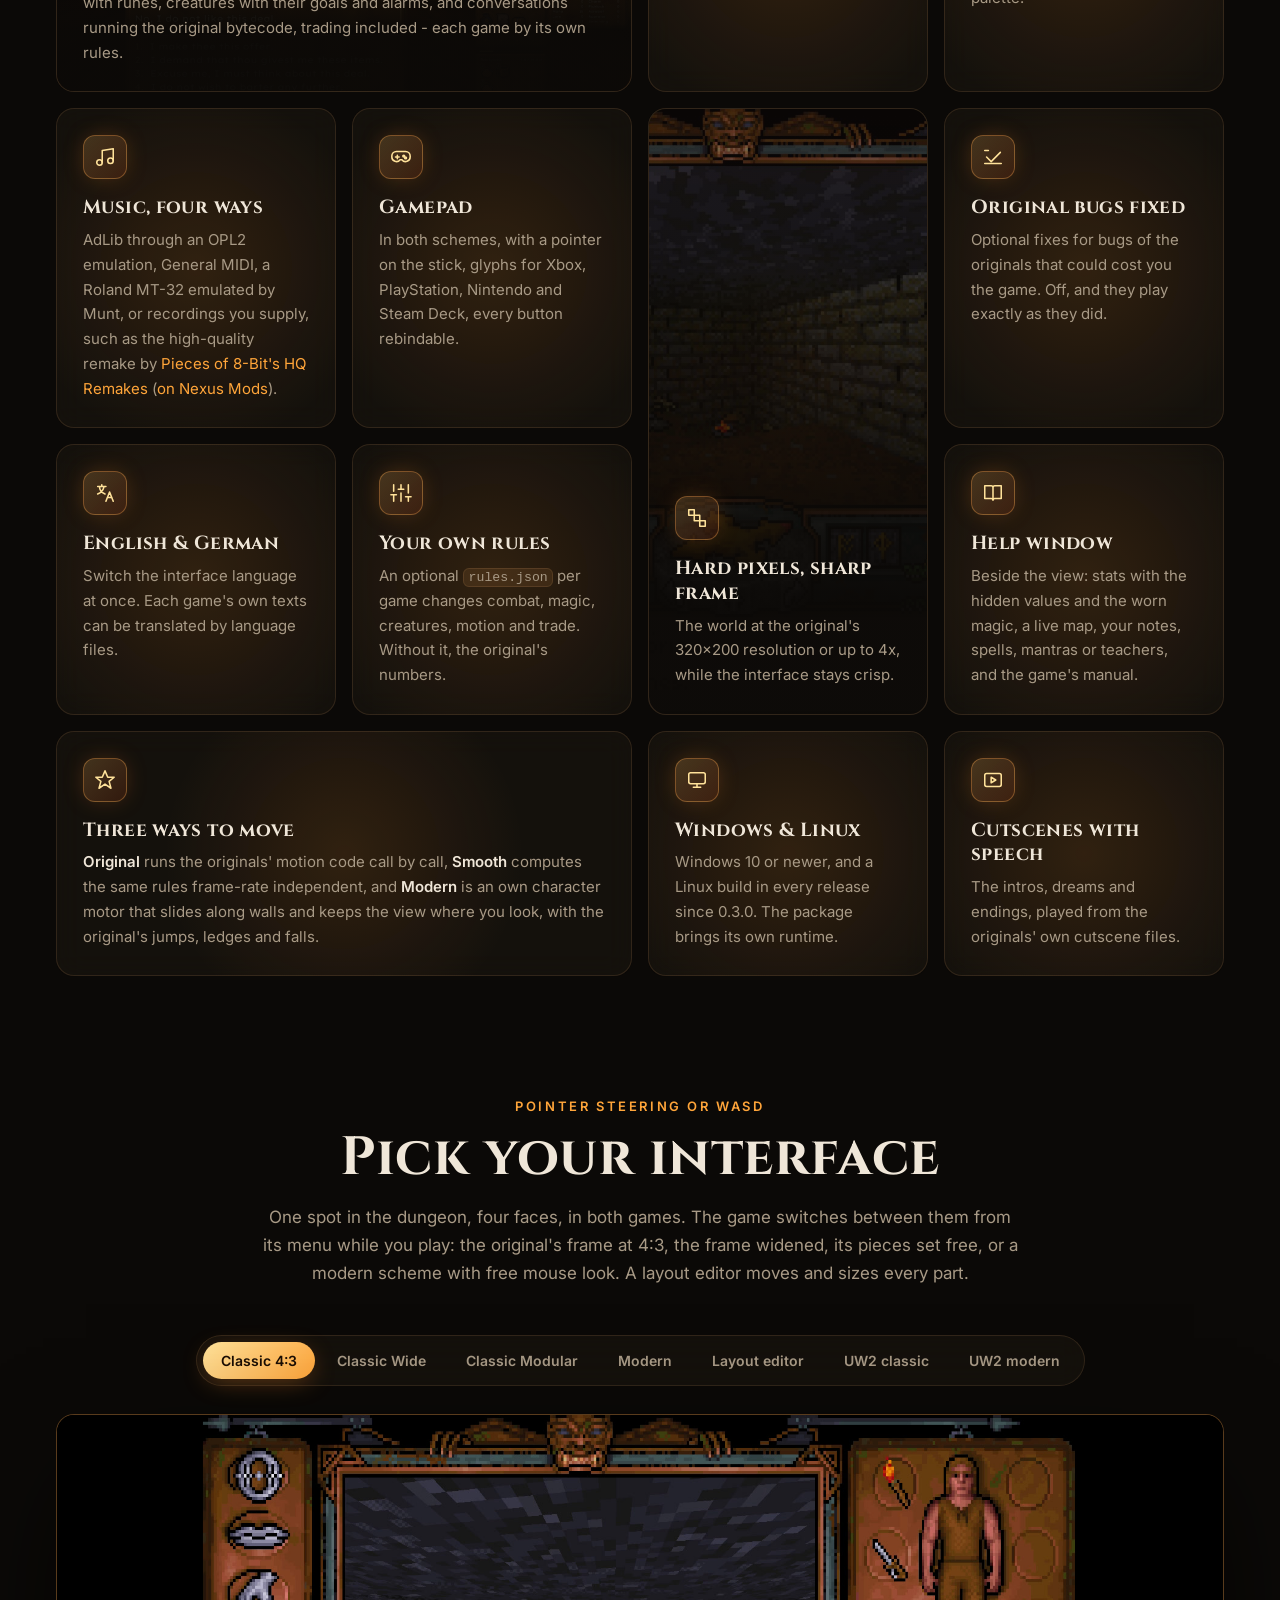
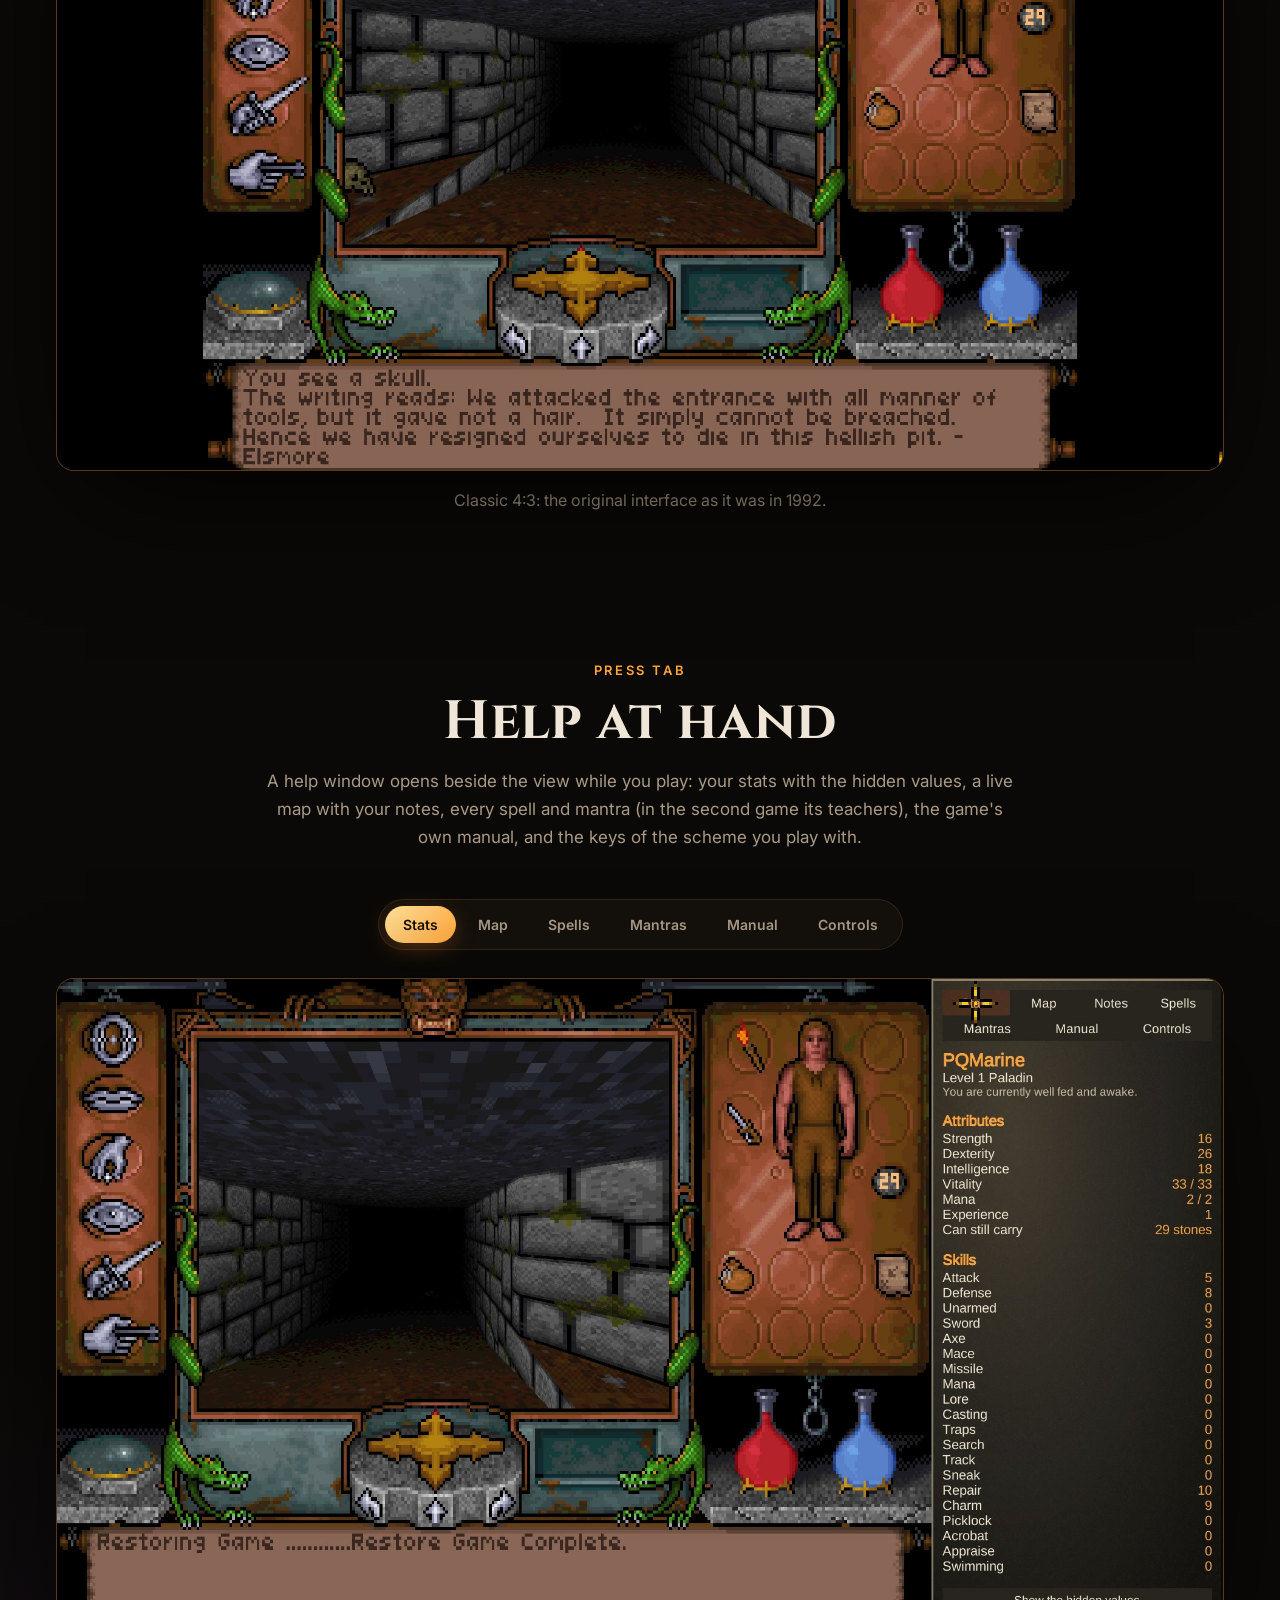
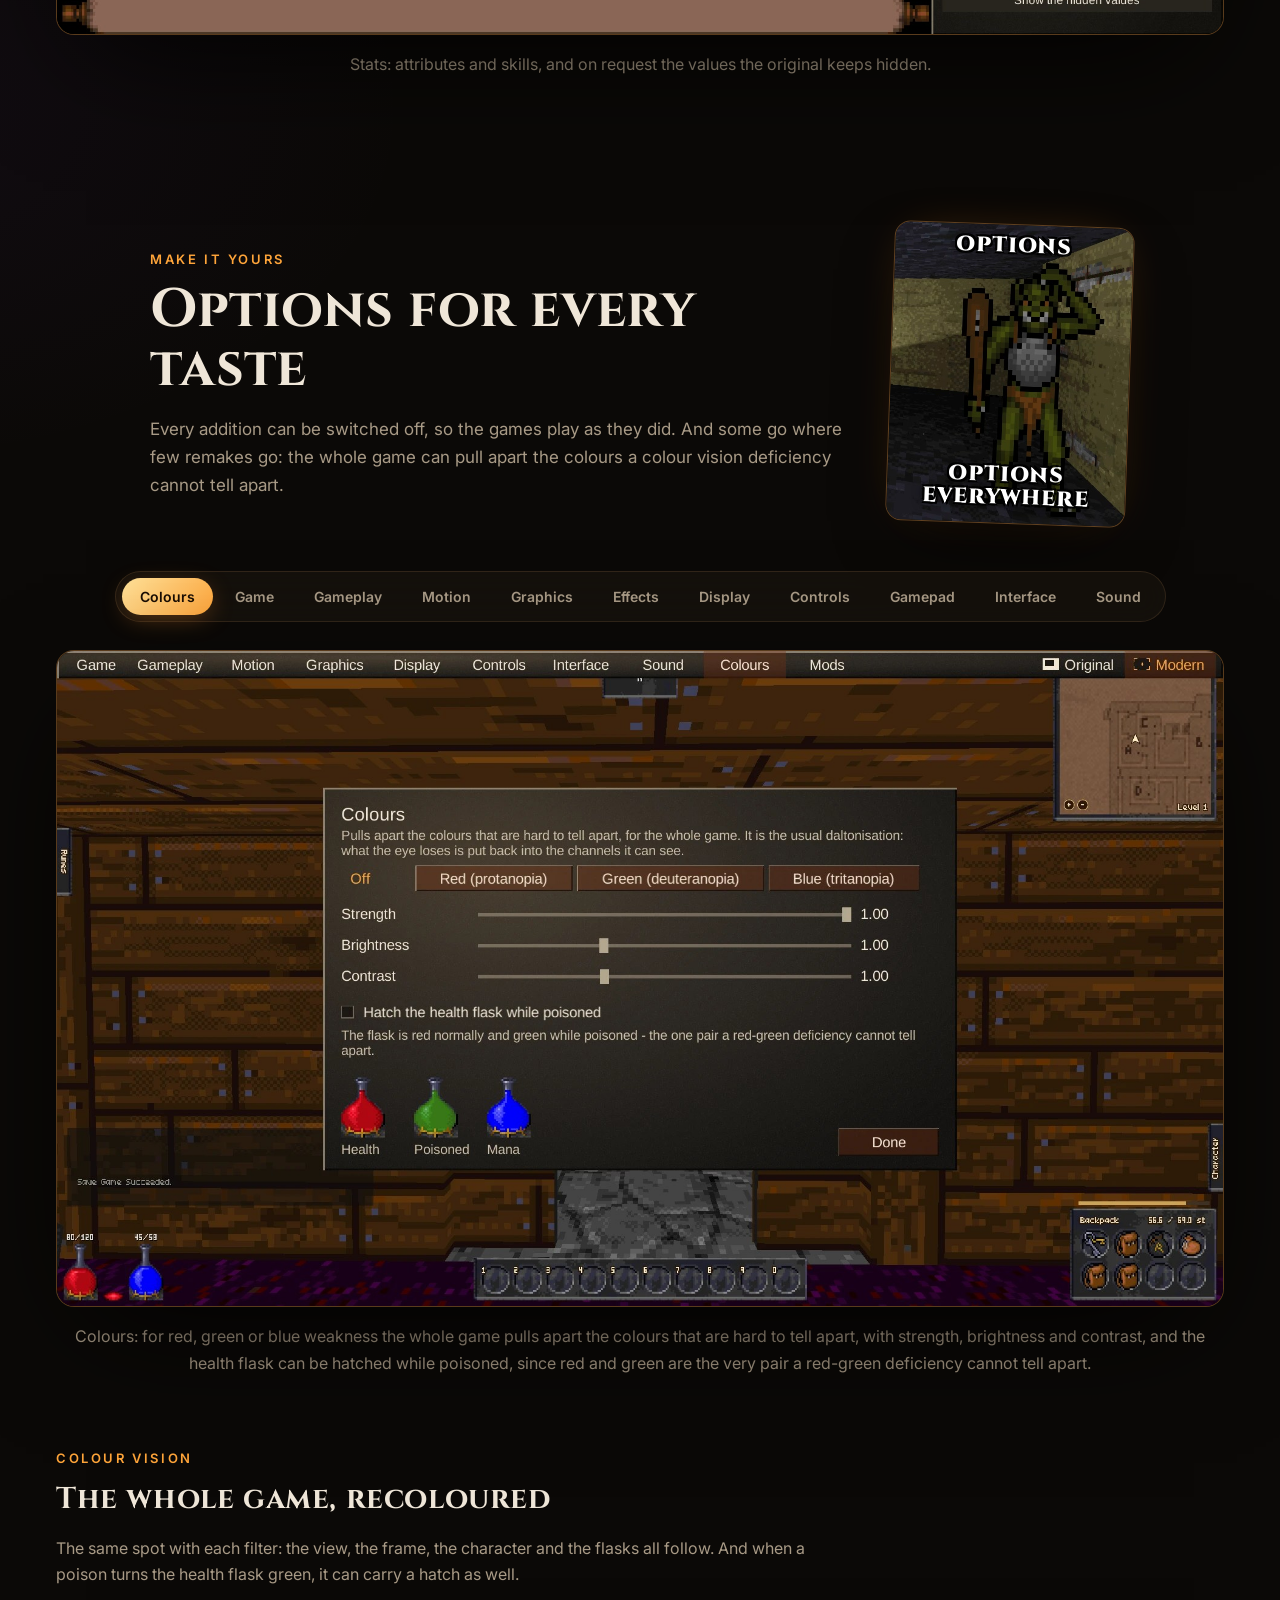
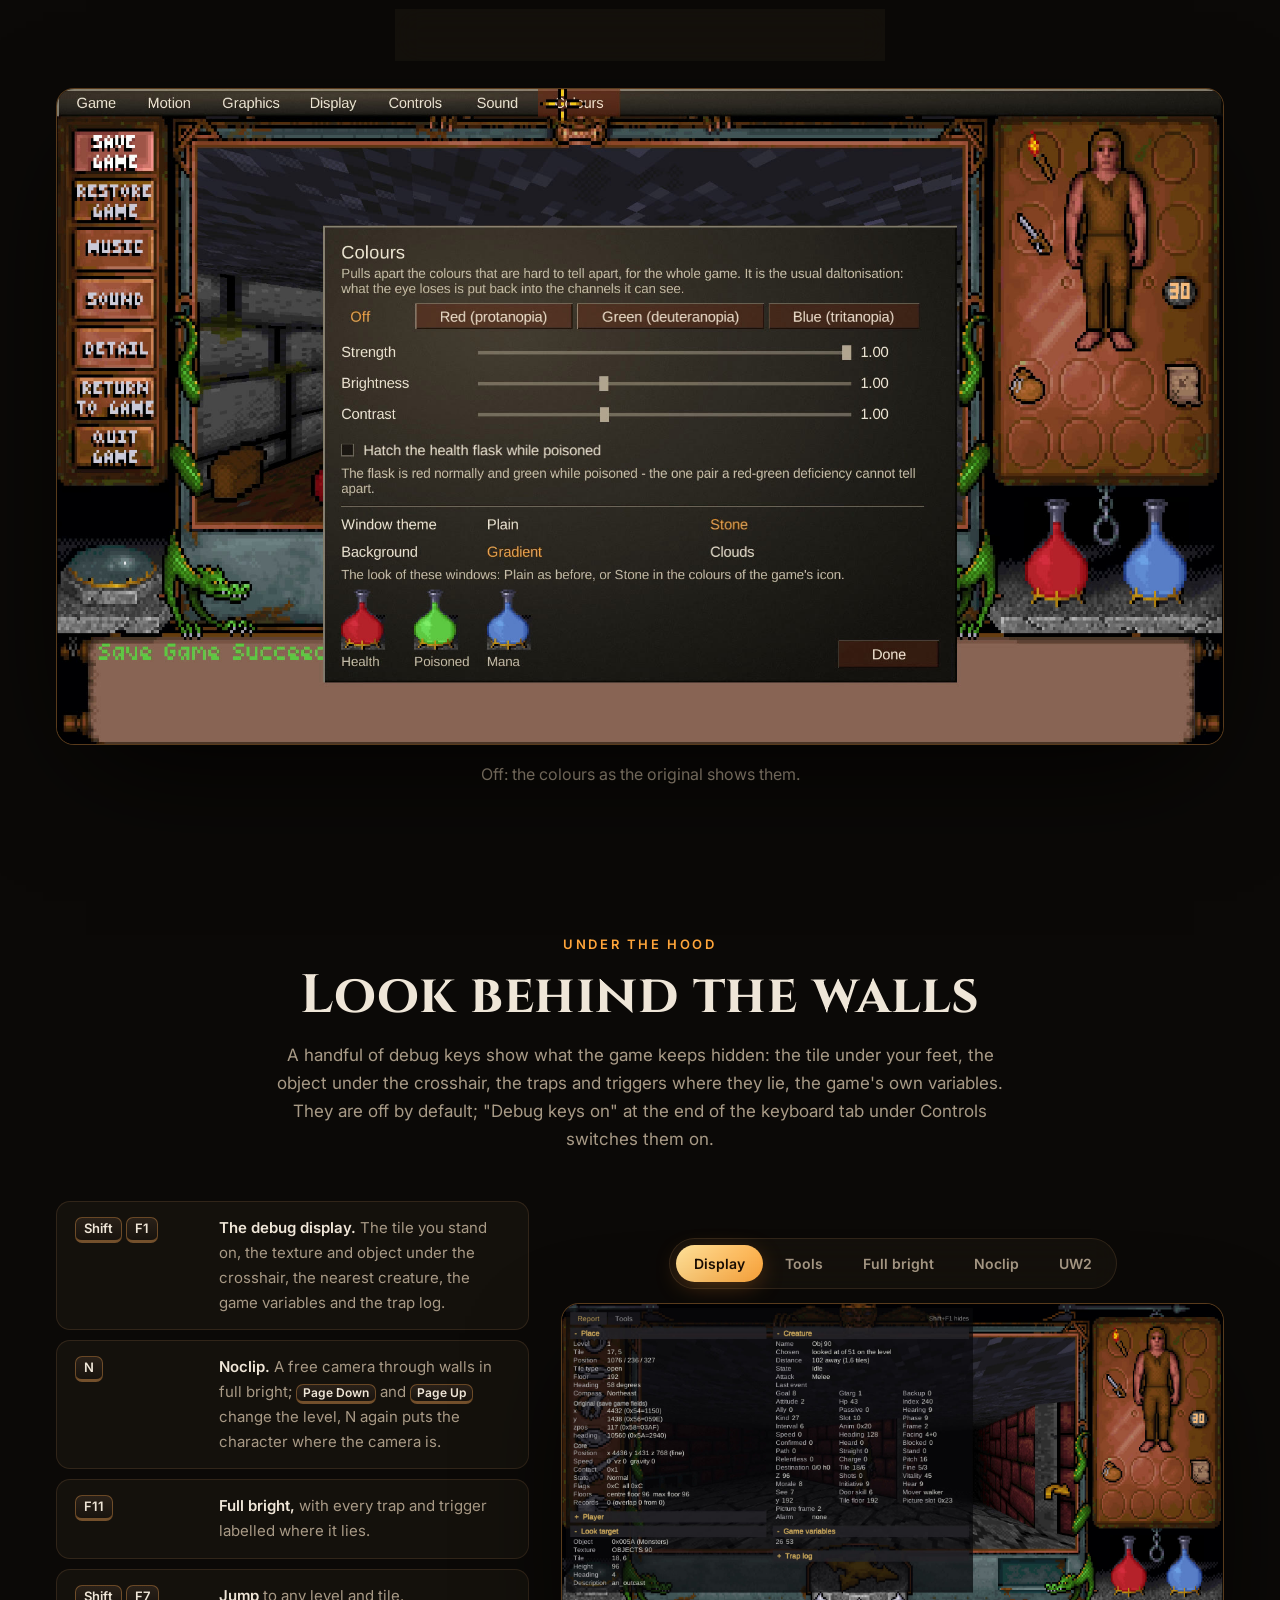
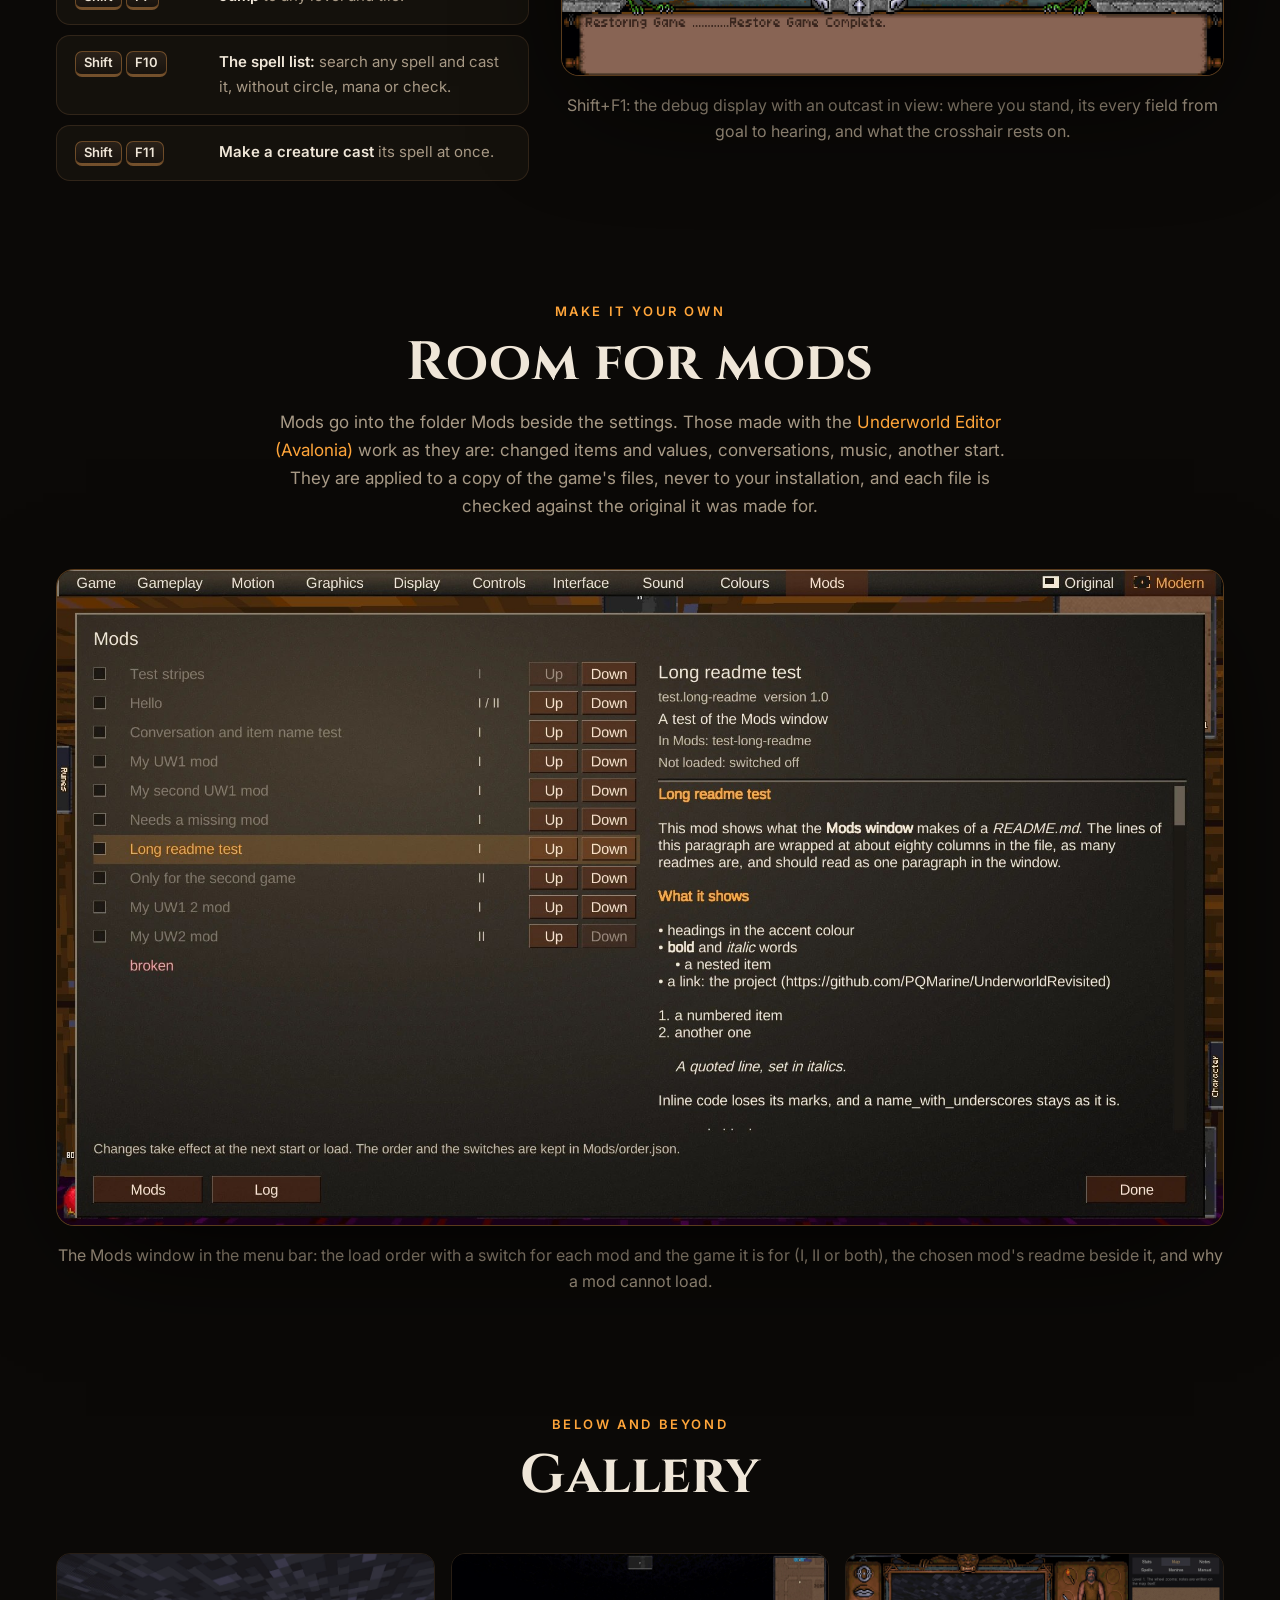
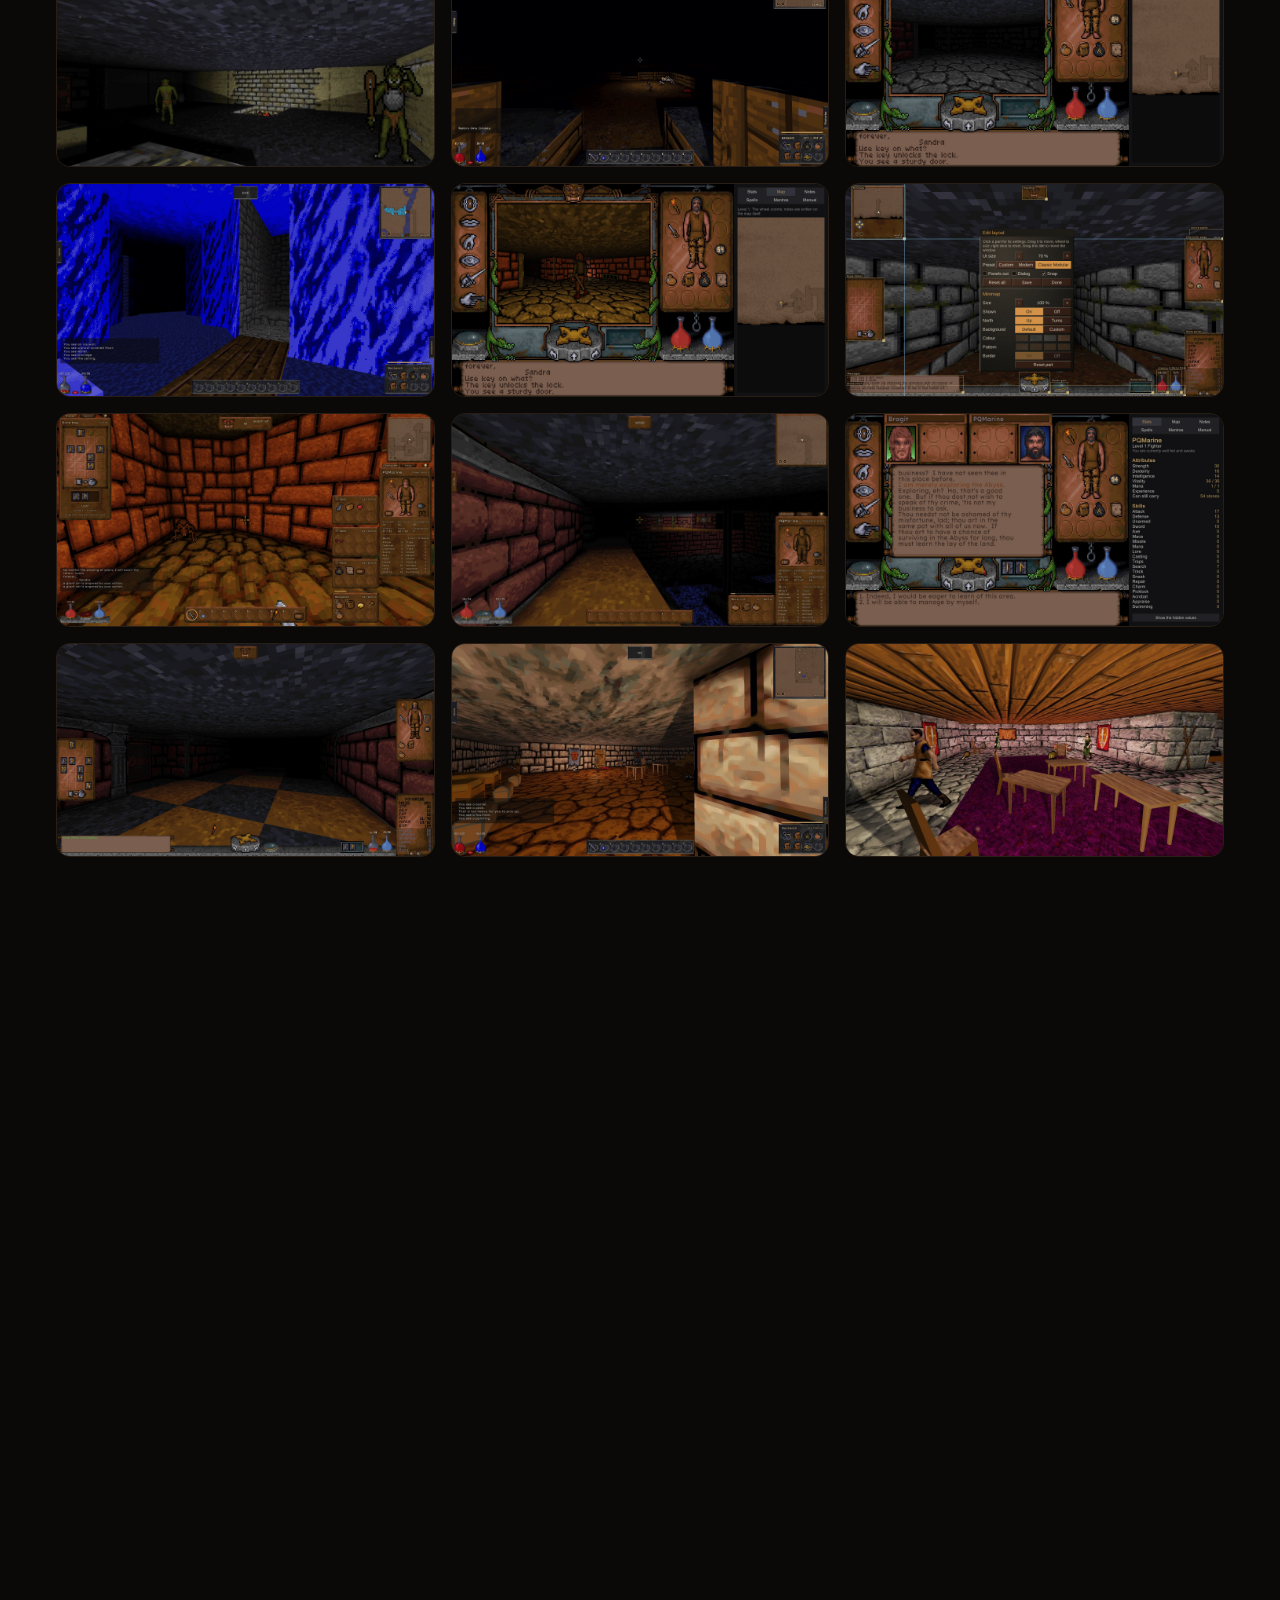
==== commit c3547854: "Timeline: 0.26.1 worded as released" ====
--- a/index.html
+++ b/index.html
@@ -646,7 +646,7 @@
       <li class="reveal"><time>0.24.0</time><div><h3>UW2 interface</h3><p>The second game now has the first game's modern interface, drawn from its own art: the bags, the action bar, the rune panel, the character and stats pages, the presets Classic Modular and Classic Wide, and the layout editor. The classic screen's widescreen switch works in the second game too. Remastered draws its textures as the original's pixels, smooth or with xBR, for walls and things alike.</p></div></li>
       <li class="reveal"><time>0.25.0</time><div><h3>UW2 interface checked</h3><p>The second game's classic interface checked against the original, area by area: the view's height, the compass, the gargoyle's eyes, the flasks' bubbles, the messages of the bags and more now match it. Several fixes reach the first game too: the flasks, the map notes, the scroll's edges and the reach of the light in the Palette mode.</p></div></li>
       <li class="reveal"><time>0.26.0</time><div><h3>UW2 beta</h3><p>Ultima Underworld II is in beta: played through to the end and compared with the original, its classic interface checked, the modern interface the first game's. The gamepad reaches all its screens, its texts can be translated, and in Remastered its lava glows. For both games the water's relief now moves with its colours, and doors, bridges and plural names follow the original more closely.</p></div></li>
-      <li class="reveal"><time>0.26.1</time><div><h3>Conversations confirmed</h3><p>A first fix for the UW2 beta: in the modern conversation a change of speaker waits for a click again, as the classic scroll does, and the small speaker heads no longer cover the text in the original font.</p></div></li>
+      <li class="reveal"><time>0.26.1</time><div><h3>Conversations confirmed</h3><p>A first fix for the UW2 beta: the modern conversation waits with [MORE] where the text asks for a page, as the classic scroll does, so a group conversation stops before each new speaker, and the small speaker heads no longer cover the text in the original font.</p></div></li>
     </ol>
   </section>
 
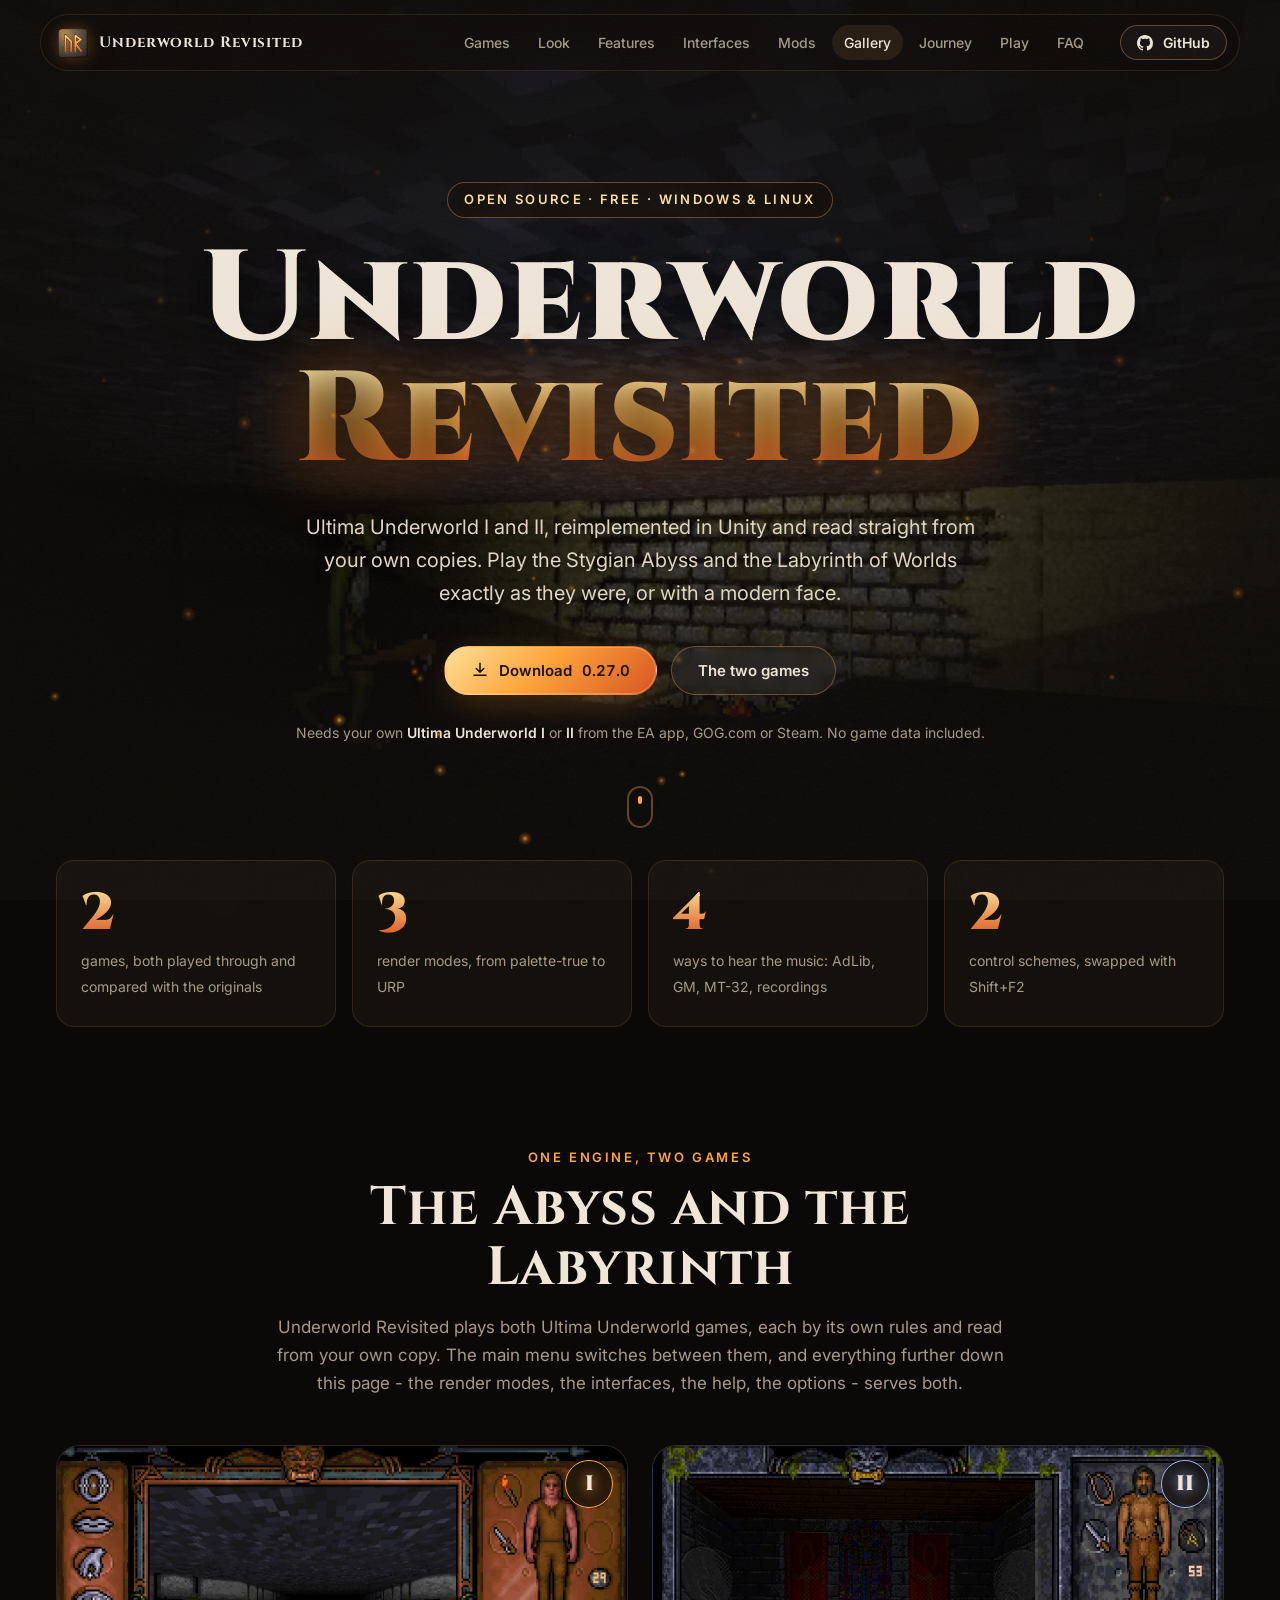
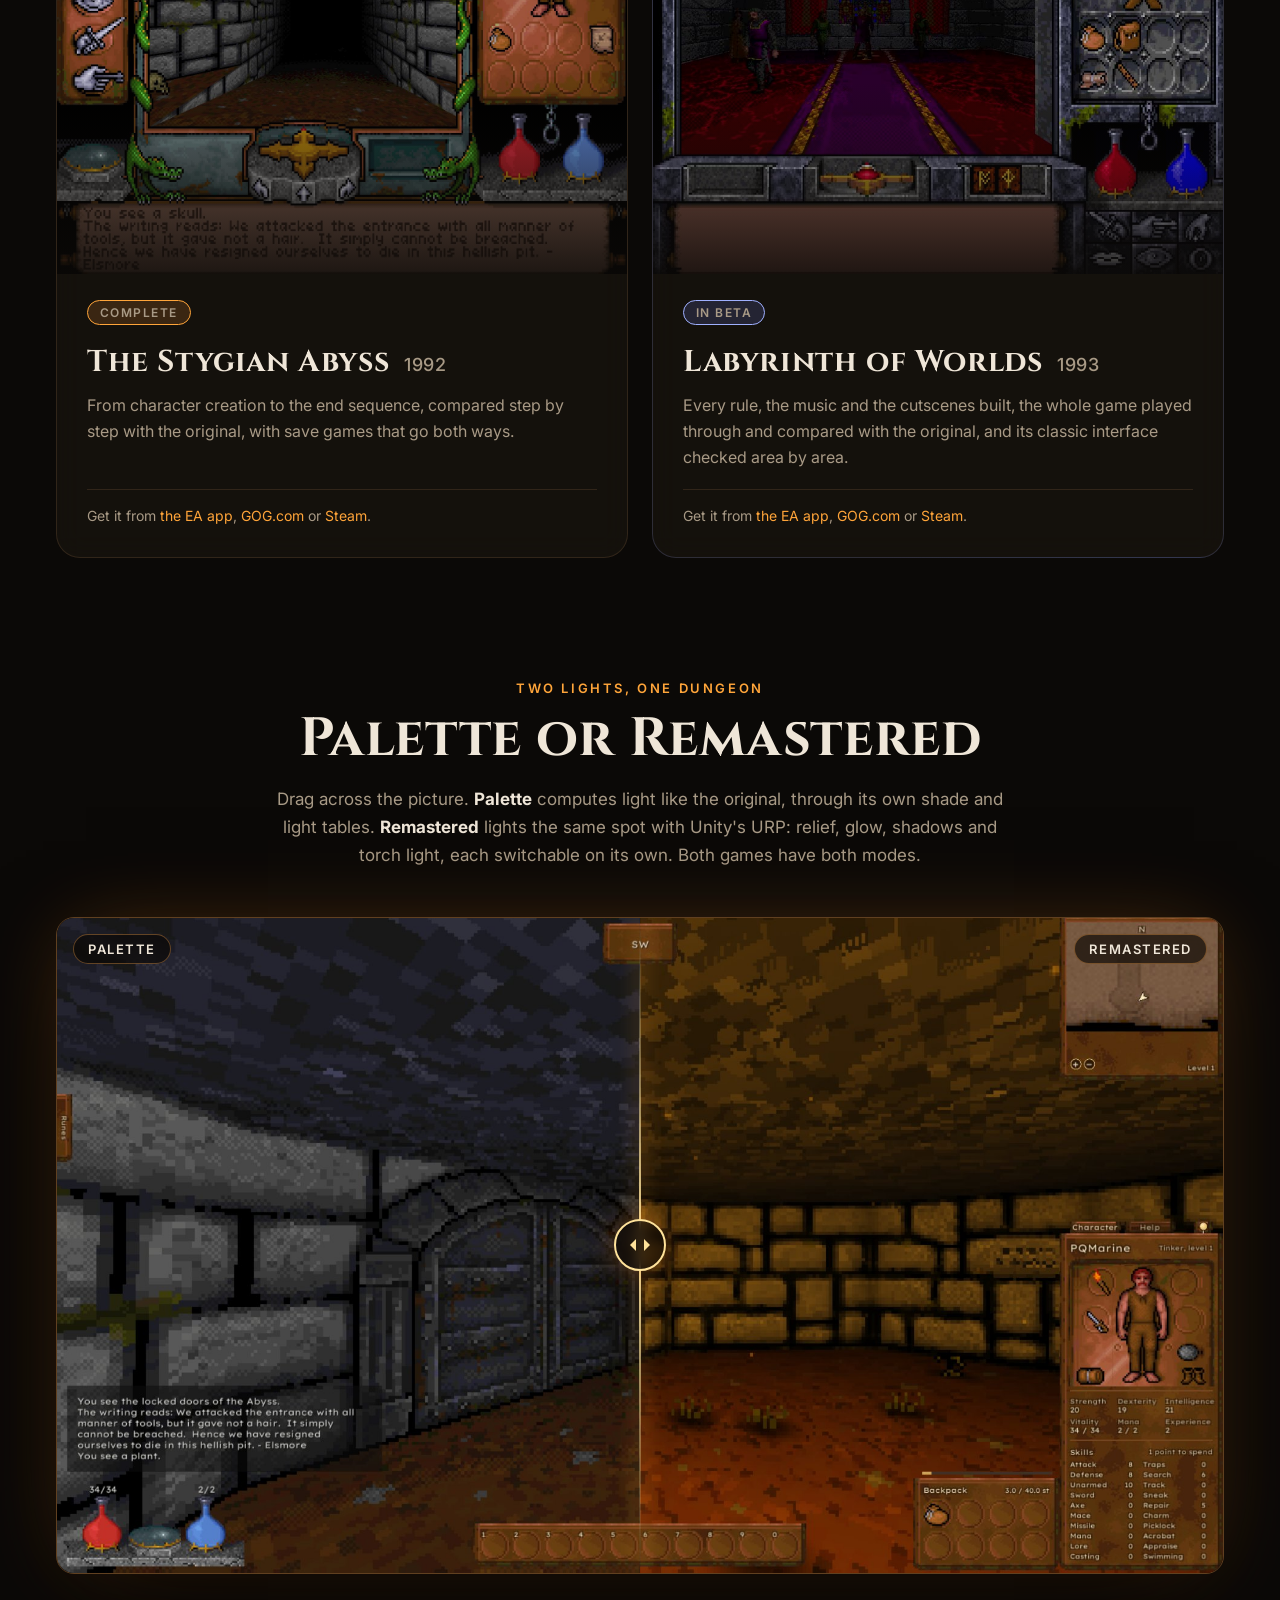
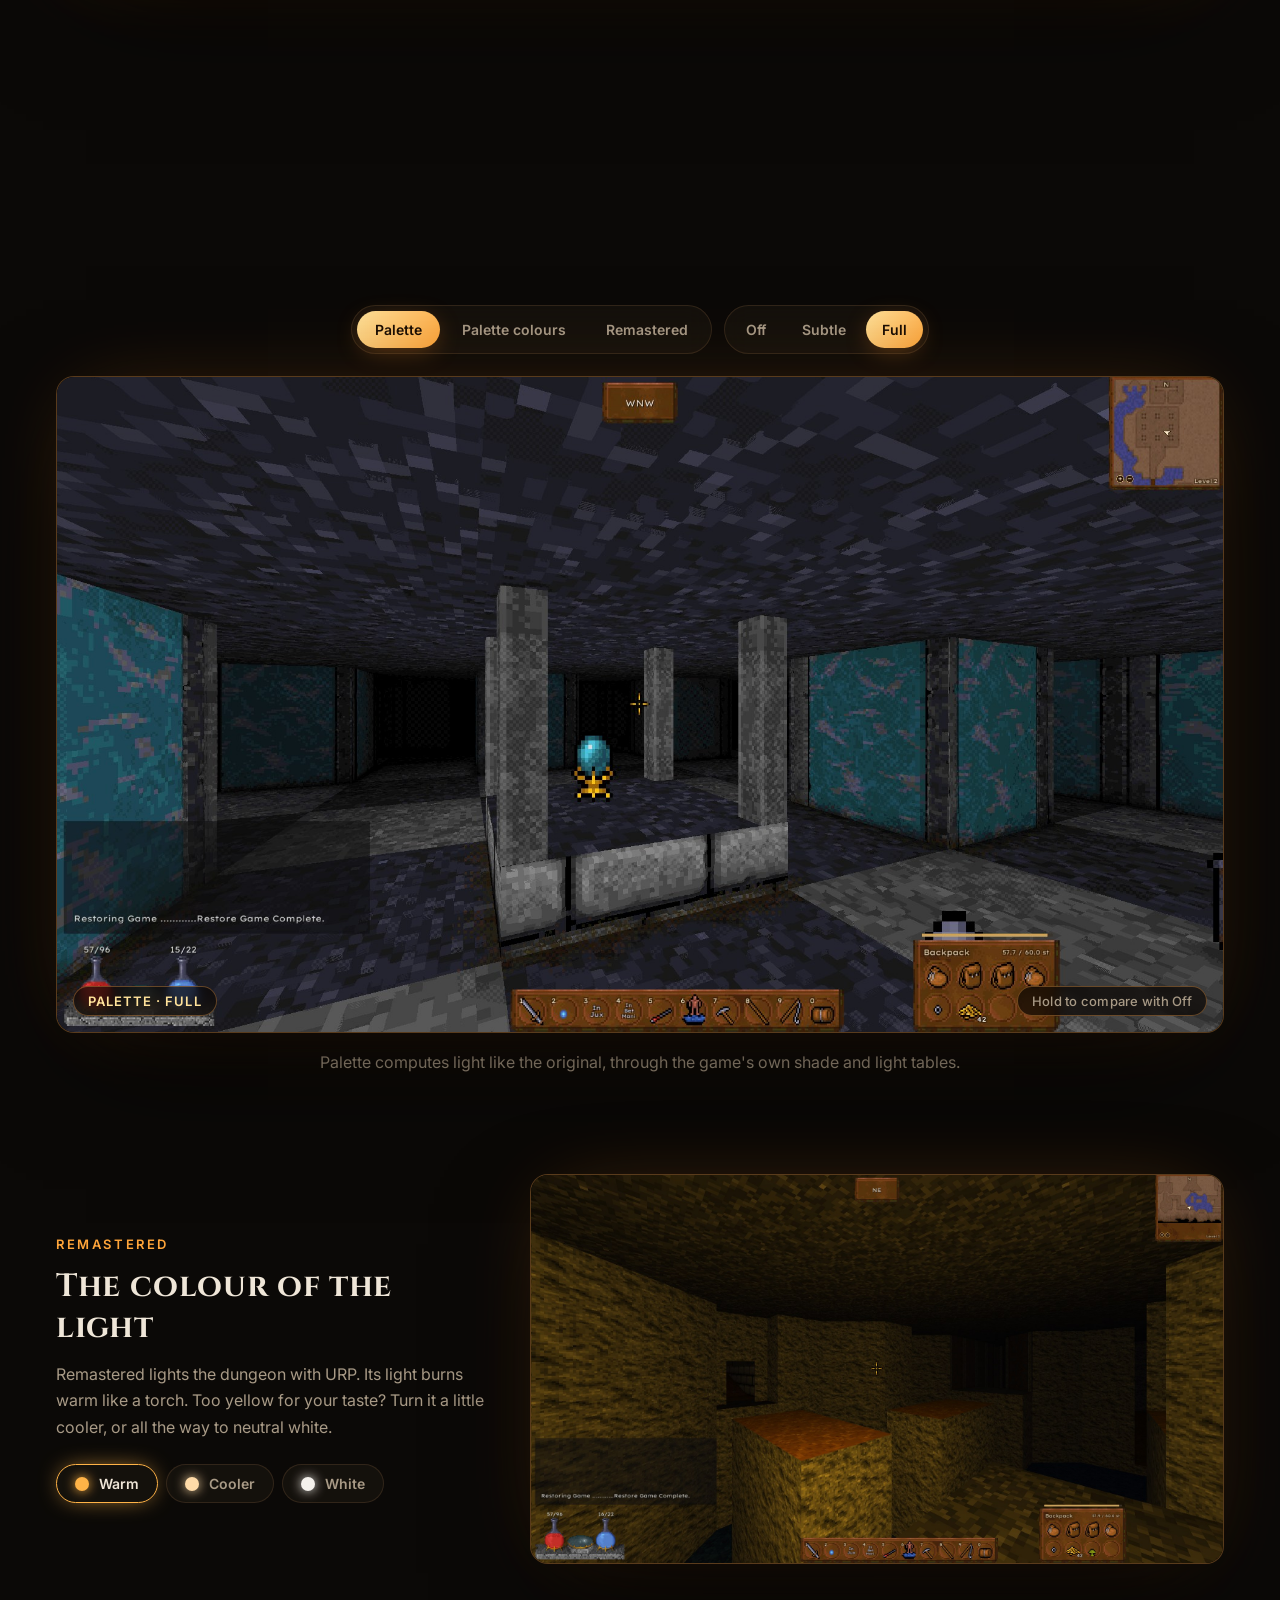
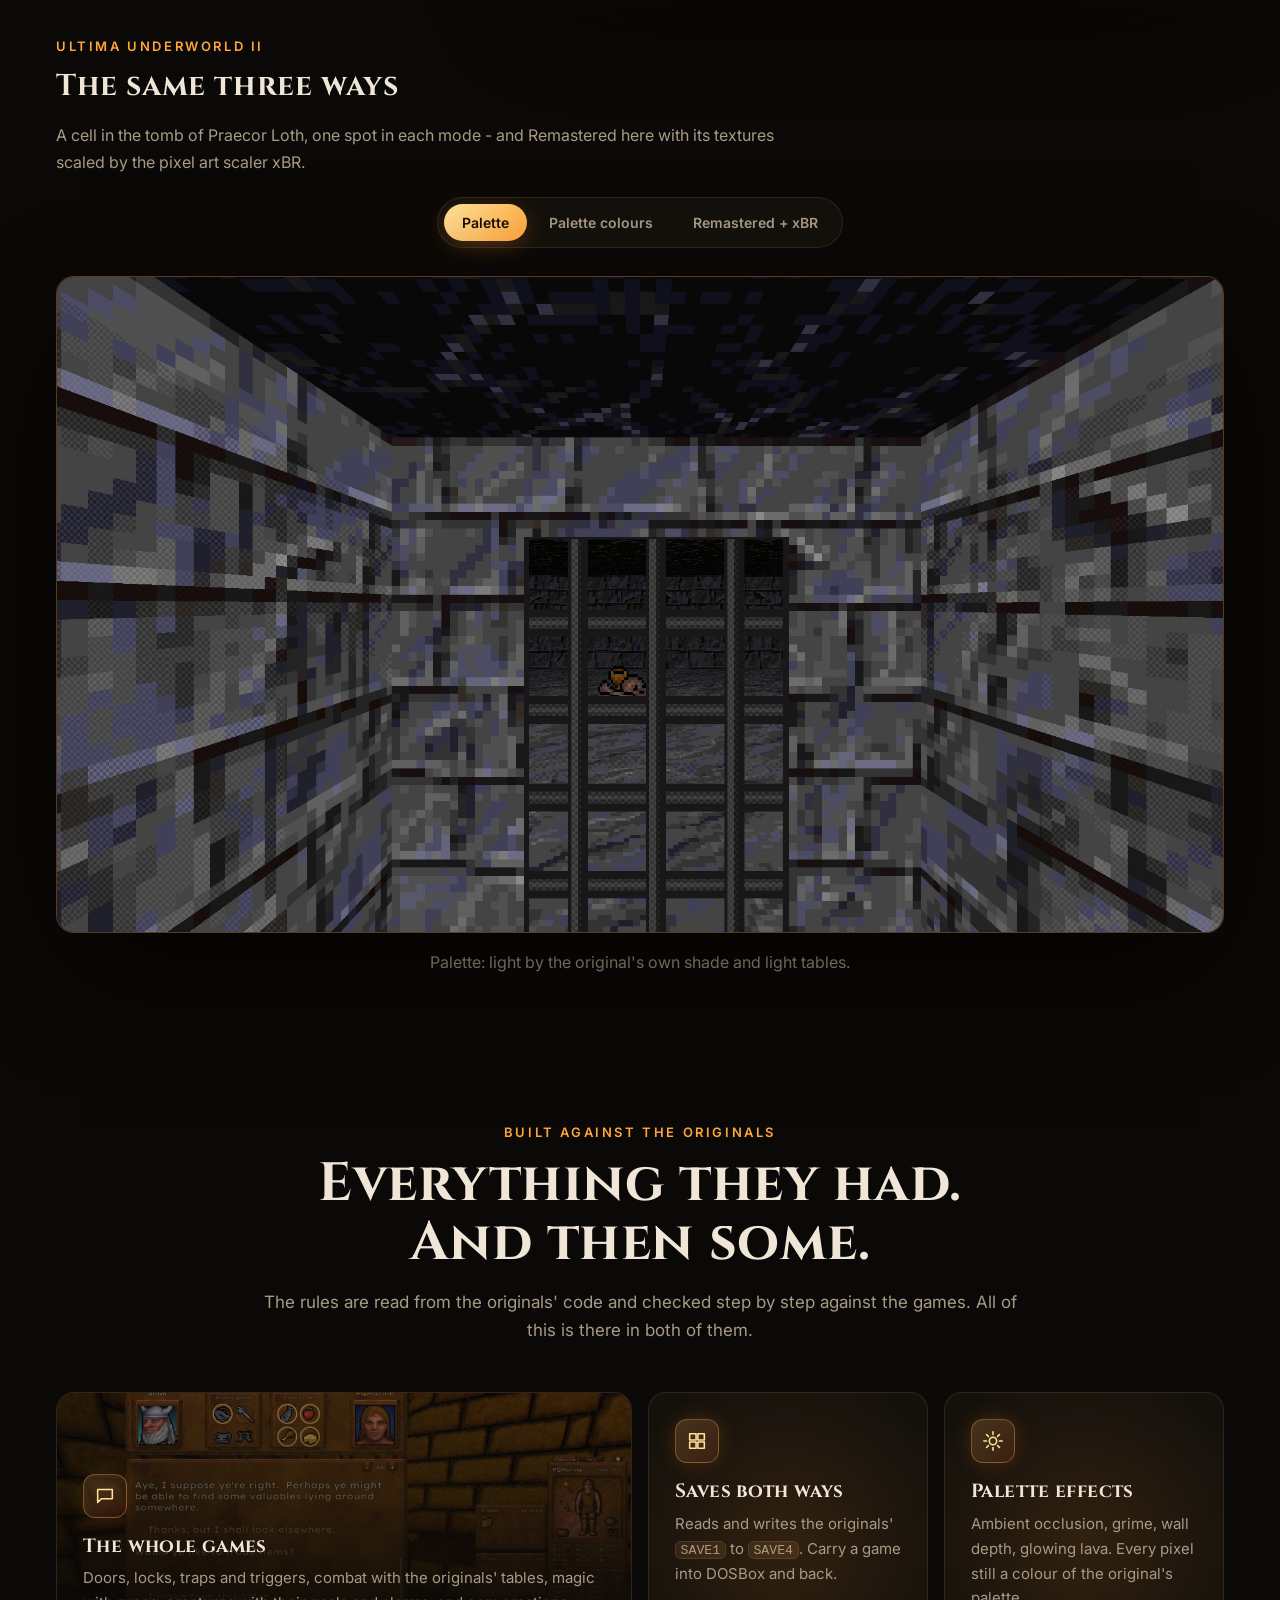
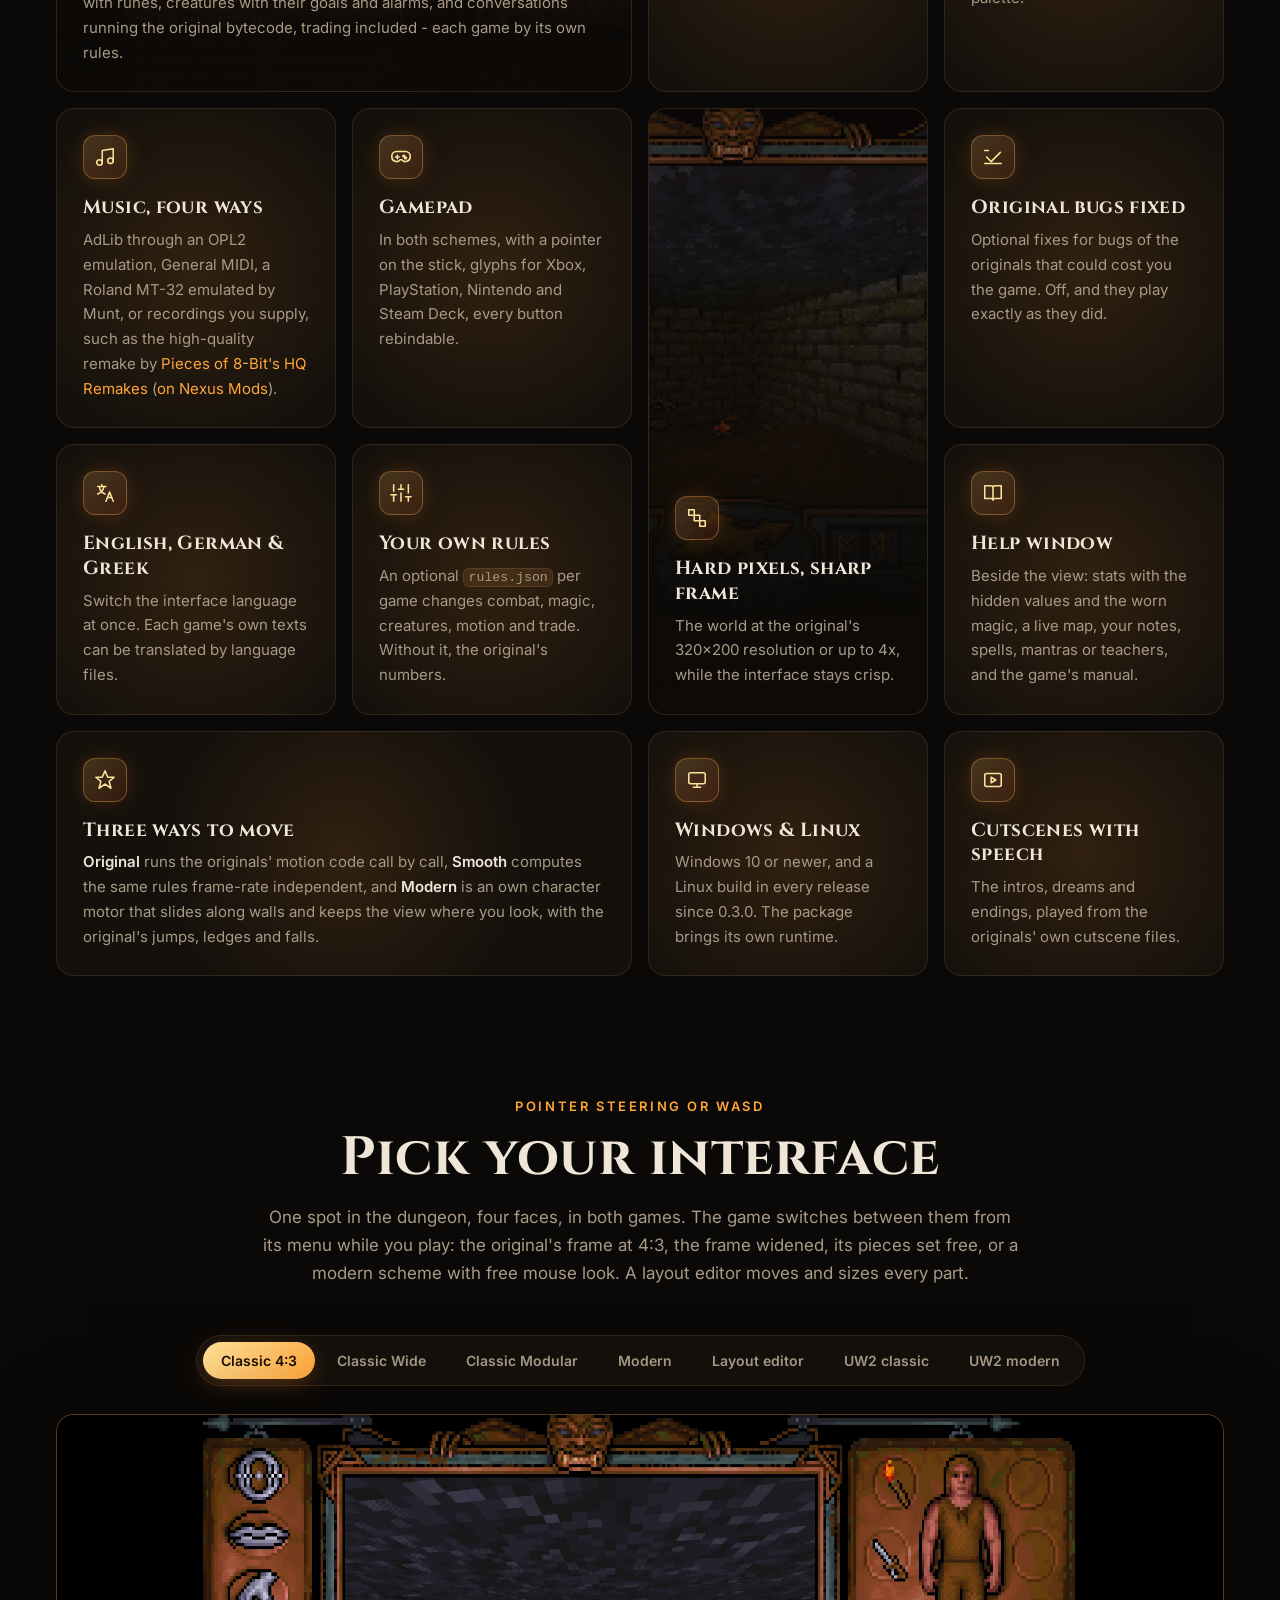
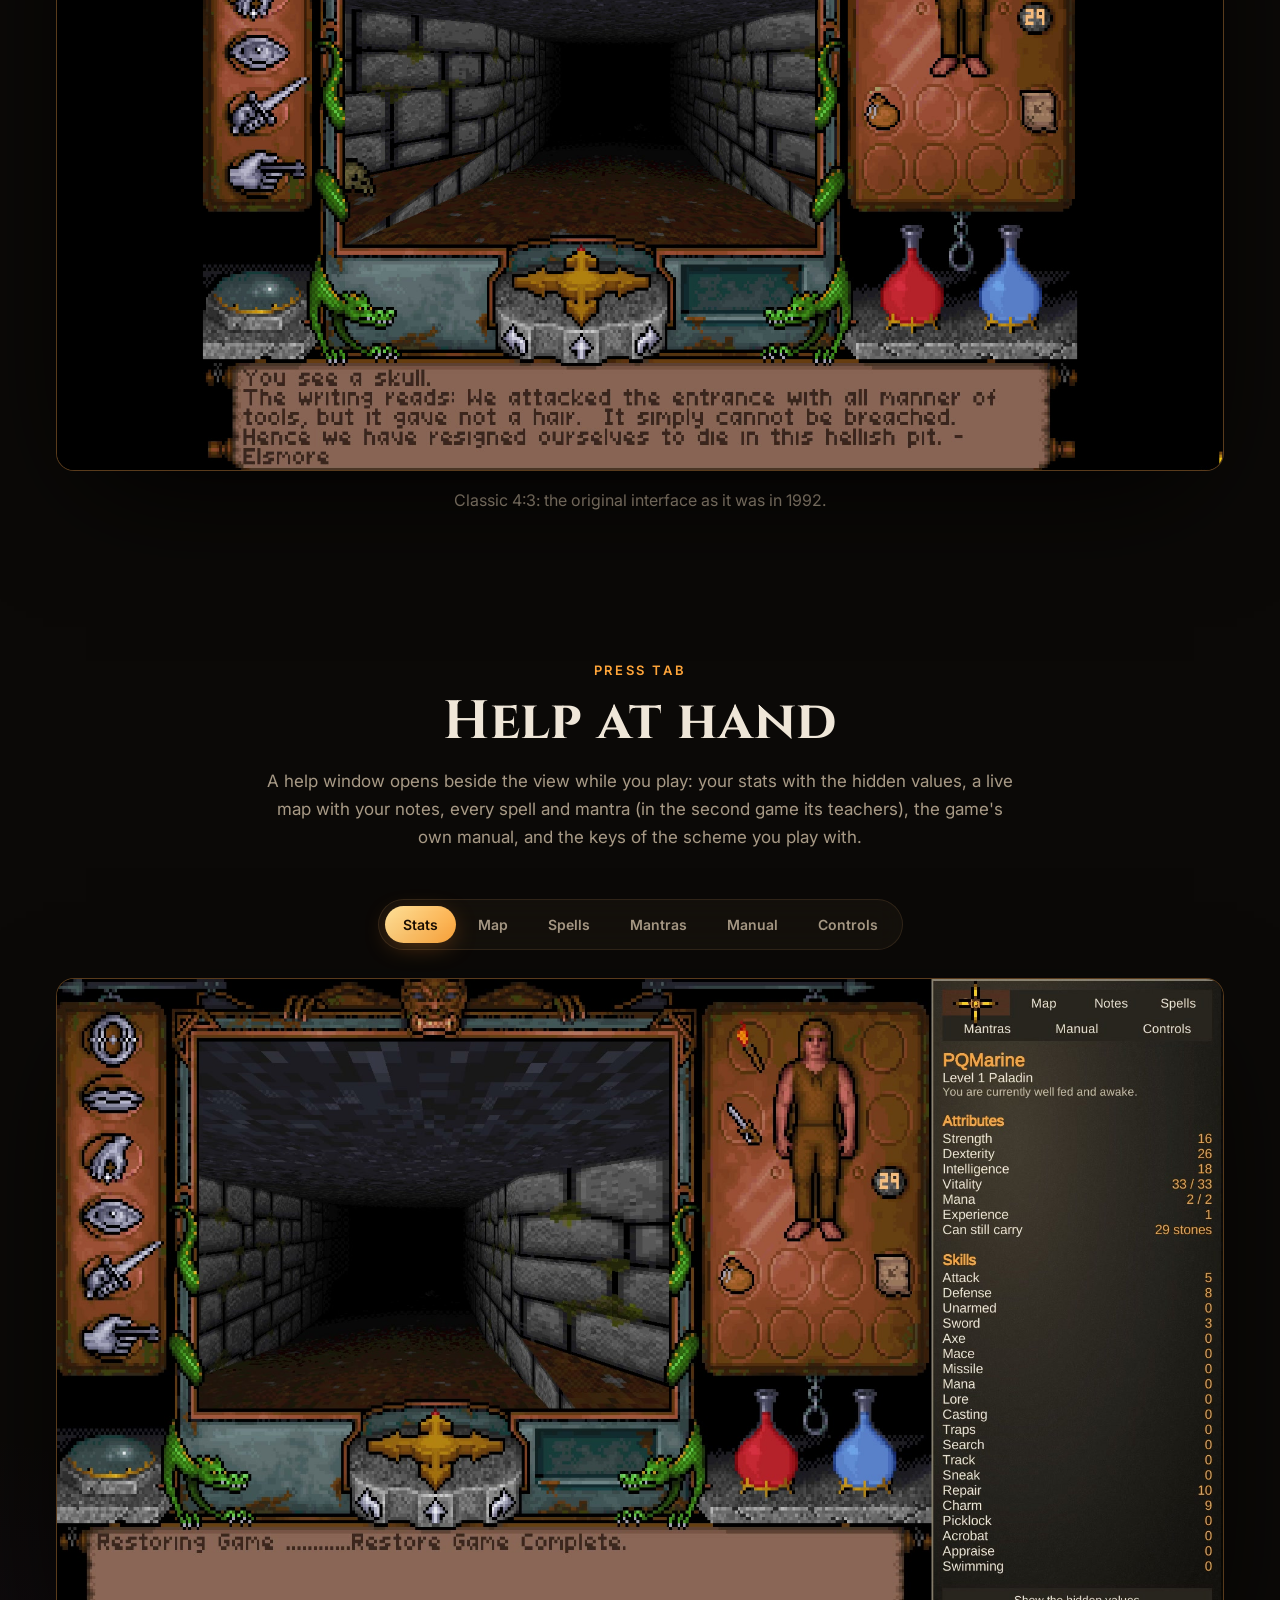
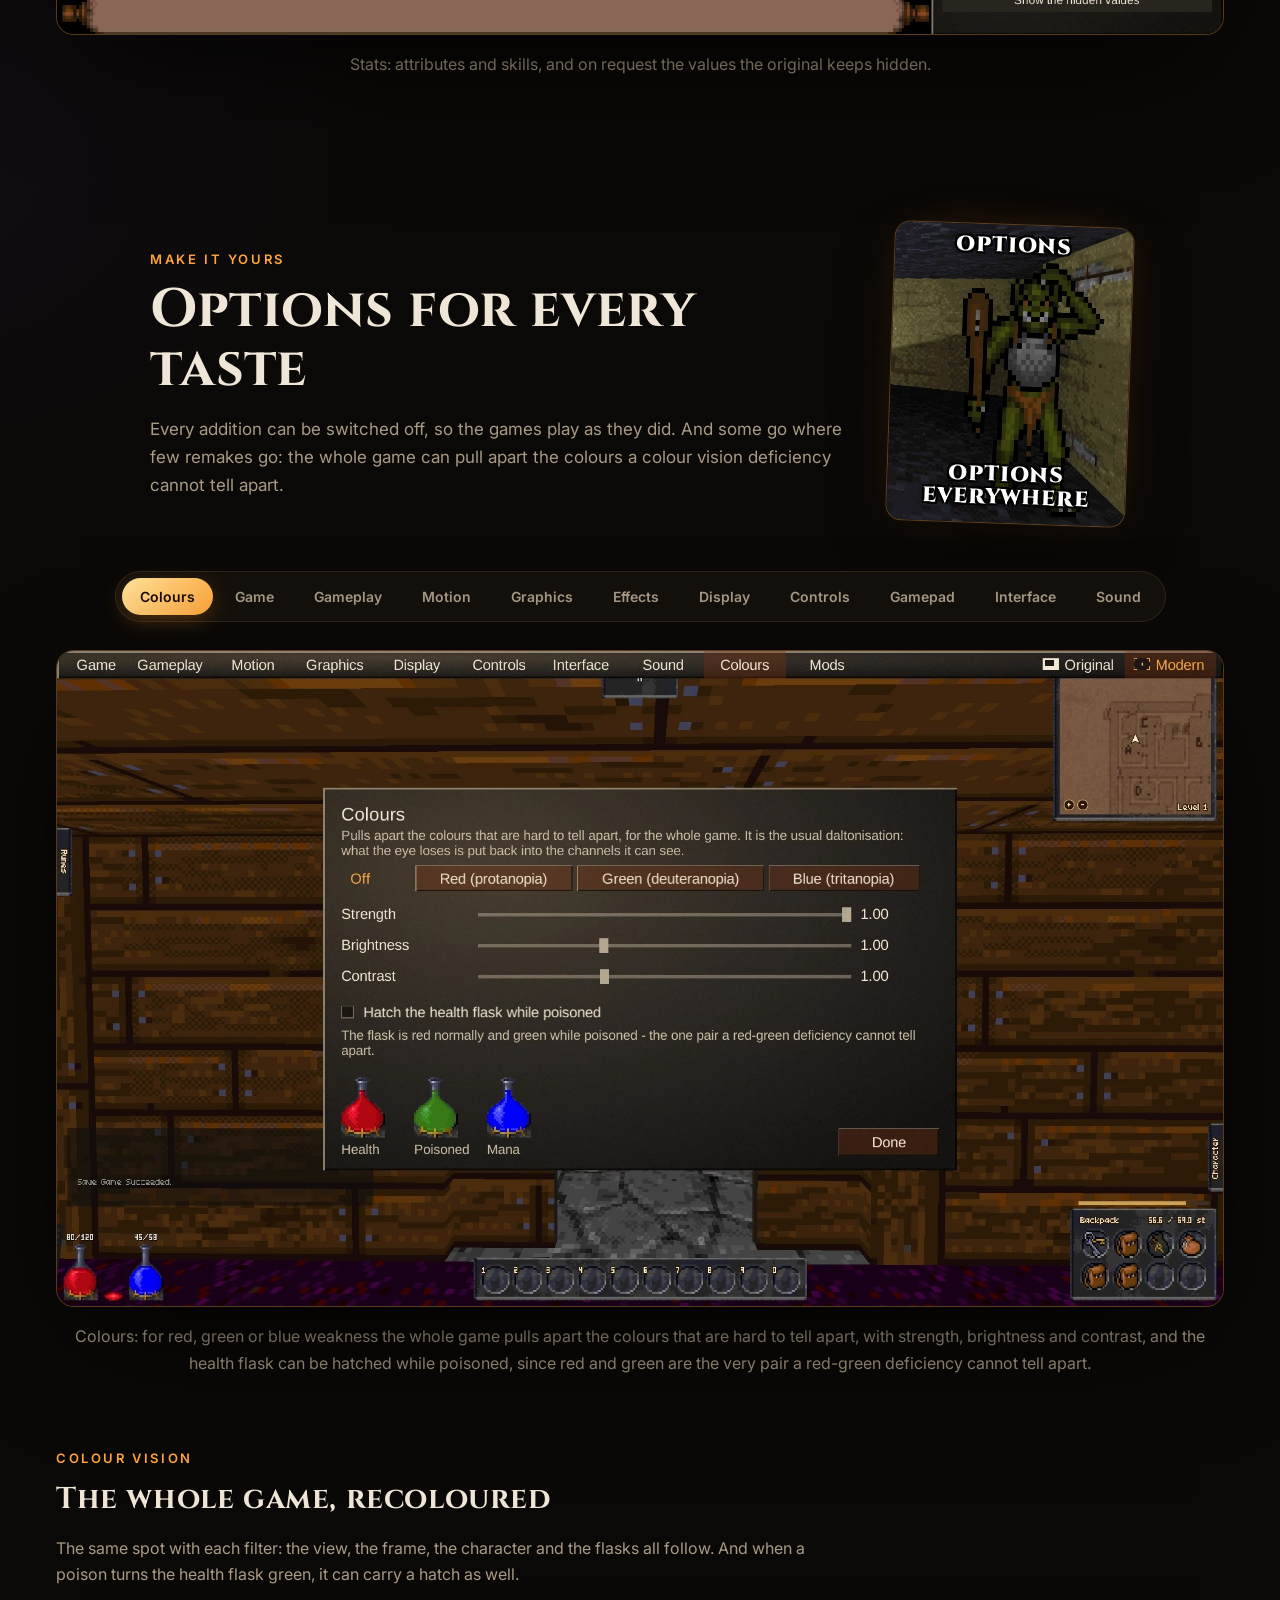
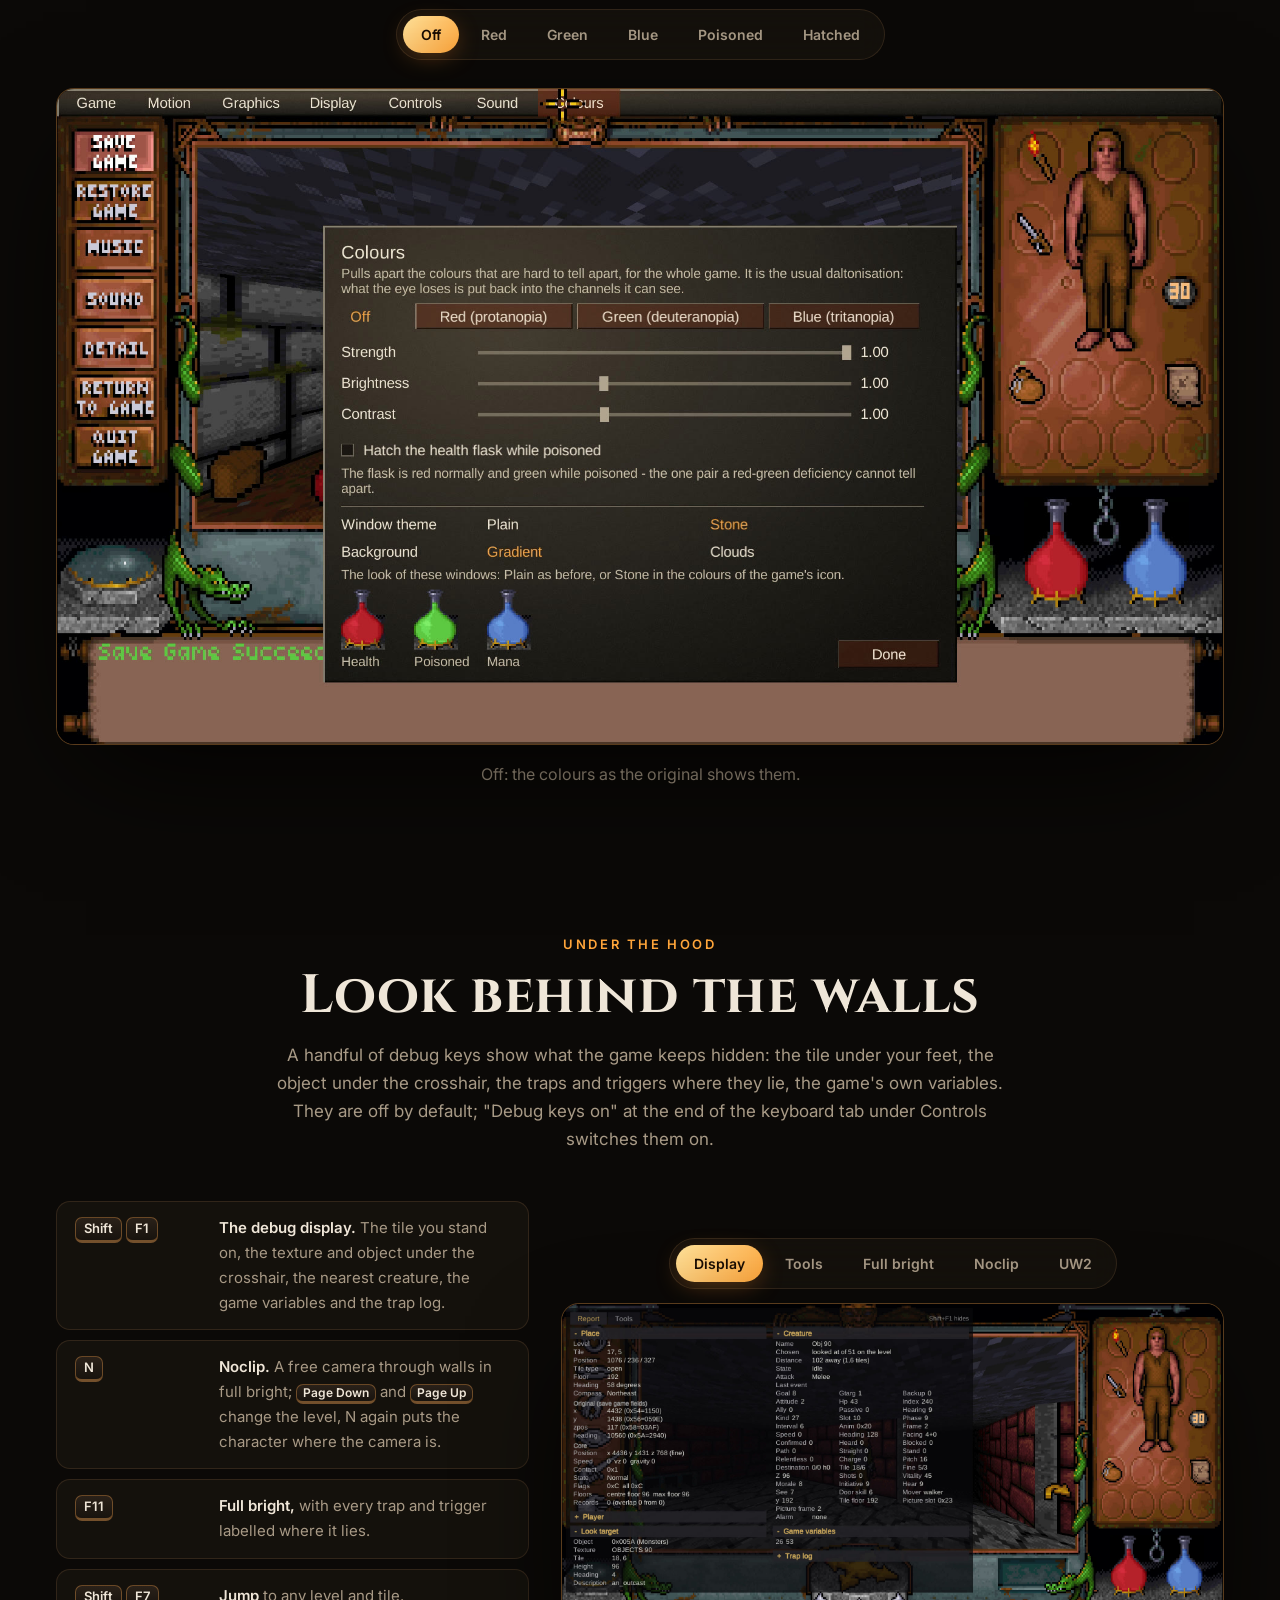
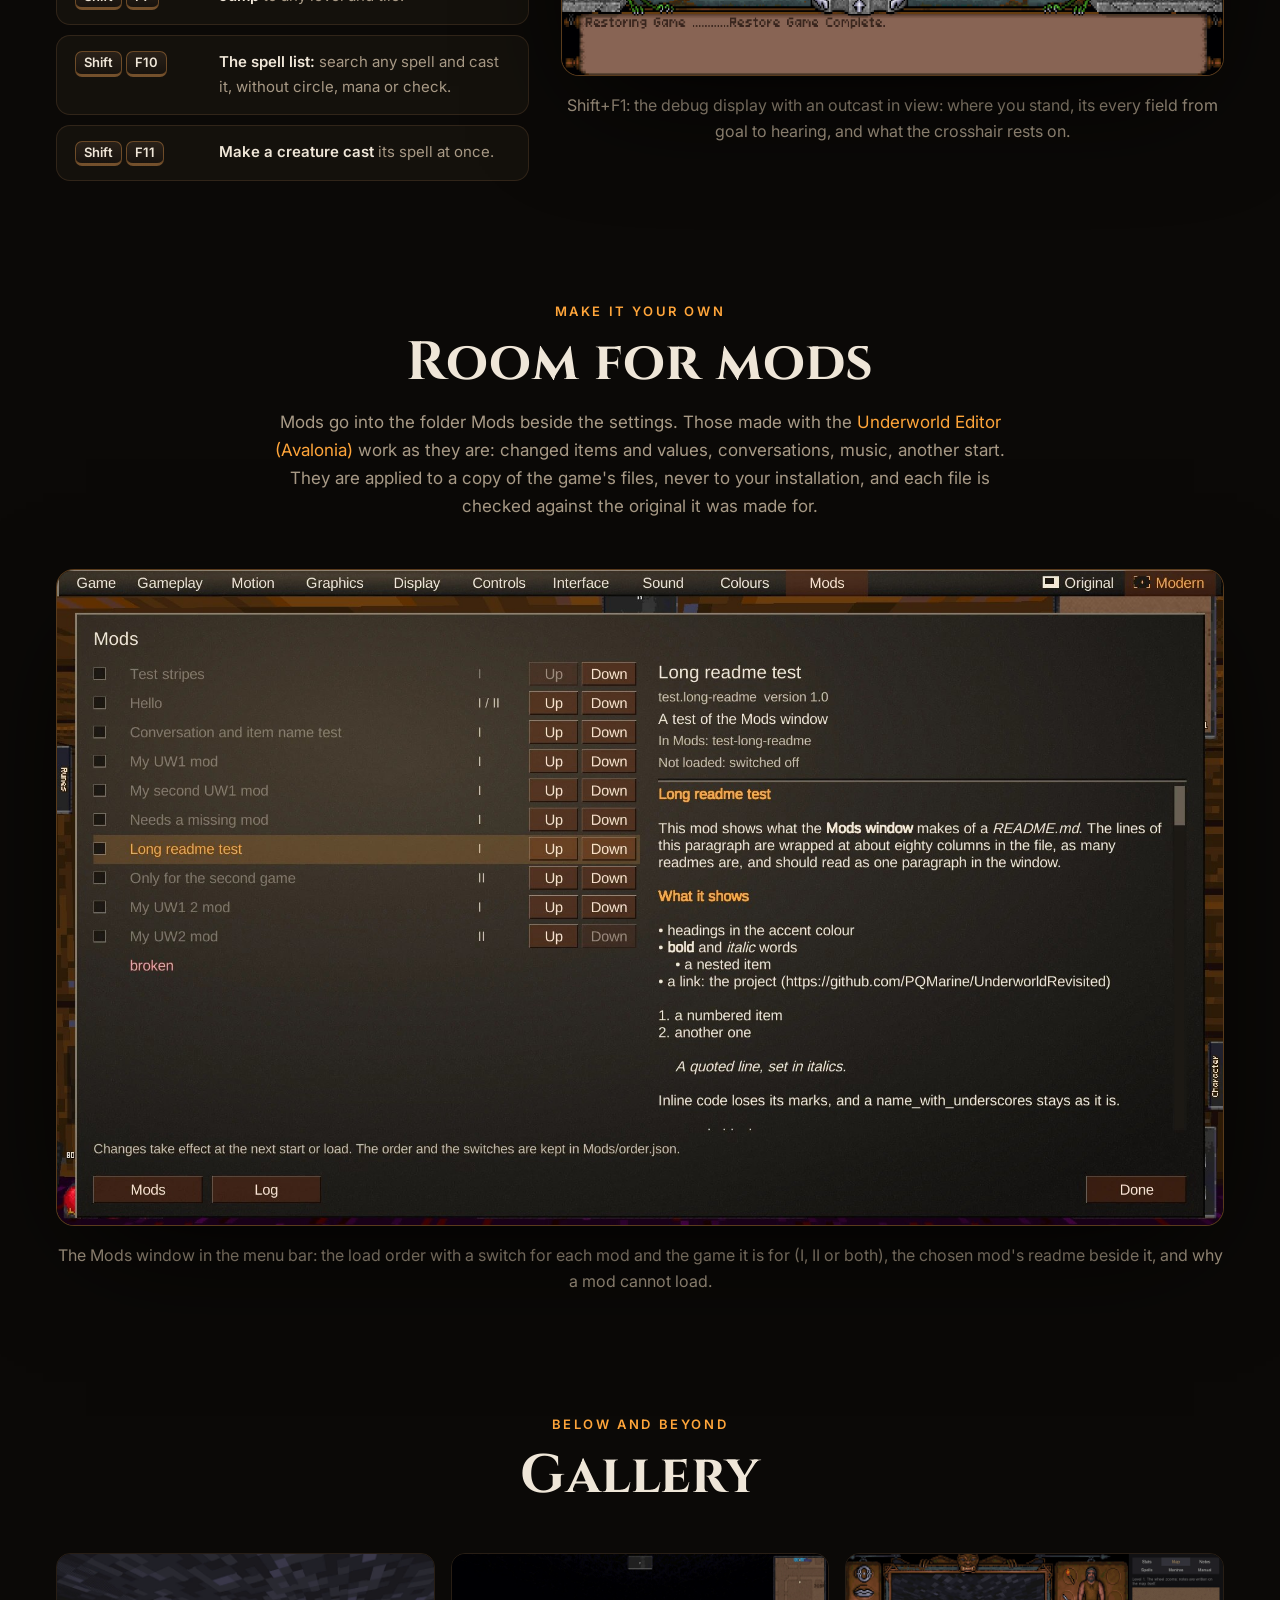
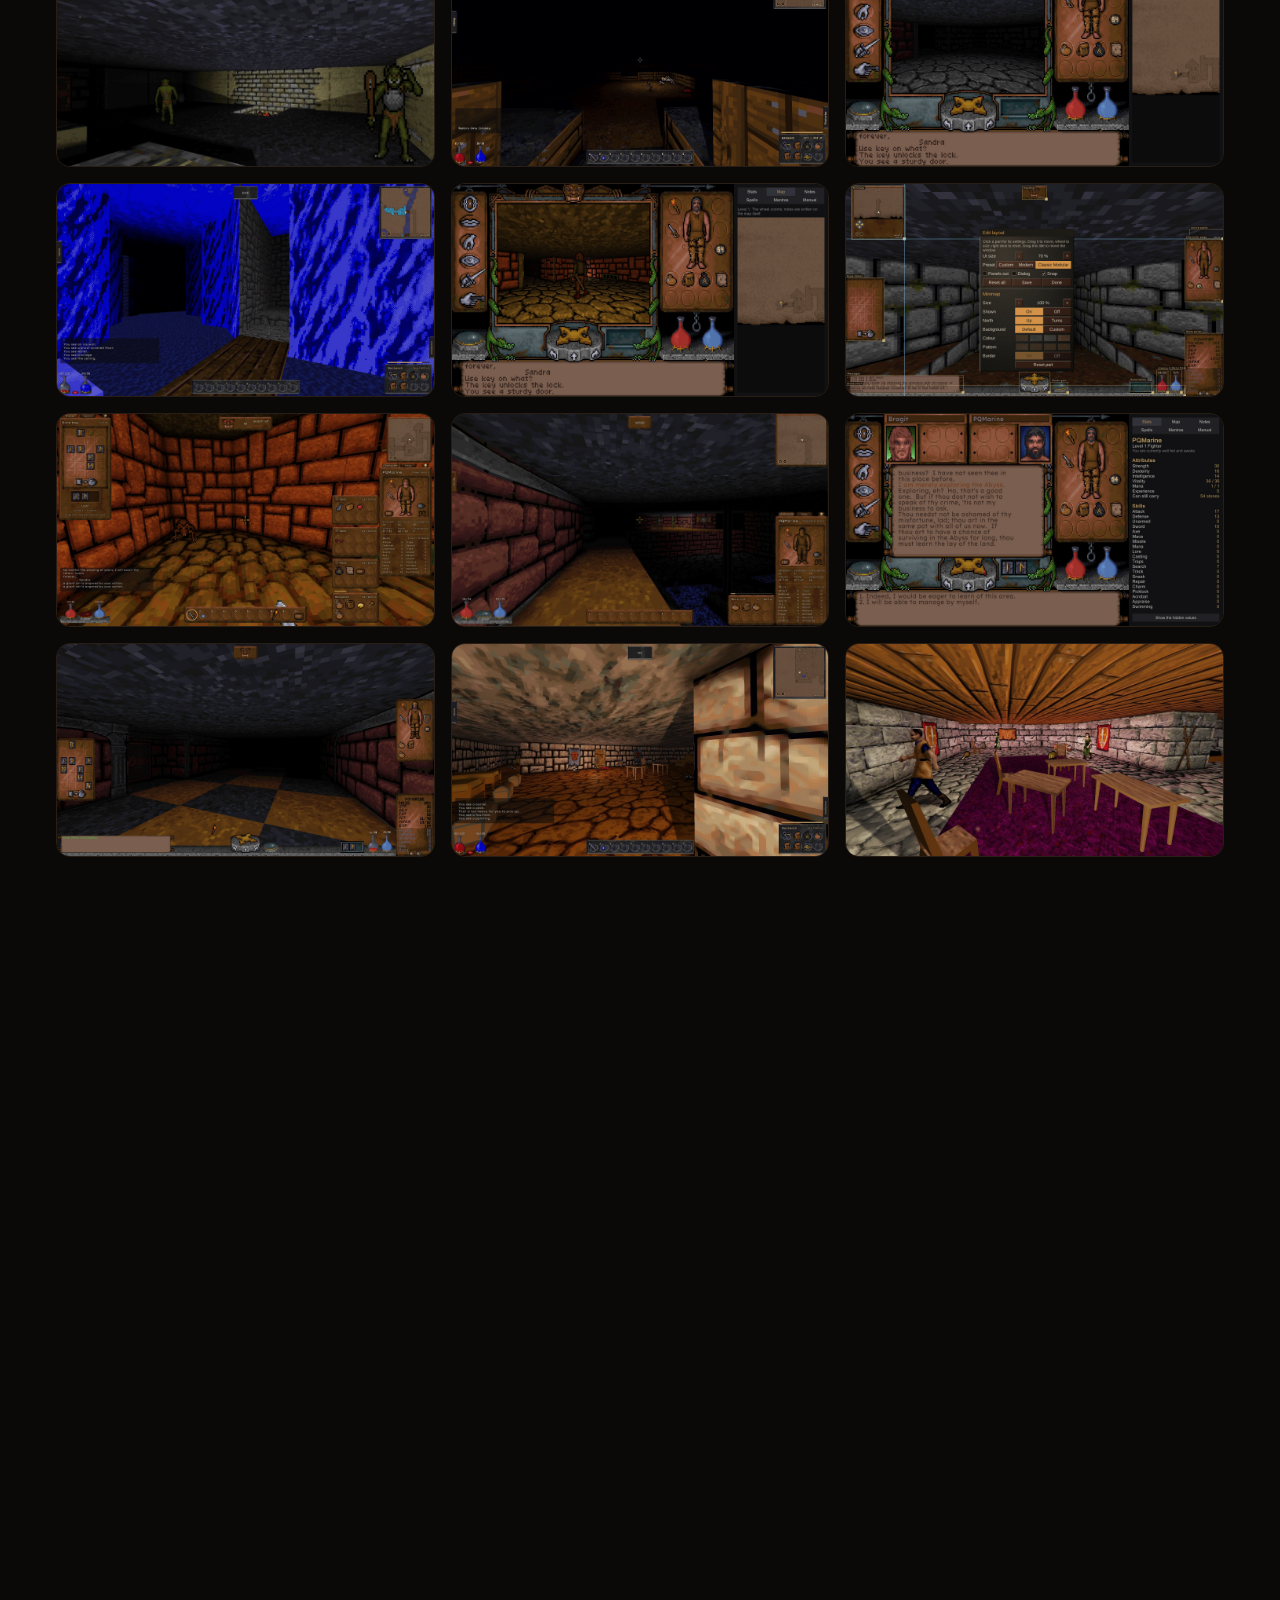
==== commit 97e7e375: "Timeline: 0.27.0 cleanup batch 1 and Greek, version 0.27.0" ====
--- a/index.html
+++ b/index.html
@@ -168,7 +168,7 @@
       <div class="hero-cta reveal">
         <a class="btn btn-primary" href="https://github.com/PQMarine/UnderworldRevisited/releases/latest">
           <svg viewBox="0 0 24 24" width="18" height="18" aria-hidden="true"><path fill="none" stroke="currentColor" stroke-width="2" stroke-linecap="round" stroke-linejoin="round" d="M12 3v12m0 0l-5-5m5 5l5-5M4 19h16"/></svg>
-          Download <span class="version" data-version>0.26.1</span>
+          Download <span class="version" data-version>0.27.0</span>
         </a>
         <a class="btn btn-ghost" href="#games">The two games</a>
       </div>
@@ -371,7 +371,7 @@
 
       <article class="card reveal" data-tilt>
         <div class="icon"><svg viewBox="0 0 24 24"><path d="M4 5h9M8.5 3v2M6 5c0 4 3 7 6 8M11 5c-1 4-4 7-7 8"/><path d="M13 21l4-10 4 10M14.5 17h5"/></svg></div>
-        <h3>English &amp; German</h3>
+        <h3>English, German &amp; Greek</h3>
         <p>Switch the interface language at once. Each game's own texts can be translated by
           language files.</p>
       </article>
@@ -647,6 +647,7 @@
       <li class="reveal"><time>0.25.0</time><div><h3>UW2 interface checked</h3><p>The second game's classic interface checked against the original, area by area: the view's height, the compass, the gargoyle's eyes, the flasks' bubbles, the messages of the bags and more now match it. Several fixes reach the first game too: the flasks, the map notes, the scroll's edges and the reach of the light in the Palette mode.</p></div></li>
       <li class="reveal"><time>0.26.0</time><div><h3>UW2 beta</h3><p>Ultima Underworld II is in beta: played through to the end and compared with the original, its classic interface checked, the modern interface the first game's. The gamepad reaches all its screens, its texts can be translated, and in Remastered its lava glows. For both games the water's relief now moves with its colours, and doors, bridges and plural names follow the original more closely.</p></div></li>
       <li class="reveal"><time>0.26.1</time><div><h3>Conversations confirmed</h3><p>A first fix for the UW2 beta: the modern conversation waits with [MORE] where the text asks for a page, as the classic scroll does, so a group conversation stops before each new speaker, and the small speaker heads no longer cover the text in the original font.</p></div></li>
+      <li class="reveal"><time>0.27.0</time><div><h3>Cleanup batch 1 and Greek</h3><p>The first batch of a second cleanup: rules of Ultima Underworld II read again in the original and corrected, from the 20-second tick to the level change and the eight-position switch, and its hand's reach measured as the original measures it. Thrown things stay on the Prison Tower's level again, and Underworld Revisited's own texts come in Greek, from a translator.</p></div></li>
     </ol>
   </section>
 
@@ -662,7 +663,7 @@
       <div class="step reveal"><span class="step-n">3</span><h3>Play</h3><p>Start <code>UR.exe</code> or <code>UR.x86_64</code>. It finds your EA app, GOG or Steam installations by itself, or asks once for the folder with <code>game.gog</code> or <code>game.bin</code>; <b>Game</b> in the main menu's menu bar switches between the two games. The <a href="https://steamcommunity.com/sharedfiles/filedetails/?id=3834373480" target="_blank" rel="noopener">Steam guide</a> walks through it step by step.</p></div>
     </div>
     <div class="start-cta reveal">
-      <a class="btn btn-primary btn-lg" href="https://github.com/PQMarine/UnderworldRevisited/releases/latest">Download <span data-version>0.26.1</span></a>
+      <a class="btn btn-primary btn-lg" href="https://github.com/PQMarine/UnderworldRevisited/releases/latest">Download <span data-version>0.27.0</span></a>
       <p class="muted">Nothing is written to your installation. Save games stay compatible with the original.</p>
     </div>
   </section>
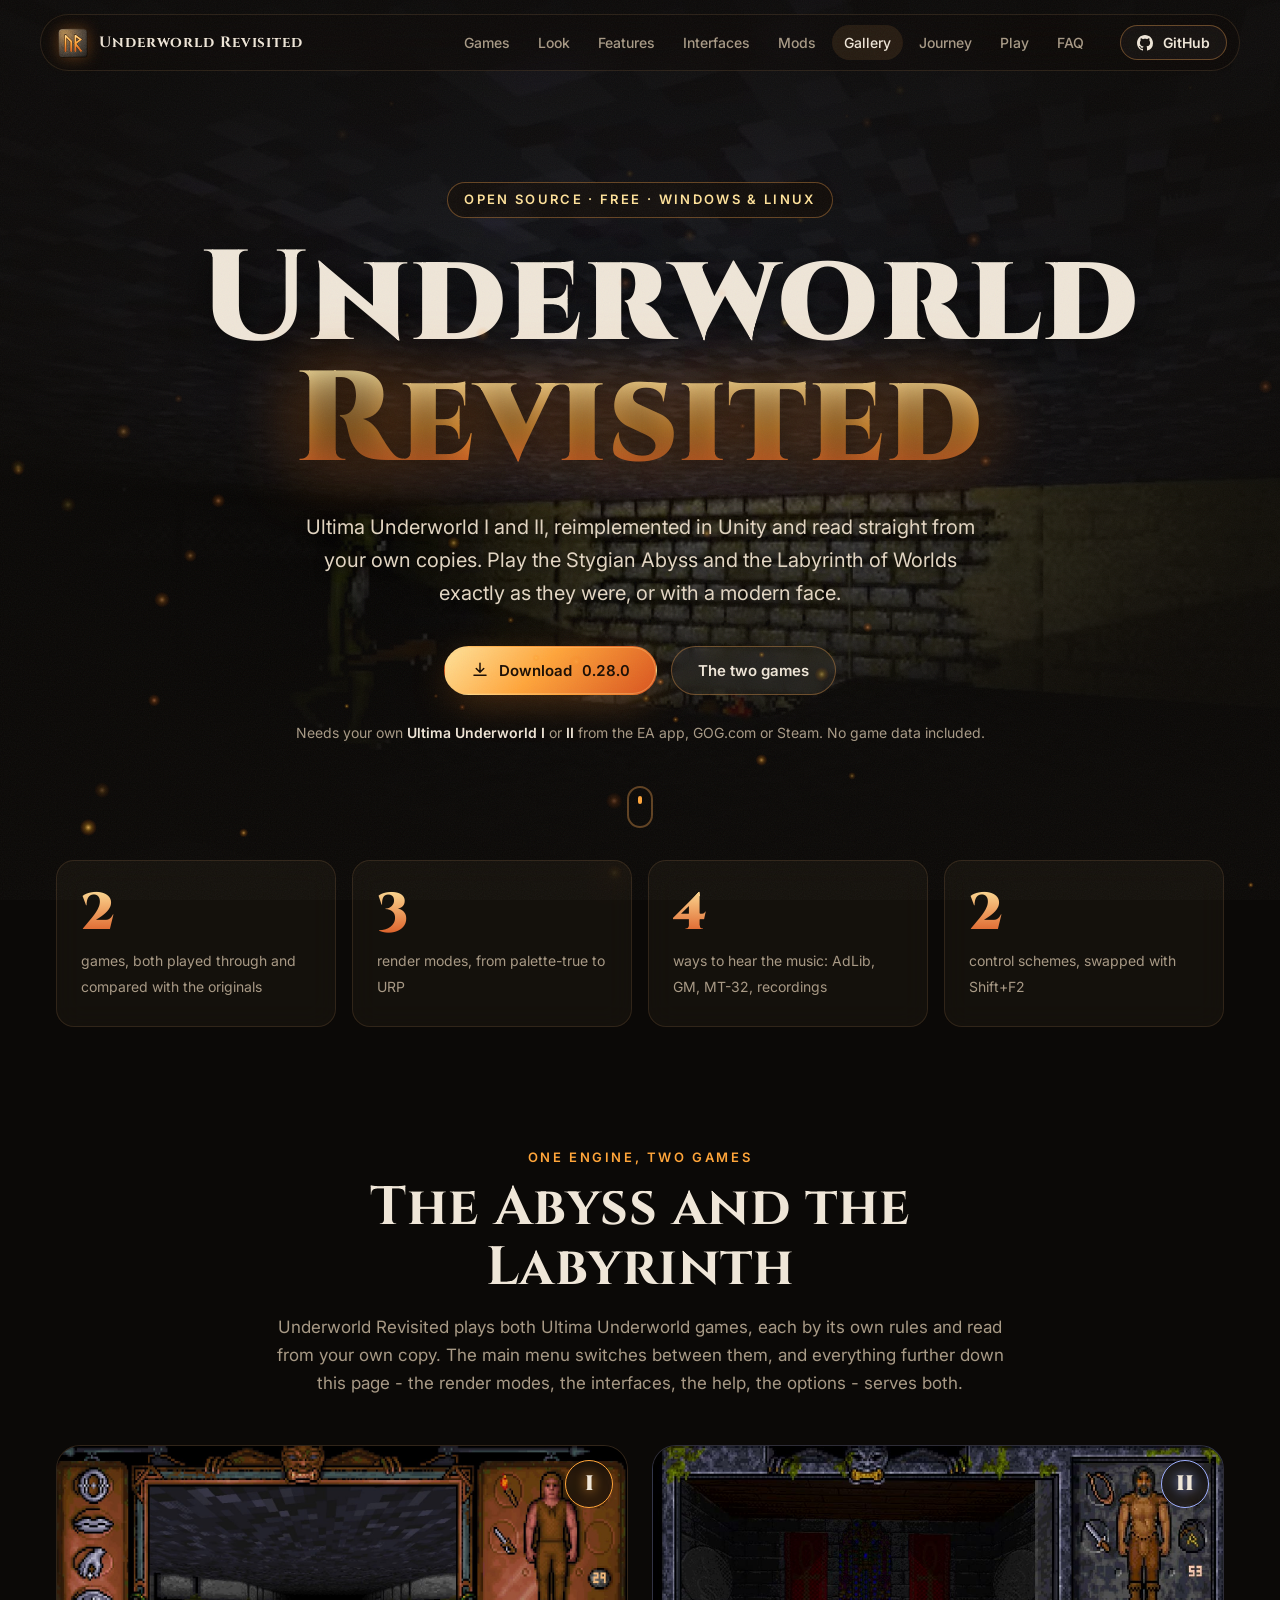
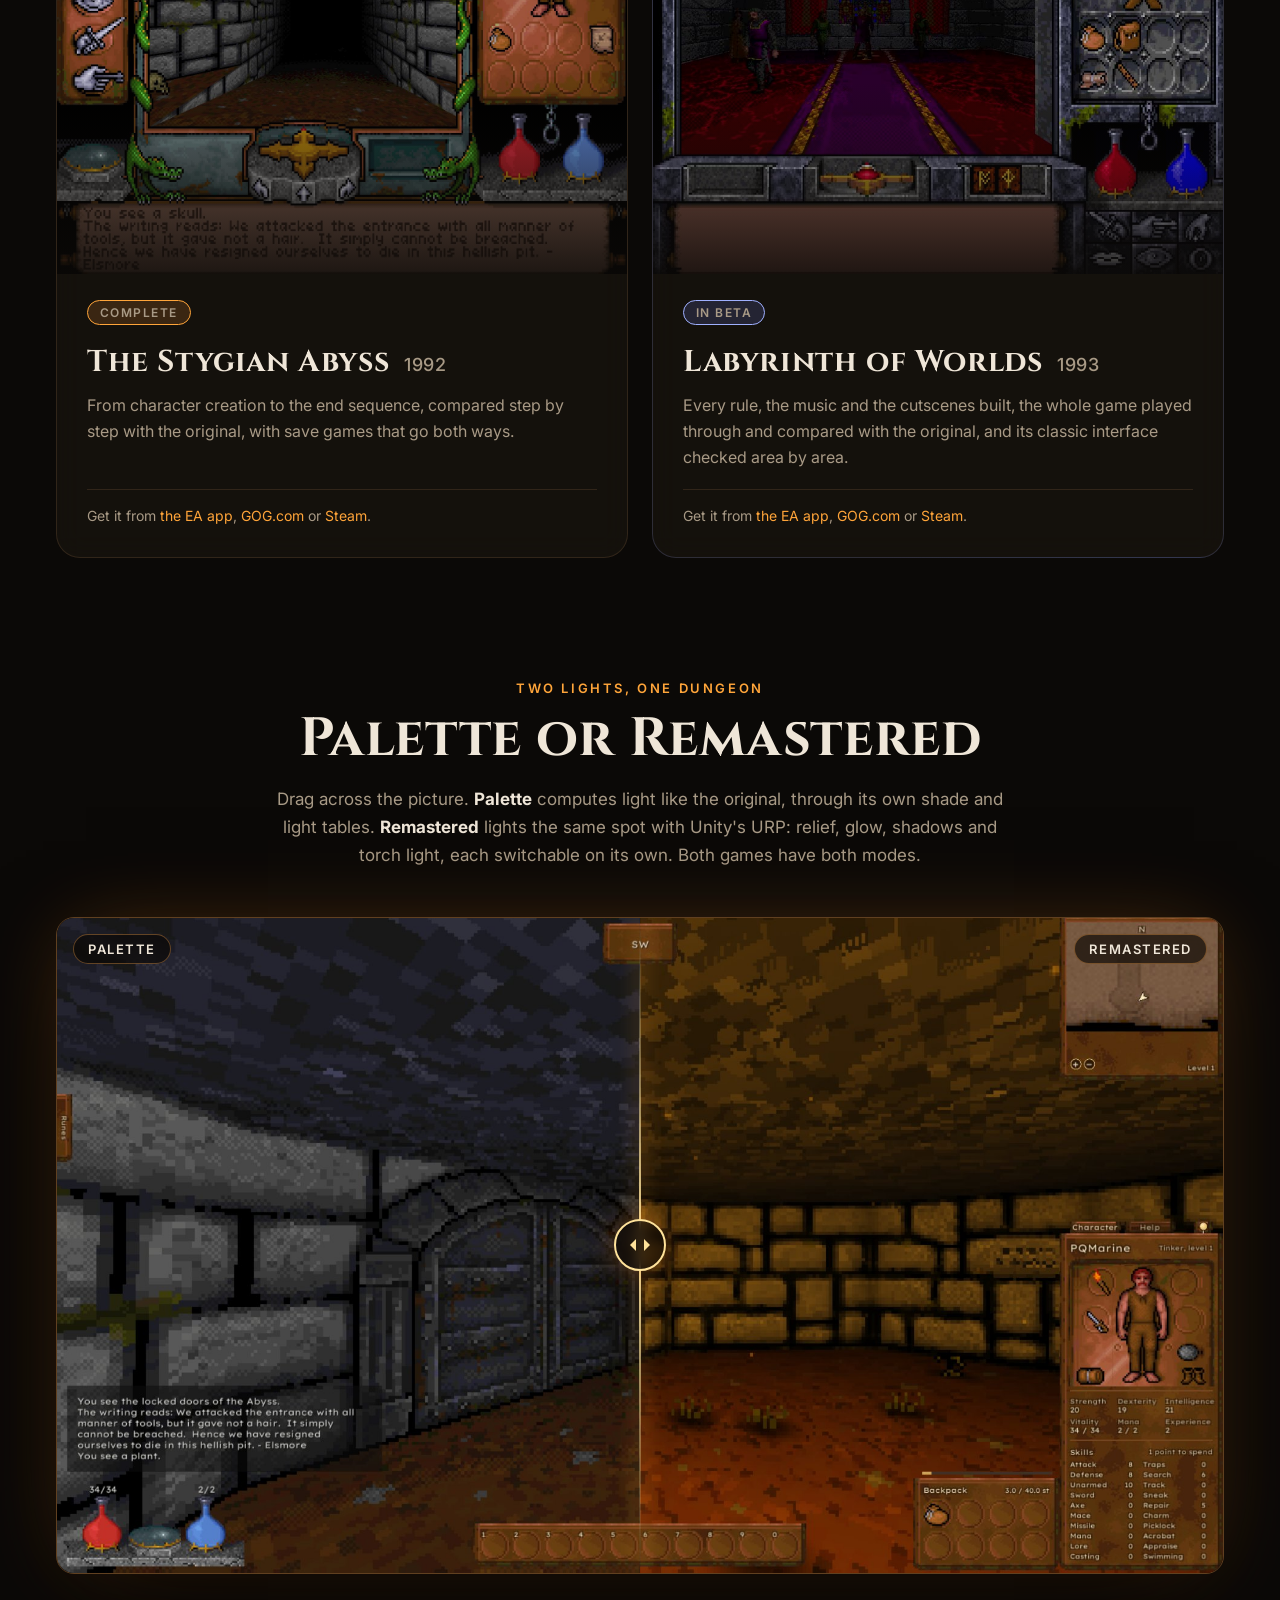
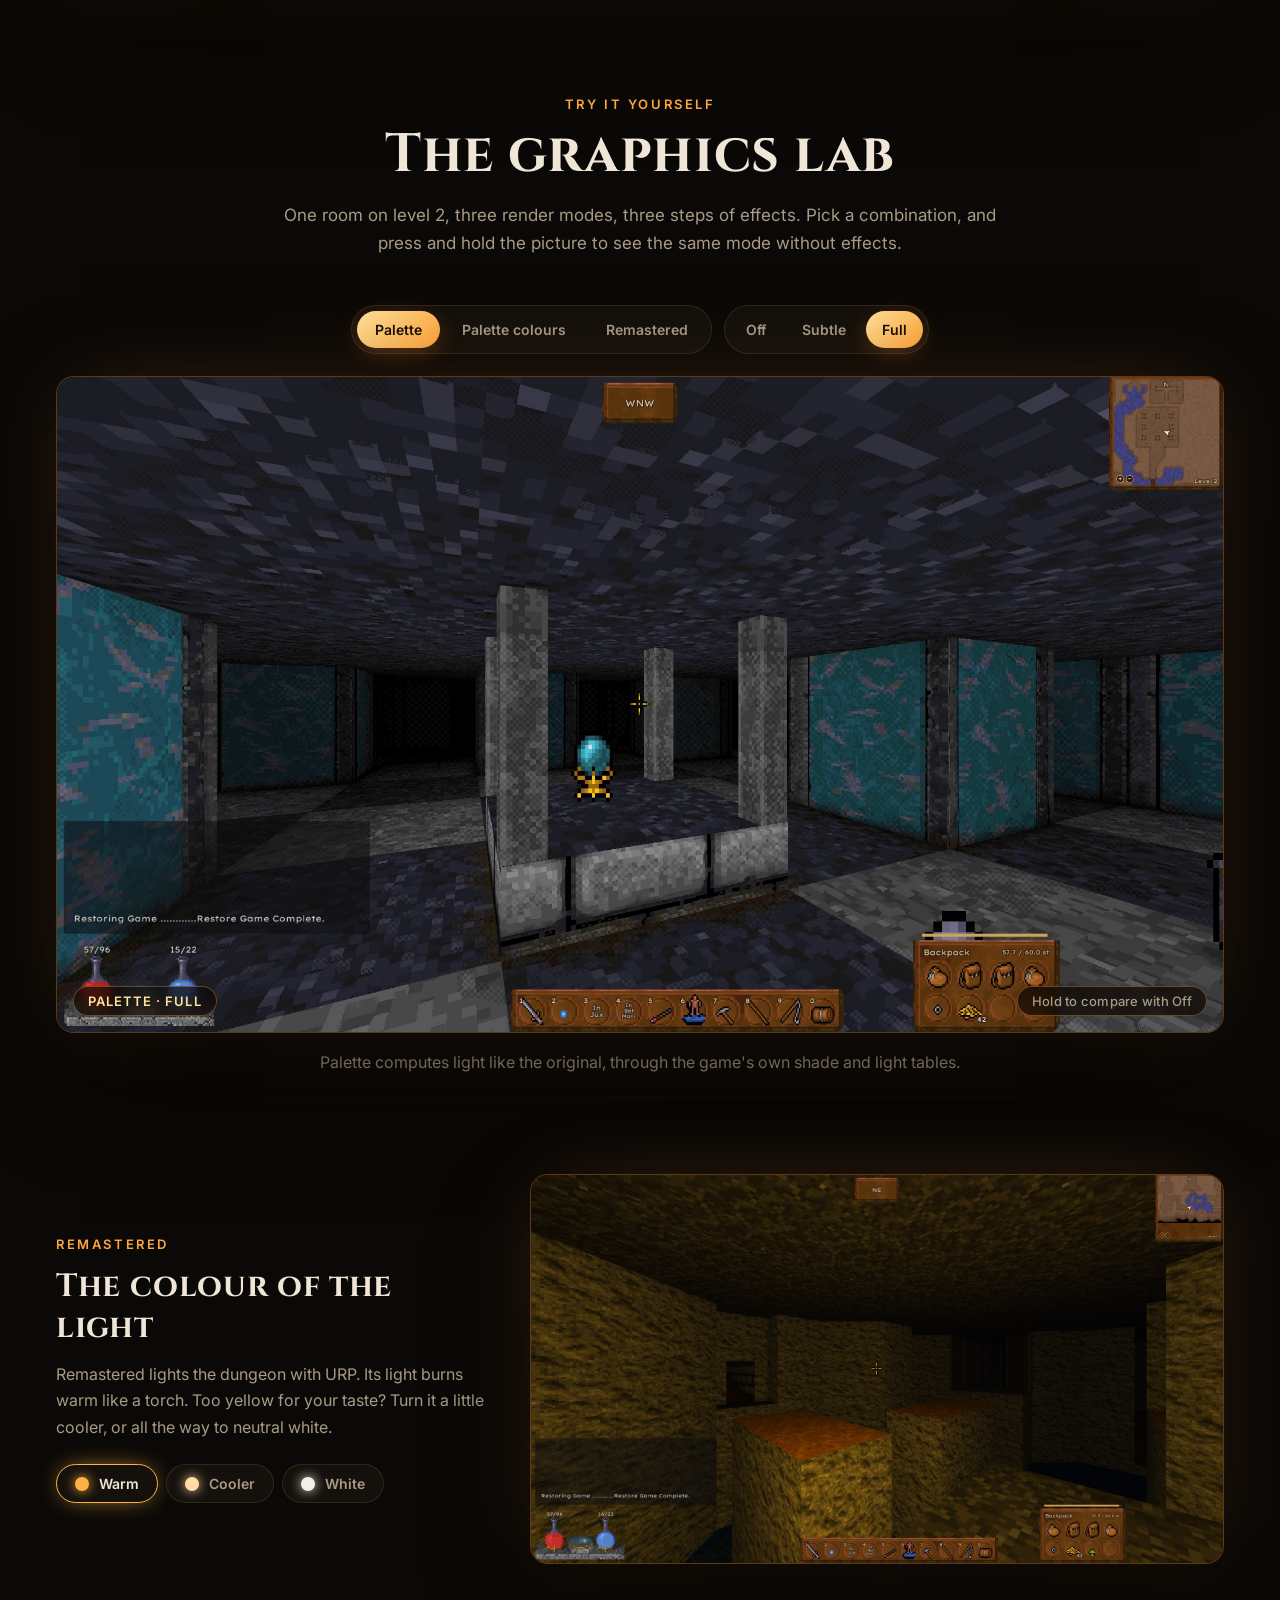
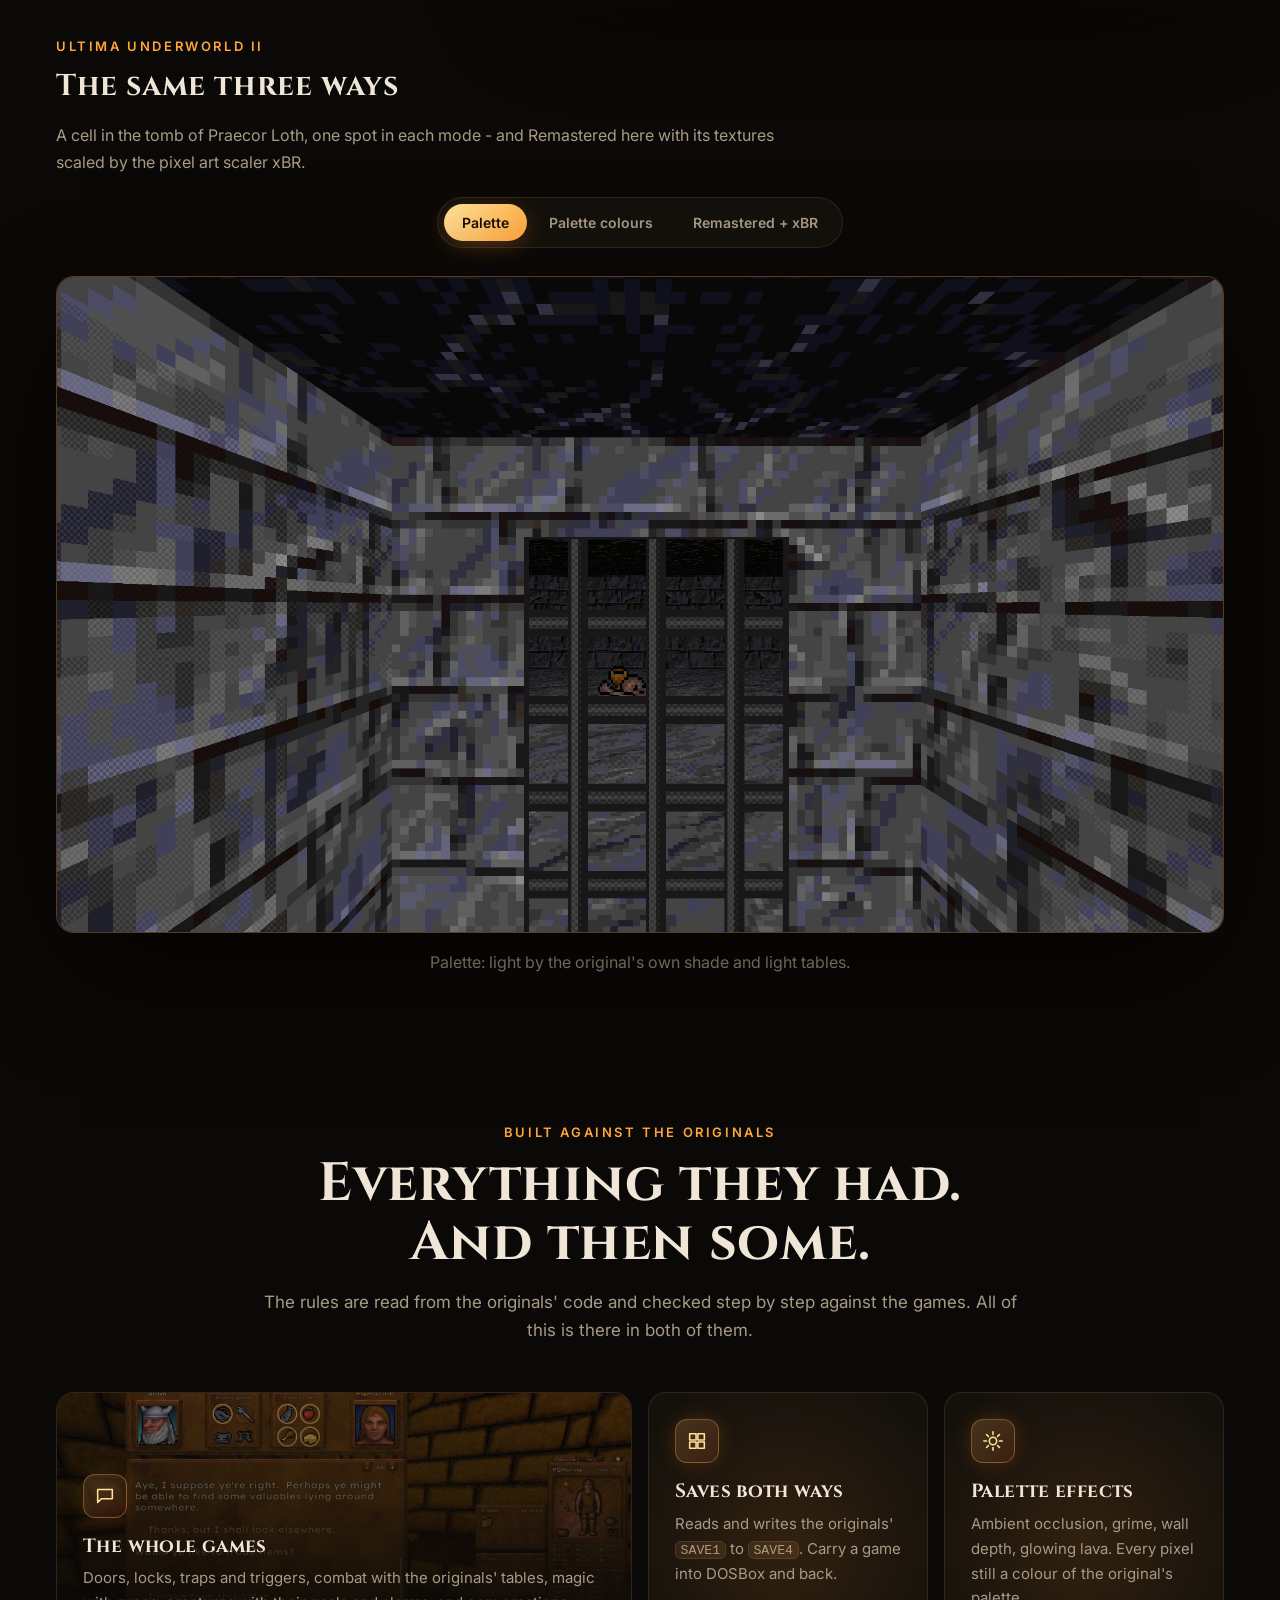
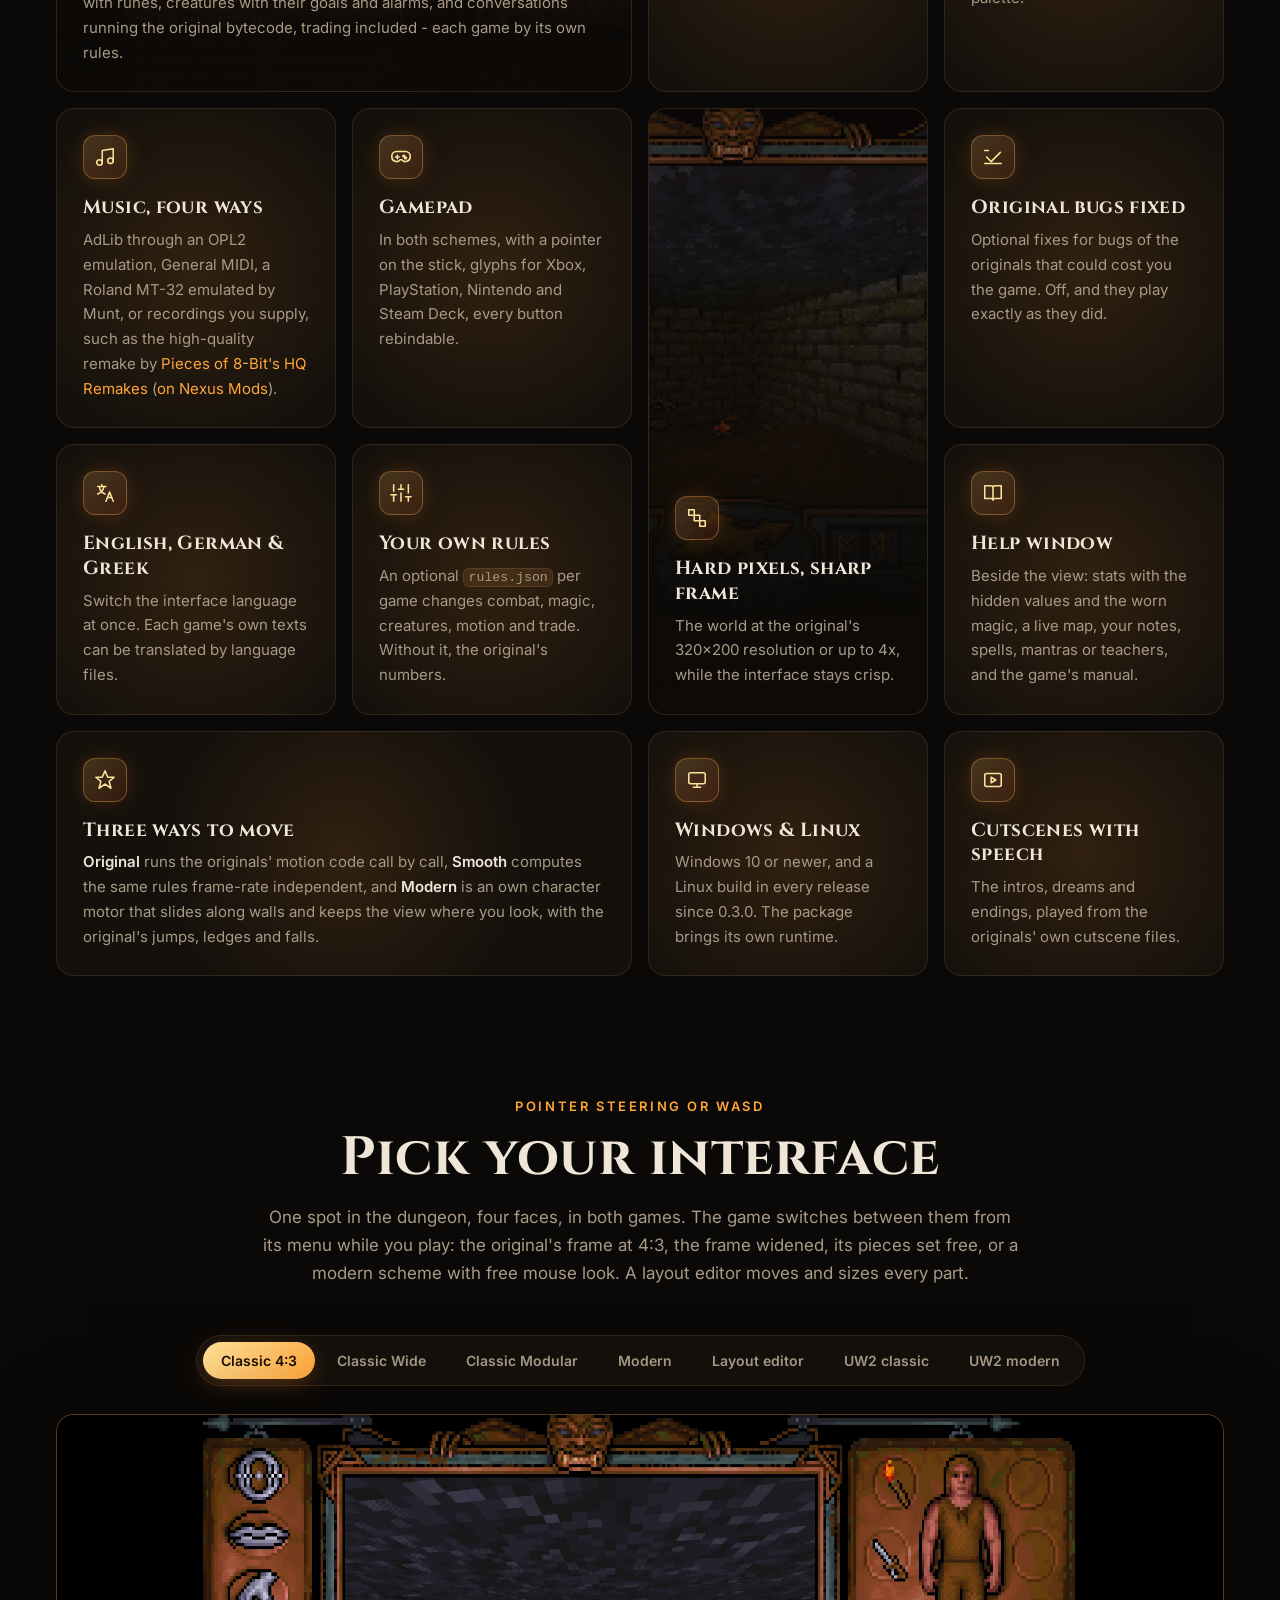
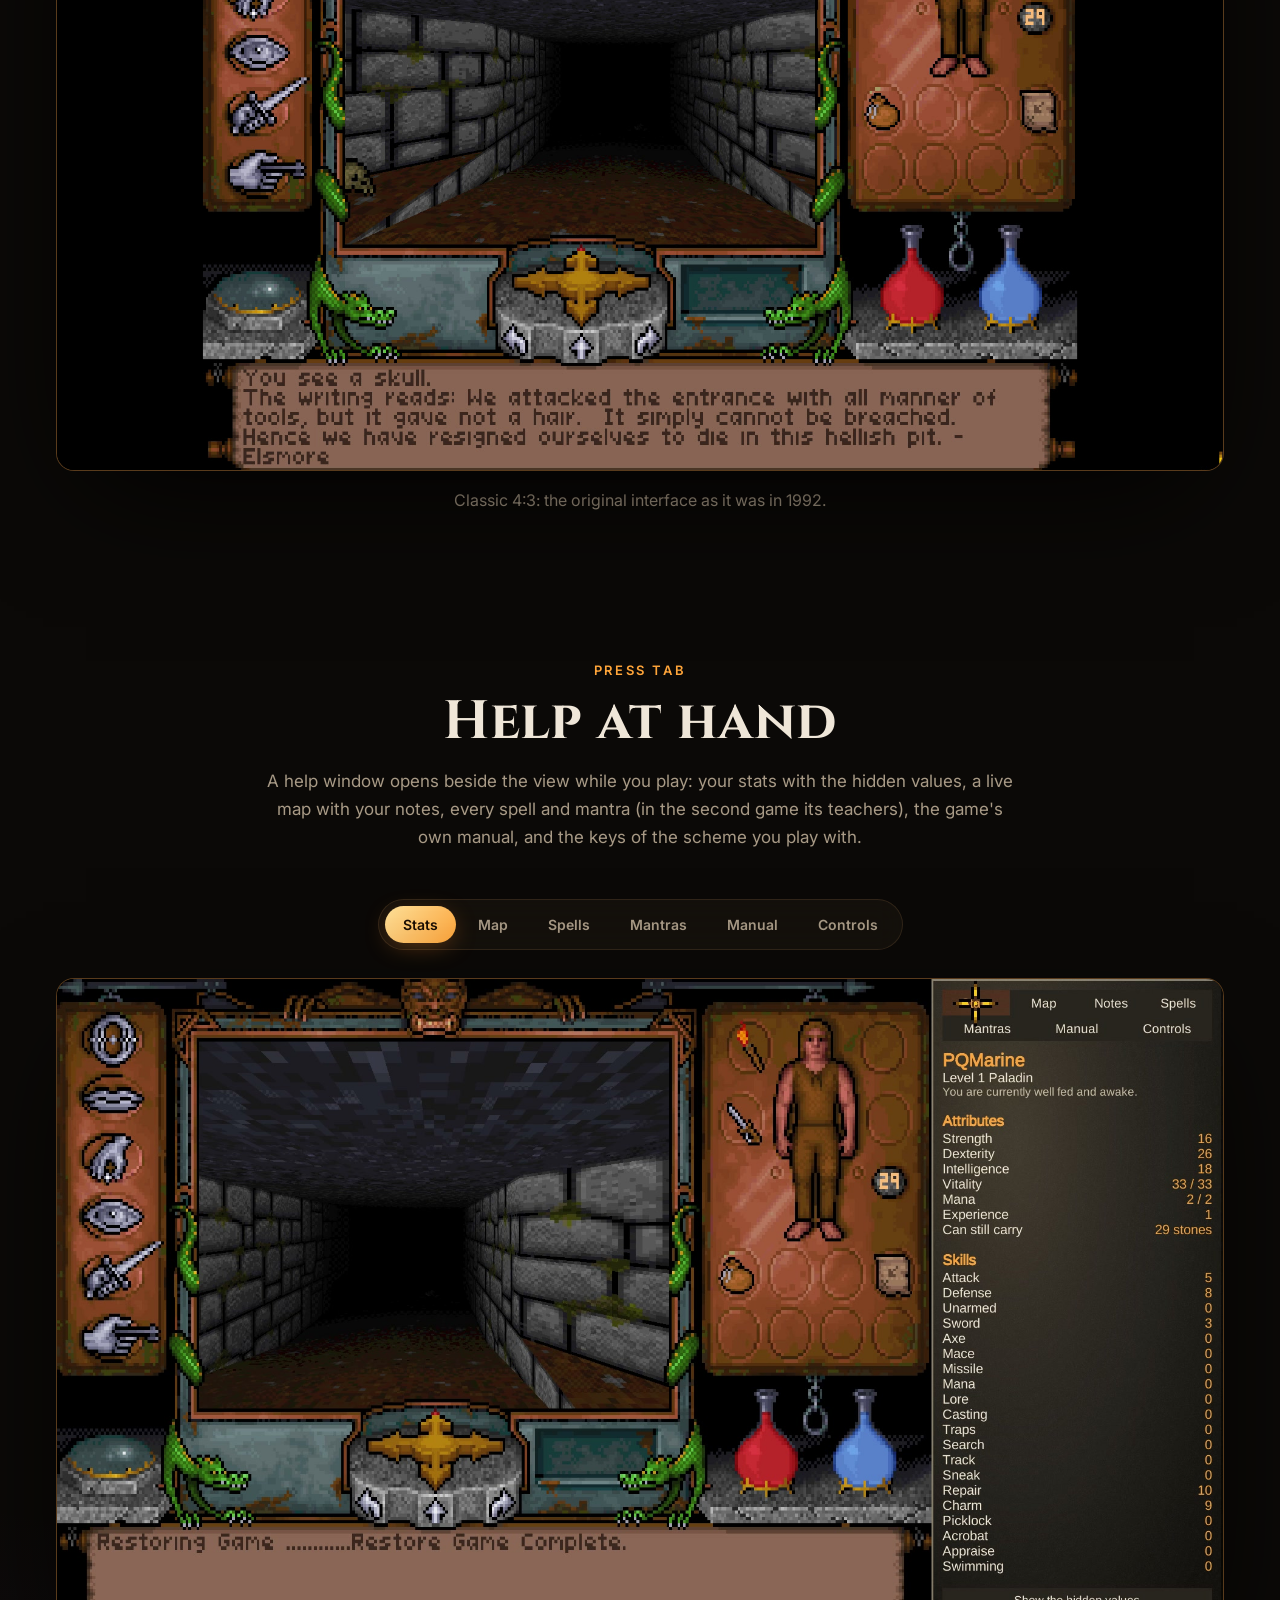
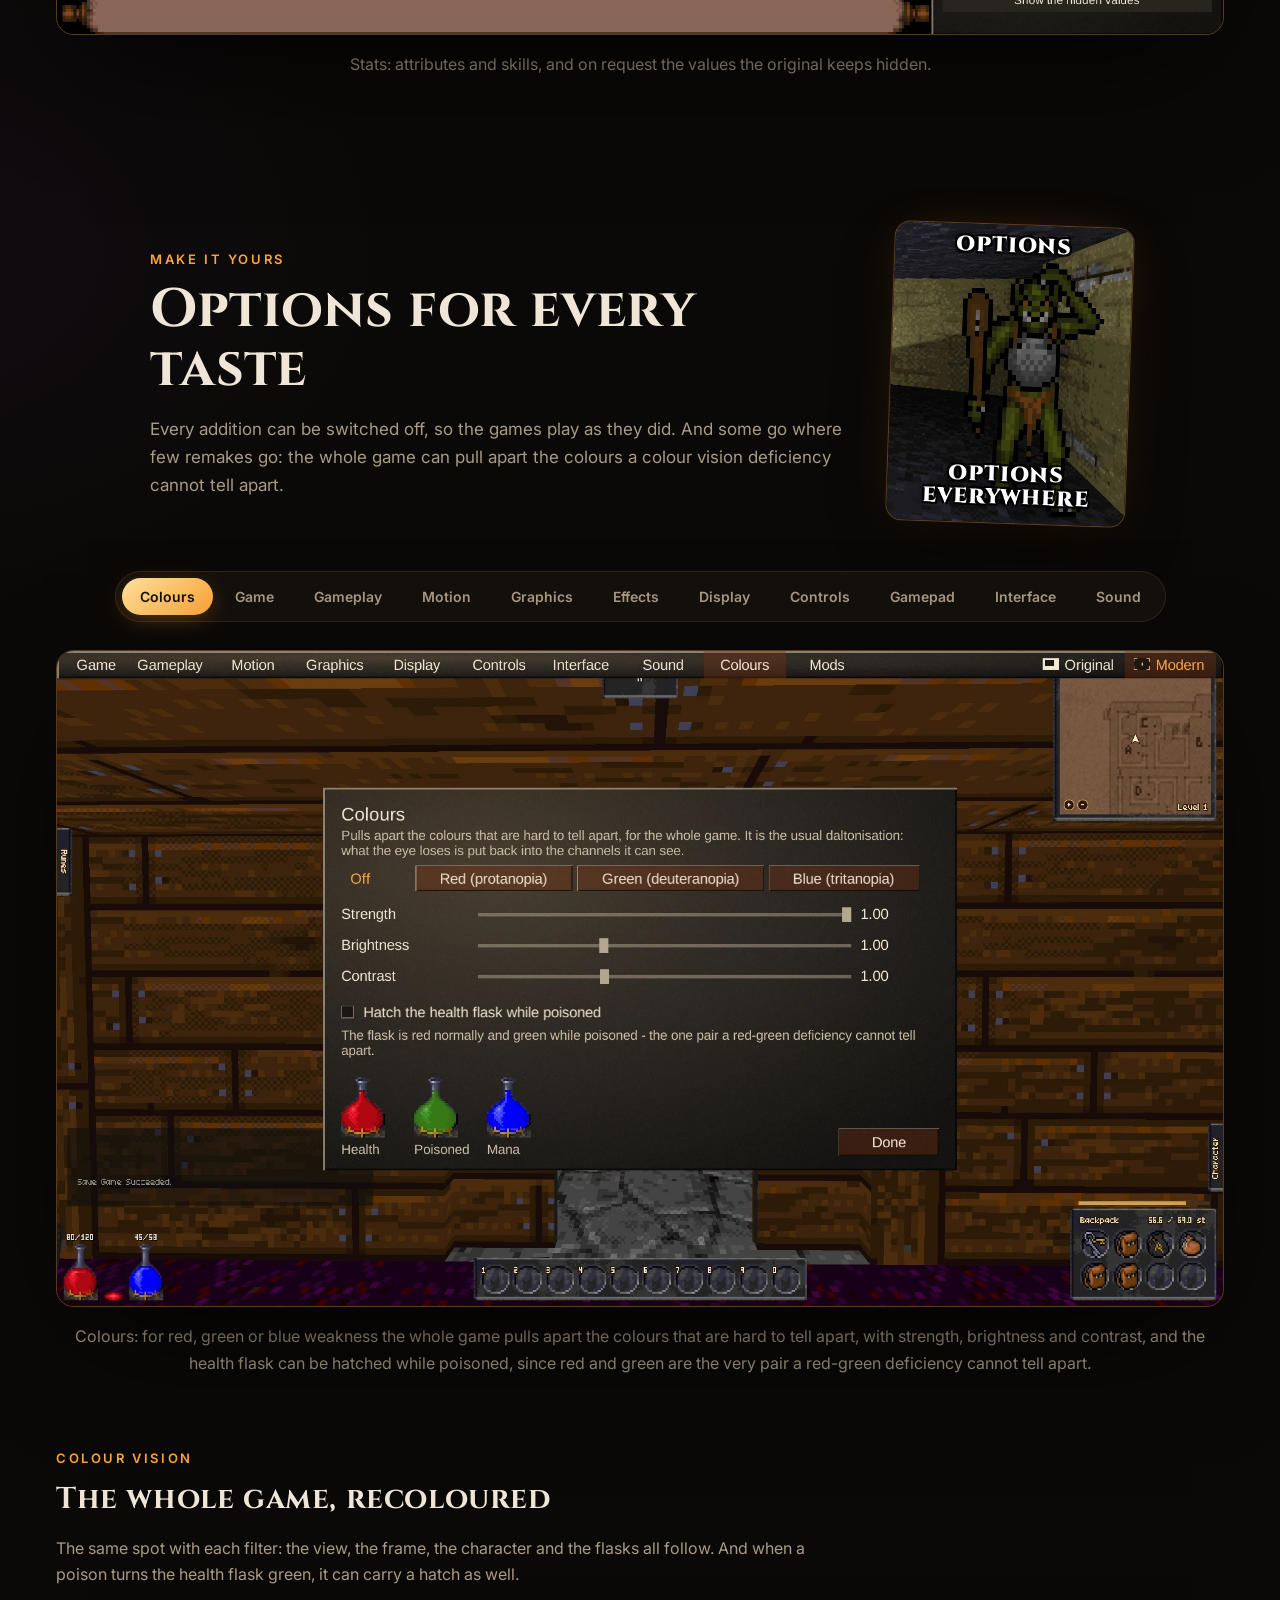
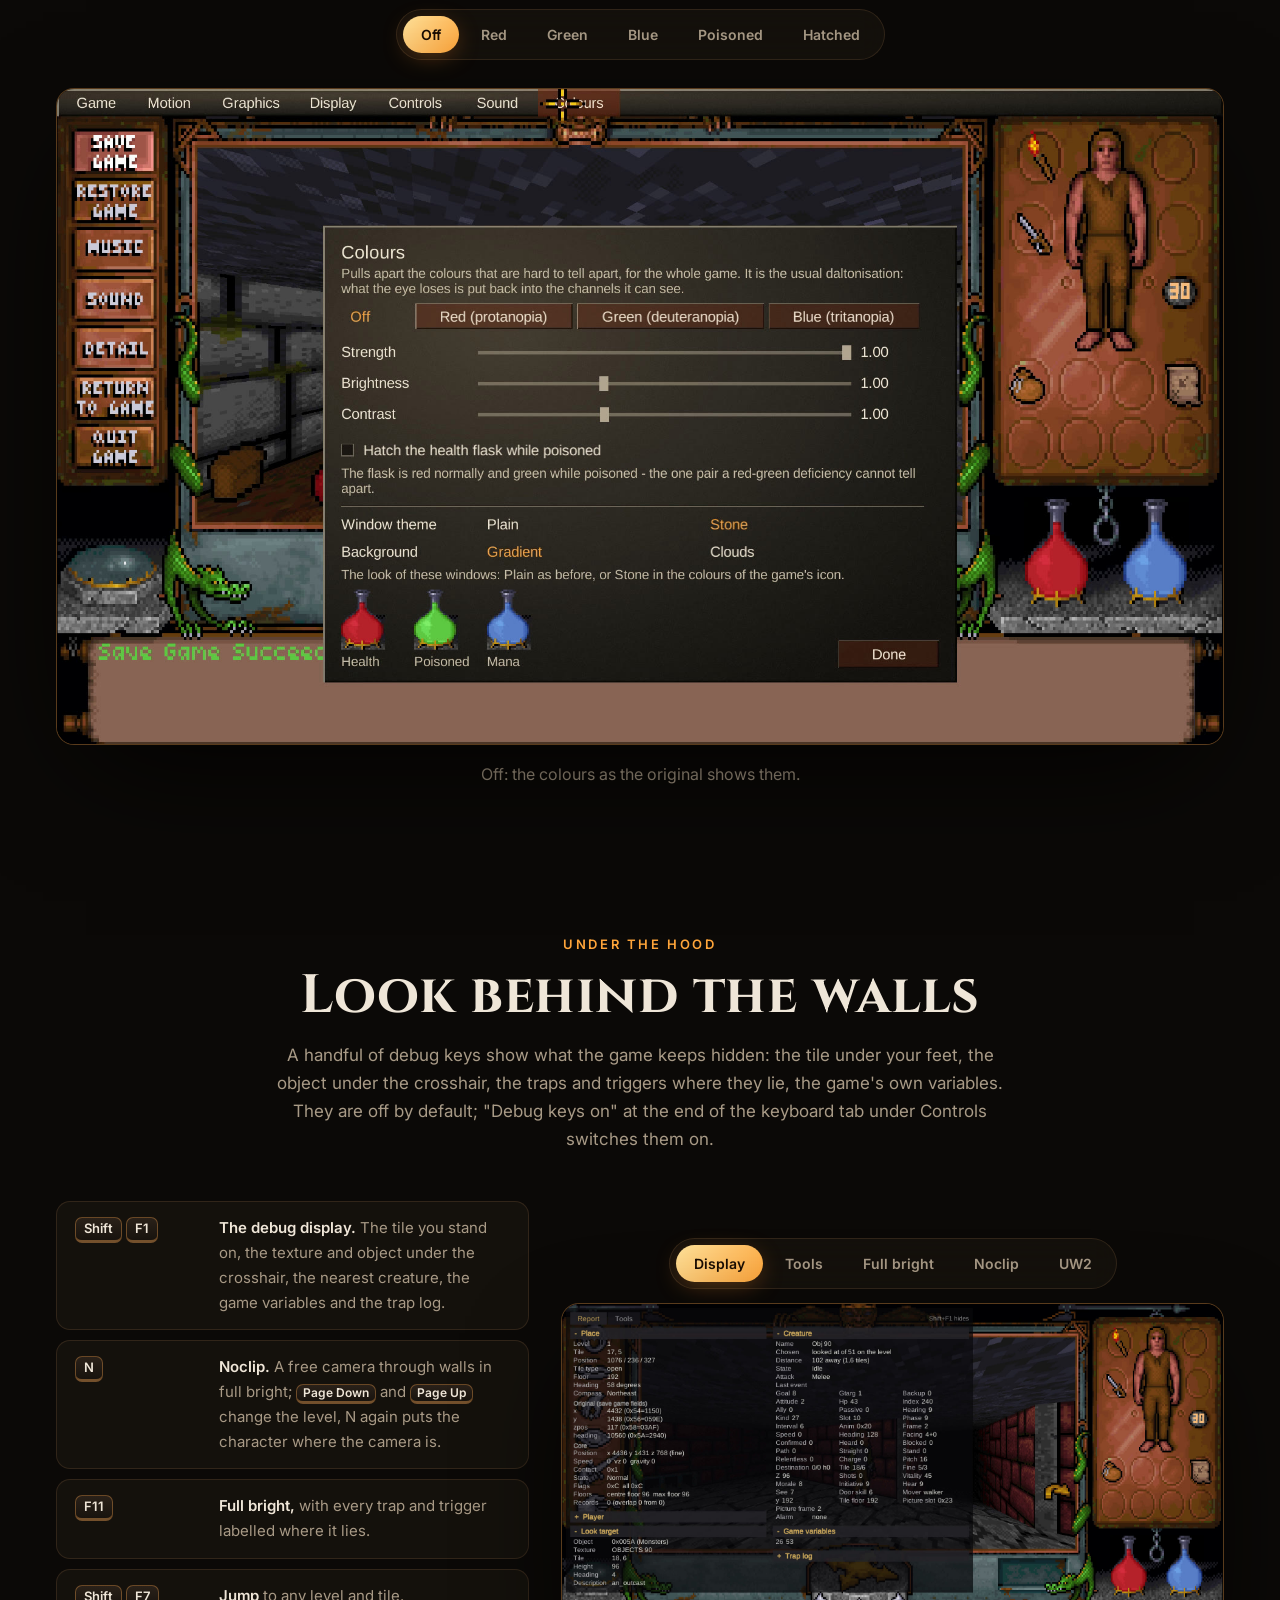
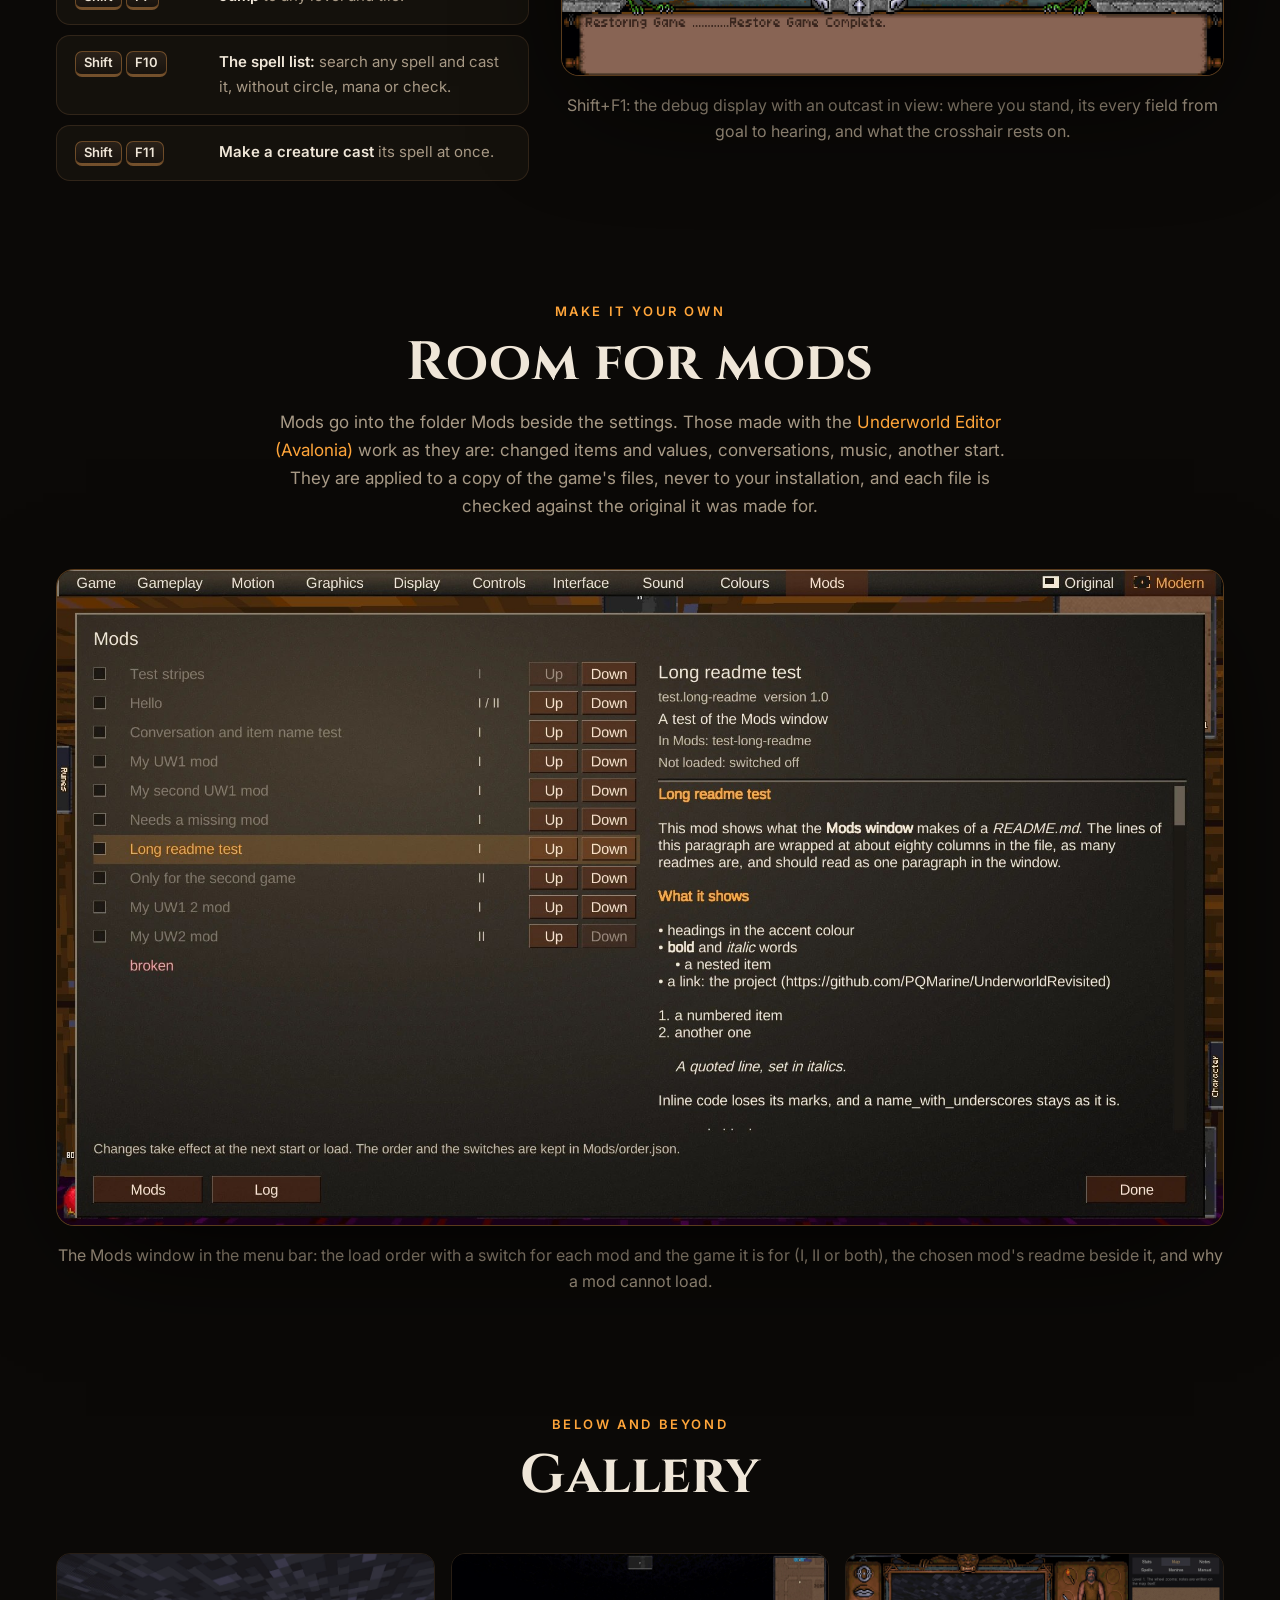
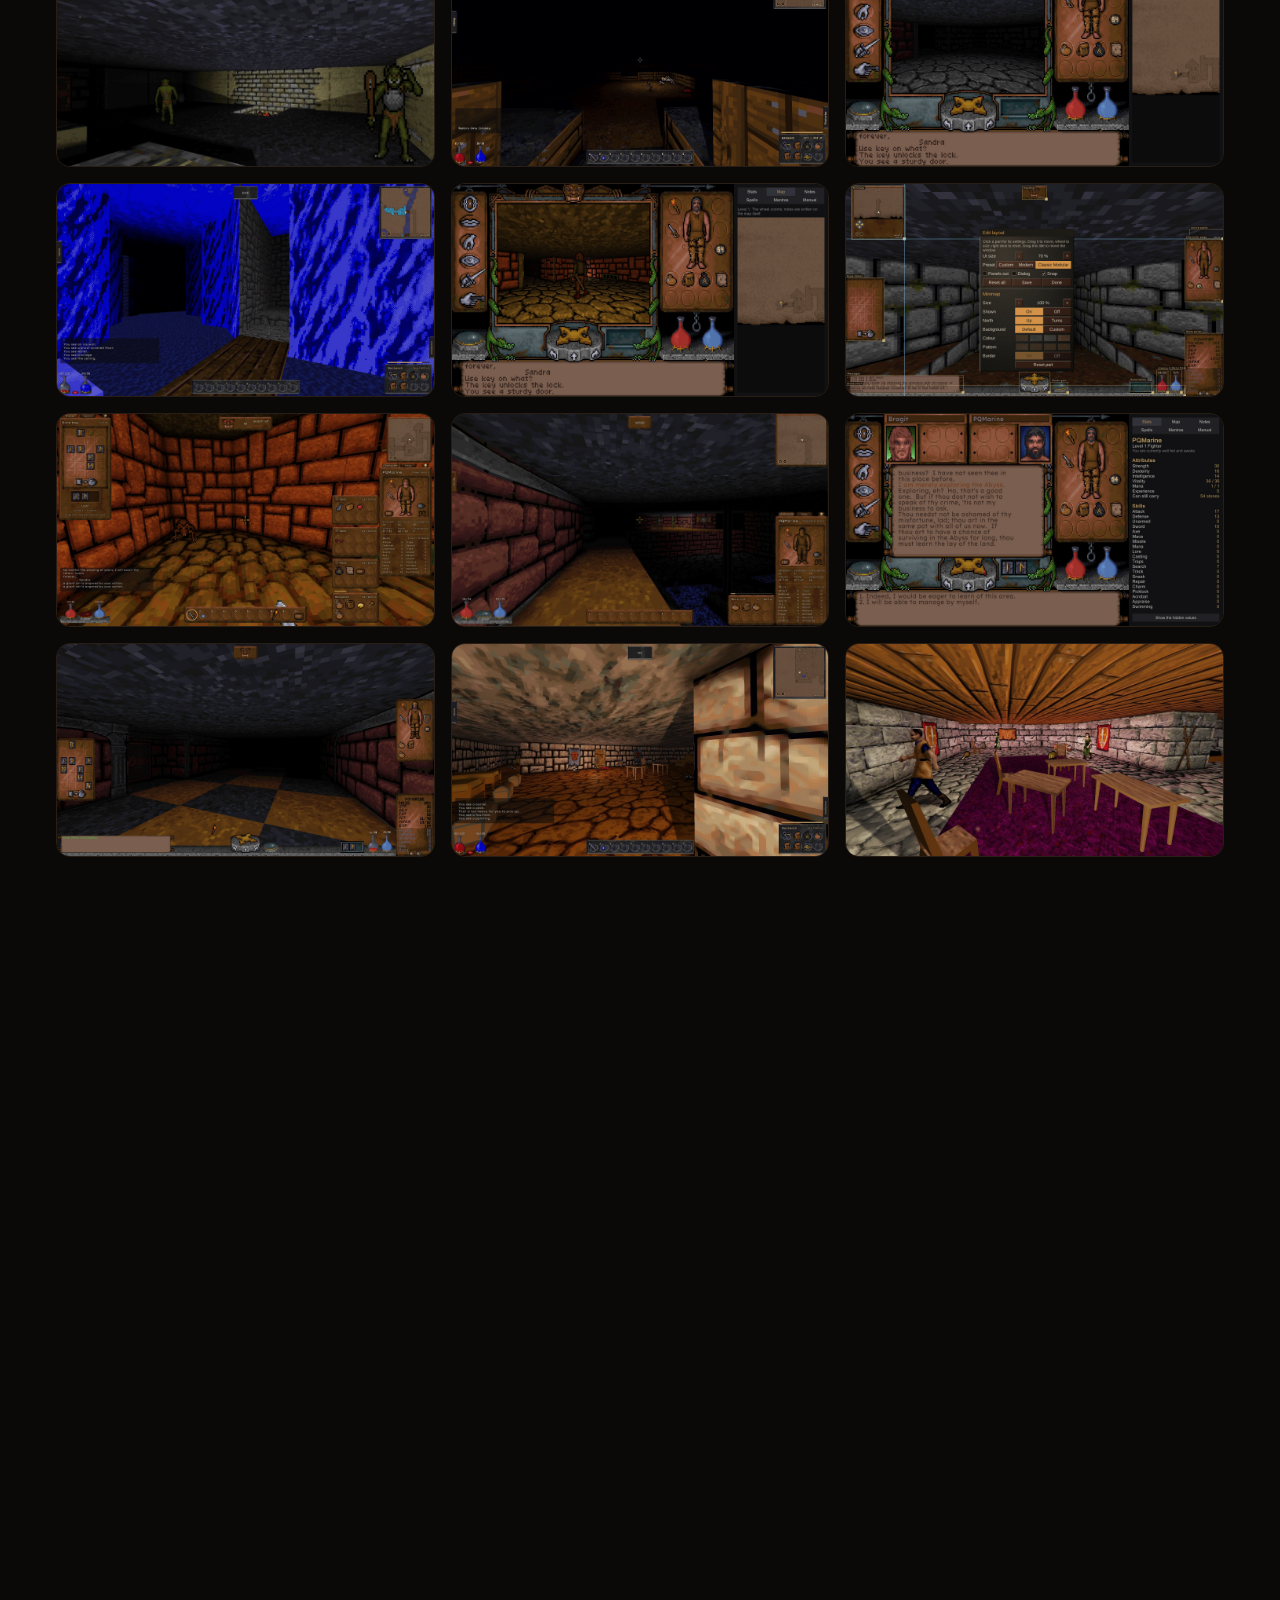
==== commit 846fb68b: "Timeline: 0.28.0 cleanup batch 2 part 1, version 0.28.0" ====
--- a/index.html
+++ b/index.html
@@ -168,7 +168,7 @@
       <div class="hero-cta reveal">
         <a class="btn btn-primary" href="https://github.com/PQMarine/UnderworldRevisited/releases/latest">
           <svg viewBox="0 0 24 24" width="18" height="18" aria-hidden="true"><path fill="none" stroke="currentColor" stroke-width="2" stroke-linecap="round" stroke-linejoin="round" d="M12 3v12m0 0l-5-5m5 5l5-5M4 19h16"/></svg>
-          Download <span class="version" data-version>0.27.0</span>
+          Download <span class="version" data-version>0.28.0</span>
         </a>
         <a class="btn btn-ghost" href="#games">The two games</a>
       </div>
@@ -648,6 +648,7 @@
       <li class="reveal"><time>0.26.0</time><div><h3>UW2 beta</h3><p>Ultima Underworld II is in beta: played through to the end and compared with the original, its classic interface checked, the modern interface the first game's. The gamepad reaches all its screens, its texts can be translated, and in Remastered its lava glows. For both games the water's relief now moves with its colours, and doors, bridges and plural names follow the original more closely.</p></div></li>
       <li class="reveal"><time>0.26.1</time><div><h3>Conversations confirmed</h3><p>A first fix for the UW2 beta: the modern conversation waits with [MORE] where the text asks for a page, as the classic scroll does, so a group conversation stops before each new speaker, and the small speaker heads no longer cover the text in the original font.</p></div></li>
       <li class="reveal"><time>0.27.0</time><div><h3>Cleanup batch 1 and Greek</h3><p>The first batch of a second cleanup: rules of Ultima Underworld II read again in the original and corrected, from the 20-second tick to the level change and the eight-position switch, and its hand's reach measured as the original measures it. Thrown things stay on the Prison Tower's level again, and Underworld Revisited's own texts come in Greek, from a translator.</p></div></li>
+      <li class="reveal"><time>0.28.0</time><div><h3>Cleanup batch 2, part 1</h3><p>The first game's interface checked again against the original: typed answers, paging with [MORE], the compass that turns step by step, the command icons partway through an action and the character creation's keys. In both games the conversations wait as long as the original's clock says, and Greek capitals drop their accent.</p></div></li>
     </ol>
   </section>
 
@@ -663,7 +664,7 @@
       <div class="step reveal"><span class="step-n">3</span><h3>Play</h3><p>Start <code>UR.exe</code> or <code>UR.x86_64</code>. It finds your EA app, GOG or Steam installations by itself, or asks once for the folder with <code>game.gog</code> or <code>game.bin</code>; <b>Game</b> in the main menu's menu bar switches between the two games. The <a href="https://steamcommunity.com/sharedfiles/filedetails/?id=3834373480" target="_blank" rel="noopener">Steam guide</a> walks through it step by step.</p></div>
     </div>
     <div class="start-cta reveal">
-      <a class="btn btn-primary btn-lg" href="https://github.com/PQMarine/UnderworldRevisited/releases/latest">Download <span data-version>0.27.0</span></a>
+      <a class="btn btn-primary btn-lg" href="https://github.com/PQMarine/UnderworldRevisited/releases/latest">Download <span data-version>0.28.0</span></a>
       <p class="muted">Nothing is written to your installation. Save games stay compatible with the original.</p>
     </div>
   </section>
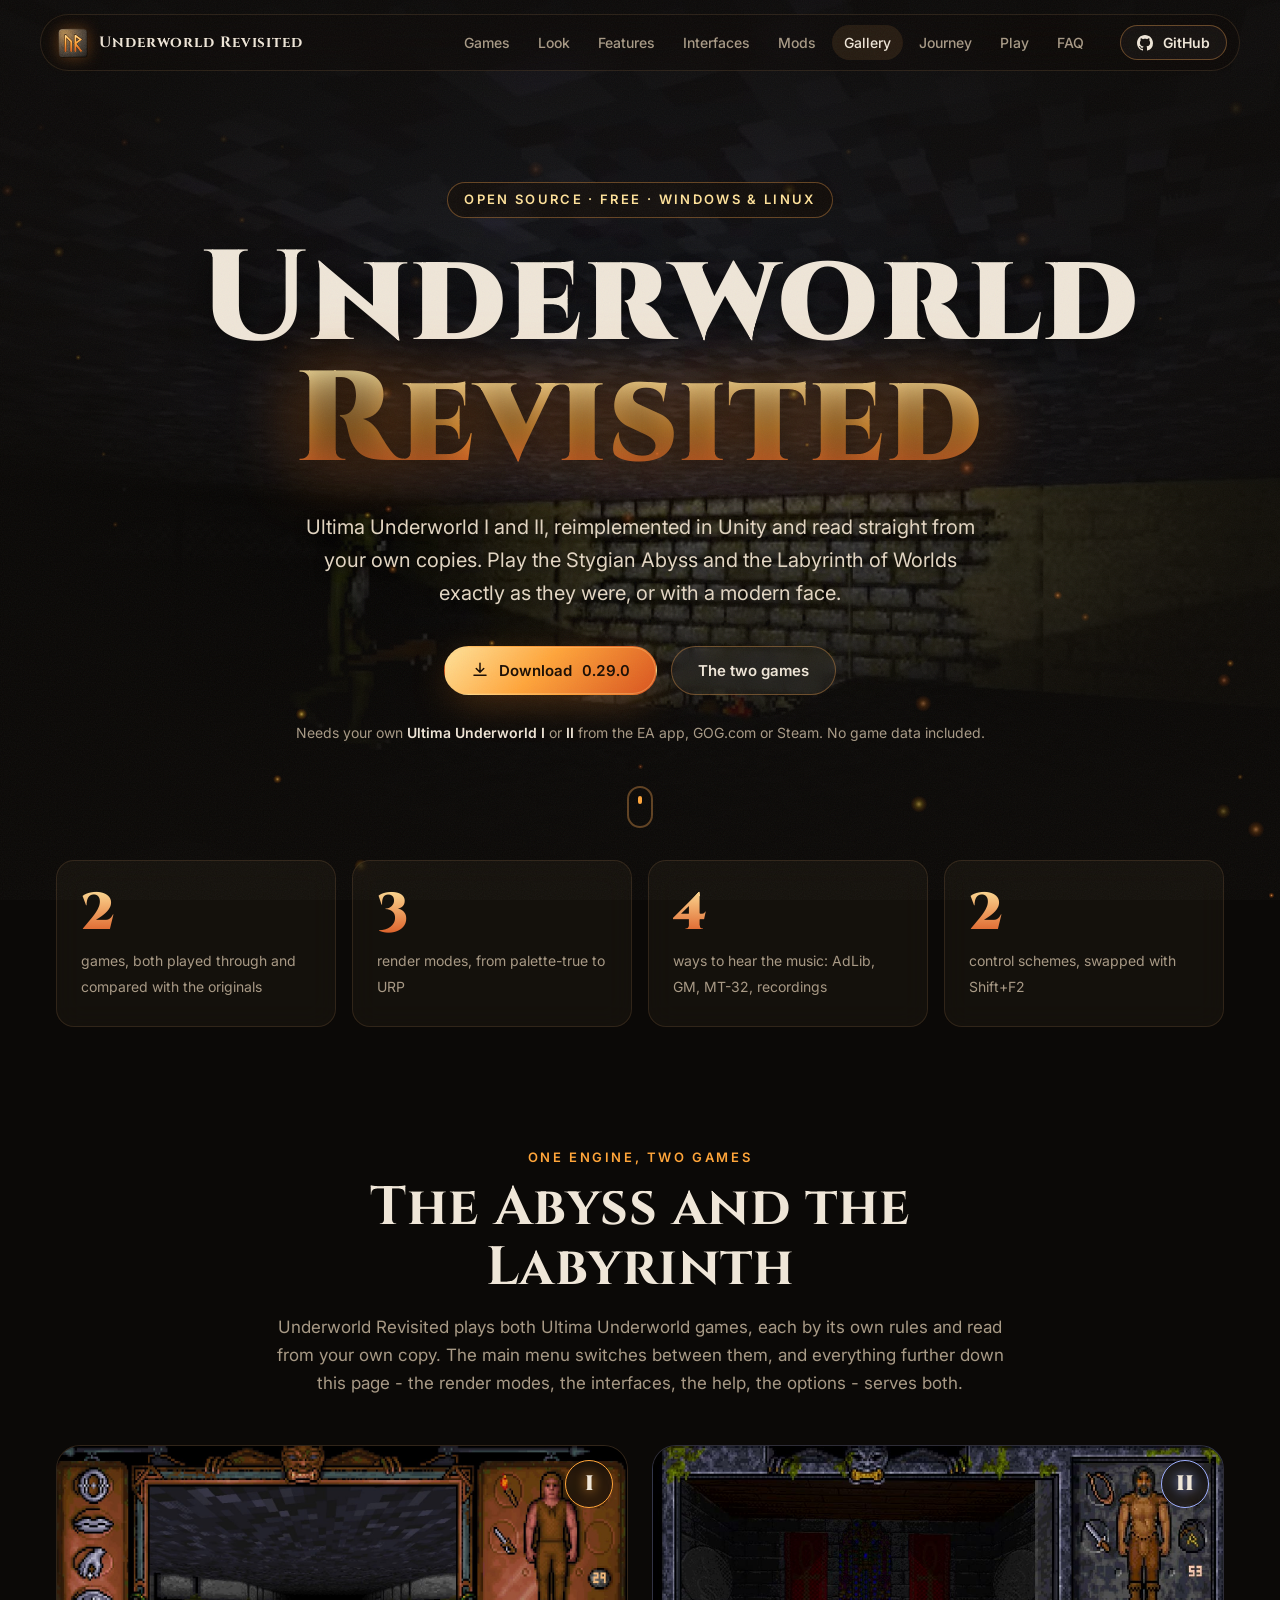
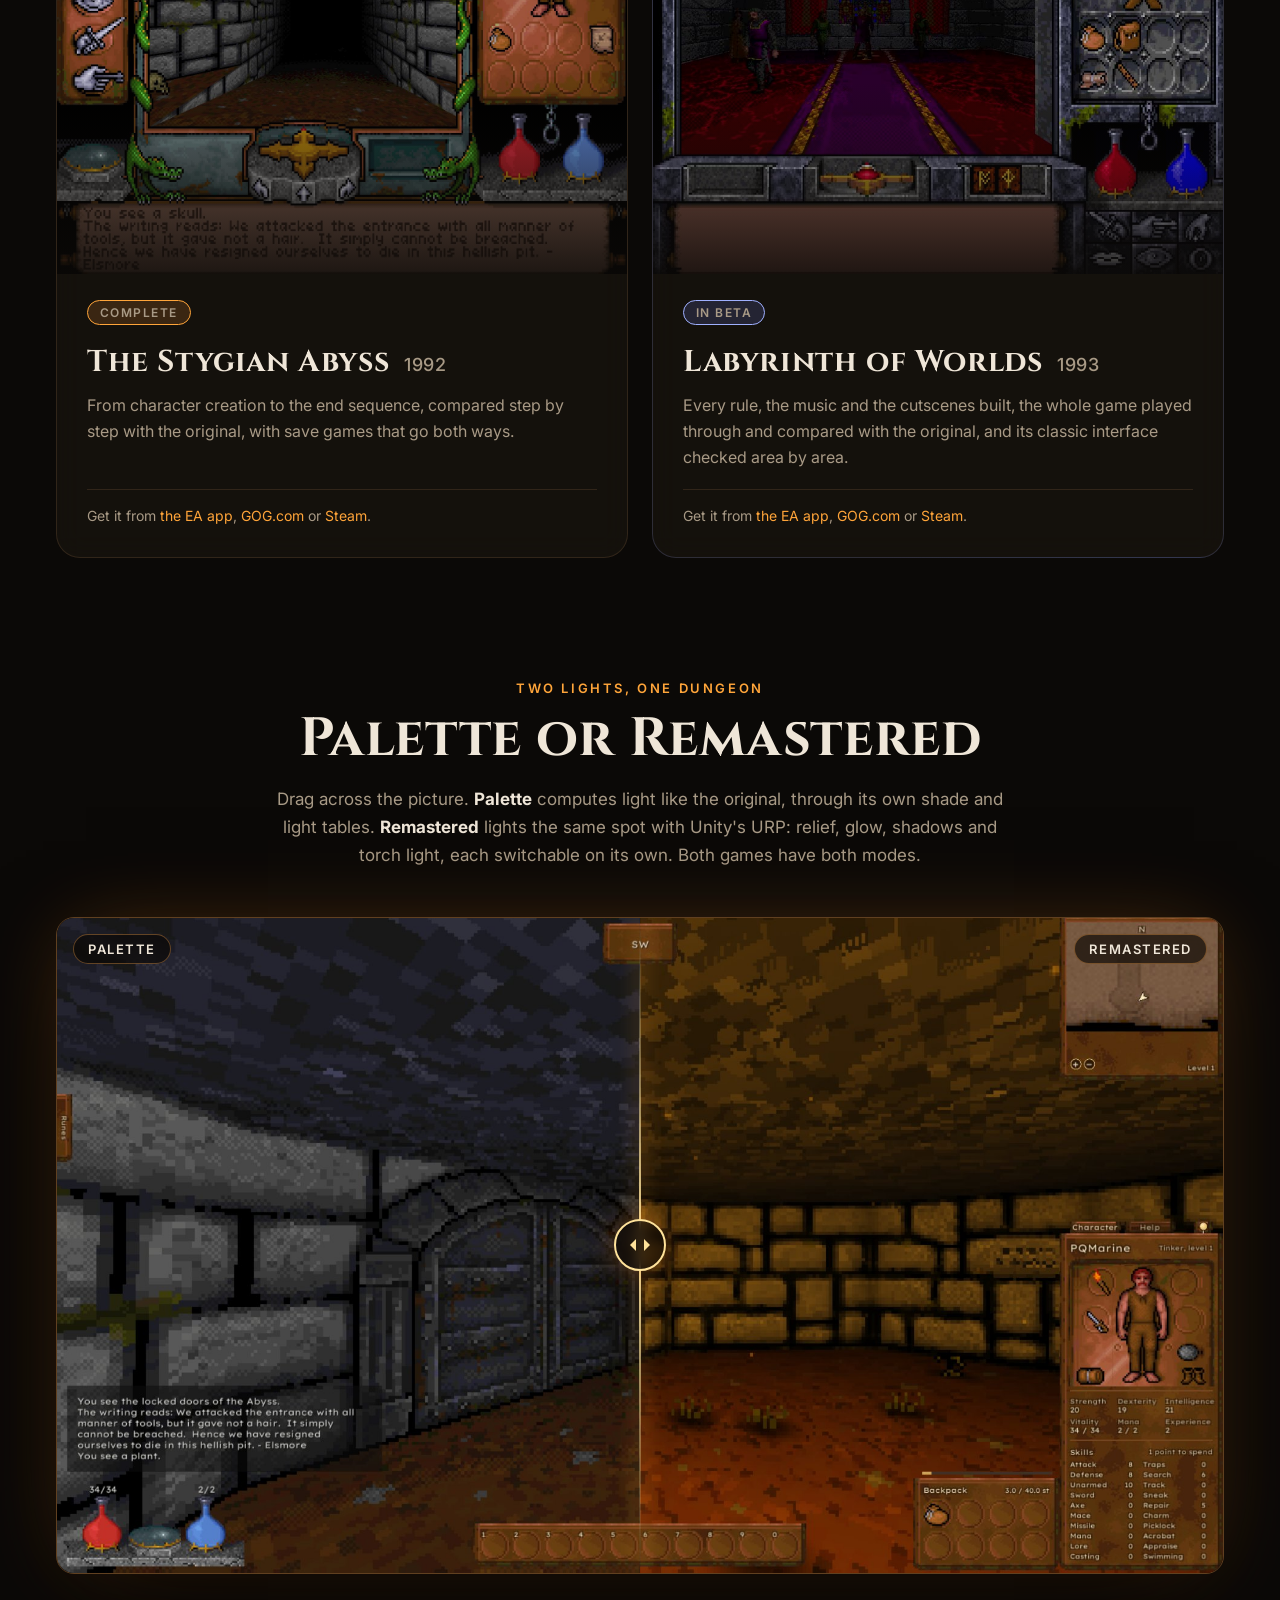
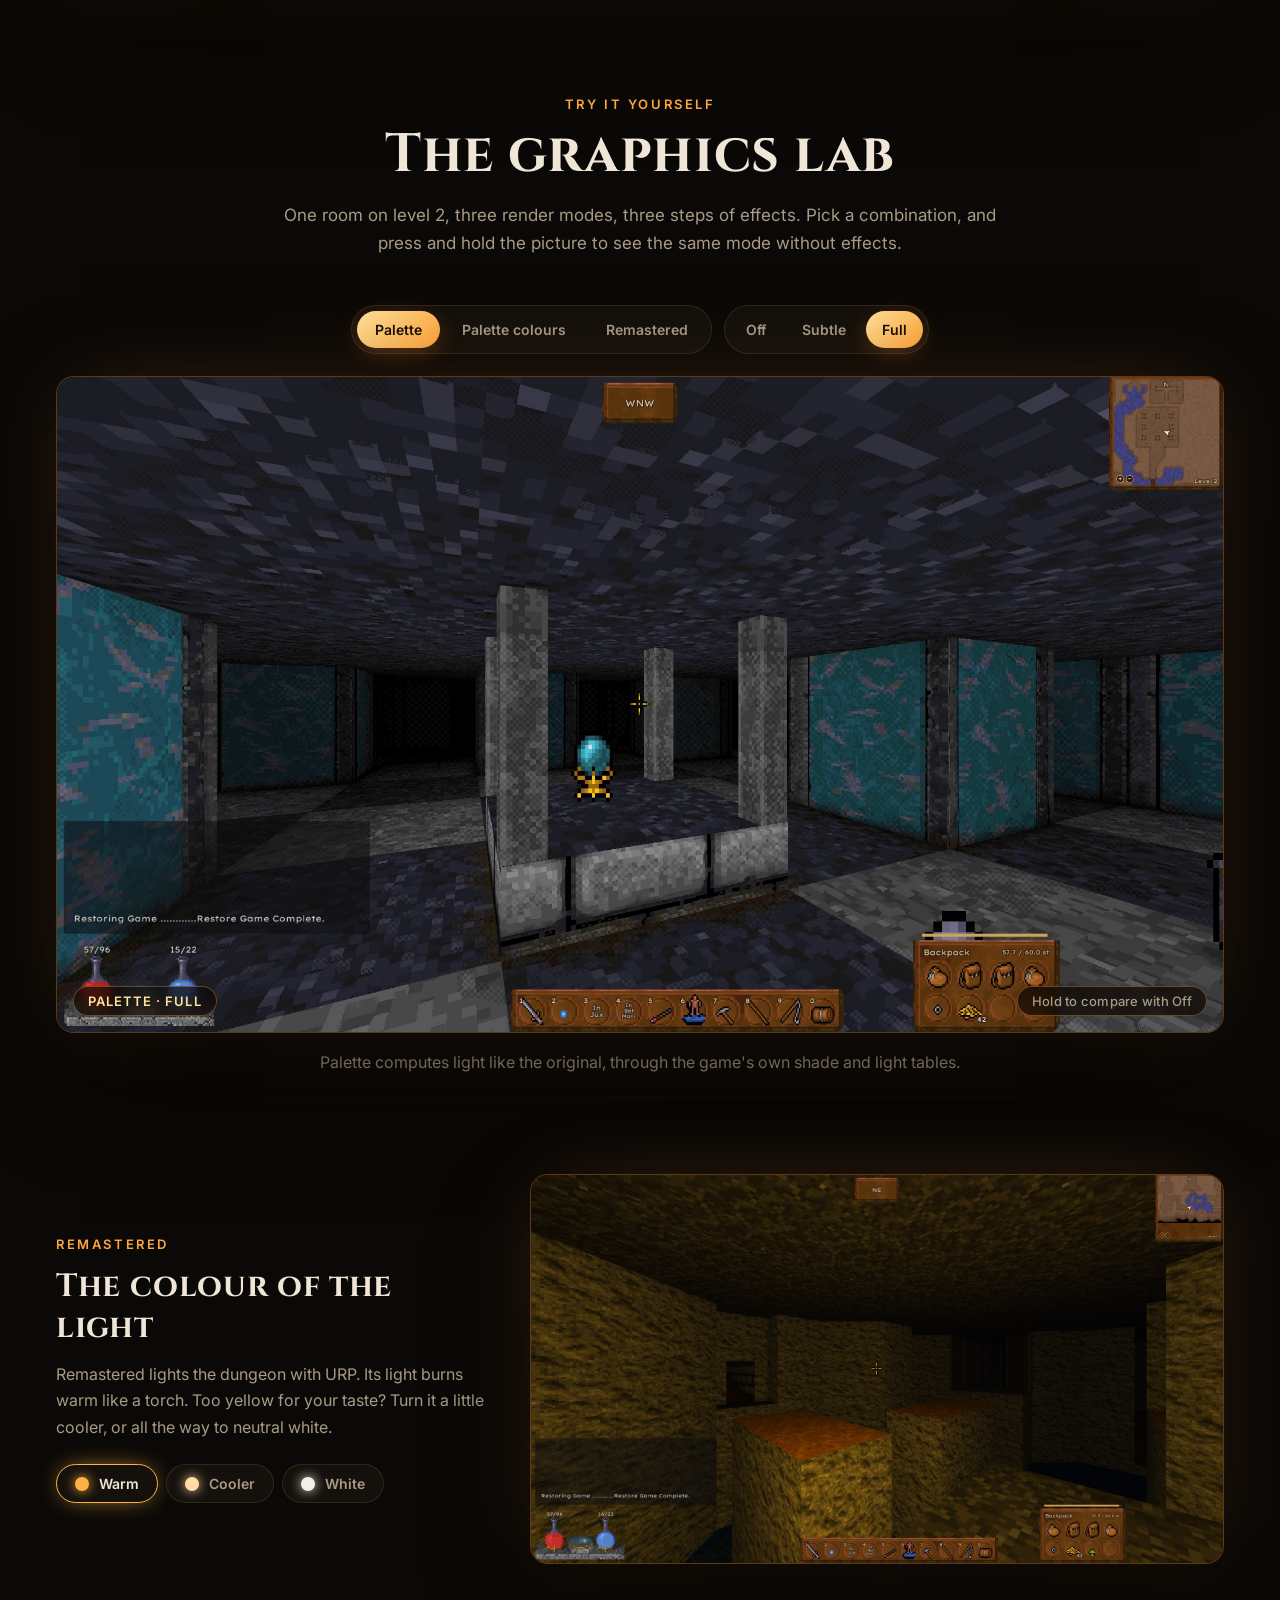
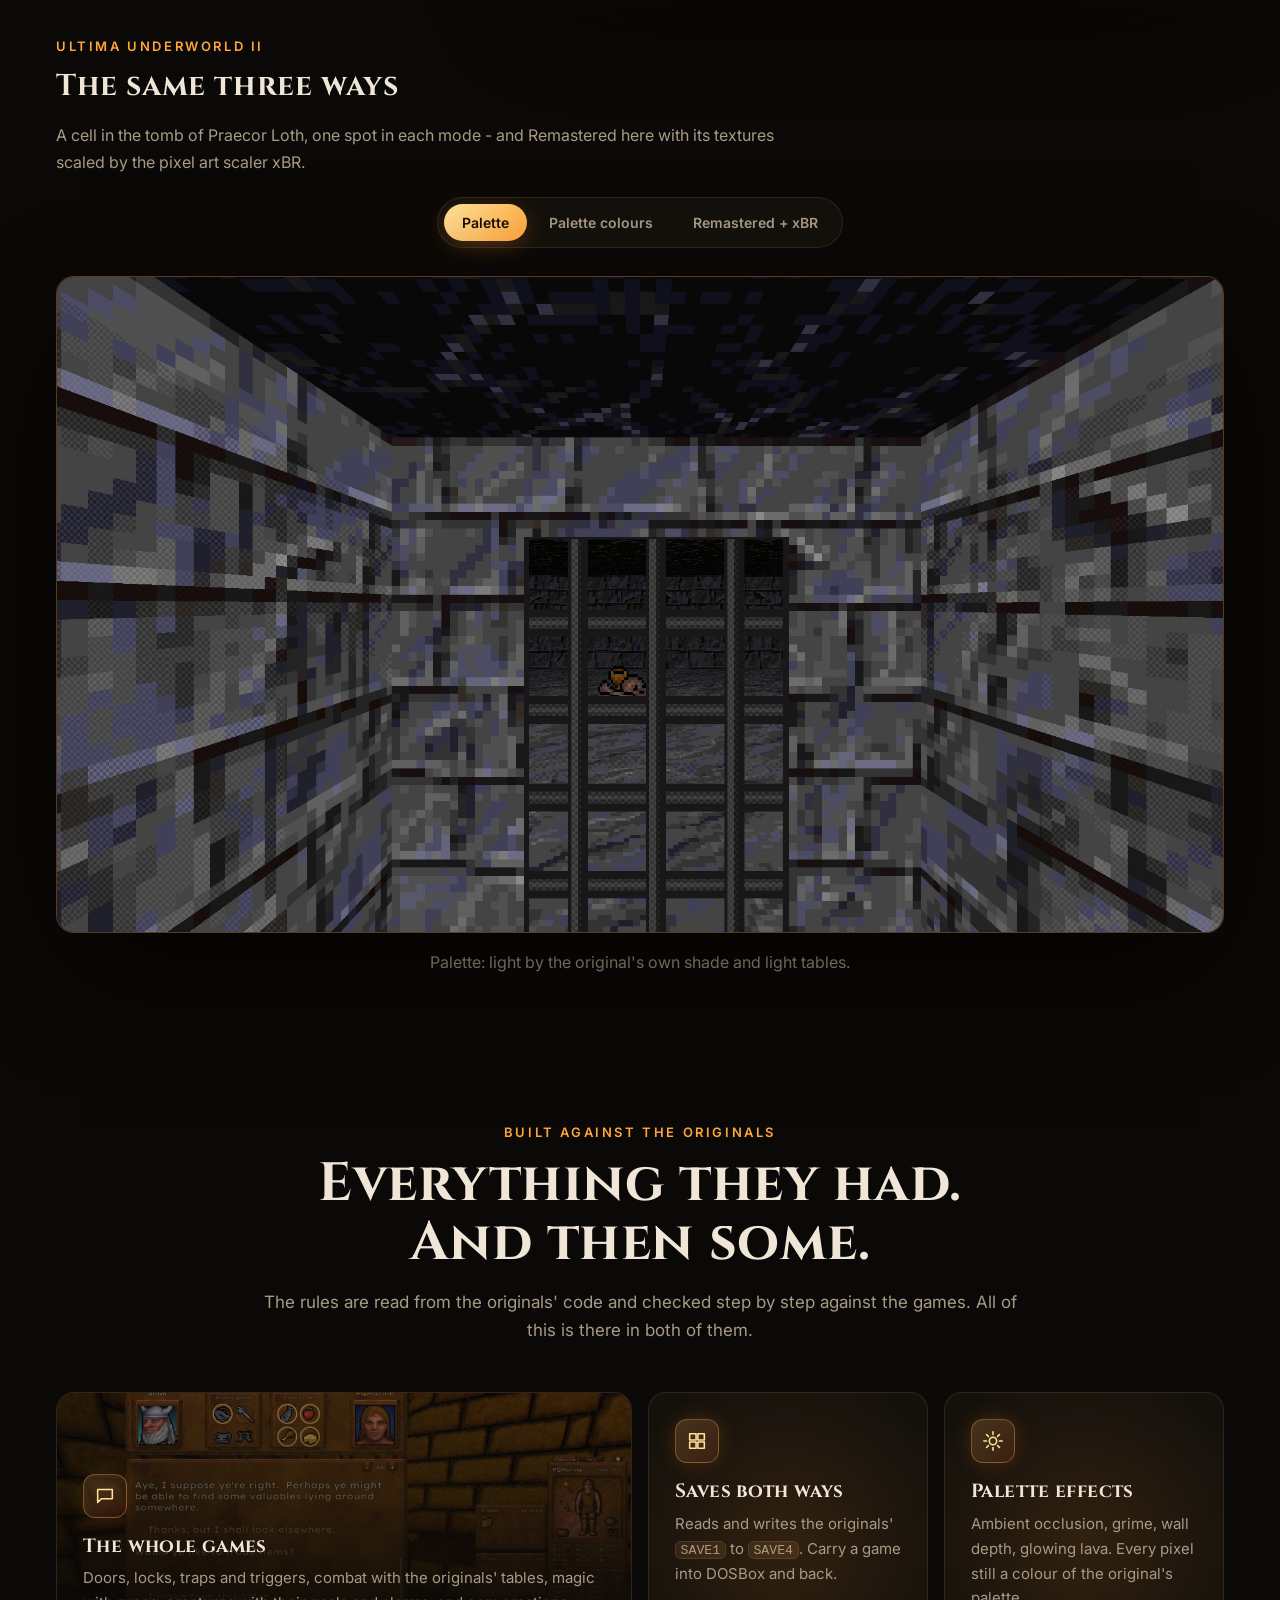
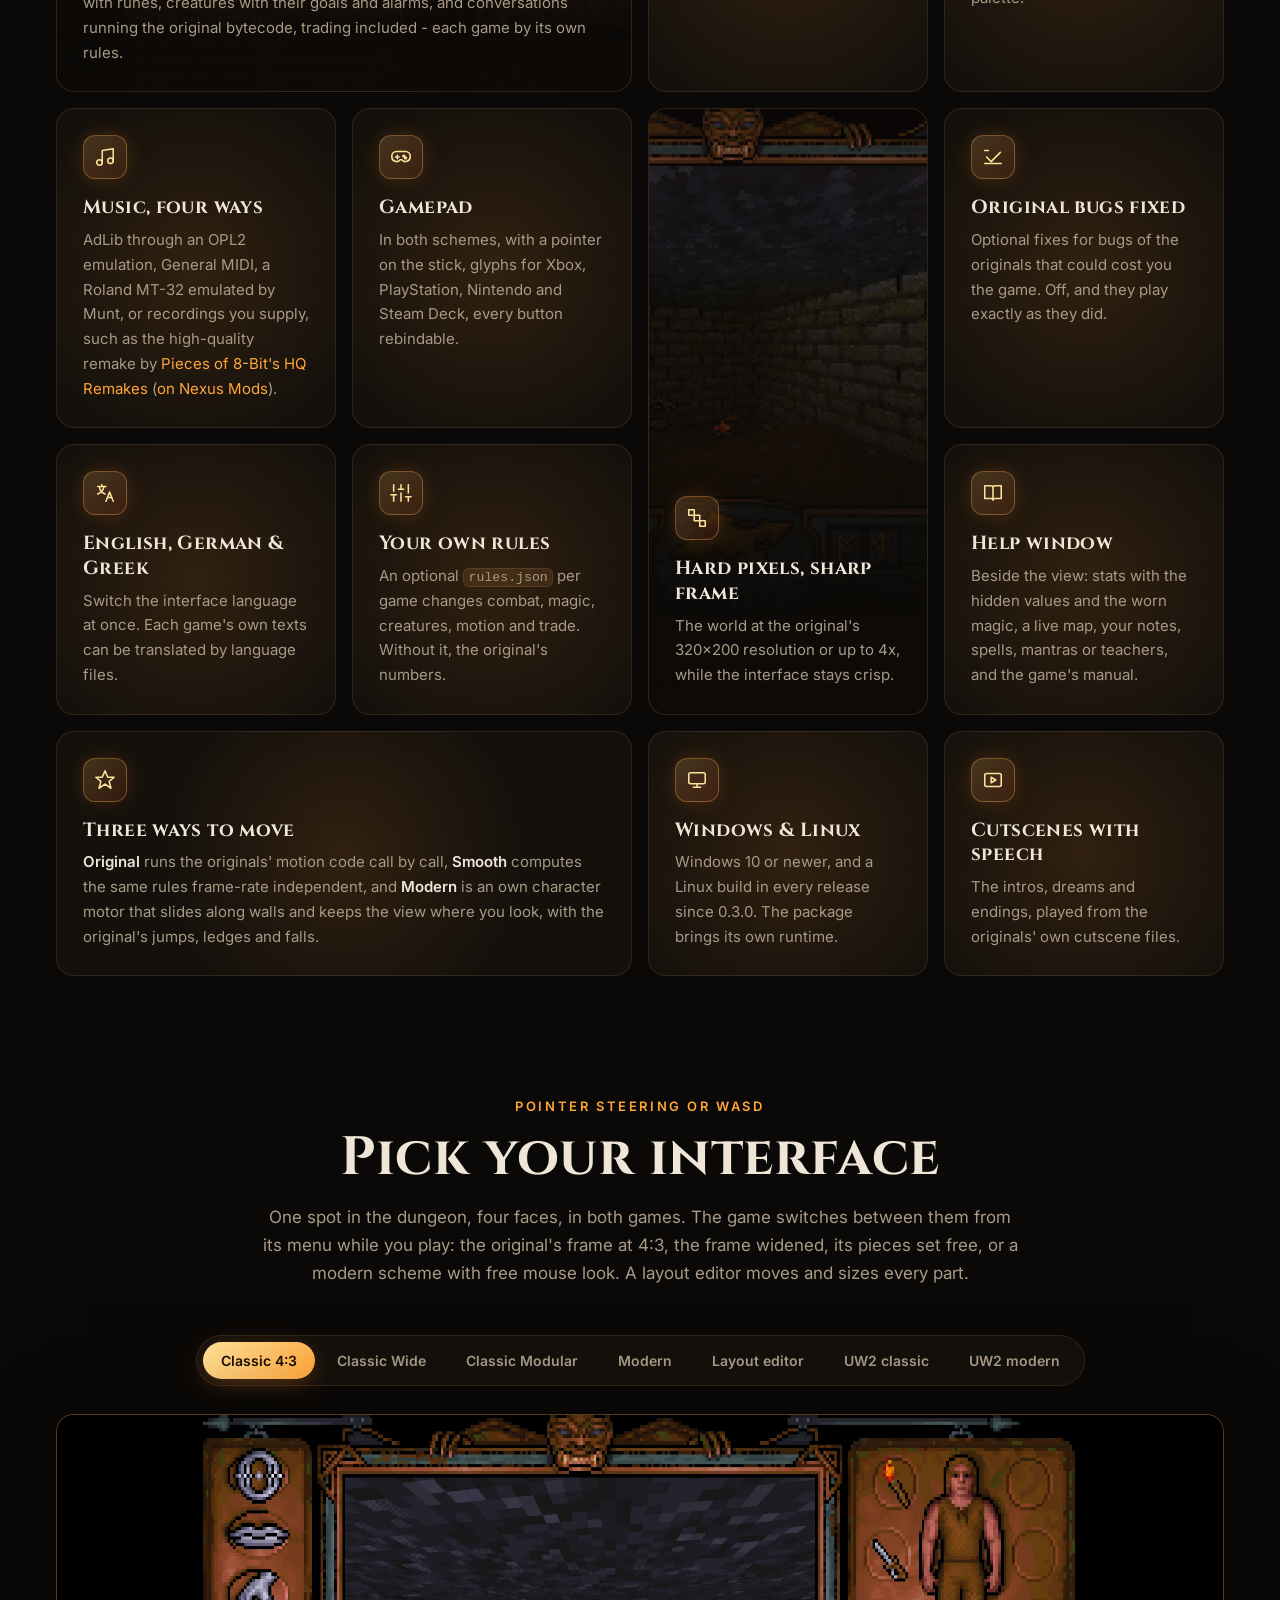
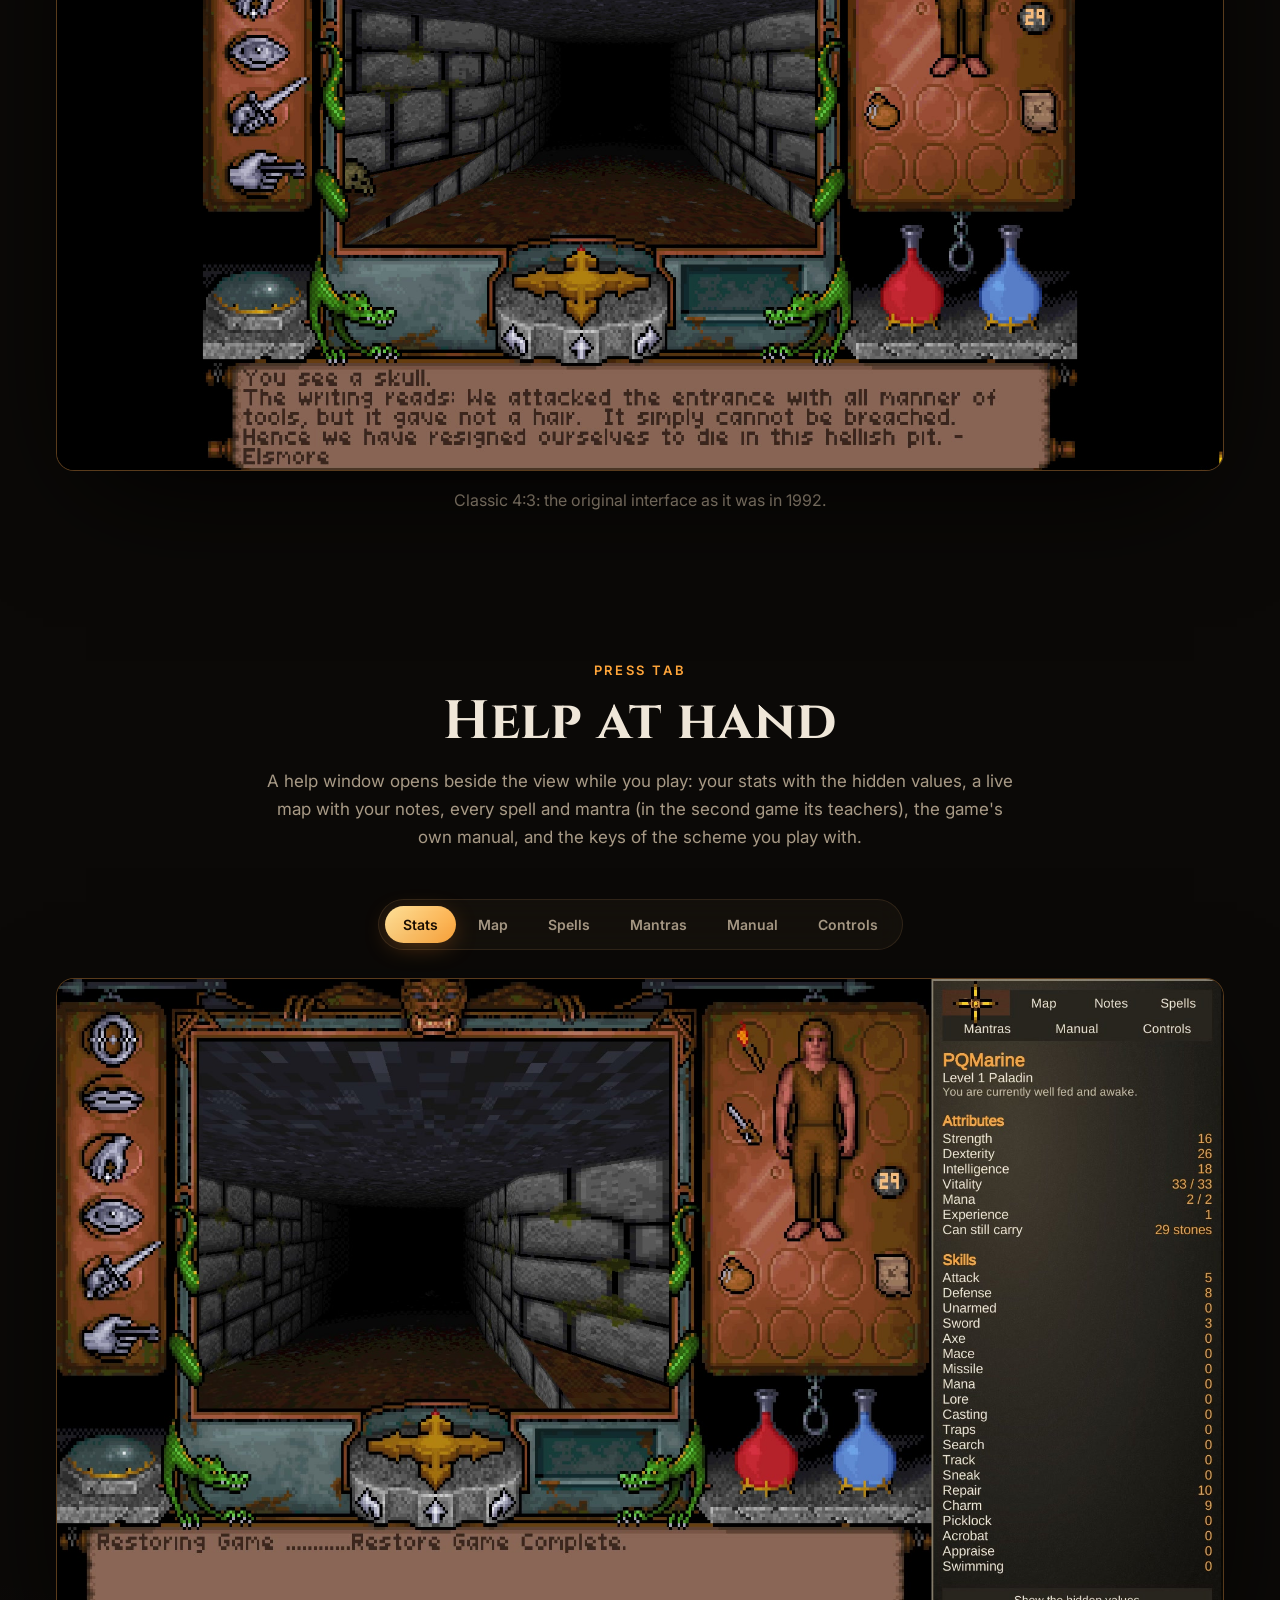
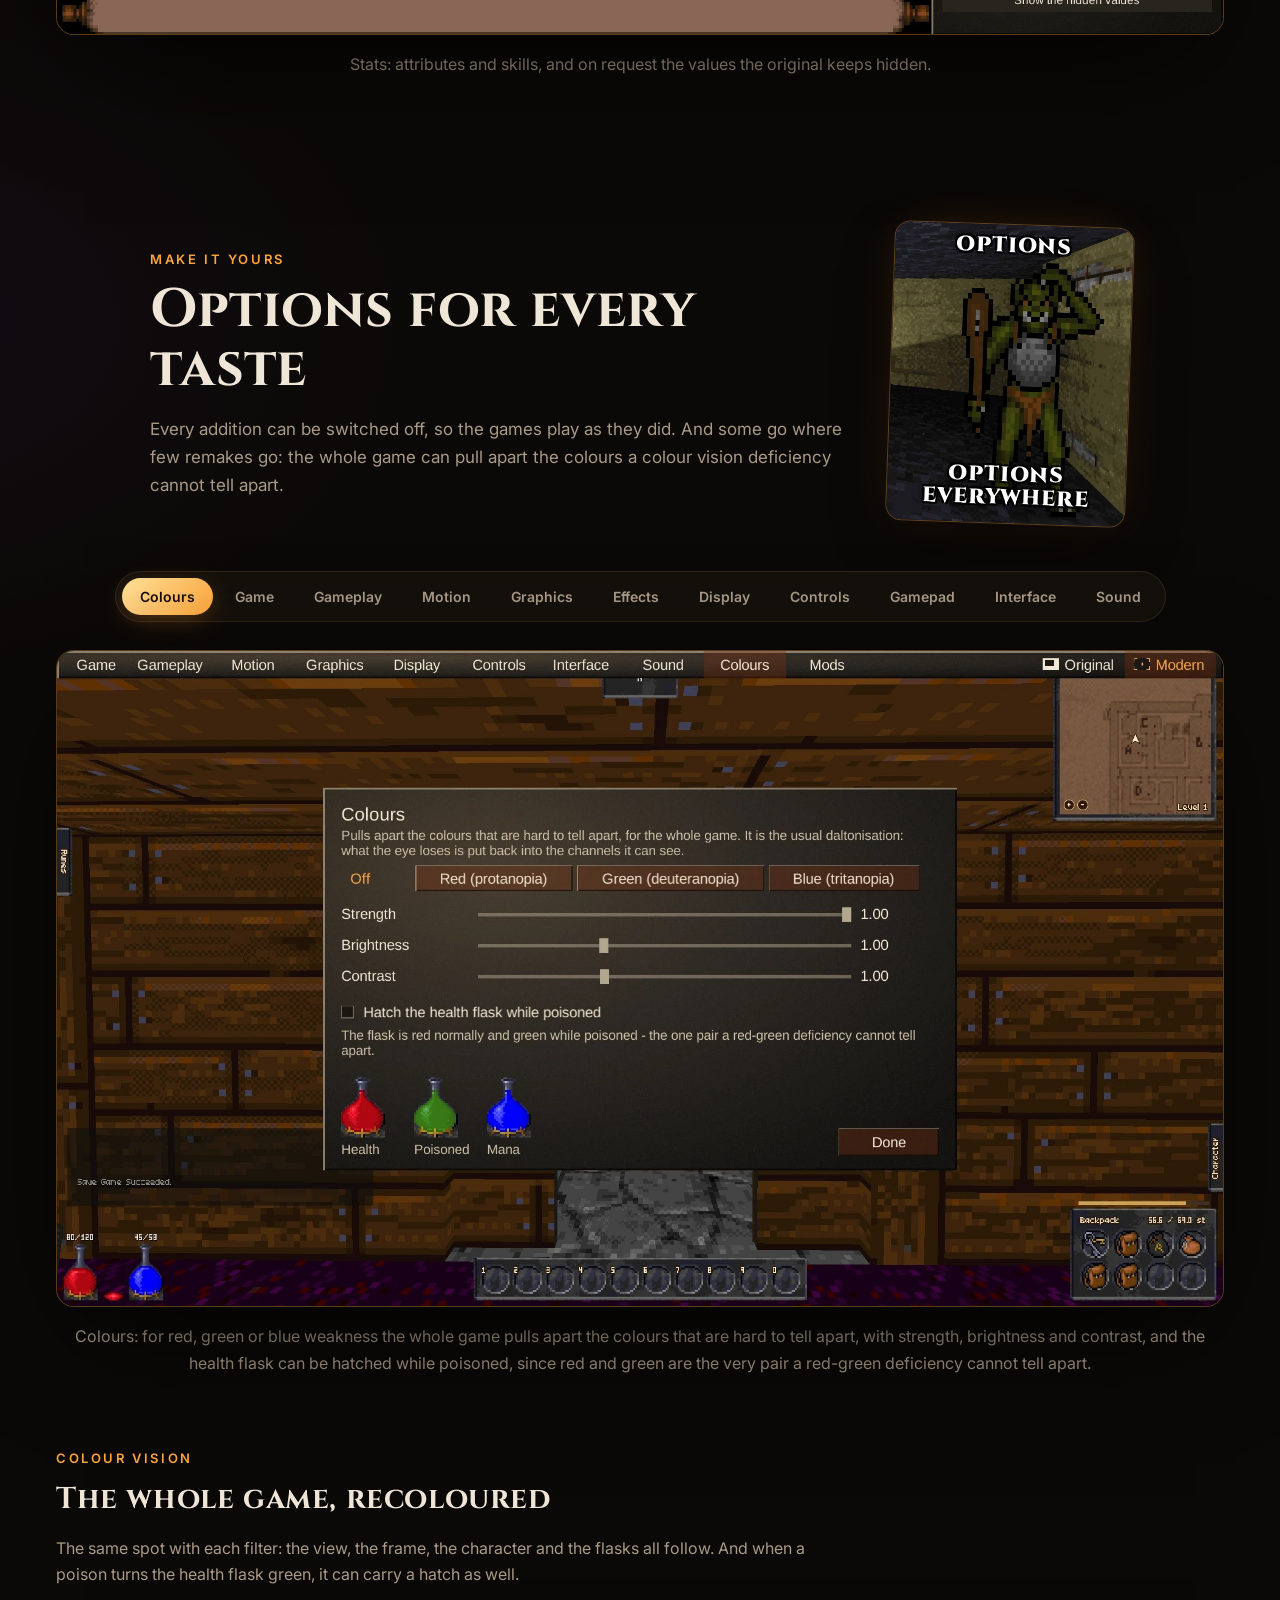
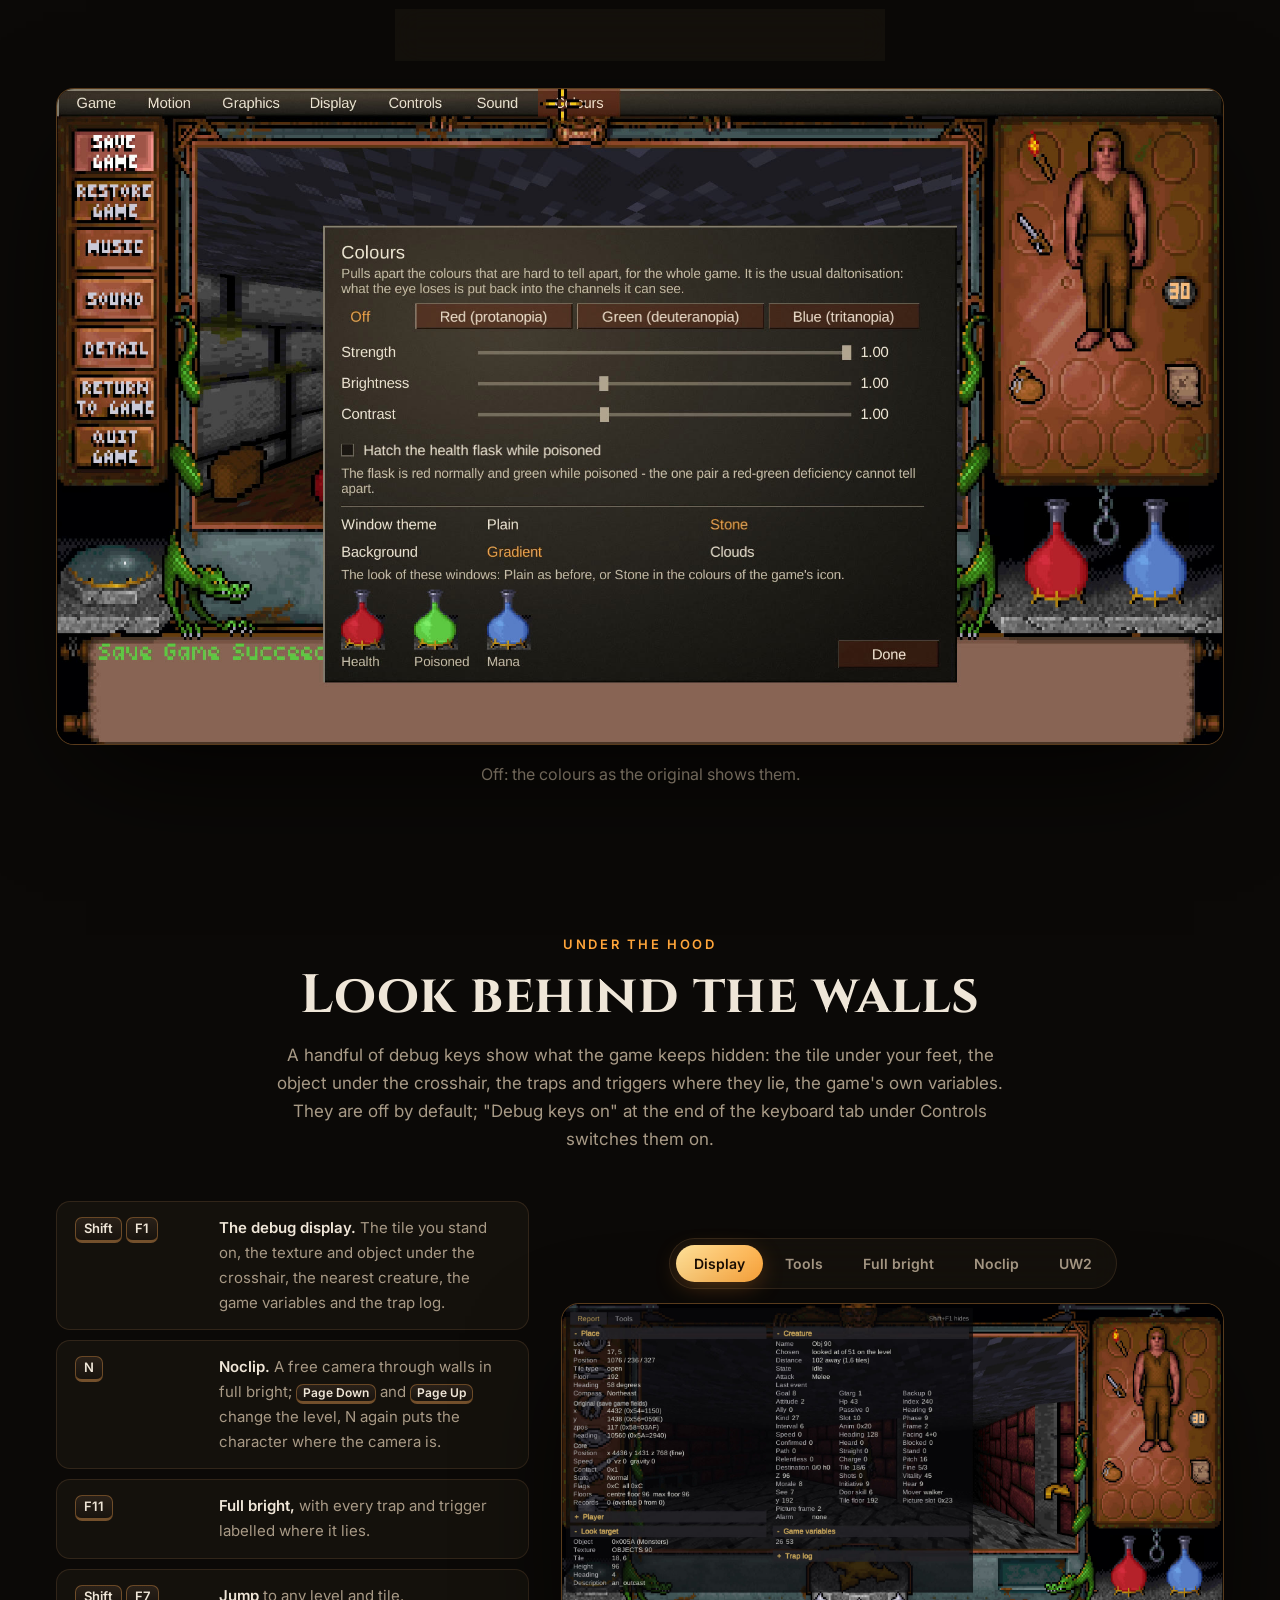
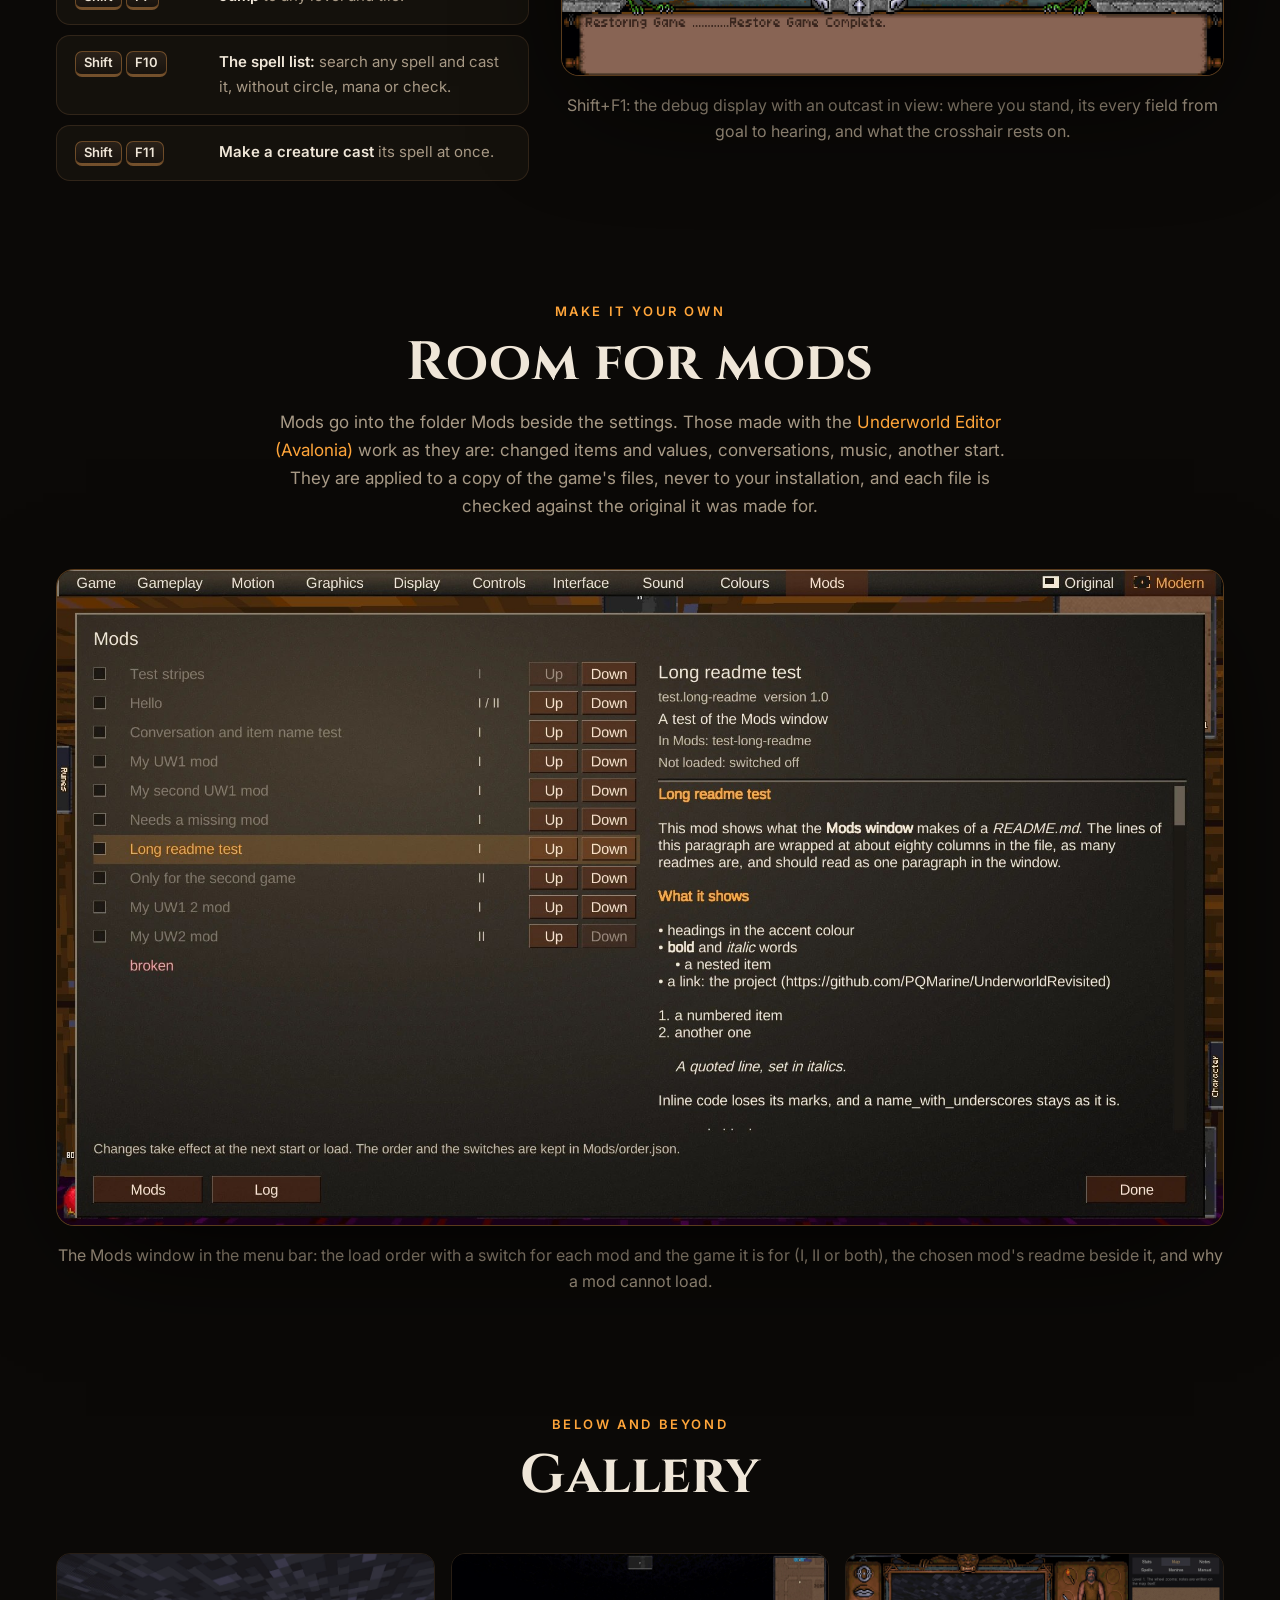
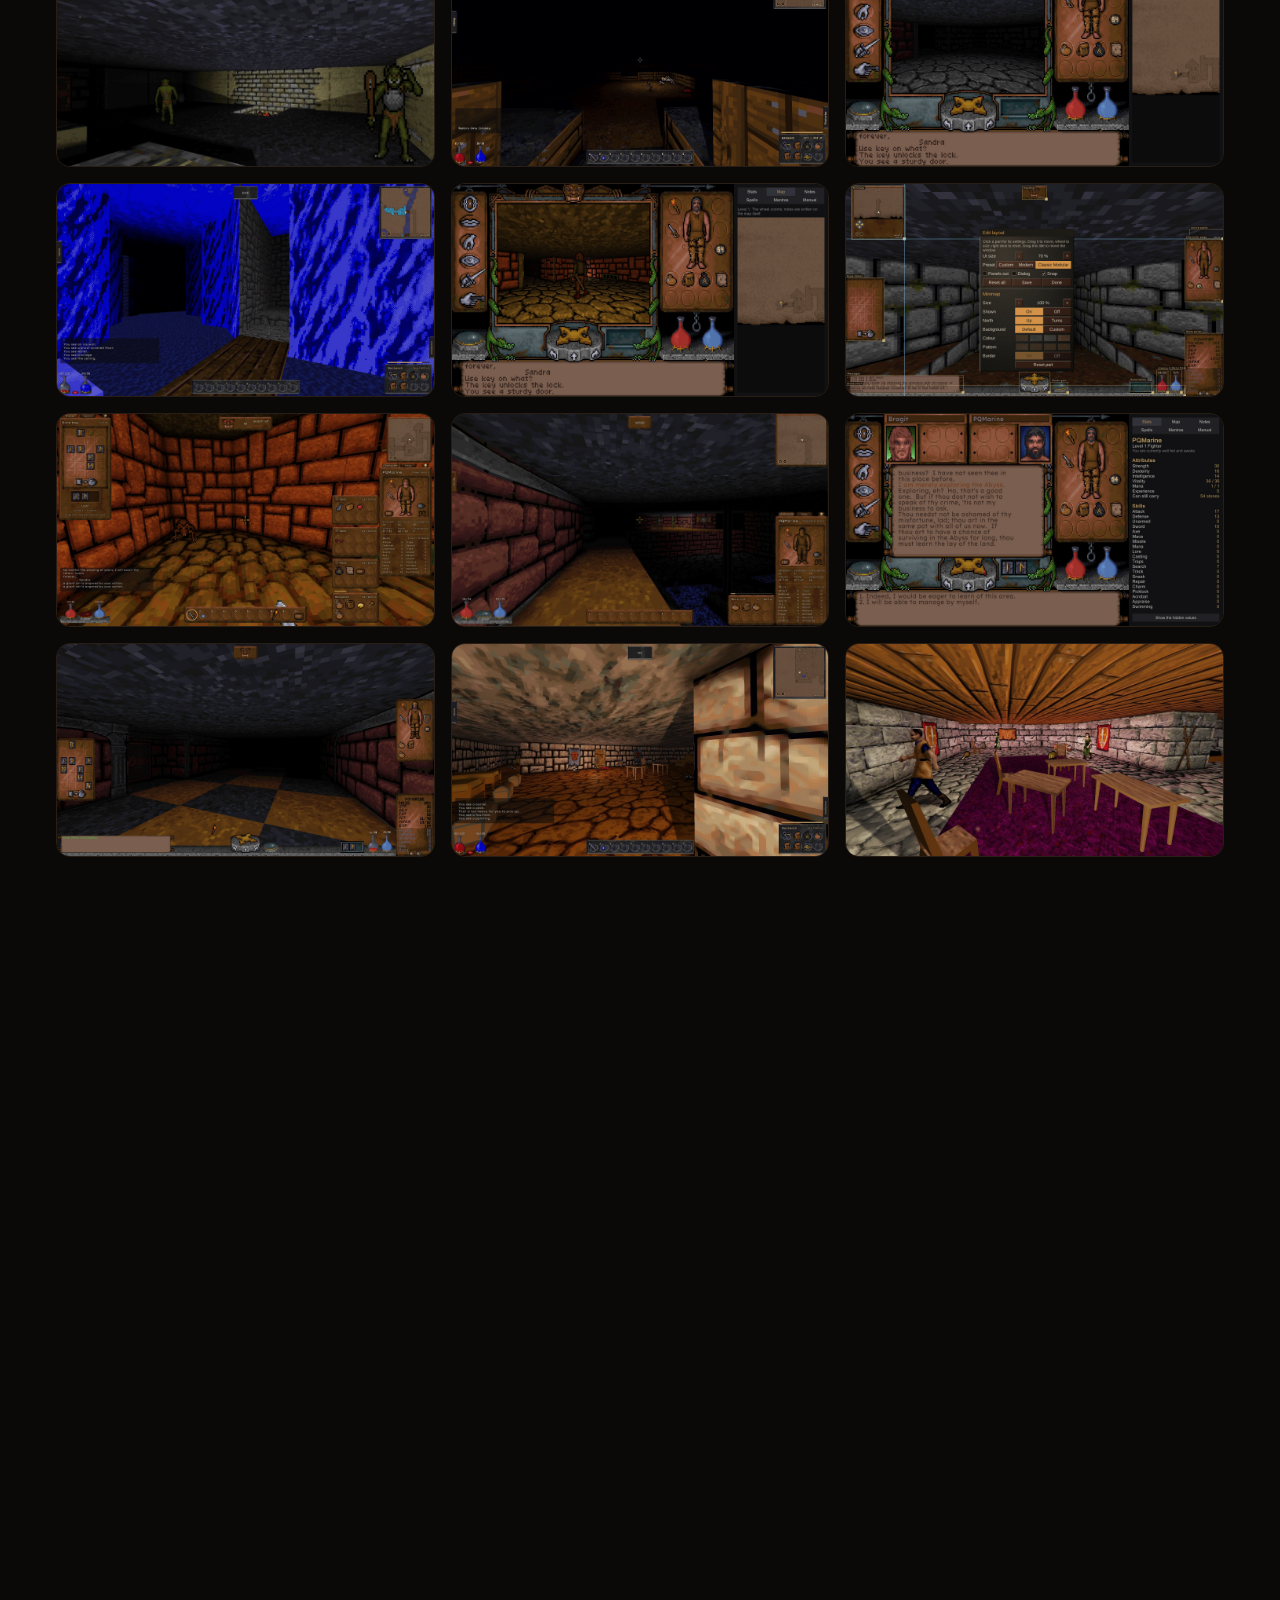
==== commit 06309afd: "Timeline: 0.29.0 cleanup batch 2, version 0.29.0" ====
--- a/index.html
+++ b/index.html
@@ -168,7 +168,7 @@
       <div class="hero-cta reveal">
         <a class="btn btn-primary" href="https://github.com/PQMarine/UnderworldRevisited/releases/latest">
           <svg viewBox="0 0 24 24" width="18" height="18" aria-hidden="true"><path fill="none" stroke="currentColor" stroke-width="2" stroke-linecap="round" stroke-linejoin="round" d="M12 3v12m0 0l-5-5m5 5l5-5M4 19h16"/></svg>
-          Download <span class="version" data-version>0.28.0</span>
+          Download <span class="version" data-version>0.29.0</span>
         </a>
         <a class="btn btn-ghost" href="#games">The two games</a>
       </div>
@@ -649,6 +649,7 @@
       <li class="reveal"><time>0.26.1</time><div><h3>Conversations confirmed</h3><p>A first fix for the UW2 beta: the modern conversation waits with [MORE] where the text asks for a page, as the classic scroll does, so a group conversation stops before each new speaker, and the small speaker heads no longer cover the text in the original font.</p></div></li>
       <li class="reveal"><time>0.27.0</time><div><h3>Cleanup batch 1 and Greek</h3><p>The first batch of a second cleanup: rules of Ultima Underworld II read again in the original and corrected, from the 20-second tick to the level change and the eight-position switch, and its hand's reach measured as the original measures it. Thrown things stay on the Prison Tower's level again, and Underworld Revisited's own texts come in Greek, from a translator.</p></div></li>
       <li class="reveal"><time>0.28.0</time><div><h3>Cleanup batch 2, part 1</h3><p>The first game's interface checked again against the original: typed answers, paging with [MORE], the compass that turns step by step, the command icons partway through an action and the character creation's keys. In both games the conversations wait as long as the original's clock says, and Greek capitals drop their accent.</p></div></li>
+      <li class="reveal"><time>0.29.0</time><div><h3>Cleanup batch 2</h3><p>The first game's rules of play checked again against the original: a blow waits behind the map, a bow shoots only into the view, Open and Remove Trap work on carried things, a fall onto a teleport does no harm, a guard returns to guarding, and the footsteps are as quiet as there. In both games the wait after a wand or a potion runs on the game's clock.</p></div></li>
     </ol>
   </section>
 
@@ -664,7 +665,7 @@
       <div class="step reveal"><span class="step-n">3</span><h3>Play</h3><p>Start <code>UR.exe</code> or <code>UR.x86_64</code>. It finds your EA app, GOG or Steam installations by itself, or asks once for the folder with <code>game.gog</code> or <code>game.bin</code>; <b>Game</b> in the main menu's menu bar switches between the two games. The <a href="https://steamcommunity.com/sharedfiles/filedetails/?id=3834373480" target="_blank" rel="noopener">Steam guide</a> walks through it step by step.</p></div>
     </div>
     <div class="start-cta reveal">
-      <a class="btn btn-primary btn-lg" href="https://github.com/PQMarine/UnderworldRevisited/releases/latest">Download <span data-version>0.28.0</span></a>
+      <a class="btn btn-primary btn-lg" href="https://github.com/PQMarine/UnderworldRevisited/releases/latest">Download <span data-version>0.29.0</span></a>
       <p class="muted">Nothing is written to your installation. Save games stay compatible with the original.</p>
     </div>
   </section>
